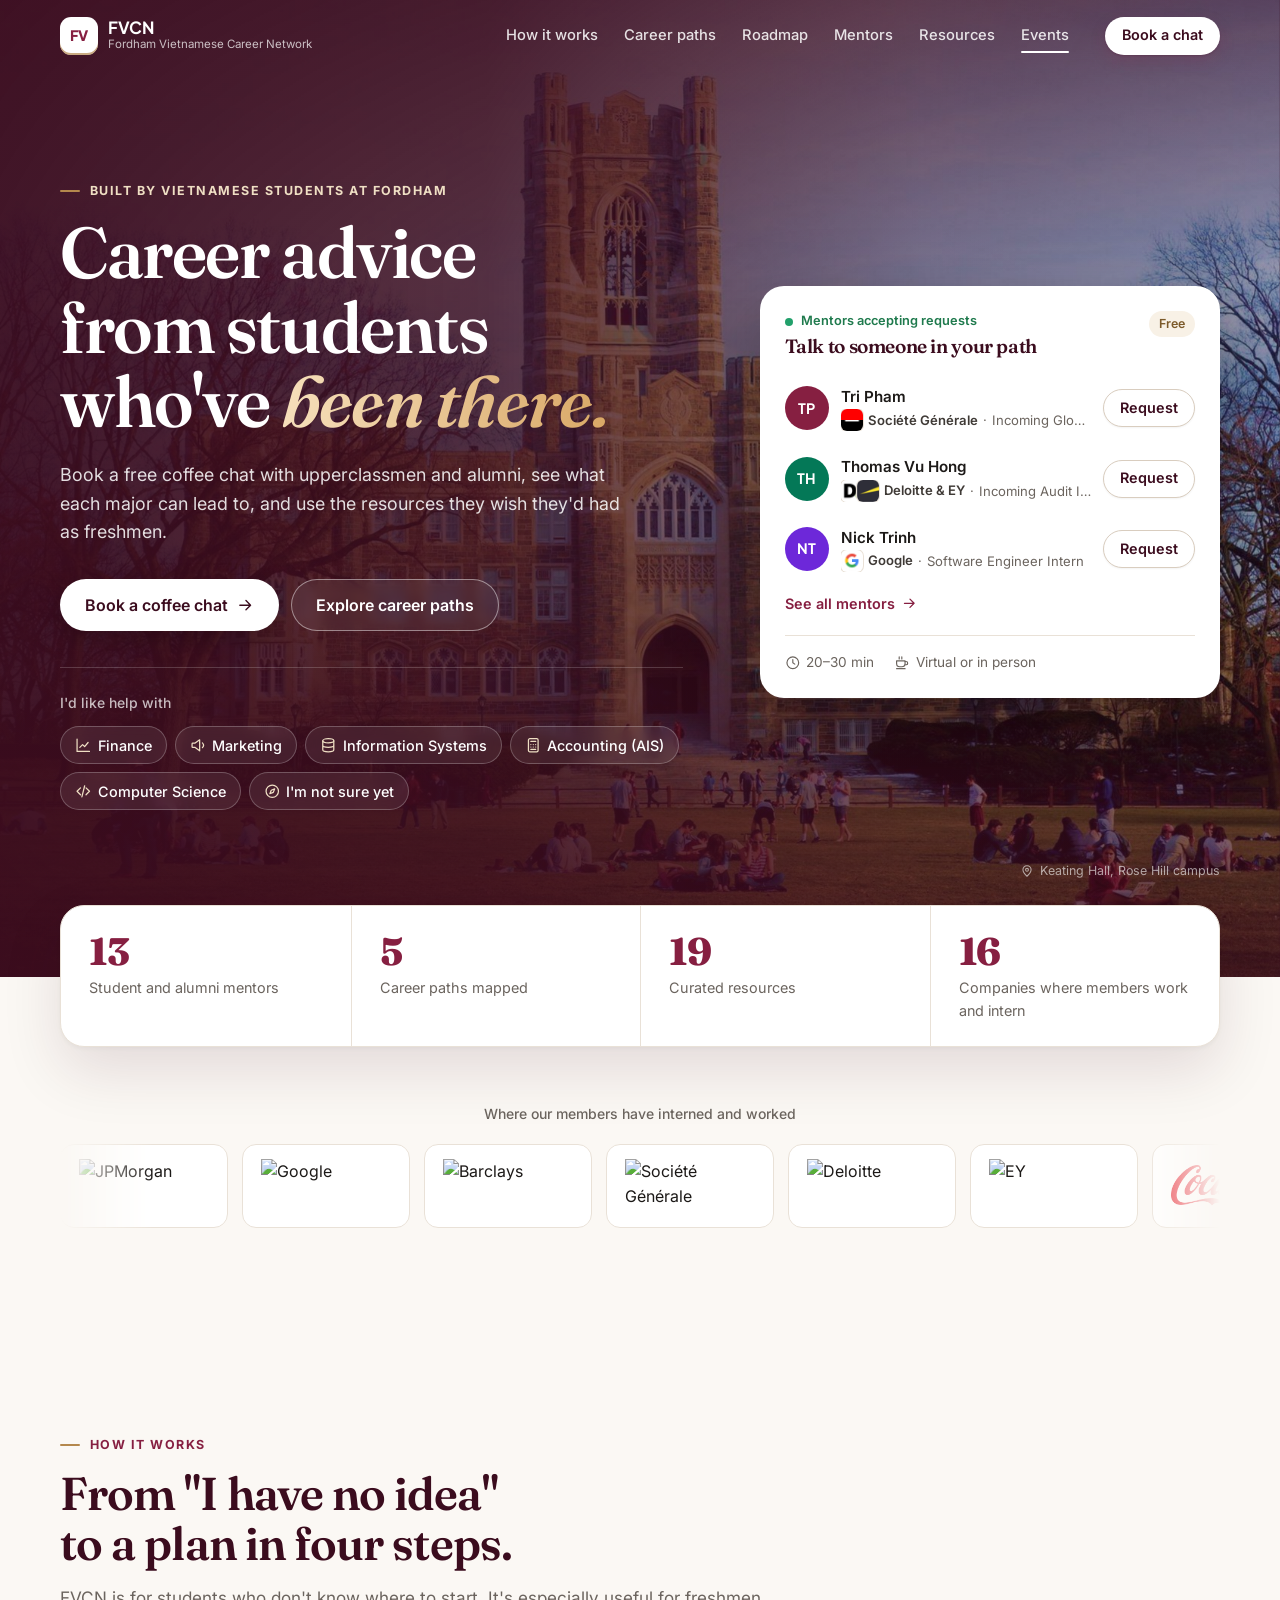
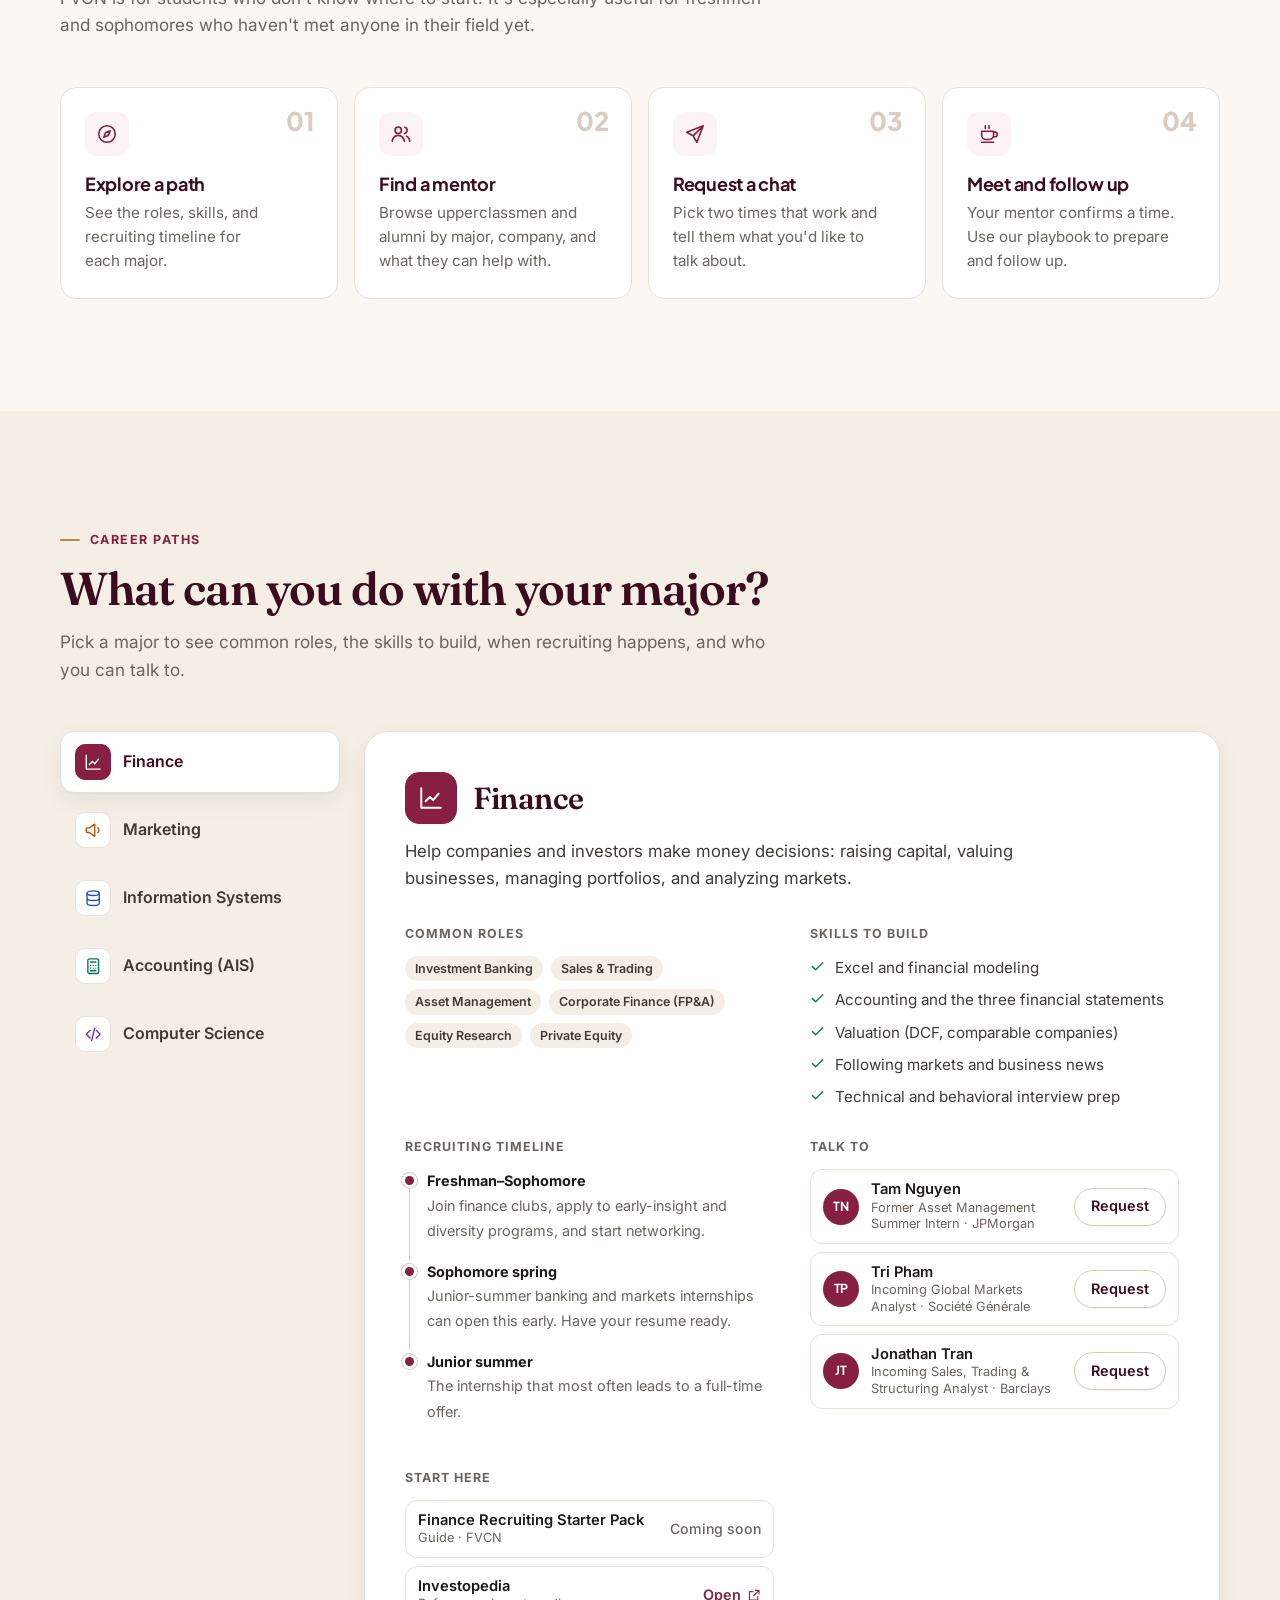
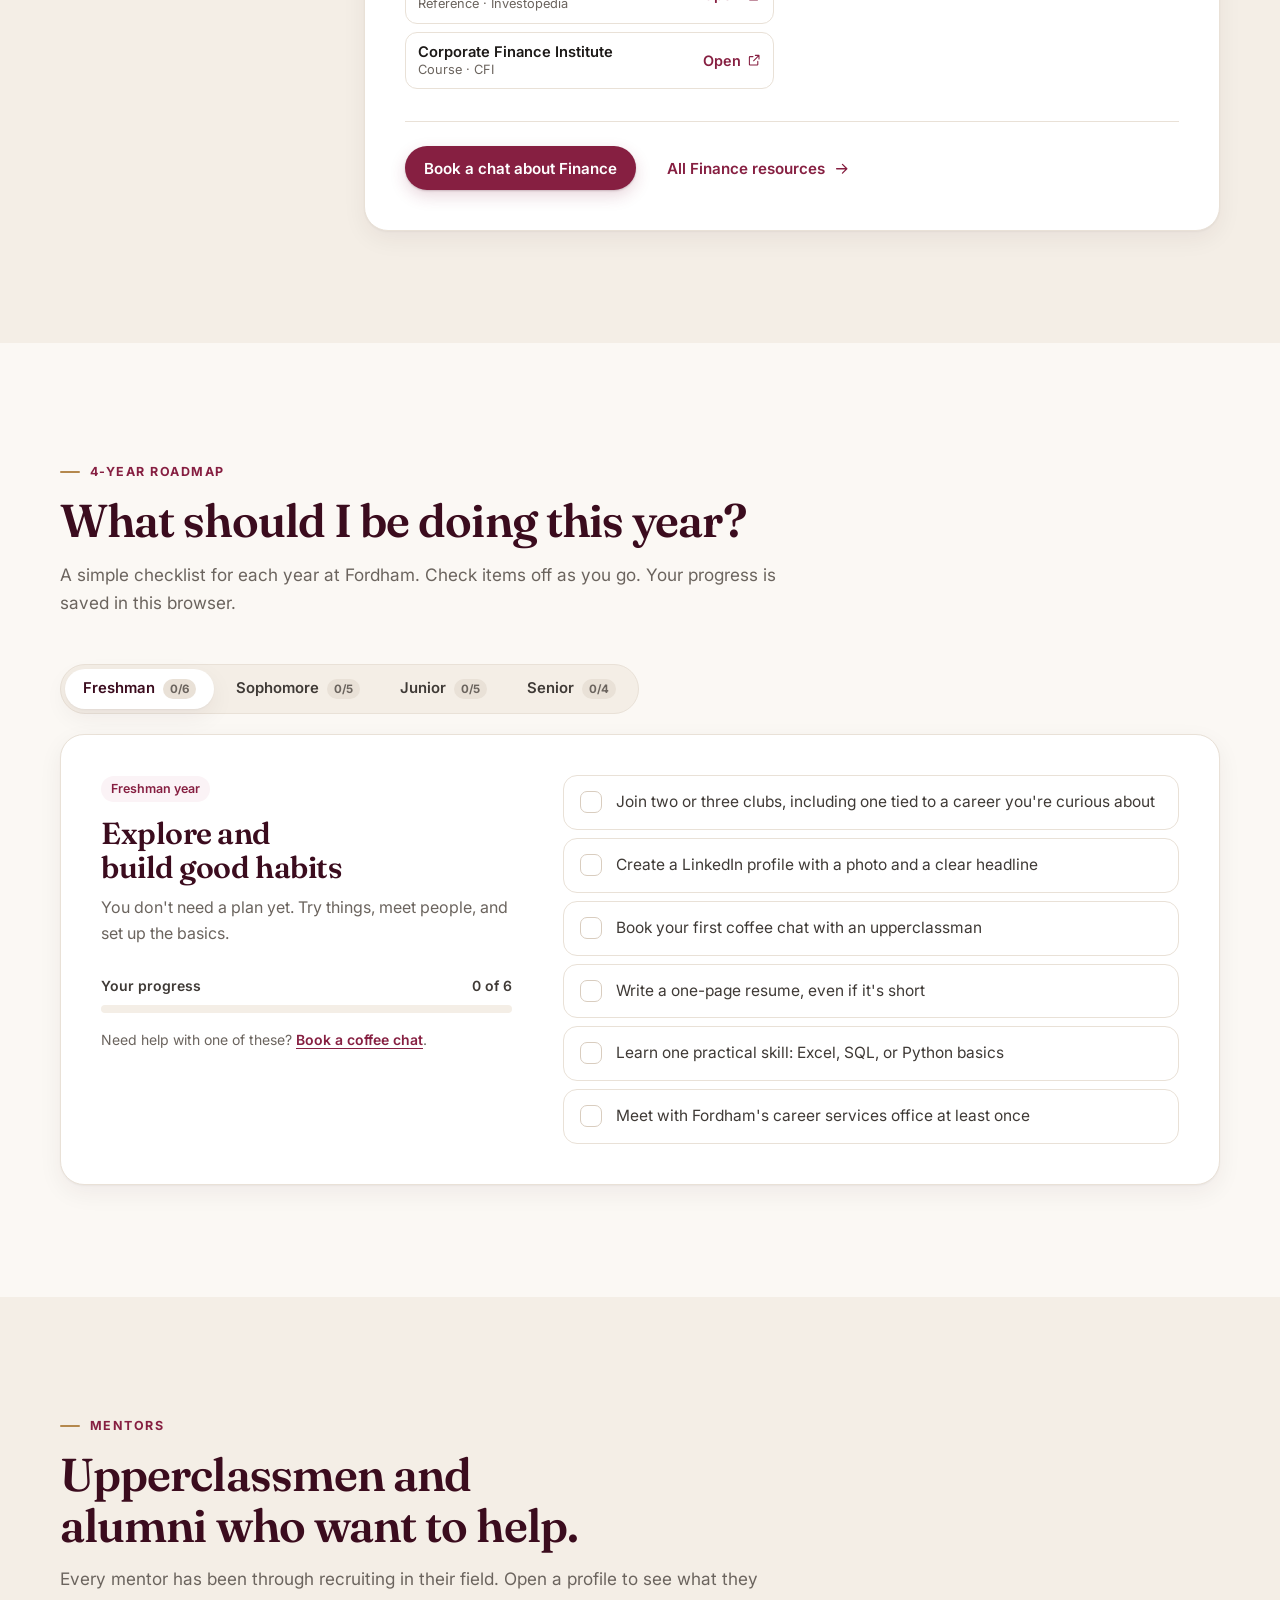
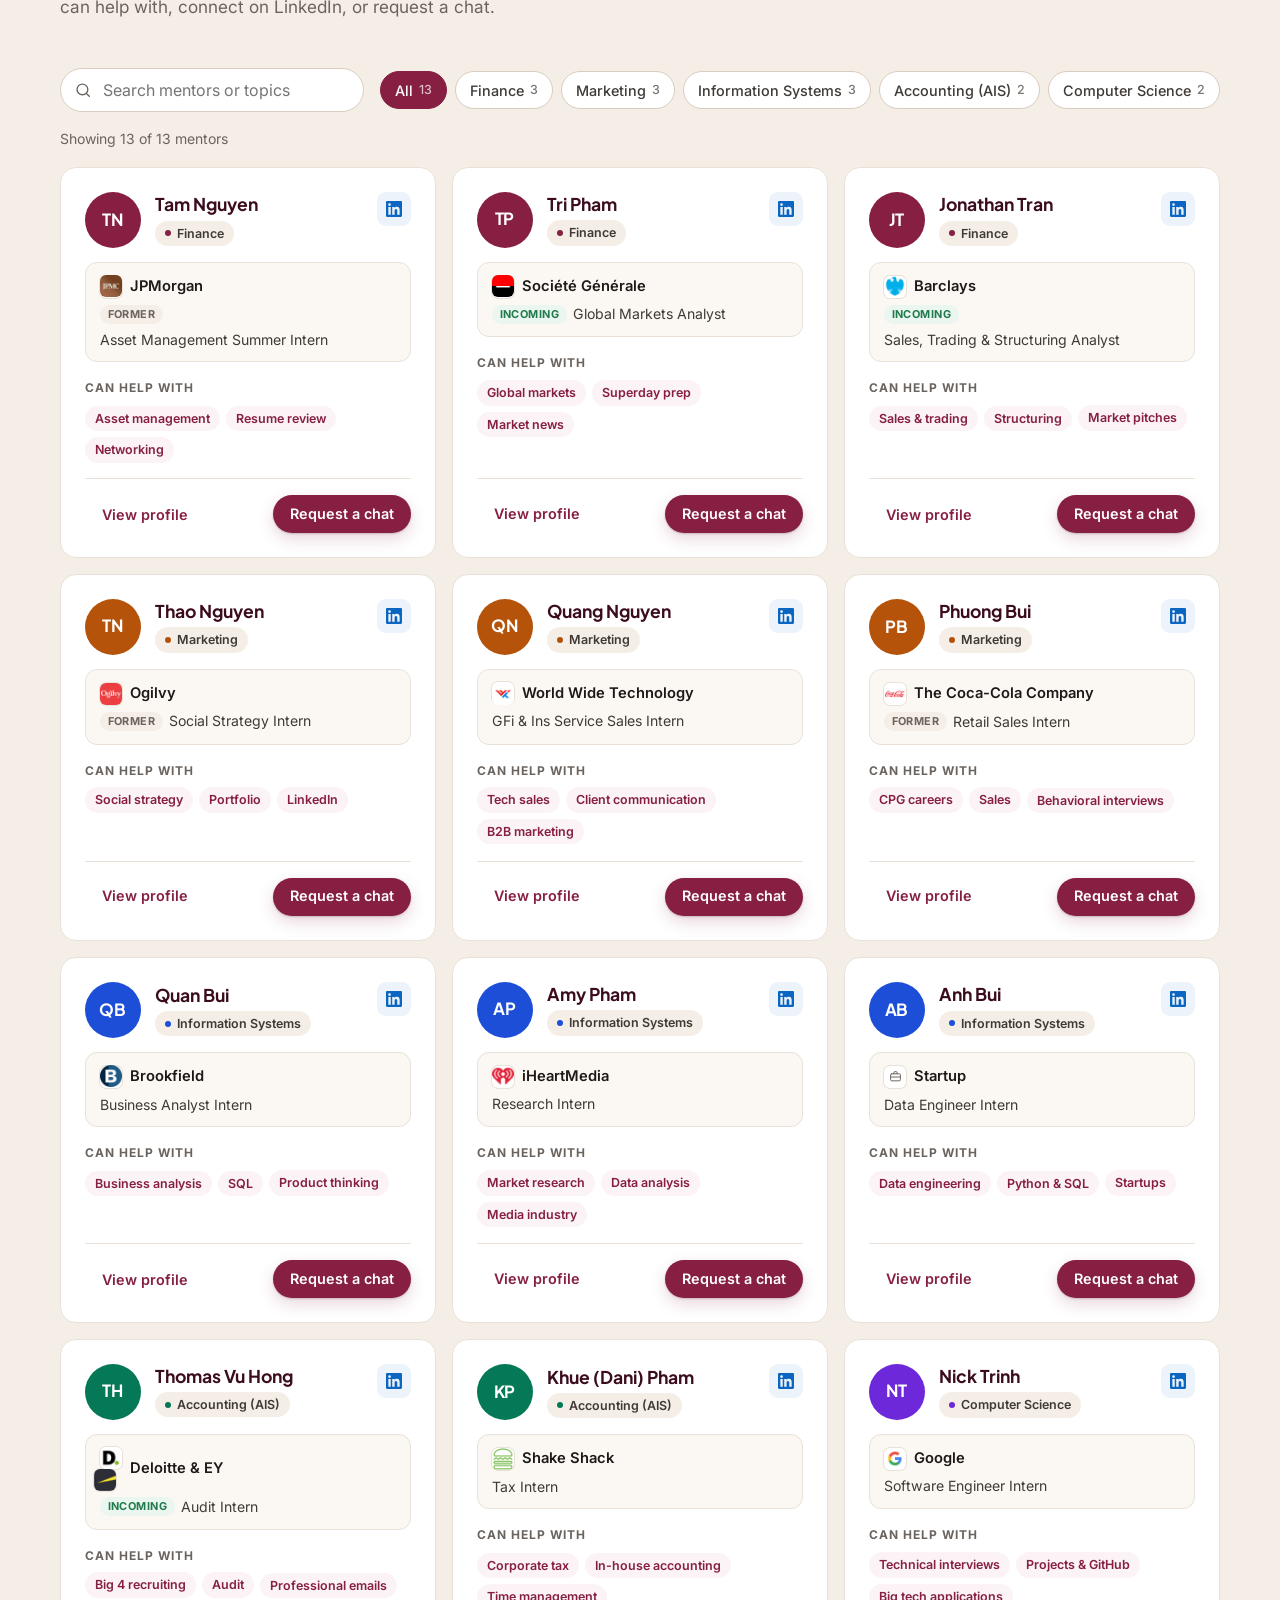
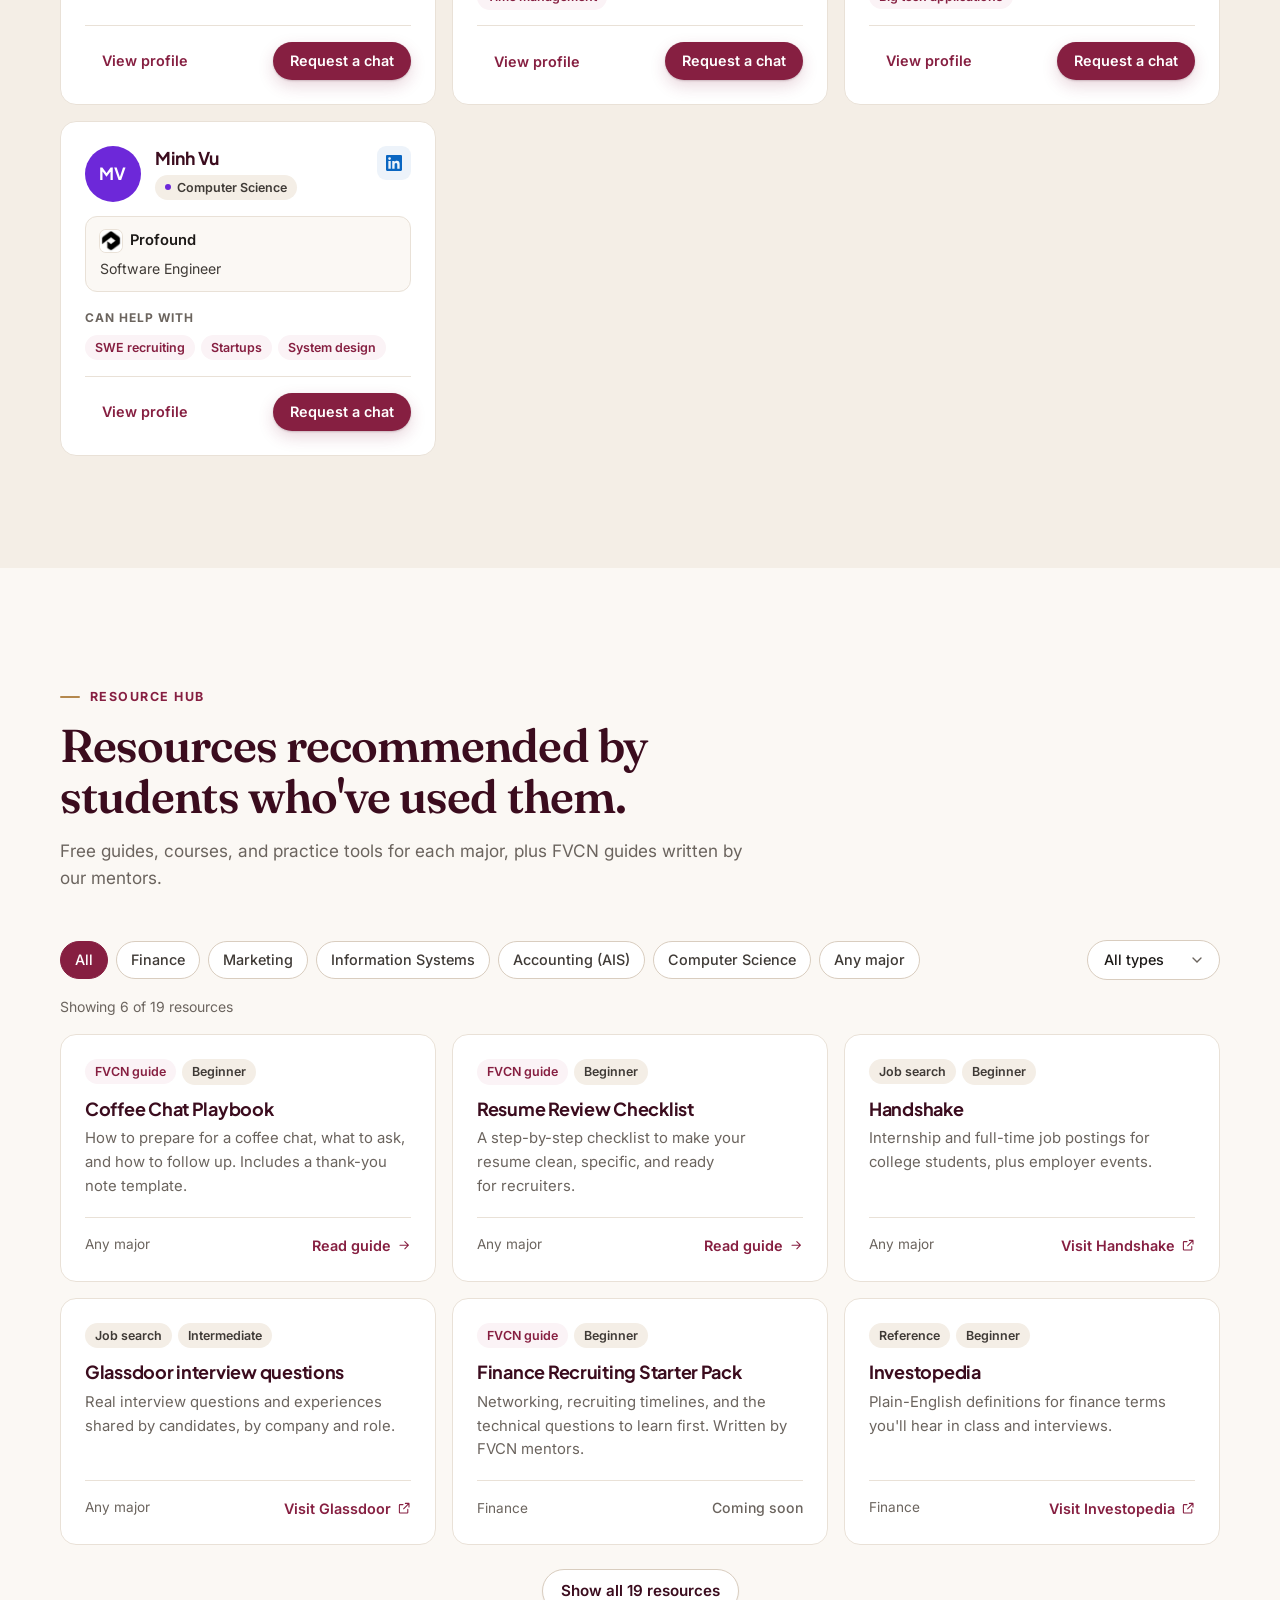
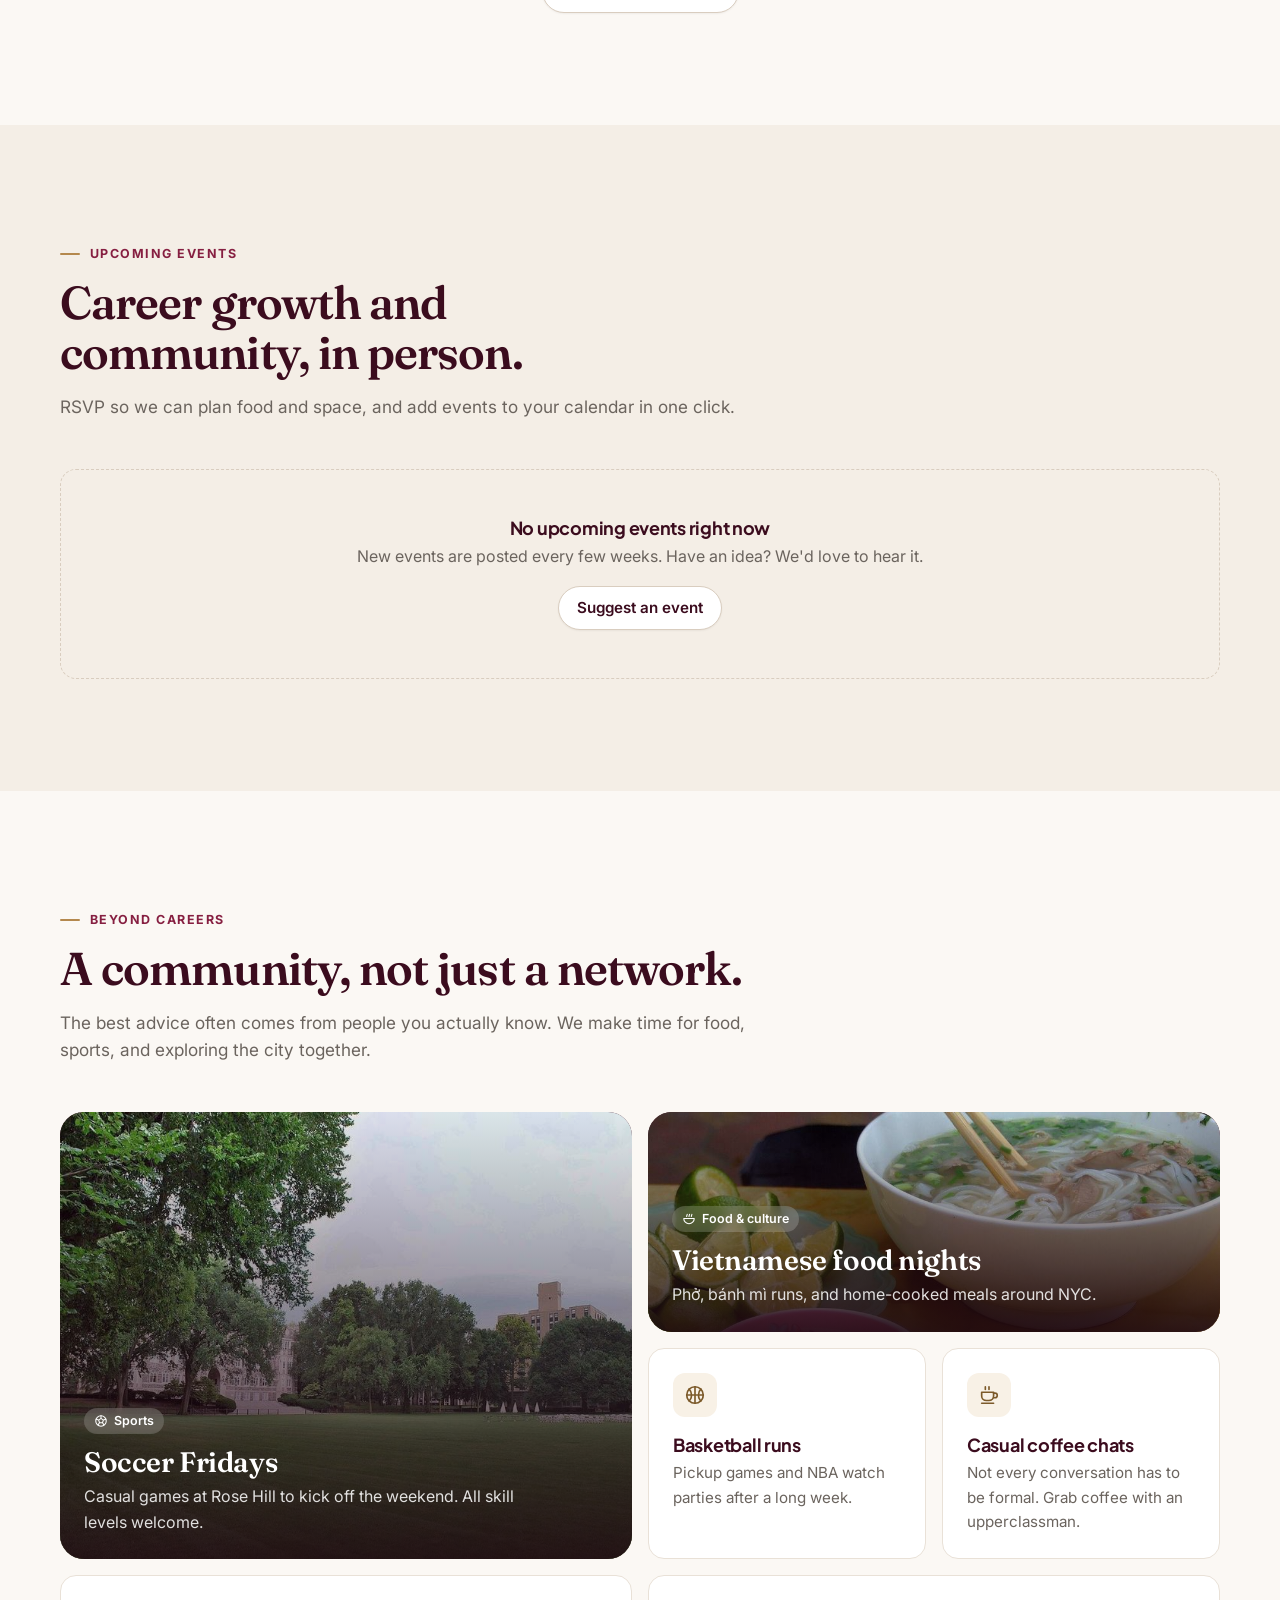
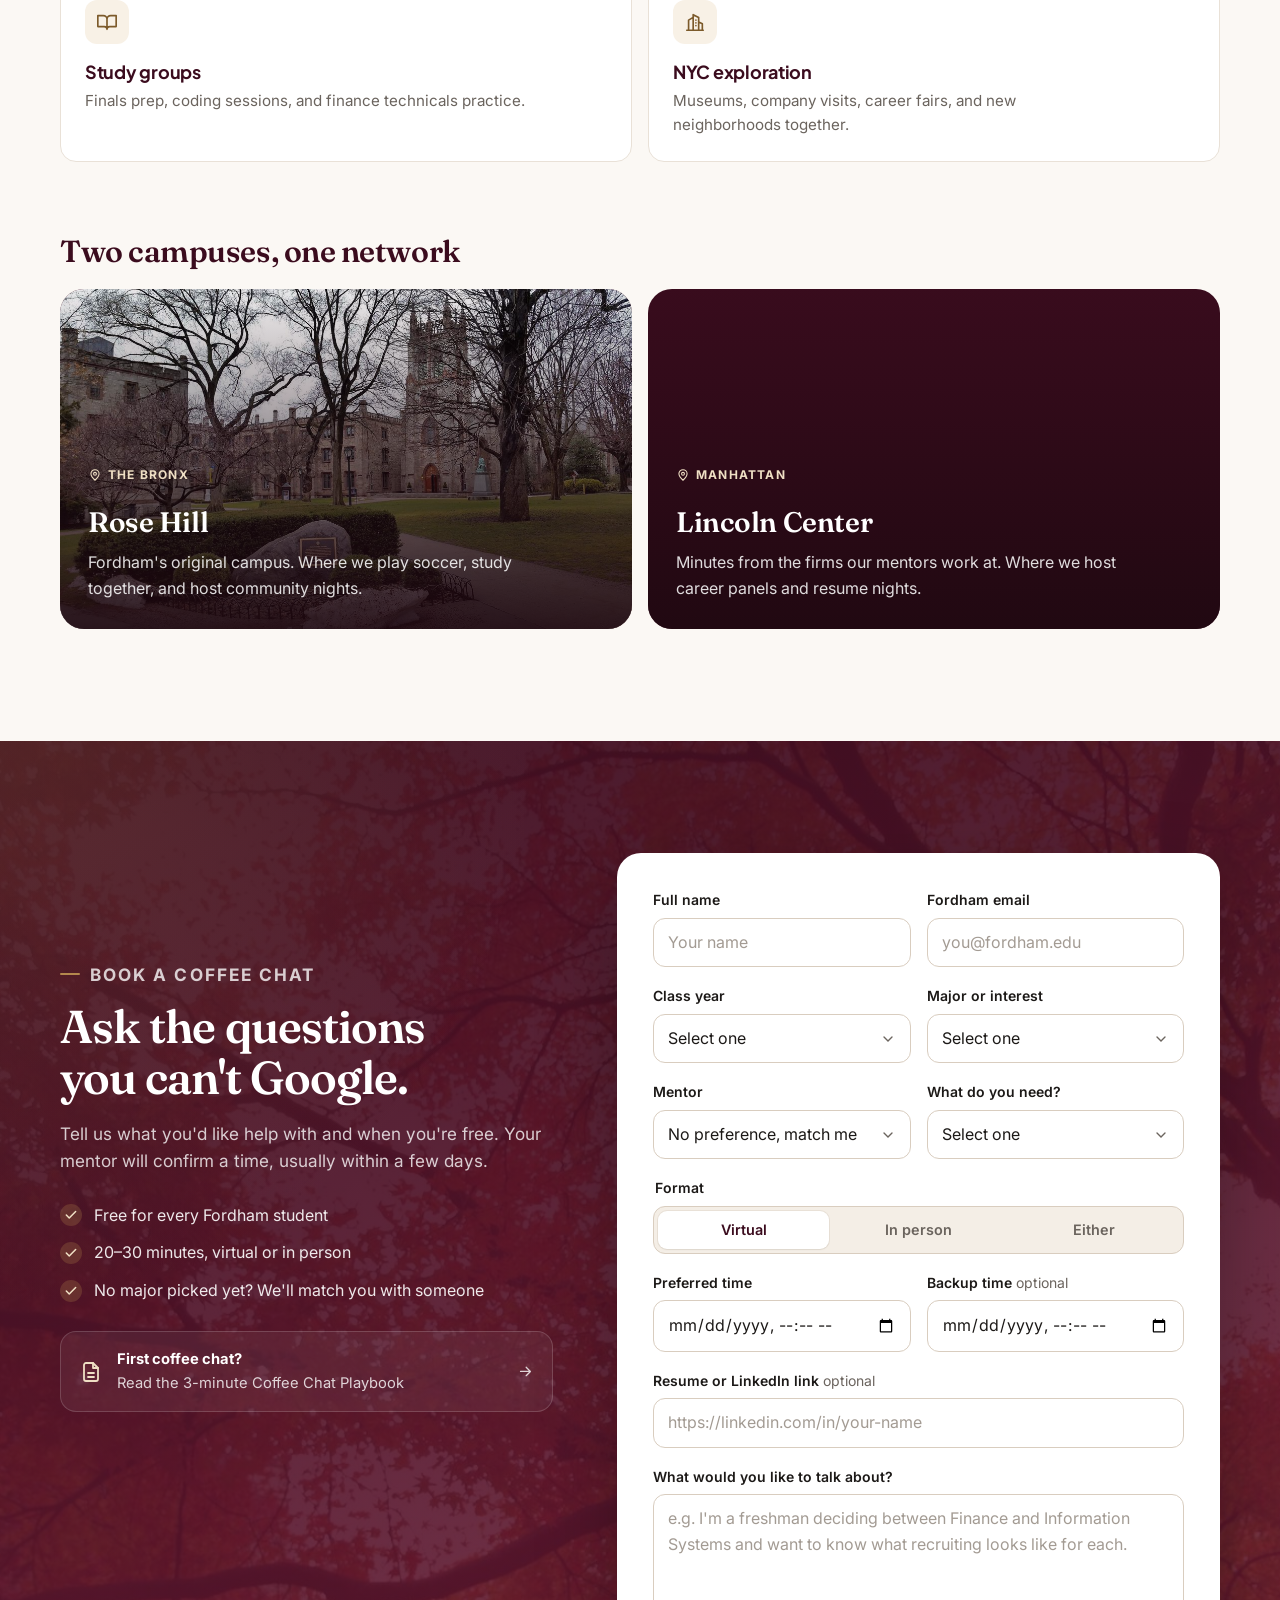
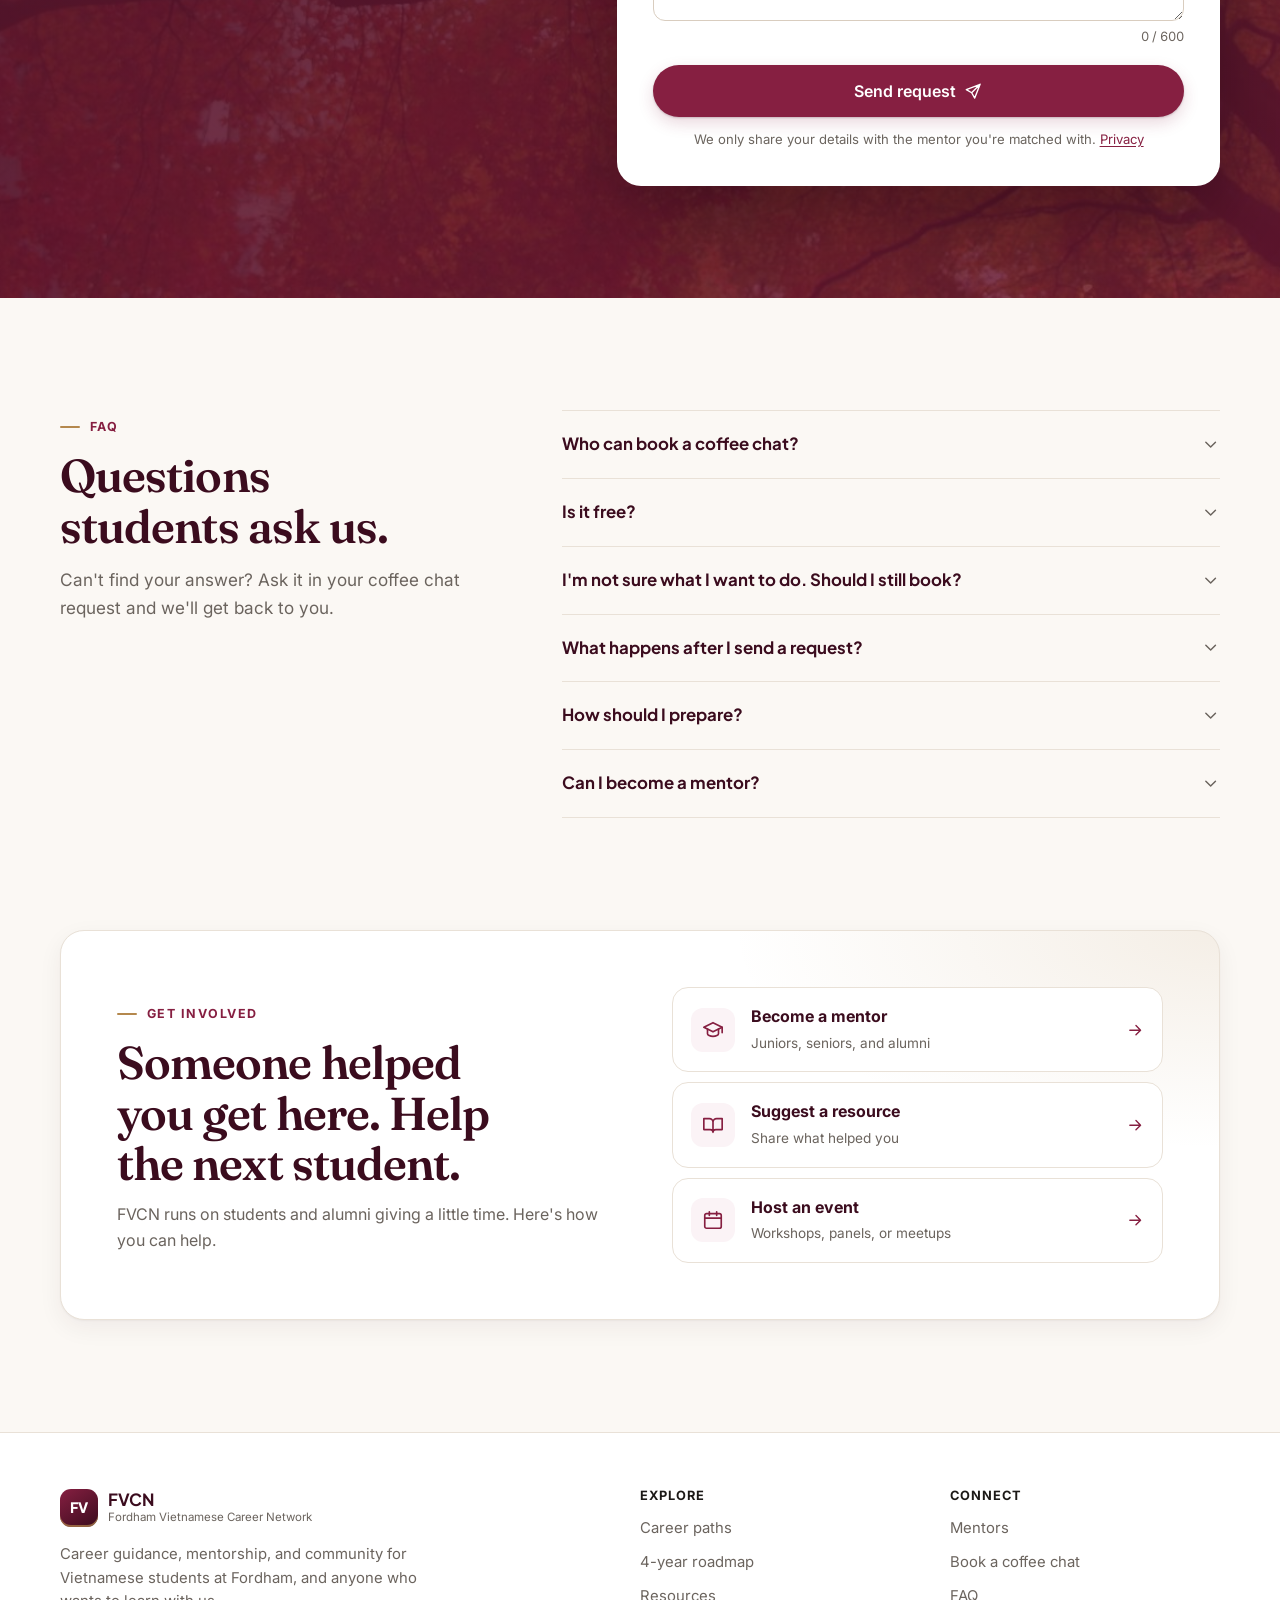
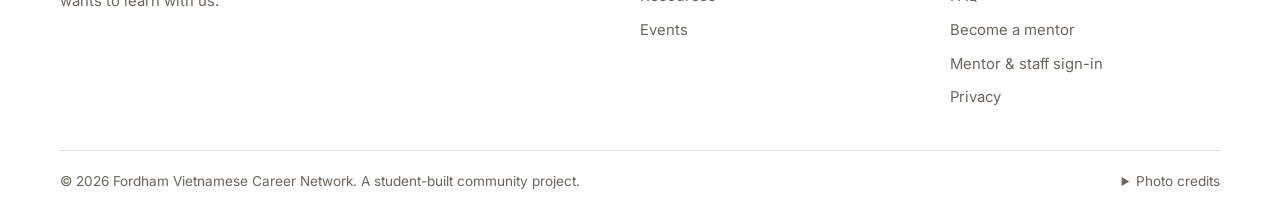
==== index.html @ cbe0aea6 "Add private request status page, social preview, privacy and 404 pages - request.html: private per-r" ====
<!DOCTYPE html>
<html lang="en">
<head>
  <meta charset="UTF-8" />
  <meta name="viewport" content="width=device-width, initial-scale=1.0" />
  <title>FVCN · Fordham Vietnamese Career Network</title>
  <meta
    name="description"
    content="Book free coffee chats with Vietnamese upperclassmen and alumni at Fordham, explore career paths by major, and find the resources that help students land internships."
  />
  <meta name="theme-color" content="#861f41" />
  <meta property="og:title" content="FVCN · Fordham Vietnamese Career Network" />
  <meta
    property="og:description"
    content="Career advice from students who've been there. Book a coffee chat, explore career paths, and find resources by major."
  />
  <meta property="og:type" content="website" />
  <meta property="og:url" content="https://dquanbui.github.io/Fordham_Vietnamese_Career_Network/" />
  <meta property="og:site_name" content="FVCN" />
  <meta property="og:image" content="https://dquanbui.github.io/Fordham_Vietnamese_Career_Network/assets/og-image.jpg" />
  <meta property="og:image:width" content="1200" />
  <meta property="og:image:height" content="630" />
  <meta property="og:image:alt" content="FVCN: career advice from students who've been there" />
  <meta name="twitter:card" content="summary_large_image" />
  <meta name="twitter:image" content="https://dquanbui.github.io/Fordham_Vietnamese_Career_Network/assets/og-image.jpg" />
  <link rel="canonical" href="https://dquanbui.github.io/Fordham_Vietnamese_Career_Network/" />
  <link rel="icon" href="assets/icons/favicon.svg" type="image/svg+xml" />
  <link rel="icon" href="assets/icons/favicon-48.png" sizes="48x48" type="image/png" />
  <link rel="apple-touch-icon" href="assets/icons/apple-touch-icon.png" />
  <link rel="manifest" href="site.webmanifest" />

  <link rel="preconnect" href="https://fonts.googleapis.com" />
  <link rel="preconnect" href="https://fonts.gstatic.com" crossorigin />
  <link
    href="https://fonts.googleapis.com/css2?family=Fraunces:opsz,wght@9..144,500;9..144,600;9..144,700&family=Inter:wght@400;500;600;700&family=Plus+Jakarta+Sans:wght@600;700;800&display=swap"
    rel="stylesheet"
  />
  <link rel="stylesheet" href="css/style.css" />
  <script>document.documentElement.classList.add("js");</script>
</head>
<body>
  <a class="skip-link" href="#main">Skip to content</a>

  <!-- Icon sprite: reference with <svg class="icon"><use href="#i-name"></use></svg> -->
  <svg class="sprite" aria-hidden="true" focusable="false">
    <symbol id="i-arrow-right" viewBox="0 0 24 24"><path d="M5 12h14M13 6l6 6-6 6" /></symbol>
    <symbol id="i-check" viewBox="0 0 24 24"><path d="M20 6 9 17l-5-5" /></symbol>
    <symbol id="i-search" viewBox="0 0 24 24"><circle cx="11" cy="11" r="7" /><path d="m20 20-3.5-3.5" /></symbol>
    <symbol id="i-calendar" viewBox="0 0 24 24"><rect x="3" y="5" width="18" height="16" rx="2" /><path d="M16 3v4M8 3v4M3 10h18" /></symbol>
    <symbol id="i-calendar-plus" viewBox="0 0 24 24"><rect x="3" y="5" width="18" height="16" rx="2" /><path d="M16 3v4M8 3v4M3 10h18M12 13v5M9.5 15.5h5" /></symbol>
    <symbol id="i-clock" viewBox="0 0 24 24"><circle cx="12" cy="12" r="9" /><path d="M12 7v5l3 2" /></symbol>
    <symbol id="i-pin" viewBox="0 0 24 24"><path d="M12 21s-7-6.2-7-11a7 7 0 0 1 14 0c0 4.8-7 11-7 11z" /><circle cx="12" cy="10" r="2.5" /></symbol>
    <symbol id="i-coffee" viewBox="0 0 24 24"><path d="M4 9h13v4a5 5 0 0 1-5 5H9a5 5 0 0 1-5-5z" /><path d="M17 10h1.5a2.5 2.5 0 0 1 0 5H17M8 3v3M12 3v3M4 21h13" /></symbol>
    <symbol id="i-users" viewBox="0 0 24 24"><circle cx="9" cy="8" r="3.5" /><path d="M2.5 20a6.5 6.5 0 0 1 13 0M16 4.6a3.5 3.5 0 0 1 0 6.8M18 14.3a6.5 6.5 0 0 1 3.5 5.7" /></symbol>
    <symbol id="i-compass" viewBox="0 0 24 24"><circle cx="12" cy="12" r="9" /><path d="m15.5 8.5-2 5-5 2 2-5z" /></symbol>
    <symbol id="i-send" viewBox="0 0 24 24"><path d="M21 3 10 14M21 3l-7 18-4-7-7-4z" /></symbol>
    <symbol id="i-message" viewBox="0 0 24 24"><path d="M21 12a8 8 0 0 1-11.6 7.1L4 20l1-4.6A8 8 0 1 1 21 12z" /></symbol>
    <symbol id="i-chart" viewBox="0 0 24 24"><path d="M3 3v18h18" /><path d="m7 15 4-4 3 3 5-6" /></symbol>
    <symbol id="i-megaphone" viewBox="0 0 24 24"><path d="M3 10v4a1 1 0 0 0 1 1h3l7 5V4L7 9H4a1 1 0 0 0-1 1z" /><path d="M18 8.5a5 5 0 0 1 0 7" /></symbol>
    <symbol id="i-database" viewBox="0 0 24 24"><ellipse cx="12" cy="5.5" rx="8" ry="3" /><path d="M4 5.5v13c0 1.7 3.6 3 8 3s8-1.3 8-3v-13M4 12c0 1.7 3.6 3 8 3s8-1.3 8-3" /></symbol>
    <symbol id="i-calculator" viewBox="0 0 24 24"><rect x="5" y="2.5" width="14" height="19" rx="2" /><path d="M8.5 6.5h7M8.5 11h.01M12 11h.01M15.5 11h.01M8.5 14.5h.01M12 14.5h.01M15.5 14.5h.01M8.5 18h7" /></symbol>
    <symbol id="i-code" viewBox="0 0 24 24"><path d="m8 7-5 5 5 5M16 7l5 5-5 5M14 4l-4 16" /></symbol>
    <symbol id="i-book" viewBox="0 0 24 24"><path d="M2 5h6a4 4 0 0 1 4 4v11a3 3 0 0 0-3-3H2zM22 5h-6a4 4 0 0 0-4 4v11a3 3 0 0 1 3-3h7z" /></symbol>
    <symbol id="i-file" viewBox="0 0 24 24"><path d="M14 3H7a2 2 0 0 0-2 2v14a2 2 0 0 0 2 2h10a2 2 0 0 0 2-2V8z" /><path d="M14 3v5h5M9 13h6M9 17h6" /></symbol>
    <symbol id="i-external" viewBox="0 0 24 24"><path d="M14 4h6v6M20 4l-9 9M18 14v5a1 1 0 0 1-1 1H5a1 1 0 0 1-1-1V7a1 1 0 0 1 1-1h5" /></symbol>
    <symbol id="i-ball" viewBox="0 0 24 24"><circle cx="12" cy="12" r="9" /><path d="m12 7.5 4 2.9-1.5 4.6h-5L8 10.4zM12 3v4.5M16 10.4l4.3-1.3M14.5 15l2.6 3.6M9.5 15l-2.6 3.6M8 10.4 3.7 9.1" /></symbol>
    <symbol id="i-hoop" viewBox="0 0 24 24"><circle cx="12" cy="12" r="9" /><path d="M3 12h18M12 3v18M5.6 5.6a9 9 0 0 1 0 12.8M18.4 5.6a9 9 0 0 0 0 12.8" /></symbol>
    <symbol id="i-bowl" viewBox="0 0 24 24"><path d="M3 11h18a9 9 0 0 1-18 0z" /><path d="M8 7.5c0-1.5 1-2 1-3.5M12 7.5c0-1.5 1-2 1-3.5M16 7.5c0-1.5 1-2 1-3.5" /></symbol>
    <symbol id="i-city" viewBox="0 0 24 24"><path d="M3 21h18M5 21V10l5-3v14M10 21V4l6 3v14M16 21v-9l4 2v7M13 10h.01M13 13h.01M13 16h.01" /></symbol>
    <symbol id="i-heart" viewBox="0 0 24 24"><path d="M12 20s-7.5-4.5-9.2-9.3A4.8 4.8 0 0 1 12 7.2a4.8 4.8 0 0 1 9.2 3.5C19.5 15.5 12 20 12 20z" /></symbol>
    <symbol id="i-cap" viewBox="0 0 24 24"><path d="m2 9 10-5 10 5-10 5z" /><path d="M6 11v5c0 1.5 2.7 3 6 3s6-1.5 6-3v-5M22 9v6" /></symbol>
    <symbol id="i-plus" viewBox="0 0 24 24"><path d="M12 5v14M5 12h14" /></symbol>
    <symbol id="i-chevron" viewBox="0 0 24 24"><path d="m6 9 6 6 6-6" /></symbol>
    <symbol id="i-menu" viewBox="0 0 24 24"><path d="M4 7h16M4 12h16M4 17h16" /></symbol>
    <symbol id="i-x" viewBox="0 0 24 24"><path d="M6 6l12 12M18 6 6 18" /></symbol>
    <symbol id="i-copy" viewBox="0 0 24 24"><rect x="8" y="8" width="13" height="13" rx="2" /><path d="M16 8V5a2 2 0 0 0-2-2H5a2 2 0 0 0-2 2v9a2 2 0 0 0 2 2h3" /></symbol>
    <symbol id="i-arrow-up" viewBox="0 0 24 24"><path d="M12 19V5M6 11l6-6 6 6" /></symbol>
    <symbol id="i-briefcase" viewBox="0 0 24 24"><rect x="3" y="7" width="18" height="13" rx="2" /><path d="M9 7V5a2 2 0 0 1 2-2h2a2 2 0 0 1 2 2v2M3 13h18" /></symbol>
    <!-- Filled brand mark: use with class="icon icon-fill" -->
    <symbol id="i-linkedin" viewBox="0 0 24 24"><path d="M20.45 20.45h-3.56v-5.57c0-1.33-.02-3.04-1.85-3.04-1.85 0-2.14 1.45-2.14 2.94v5.67H9.35V9h3.41v1.56h.05c.48-.9 1.64-1.85 3.37-1.85 3.6 0 4.27 2.37 4.27 5.46v6.28zM5.34 7.43a2.06 2.06 0 1 1 0-4.12 2.06 2.06 0 0 1 0 4.12zM7.12 20.45H3.56V9h3.56v11.45zM22.22 0H1.77C.79 0 0 .77 0 1.73v20.54C0 23.23.79 24 1.77 24h20.45c.98 0 1.78-.77 1.78-1.73V1.73C24 .77 23.2 0 22.22 0z" /></symbol>
  </svg>

  <header class="site-header" id="siteHeader">
    <nav class="navbar container" aria-label="Main">
      <a href="#top" class="brand" aria-label="FVCN home">
        <span class="brand-mark" aria-hidden="true">FV</span>
        <span class="brand-text">
          <strong>FVCN</strong>
          <small>Fordham Vietnamese Career Network</small>
        </span>
      </a>

      <div class="nav-links" id="navLinks">
        <a href="#how-it-works">How it works</a>
        <a href="#paths">Career paths</a>
        <a href="#roadmap">Roadmap</a>
        <a href="#mentors">Mentors</a>
        <a href="#resources">Resources</a>
        <a href="#events">Events</a>
        <a href="#booking" class="btn btn-primary nav-mobile-cta">Book a coffee chat</a>
      </div>

      <div class="nav-actions">
        <a href="#booking" class="btn btn-primary btn-sm nav-cta">Book a chat</a>
        <button class="nav-toggle" id="navToggle" type="button" aria-label="Open menu" aria-expanded="false" aria-controls="navLinks">
          <svg class="icon" aria-hidden="true"><use href="#i-menu"></use></svg>
        </button>
      </div>
    </nav>
  </header>

  <main id="main">
    <!-- HERO -->
    <section class="hero" id="top">
      <div class="hero-media" aria-hidden="true">
        <img src="assets/photos/keating-hall.jpg" alt="" fetchpriority="high" decoding="async" />
      </div>
      <div class="container hero-grid">
        <div class="hero-copy reveal">
          <p class="eyebrow eyebrow-light">Built by Vietnamese students at Fordham</p>
          <h1>Career advice from students who've <span class="accent">been there.</span></h1>
          <p class="lead">
            Book a free coffee chat with upperclassmen and alumni, see what each major can lead to,
            and use the resources they wish they'd had as freshmen.
          </p>

          <div class="hero-actions">
            <a href="#booking" class="btn btn-light btn-lg">
              Book a coffee chat
              <svg class="icon" aria-hidden="true"><use href="#i-arrow-right"></use></svg>
            </a>
            <a href="#paths" class="btn btn-outline-light btn-lg">Explore career paths</a>
          </div>

          <div class="hero-quick">
            <span class="hero-quick-label">I'd like help with</span>
            <div class="hero-chips" id="heroChips"></div>
          </div>
        </div>

        <aside class="hero-card reveal" aria-labelledby="heroCardTitle">
          <div class="hero-card-head">
            <div>
              <p class="hero-card-kicker">
                <span class="live-dot" aria-hidden="true"></span>
                Mentors accepting requests
              </p>
              <h2 class="hero-card-title" id="heroCardTitle">Talk to someone in your path</h2>
            </div>
            <span class="tag tag-gold">Free</span>
          </div>
          <ul class="hero-mentors" id="heroMentors"></ul>
          <a href="#mentors" class="hero-card-link">
            See all mentors
            <svg class="icon" aria-hidden="true"><use href="#i-arrow-right"></use></svg>
          </a>
          <div class="hero-card-foot">
            <span><svg class="icon" aria-hidden="true"><use href="#i-clock"></use></svg>20–30 min</span>
            <span><svg class="icon" aria-hidden="true"><use href="#i-coffee"></use></svg>Virtual or in person</span>
          </div>
        </aside>
      </div>
      <p class="hero-credit container">
        <svg class="icon" aria-hidden="true"><use href="#i-pin"></use></svg>
        Keating Hall, Rose Hill campus
      </p>
    </section>

    <!-- STATS + LOGOS -->
    <section class="proof" aria-label="Network at a glance">
      <div class="container">
        <dl class="stats reveal" id="stats"></dl>

        <div class="logos reveal">
          <p class="logos-label">Where our members have interned and worked</p>
          <div class="logo-marquee">
            <div class="logo-track" id="logoTrack"></div>
          </div>
        </div>
      </div>
    </section>

    <!-- HOW IT WORKS -->
    <section class="section" id="how-it-works">
      <div class="container">
        <div class="section-head reveal">
          <p class="eyebrow">How it works</p>
          <h2>From "I have no idea" to a plan in four steps.</h2>
          <p>
            FVCN is for students who don't know where to start. It's especially useful
            for freshmen and sophomores who haven't met anyone in their field yet.
          </p>
        </div>

        <ol class="steps">
          <li class="step reveal">
            <span class="step-num">01</span>
            <span class="step-icon"><svg class="icon" aria-hidden="true"><use href="#i-compass"></use></svg></span>
            <h3>Explore a path</h3>
            <p>See the roles, skills, and recruiting timeline for each major.</p>
          </li>
          <li class="step reveal">
            <span class="step-num">02</span>
            <span class="step-icon"><svg class="icon" aria-hidden="true"><use href="#i-users"></use></svg></span>
            <h3>Find a mentor</h3>
            <p>Browse upperclassmen and alumni by major, company, and what they can help with.</p>
          </li>
          <li class="step reveal">
            <span class="step-num">03</span>
            <span class="step-icon"><svg class="icon" aria-hidden="true"><use href="#i-send"></use></svg></span>
            <h3>Request a chat</h3>
            <p>Pick two times that work and tell them what you'd like to talk about.</p>
          </li>
          <li class="step reveal">
            <span class="step-num">04</span>
            <span class="step-icon"><svg class="icon" aria-hidden="true"><use href="#i-coffee"></use></svg></span>
            <h3>Meet and follow up</h3>
            <p>Your mentor confirms a time. Use our playbook to prepare and follow up.</p>
          </li>
        </ol>
      </div>
    </section>

    <!-- CAREER PATHS -->
    <section class="section section-tinted" id="paths">
      <div class="container">
        <div class="section-head reveal">
          <p class="eyebrow">Career paths</p>
          <h2>What can you do with your major?</h2>
          <p>
            Pick a major to see common roles, the skills to build, when recruiting happens,
            and who you can talk to.
          </p>
        </div>

        <div class="paths reveal">
          <div class="paths-tabs" id="pathTabs" role="tablist" aria-label="Majors" aria-orientation="vertical"></div>
          <div class="path-panel" id="pathPanel" role="tabpanel" tabindex="0"></div>
        </div>
      </div>
    </section>

    <!-- ROADMAP -->
    <section class="section" id="roadmap">
      <div class="container">
        <div class="section-head reveal">
          <p class="eyebrow">4-year roadmap</p>
          <h2>What should I be doing this year?</h2>
          <p>
            A simple checklist for each year at Fordham. Check items off as you go.
            Your progress is saved in this browser.
          </p>
        </div>

        <div class="roadmap reveal">
          <div class="year-tabs" id="yearTabs" role="tablist" aria-label="Class year"></div>
          <div class="roadmap-panel" id="roadmapPanel" role="tabpanel" tabindex="0"></div>
        </div>
      </div>
    </section>

    <!-- MENTORS -->
    <section class="section section-tinted" id="mentors">
      <div class="container">
        <div class="section-head reveal">
          <p class="eyebrow">Mentors</p>
          <h2>Upperclassmen and alumni who want to help.</h2>
          <p>
            Every mentor has been through recruiting in their field. Open a profile to see what they
            can help with, connect on LinkedIn, or request a chat.
          </p>
        </div>

        <div class="toolbar reveal">
          <label class="search">
            <svg class="icon" aria-hidden="true"><use href="#i-search"></use></svg>
            <span class="sr-only">Search mentors</span>
            <input type="search" id="mentorSearch" placeholder="Search mentors or topics" autocomplete="off" />
          </label>
          <div class="chips" id="mentorFilters" role="group" aria-label="Filter mentors by major"></div>
        </div>

        <p class="result-count" id="mentorCount" aria-live="polite"></p>
        <div class="mentor-grid" id="mentorGrid"></div>
      </div>
    </section>

    <!-- RESOURCES -->
    <section class="section" id="resources">
      <div class="container">
        <div class="section-head reveal">
          <p class="eyebrow">Resource hub</p>
          <h2>Resources recommended by students who've used them.</h2>
          <p>
            Free guides, courses, and practice tools for each major, plus FVCN guides
            written by our mentors.
          </p>
        </div>

        <div class="toolbar reveal">
          <div class="chips" id="resourceFilters" role="group" aria-label="Filter resources by major"></div>
          <label class="select-inline">
            <span class="sr-only">Resource type</span>
            <select id="resourceType">
              <option value="all">All types</option>
            </select>
          </label>
        </div>

        <p class="result-count" id="resourceCount" aria-live="polite"></p>
        <div class="resource-grid" id="resourceGrid"></div>
        <div class="show-more" id="resourceMore" hidden>
          <button type="button" class="btn btn-secondary" id="resourceMoreBtn"></button>
        </div>
      </div>
    </section>

    <!-- EVENTS -->
    <section class="section section-tinted" id="events">
      <div class="container">
        <div class="section-head reveal">
          <p class="eyebrow">Upcoming events</p>
          <h2>Career growth and community, in person.</h2>
          <p>RSVP so we can plan food and space, and add events to your calendar in one click.</p>
        </div>

        <div class="event-list" id="eventList"></div>
      </div>
    </section>

    <!-- COMMUNITY -->
    <section class="section" id="community">
      <div class="container">
        <div class="section-head reveal">
          <p class="eyebrow">Beyond careers</p>
          <h2>A community, not just a network.</h2>
          <p>
            The best advice often comes from people you actually know. We make time for
            food, sports, and exploring the city together.
          </p>
        </div>

        <div class="bento">
          <article class="bento-card bento-photo bento-soccer reveal">
            <img src="assets/photos/edwards-parade.jpg" alt="The Edwards Parade lawn at Fordham's Rose Hill campus" loading="lazy" decoding="async" />
            <div class="bento-overlay">
              <span class="tag tag-glass"><svg class="icon" aria-hidden="true"><use href="#i-ball"></use></svg>Sports</span>
              <h3>Soccer Fridays</h3>
              <p>Casual games at Rose Hill to kick off the weekend. All skill levels welcome.</p>
            </div>
          </article>
          <article class="bento-card bento-photo bento-food reveal">
            <img src="assets/photos/pho.jpg" alt="A bowl of phở bò with lime and chili on the side" loading="lazy" decoding="async" />
            <div class="bento-overlay">
              <span class="tag tag-glass"><svg class="icon" aria-hidden="true"><use href="#i-bowl"></use></svg>Food &amp; culture</span>
              <h3>Vietnamese food nights</h3>
              <p>Phở, bánh mì runs, and home-cooked meals around NYC.</p>
            </div>
          </article>
          <article class="bento-card community-card reveal">
            <span class="community-icon"><svg class="icon" aria-hidden="true"><use href="#i-hoop"></use></svg></span>
            <h3>Basketball runs</h3>
            <p>Pickup games and NBA watch parties after a long week.</p>
          </article>
          <article class="bento-card community-card reveal">
            <span class="community-icon"><svg class="icon" aria-hidden="true"><use href="#i-coffee"></use></svg></span>
            <h3>Casual coffee chats</h3>
            <p>Not every conversation has to be formal. Grab coffee with an upperclassman.</p>
          </article>
          <article class="bento-card community-card reveal">
            <span class="community-icon"><svg class="icon" aria-hidden="true"><use href="#i-book"></use></svg></span>
            <h3>Study groups</h3>
            <p>Finals prep, coding sessions, and finance technicals practice.</p>
          </article>
          <article class="bento-card community-card reveal">
            <span class="community-icon"><svg class="icon" aria-hidden="true"><use href="#i-city"></use></svg></span>
            <h3>NYC exploration</h3>
            <p>Museums, company visits, career fairs, and new neighborhoods together.</p>
          </article>
        </div>

        <div class="campuses">
          <h3 class="campuses-title reveal">Two campuses, one network</h3>
          <div class="campus-grid">
            <article class="campus-card reveal">
              <img src="assets/photos/queens-court.jpg" alt="Queen's Court and the University Church at Rose Hill" loading="lazy" decoding="async" />
              <div class="campus-body">
                <span class="campus-kicker"><svg class="icon" aria-hidden="true"><use href="#i-pin"></use></svg>The Bronx</span>
                <h4>Rose Hill</h4>
                <p>Fordham's original campus. Where we play soccer, study together, and host community nights.</p>
              </div>
            </article>
            <article class="campus-card reveal">
              <img src="assets/photos/lincoln-center.jpg" alt="Fordham's Lincoln Center campus on a Manhattan street" loading="lazy" decoding="async" />
              <div class="campus-body">
                <span class="campus-kicker"><svg class="icon" aria-hidden="true"><use href="#i-pin"></use></svg>Manhattan</span>
                <h4>Lincoln Center</h4>
                <p>Minutes from the firms our mentors work at. Where we host career panels and resume nights.</p>
              </div>
            </article>
          </div>
        </div>
      </div>
    </section>

    <!-- BOOKING -->
    <section class="section booking-section" id="booking">
      <div class="section-bg" aria-hidden="true">
        <img src="assets/photos/rose-hill-autumn.jpg" alt="" loading="lazy" decoding="async" />
      </div>
      <div class="container booking-layout">
        <div class="booking-copy reveal">
          <p class="eyebrow eyebrow-light">Book a coffee chat</p>
          <h2>Ask the questions you can't Google.</h2>
          <p>
            Tell us what you'd like help with and when you're free. Your mentor will confirm a time,
            usually within a few days.
          </p>

          <ul class="booking-points">
            <li><svg class="icon" aria-hidden="true"><use href="#i-check"></use></svg>Free for every Fordham student</li>
            <li><svg class="icon" aria-hidden="true"><use href="#i-check"></use></svg>20–30 minutes, virtual or in person</li>
            <li><svg class="icon" aria-hidden="true"><use href="#i-check"></use></svg>No major picked yet? We'll match you with someone</li>
          </ul>

          <button type="button" class="playbook-link" data-open-guide="coffee-chat">
            <svg class="icon" aria-hidden="true"><use href="#i-file"></use></svg>
            <span>
              <strong>First coffee chat?</strong>
              Read the 3-minute Coffee Chat Playbook
            </span>
            <svg class="icon" aria-hidden="true"><use href="#i-arrow-right"></use></svg>
          </button>

          <div class="my-requests" id="myRequests" hidden>
            <h3>Your requests</h3>
            <ul id="myRequestsList"></ul>
          </div>
        </div>

        <div class="booking-card reveal">
          <form class="booking-form" id="bookingForm" novalidate>
            <div class="form-row">
              <div class="field">
                <label for="f-name">Full name</label>
                <input id="f-name" type="text" name="name" placeholder="Your name" autocomplete="name" required />
                <p class="field-error" data-error-for="name"></p>
              </div>
              <div class="field">
                <label for="f-email">Fordham email</label>
                <input id="f-email" type="email" name="email" placeholder="you@fordham.edu" autocomplete="email" required />
                <p class="field-error" data-error-for="email"></p>
              </div>
            </div>

            <div class="form-row">
              <div class="field">
                <label for="f-year">Class year</label>
                <select id="f-year" name="year" required>
                  <option value="">Select one</option>
                  <option>Freshman</option>
                  <option>Sophomore</option>
                  <option>Junior</option>
                  <option>Senior</option>
                  <option>Graduate student</option>
                </select>
                <p class="field-error" data-error-for="year"></p>
              </div>
              <div class="field">
                <label for="f-major">Major or interest</label>
                <select id="f-major" name="majorId" required>
                  <option value="">Select one</option>
                </select>
                <p class="field-error" data-error-for="majorId"></p>
              </div>
            </div>

            <div class="form-row">
              <div class="field">
                <label for="f-mentor">Mentor</label>
                <select id="f-mentor" name="mentorId" required>
                  <option value="any">No preference, match me</option>
                </select>
                <p class="field-error" data-error-for="mentorId"></p>
              </div>
              <div class="field">
                <label for="f-type">What do you need?</label>
                <select id="f-type" name="meetingType" required>
                  <option value="">Select one</option>
                  <option>Coffee chat</option>
                  <option>Major or career advice</option>
                  <option>Resume review</option>
                  <option>Interview prep</option>
                  <option>Internship search</option>
                </select>
                <p class="field-error" data-error-for="meetingType"></p>
              </div>
            </div>

            <fieldset class="field">
              <legend>Format</legend>
              <div class="segmented">
                <label><input type="radio" name="format" value="Virtual" checked /><span>Virtual</span></label>
                <label><input type="radio" name="format" value="In person" /><span>In person</span></label>
                <label><input type="radio" name="format" value="Either" /><span>Either</span></label>
              </div>
            </fieldset>

            <div class="form-row">
              <div class="field">
                <label for="f-time1">Preferred time</label>
                <input id="f-time1" type="datetime-local" name="time1" required />
                <p class="field-error" data-error-for="time1"></p>
              </div>
              <div class="field">
                <label for="f-time2">Backup time <span class="optional">optional</span></label>
                <input id="f-time2" type="datetime-local" name="time2" />
                <p class="field-error" data-error-for="time2"></p>
              </div>
            </div>

            <div class="field">
              <label for="f-link">Resume or LinkedIn link <span class="optional">optional</span></label>
              <input id="f-link" type="url" name="link" placeholder="https://linkedin.com/in/your-name" />
              <p class="field-error" data-error-for="link"></p>
            </div>

            <div class="field">
              <label for="f-message">What would you like to talk about?</label>
              <textarea
                id="f-message"
                name="message"
                rows="4"
                maxlength="600"
                placeholder="e.g. I'm a freshman deciding between Finance and Information Systems and want to know what recruiting looks like for each."
                required
              ></textarea>
              <div class="field-meta">
                <p class="field-error" data-error-for="message"></p>
                <span class="char-count" id="charCount">0 / 600</span>
              </div>
            </div>

            <button type="submit" class="btn btn-primary btn-lg btn-block" id="bookingSubmit">
              <span class="btn-label">Send request</span>
              <svg class="icon" aria-hidden="true"><use href="#i-send"></use></svg>
            </button>
            <p class="form-footnote">We only share your details with the mentor you're matched with. <a href="privacy.html">Privacy</a></p>
          </form>

          <div class="booking-success" id="bookingSuccess" hidden tabindex="-1">
            <span class="success-icon"><svg class="icon" aria-hidden="true"><use href="#i-check"></use></svg></span>
            <h3>Request sent!</h3>
            <p id="bookingSuccessText"></p>
            <dl class="success-summary" id="bookingSummary"></dl>
            <div class="status-link-box">
              <p><strong>Your private status link</strong>
                Bookmark it to check, add to your calendar, or cancel this request from any device.</p>
              <div class="status-link-row">
                <input type="text" id="statusLink" readonly aria-label="Your private status link" />
                <button type="button" class="btn btn-secondary btn-sm" id="copyStatusLink">Copy</button>
                <a class="btn btn-primary btn-sm" id="openStatusLink" href="#">Open</a>
              </div>
            </div>
            <p class="demo-note" id="bookingDemoNote" hidden>
              Preview version: your request is saved in this browser. Mentor email notifications are coming soon.
            </p>
            <div class="success-actions">
              <button type="button" class="btn btn-secondary" data-open-guide="coffee-chat">Prepare with the playbook</button>
              <button type="button" class="btn btn-ghost" id="bookAnother">Book another chat</button>
            </div>
          </div>
        </div>
      </div>
    </section>

    <!-- FAQ -->
    <section class="section" id="faq">
      <div class="container faq-layout">
        <div class="section-head reveal">
          <p class="eyebrow">FAQ</p>
          <h2>Questions students ask us.</h2>
          <p>Can't find your answer? Ask it in your coffee chat request and we'll get back to you.</p>
        </div>
        <div class="faq-list reveal" id="faqList"></div>
      </div>
    </section>

    <!-- GET INVOLVED -->
    <section class="section involve-section" id="get-involved">
      <div class="container">
        <div class="involve-card reveal">
          <div class="involve-copy">
            <p class="eyebrow">Get involved</p>
            <h2>Someone helped you get here. Help the next student.</h2>
            <p>FVCN runs on students and alumni giving a little time. Here's how you can help.</p>
          </div>
          <div class="involve-options">
            <button type="button" class="involve-option" data-open-involve="Become a mentor">
              <span class="involve-icon"><svg class="icon" aria-hidden="true"><use href="#i-cap"></use></svg></span>
              <span><strong>Become a mentor</strong><small>Juniors, seniors, and alumni</small></span>
              <svg class="icon" aria-hidden="true"><use href="#i-arrow-right"></use></svg>
            </button>
            <button type="button" class="involve-option" data-open-involve="Suggest a resource">
              <span class="involve-icon"><svg class="icon" aria-hidden="true"><use href="#i-book"></use></svg></span>
              <span><strong>Suggest a resource</strong><small>Share what helped you</small></span>
              <svg class="icon" aria-hidden="true"><use href="#i-arrow-right"></use></svg>
            </button>
            <button type="button" class="involve-option" data-open-involve="Host an event">
              <span class="involve-icon"><svg class="icon" aria-hidden="true"><use href="#i-calendar"></use></svg></span>
              <span><strong>Host an event</strong><small>Workshops, panels, or meetups</small></span>
              <svg class="icon" aria-hidden="true"><use href="#i-arrow-right"></use></svg>
            </button>
          </div>
        </div>
      </div>
    </section>
  </main>

  <footer class="footer">
    <div class="container footer-grid">
      <div class="footer-brand">
        <a href="#top" class="brand">
          <span class="brand-mark" aria-hidden="true">FV</span>
          <span class="brand-text">
            <strong>FVCN</strong>
            <small>Fordham Vietnamese Career Network</small>
          </span>
        </a>
        <p>Career guidance, mentorship, and community for Vietnamese students at Fordham, and anyone who wants to learn with us.</p>
      </div>

      <nav class="footer-col" aria-label="Explore">
        <h3>Explore</h3>
        <a href="#paths">Career paths</a>
        <a href="#roadmap">4-year roadmap</a>
        <a href="#resources">Resources</a>
        <a href="#events">Events</a>
      </nav>

      <nav class="footer-col" aria-label="Connect">
        <h3>Connect</h3>
        <a href="#mentors">Mentors</a>
        <a href="#booking">Book a coffee chat</a>
        <a href="#faq">FAQ</a>
        <button type="button" data-open-involve="Become a mentor">Become a mentor</button>
        <a href="dashboard.html">Mentor &amp; staff sign-in</a>
        <a href="privacy.html">Privacy</a>
      </nav>
    </div>
    <div class="container footer-bottom">
      <p>© <span id="year">2026</span> Fordham Vietnamese Career Network. A student-built community project.</p>
      <details class="credits">
        <summary>Photo credits</summary>
        <ul id="photoCredits"></ul>
        <p>Company names and logos belong to their owners and show where our members have worked.</p>
      </details>
    </div>
  </footer>

  <button class="back-to-top" id="backToTop" type="button" aria-label="Back to top">
    <svg class="icon" aria-hidden="true"><use href="#i-arrow-up"></use></svg>
  </button>

  <!-- Mentor profile dialog -->
  <dialog class="dialog dialog-sm mentor-dialog" id="mentorDialog" aria-labelledby="mentorDialogName">
    <button type="button" class="icon-btn dialog-close-float" data-close-dialog aria-label="Close">
      <svg class="icon" aria-hidden="true"><use href="#i-x"></use></svg>
    </button>
    <div id="mentorDialogBody"></div>
  </dialog>

  <!-- RSVP dialog (asked once; details are remembered in this browser) -->
  <dialog class="dialog dialog-sm" id="rsvpDialog" aria-labelledby="rsvpTitle">
    <div class="dialog-head">
      <div>
        <p class="eyebrow">RSVP</p>
        <h2 id="rsvpTitle">Event</h2>
      </div>
      <button type="button" class="icon-btn" data-close-dialog aria-label="Close">
        <svg class="icon" aria-hidden="true"><use href="#i-x"></use></svg>
      </button>
    </div>
    <form class="dialog-body involve-form" id="rsvpForm">
      <div class="field">
        <label for="r-name">Full name</label>
        <input id="r-name" name="name" type="text" autocomplete="name" minlength="2" required />
      </div>
      <div class="field">
        <label for="r-email">Email</label>
        <input id="r-email" name="email" type="email" autocomplete="email" placeholder="you@fordham.edu" required />
      </div>
      <p class="form-footnote">We only use this to send event details. Friends outside Fordham are welcome.</p>
      <button type="submit" class="btn btn-primary btn-block">Confirm RSVP</button>
    </form>
  </dialog>

  <!-- Guide dialog -->
  <dialog class="dialog" id="guideDialog" aria-labelledby="guideTitle">
    <div class="dialog-head">
      <div>
        <p class="eyebrow">FVCN guide</p>
        <h2 id="guideTitle"></h2>
      </div>
      <button type="button" class="icon-btn" data-close-dialog aria-label="Close">
        <svg class="icon" aria-hidden="true"><use href="#i-x"></use></svg>
      </button>
    </div>
    <div class="dialog-body" id="guideBody"></div>
  </dialog>

  <!-- Get involved dialog -->
  <dialog class="dialog dialog-sm" id="involveDialog" aria-labelledby="involveTitle">
    <div class="dialog-head">
      <div>
        <p class="eyebrow">Get involved</p>
        <h2 id="involveTitle">Tell us how you'd like to help</h2>
      </div>
      <button type="button" class="icon-btn" data-close-dialog aria-label="Close">
        <svg class="icon" aria-hidden="true"><use href="#i-x"></use></svg>
      </button>
    </div>
    <form class="dialog-body involve-form" id="involveForm">
      <div class="field">
        <label for="i-type">I'd like to</label>
        <select id="i-type" name="type" required>
          <option>Become a mentor</option>
          <option>Suggest a resource</option>
          <option>Host an event</option>
        </select>
      </div>
      <div class="form-row">
        <div class="field">
          <label for="i-name">Full name</label>
          <input id="i-name" name="name" type="text" autocomplete="name" required />
        </div>
        <div class="field">
          <label for="i-email">Email</label>
          <input id="i-email" name="email" type="email" autocomplete="email" required />
        </div>
      </div>
      <div class="field">
        <label for="i-details" id="i-details-label">Tell us a bit about yourself</label>
        <textarea id="i-details" name="details" rows="4" required></textarea>
      </div>
      <button type="submit" class="btn btn-primary btn-block">
        <span class="btn-label">Submit</span>
      </button>
    </form>
  </dialog>

  <div class="toast-region" id="toastRegion" aria-live="polite" aria-atomic="true"></div>

  <noscript>
    <p class="noscript">Please enable JavaScript to browse mentors, resources, and events.</p>
  </noscript>

  <script src="https://cdn.jsdelivr.net/npm/@supabase/supabase-js@2.117.2/dist/umd/supabase.js"></script>
  <script src="js/config.js"></script>
  <script src="js/utils.js"></script>
  <script src="js/data.js"></script>
  <script src="js/api.js"></script>
  <script src="js/main.js"></script>
</body>
</html>
---- css/style.css ----
/* ==========================================================================
   Design tokens
   ========================================================================== */
:root {
  /* Fordham Maroon is PMS 208 C. Neutrals borrow from Rose Hill's limestone; bronze is the accent. */
  --maroon: #861f41;
  --maroon-700: #6b1733;
  --maroon-900: #3b0c1e;
  --maroon-50: #fbf3f6;
  --maroon-100: #f3dde5;
  --gold: #b4884d;
  --gold-50: #f8f1e6;
  --gold-100: #efdfc4;

  --bg: #fbf8f4;
  --surface: #ffffff;
  --surface-2: #f4eee6;
  --ink: #1c1917;
  --ink-2: #3f3a36;
  --muted: #6b645e;
  --line: #e9e1d7;
  --line-strong: #d9cdbf;
  --success: #1f7a4d;
  --success-50: #eaf6ef;
  --danger: #b42318;

  --font-body: "Inter", ui-sans-serif, system-ui, -apple-system, "Segoe UI", sans-serif;
  --font-display: "Plus Jakarta Sans", var(--font-body);
  --font-serif: "Fraunces", Georgia, "Times New Roman", serif;

  --radius-sm: 10px;
  --radius: 16px;
  --radius-lg: 24px;
  --shadow-sm: 0 1px 2px rgba(28, 25, 23, 0.05);
  --shadow: 0 1px 2px rgba(28, 25, 23, 0.04), 0 8px 24px rgba(59, 12, 30, 0.06);
  --shadow-lg: 0 2px 4px rgba(28, 25, 23, 0.04), 0 24px 60px rgba(59, 12, 30, 0.12);

  --accent: var(--maroon);
  --container: 1160px;
  --header-h: 72px;
  --ease: cubic-bezier(0.2, 0.7, 0.2, 1);
}

/* ==========================================================================
   Base
   ========================================================================== */
*,
*::before,
*::after {
  box-sizing: border-box;
}

* {
  margin: 0;
}

html {
  scroll-behavior: smooth;
  scroll-padding-top: calc(var(--header-h) + 16px);
  -webkit-text-size-adjust: 100%;
}

body {
  font-family: var(--font-body);
  font-size: 1rem;
  line-height: 1.6;
  color: var(--ink);
  background: var(--bg);
  -webkit-font-smoothing: antialiased;
  overflow-x: hidden;
}

img,
svg {
  display: block;
  max-width: 100%;
}

a {
  color: inherit;
  text-decoration: none;
}

button,
input,
select,
textarea {
  font: inherit;
  color: inherit;
}

button {
  cursor: pointer;
  background: none;
  border: 0;
  padding: 0;
}

ul,
ol {
  padding: 0;
  list-style: none;
}

h1,
h2,
h3 {
  font-family: var(--font-display);
  color: var(--maroon-900);
  line-height: 1.15;
  letter-spacing: -0.025em;
  text-wrap: balance;
}

h1,
h2 {
  font-family: var(--font-serif);
  font-optical-sizing: auto;
  font-weight: 600;
  letter-spacing: -0.02em;
}

h1 {
  font-size: clamp(2.6rem, 5.6vw, 4.5rem);
  line-height: 1.04;
}

h2 {
  font-size: clamp(2rem, 3.6vw, 2.9rem);
  line-height: 1.1;
}

h3 {
  font-size: 1.125rem;
  font-weight: 700;
  letter-spacing: -0.015em;
}

p {
  color: var(--muted);
  text-wrap: pretty;
}

:focus-visible {
  outline: 3px solid rgba(180, 136, 77, 0.7);
  outline-offset: 2px;
  border-radius: 6px;
}

::selection {
  background: var(--maroon-100);
  color: var(--maroon-900);
}

.icon {
  width: 1.15em;
  height: 1.15em;
  flex: none;
  fill: none;
  stroke: currentColor;
  stroke-width: 1.8;
  stroke-linecap: round;
  stroke-linejoin: round;
}

.sprite {
  position: absolute;
  width: 0;
  height: 0;
  overflow: hidden;
}

.sr-only {
  position: absolute;
  width: 1px;
  height: 1px;
  padding: 0;
  margin: -1px;
  overflow: hidden;
  clip: rect(0, 0, 0, 0);
  white-space: nowrap;
  border: 0;
}

.skip-link {
  position: absolute;
  left: 16px;
  top: -60px;
  z-index: 200;
  padding: 10px 16px;
  border-radius: var(--radius-sm);
  background: var(--maroon);
  color: white;
  font-weight: 600;
  transition: top 0.2s;
}

.skip-link:focus {
  top: 12px;
}

.container {
  width: min(var(--container), 100% - 40px);
  margin-inline: auto;
}

.section {
  padding-block: clamp(72px, 9vw, 112px);
}

.section-tinted {
  background: var(--surface-2);
}

.section-head {
  max-width: 720px;
  margin-bottom: clamp(32px, 4vw, 48px);
}

.section-head h2 {
  margin-bottom: 14px;
}

.section-head p:not(.eyebrow) {
  font-size: 1.075rem;
}

.eyebrow {
  display: inline-flex;
  align-items: center;
  gap: 10px;
  margin-bottom: 14px;
  color: var(--maroon);
  font-size: 0.78rem;
  font-weight: 700;
  letter-spacing: 0.12em;
  text-transform: uppercase;
}

.eyebrow::before {
  content: "";
  width: 20px;
  height: 2px;
  border-radius: 2px;
  background: var(--gold);
}

.eyebrow-light {
  color: var(--gold-100);
}

.lead {
  font-size: clamp(1.075rem, 1.4vw, 1.2rem);
  color: var(--ink-2);
}

/* ==========================================================================
   Buttons, chips, tags
   ========================================================================== */
.btn {
  display: inline-flex;
  align-items: center;
  justify-content: center;
  gap: 8px;
  min-height: 44px;
  padding: 0 18px;
  border: 1px solid transparent;
  border-radius: 999px;
  font-weight: 600;
  font-size: 0.95rem;
  line-height: 1;
  white-space: nowrap;
  transition: background 0.2s, border-color 0.2s, color 0.2s, box-shadow 0.2s, transform 0.2s var(--ease);
}

.btn:active {
  transform: translateY(1px);
}

.btn-sm {
  min-height: 38px;
  padding: 0 16px;
  font-size: 0.9rem;
}

.btn-lg {
  min-height: 52px;
  padding: 0 24px;
  font-size: 1rem;
}

.btn-block {
  width: 100%;
}

.btn-primary {
  background: var(--maroon);
  color: white;
  box-shadow: 0 1px 2px rgba(59, 12, 30, 0.2), 0 6px 16px rgba(134, 31, 65, 0.18);
}

.btn-primary:hover {
  background: var(--maroon-700);
  box-shadow: 0 1px 2px rgba(59, 12, 30, 0.2), 0 10px 24px rgba(134, 31, 65, 0.26);
}

.btn-secondary {
  background: var(--surface);
  color: var(--maroon-900);
  border-color: var(--line-strong);
  box-shadow: var(--shadow-sm);
}

.btn-secondary:hover {
  border-color: var(--maroon);
  color: var(--maroon);
}

.btn-ghost {
  color: var(--maroon);
}

.btn-light {
  background: white;
  color: var(--maroon-900);
  box-shadow: 0 8px 24px rgba(0, 0, 0, 0.18);
}

.btn-light:hover {
  background: var(--gold-50);
  box-shadow: 0 12px 30px rgba(0, 0, 0, 0.24);
}

.btn-outline-light {
  border-color: rgba(255, 255, 255, 0.45);
  background: rgba(255, 255, 255, 0.06);
  color: white;
  backdrop-filter: blur(6px);
}

.btn-outline-light:hover {
  border-color: white;
  background: rgba(255, 255, 255, 0.14);
}

.btn-ghost:hover {
  background: var(--maroon-50);
}

.btn[disabled],
.btn.is-loading {
  opacity: 0.7;
  pointer-events: none;
}

.btn.is-loading .icon {
  display: none;
}

.btn.is-loading::after {
  content: "";
  width: 16px;
  height: 16px;
  border: 2px solid currentColor;
  border-right-color: transparent;
  border-radius: 50%;
  animation: spin 0.7s linear infinite;
}

.icon-btn {
  display: grid;
  place-items: center;
  width: 40px;
  height: 40px;
  border-radius: 50%;
  color: var(--ink-2);
  transition: background 0.2s;
}

.icon-btn:hover {
  background: var(--surface-2);
}

.chips {
  display: flex;
  flex-wrap: wrap;
  gap: 8px;
}

.chip {
  display: inline-flex;
  align-items: center;
  gap: 6px;
  min-height: 38px;
  padding: 0 14px;
  border: 1px solid var(--line-strong);
  border-radius: 999px;
  background: var(--surface);
  color: var(--ink-2);
  font-size: 0.9rem;
  font-weight: 500;
  transition: background 0.2s, border-color 0.2s, color 0.2s;
}

.chip:hover {
  border-color: var(--maroon);
  color: var(--maroon);
}

.chip[aria-pressed="true"] {
  background: var(--maroon);
  border-color: var(--maroon);
  color: white;
}

.chip .count {
  font-size: 0.78rem;
  opacity: 0.7;
}

.tag {
  display: inline-flex;
  align-items: center;
  gap: 6px;
  padding: 4px 10px;
  border-radius: 999px;
  background: var(--surface-2);
  color: var(--ink-2);
  font-size: 0.78rem;
  font-weight: 600;
  line-height: 1.4;
  white-space: nowrap;
}

.tag-maroon {
  background: var(--maroon-50);
  color: var(--maroon);
}

.tag-gold {
  background: var(--gold-50);
  color: #7c5a2a;
}

.tag-success {
  background: var(--success-50);
  color: var(--success);
}

/* ==========================================================================
   Header
   ========================================================================== */
.site-header {
  position: fixed;
  inset: 0 0 auto;
  z-index: 100;
  height: var(--header-h);
  background: rgba(252, 250, 247, 0.8);
  backdrop-filter: saturate(180%) blur(14px);
  -webkit-backdrop-filter: saturate(180%) blur(14px);
  border-bottom: 1px solid transparent;
  transition: border-color 0.25s, box-shadow 0.25s;
}

.site-header.is-scrolled {
  border-bottom-color: var(--line);
  box-shadow: 0 4px 20px rgba(59, 12, 30, 0.04);
}

.navbar {
  height: 100%;
  display: flex;
  align-items: center;
  gap: 24px;
}

.brand {
  display: flex;
  align-items: center;
  gap: 10px;
  flex: none;
}

.brand-mark {
  display: grid;
  place-items: center;
  width: 38px;
  height: 38px;
  border-radius: 11px;
  background: linear-gradient(145deg, var(--maroon), var(--maroon-900));
  color: white;
  font-family: var(--font-display);
  font-size: 0.9rem;
  font-weight: 800;
  letter-spacing: -0.02em;
  box-shadow: inset 0 -2px 0 rgba(180, 136, 77, 0.7);
}

.brand-text strong {
  display: block;
  font-family: var(--font-display);
  font-size: 1.05rem;
  line-height: 1.1;
  color: var(--maroon-900);
  letter-spacing: -0.02em;
}

.brand-text small {
  display: block;
  color: var(--muted);
  font-size: 0.72rem;
  line-height: 1.3;
}

.nav-links {
  display: flex;
  align-items: center;
  gap: 2px;
  margin-left: auto;
}

.nav-links a:not(.btn) {
  position: relative;
  padding: 8px 12px;
  border-radius: 8px;
  color: var(--ink-2);
  font-size: 0.92rem;
  font-weight: 500;
  transition: color 0.2s, background 0.2s;
}

.nav-links a:not(.btn):hover {
  color: var(--maroon);
  background: var(--maroon-50);
}

.nav-links a.is-active {
  color: var(--maroon);
}

.nav-links a.is-active::after {
  content: "";
  position: absolute;
  left: 12px;
  right: 12px;
  bottom: 2px;
  height: 2px;
  border-radius: 2px;
  background: var(--maroon);
}

.nav-mobile-cta {
  display: none;
}

.site-header:not(.is-scrolled) {
  background: transparent;
  backdrop-filter: none;
  -webkit-backdrop-filter: none;
}

.site-header:not(.is-scrolled) .brand-text strong,
.site-header:not(.is-scrolled) .nav-toggle {
  color: white;
}

.site-header:not(.is-scrolled) .brand-text small {
  color: rgba(255, 255, 255, 0.72);
}

.site-header:not(.is-scrolled) .brand-mark {
  background: white;
  color: var(--maroon);
}

.site-header:not(.is-scrolled) .nav-toggle:hover {
  background: rgba(255, 255, 255, 0.14);
}

.site-header:not(.is-scrolled) .nav-cta {
  background: white;
  color: var(--maroon-900);
}

@media (min-width: 901px) {
  .site-header:not(.is-scrolled) .nav-links a:not(.btn) {
    color: rgba(255, 255, 255, 0.86);
  }

  .site-header:not(.is-scrolled) .nav-links a:not(.btn):hover {
    background: rgba(255, 255, 255, 0.12);
    color: white;
  }

  .site-header:not(.is-scrolled) .nav-links a.is-active::after {
    background: white;
  }
}

.nav-actions {
  display: flex;
  align-items: center;
  gap: 8px;
}

.nav-toggle {
  display: none;
  place-items: center;
  width: 42px;
  height: 42px;
  border-radius: 10px;
  color: var(--maroon-900);
}

.nav-toggle .icon {
  width: 22px;
  height: 22px;
}

.nav-toggle:hover {
  background: var(--maroon-50);
}

/* ==========================================================================
   Hero
   ========================================================================== */
.hero {
  position: relative;
  padding: calc(var(--header-h) + clamp(56px, 8vw, 112px)) 0 clamp(128px, 13vw, 168px);
  overflow: hidden;
  isolation: isolate;
  background: var(--maroon-900);
  color: white;
}

.hero-media {
  position: absolute;
  inset: 0;
  z-index: -2;
}

.hero-media img {
  width: 100%;
  height: 100%;
  object-fit: cover;
  object-position: center 40%;
  animation: heroZoom 16s ease-out both;
}

.hero::before {
  content: "";
  position: absolute;
  inset: 0;
  z-index: -1;
  background:
    linear-gradient(90deg, rgba(59, 12, 30, 0.95) 0%, rgba(59, 12, 30, 0.84) 38%, rgba(59, 12, 30, 0.5) 72%, rgba(59, 12, 30, 0.35) 100%),
    linear-gradient(180deg, rgba(59, 12, 30, 0.55) 0%, transparent 28%, transparent 62%, rgba(59, 12, 30, 0.75) 100%);
}

.hero-grid {
  display: grid;
  grid-template-columns: minmax(0, 1.15fr) minmax(0, 0.85fr);
  gap: clamp(40px, 6vw, 80px);
  align-items: center;
}

.hero h1 {
  margin-bottom: 22px;
  color: white;
}

.hero h1 .accent {
  font-style: italic;
  background: linear-gradient(90deg, #f6dfbb, #d9a866);
  -webkit-background-clip: text;
  background-clip: text;
  -webkit-text-fill-color: transparent;
}

.hero .lead {
  max-width: 580px;
  color: rgba(255, 255, 255, 0.86);
}

.hero-actions {
  display: flex;
  flex-wrap: wrap;
  gap: 12px;
  margin-top: 32px;
}

.hero-quick {
  margin-top: 36px;
  padding-top: 24px;
  border-top: 1px solid rgba(255, 255, 255, 0.18);
}

.hero-quick-label {
  display: block;
  margin-bottom: 12px;
  color: rgba(255, 255, 255, 0.72);
  font-size: 0.875rem;
  font-weight: 500;
}

.hero-chips {
  display: flex;
  flex-wrap: wrap;
  gap: 8px;
}

.hero-chips .chip {
  border-color: rgba(255, 255, 255, 0.24);
  background: rgba(255, 255, 255, 0.08);
  color: white;
  backdrop-filter: blur(6px);
}

.hero-chips .chip .icon {
  color: var(--gold-100);
}

.hero-chips .chip:hover {
  border-color: white;
  background: white;
  color: var(--maroon);
}

.hero-chips .chip:hover .icon {
  color: inherit;
}

.hero-credit {
  position: absolute;
  left: 0;
  right: 0;
  bottom: 96px;
  display: flex;
  justify-content: flex-end;
  align-items: center;
  gap: 6px;
  color: rgba(255, 255, 255, 0.6);
  font-size: 0.78rem;
}

.hero-credit .icon {
  width: 14px;
  height: 14px;
}

.hero-card {
  padding: 24px;
  border: 1px solid rgba(255, 255, 255, 0.4);
  border-radius: var(--radius-lg);
  background: var(--surface);
  color: var(--ink);
  box-shadow: 0 30px 80px rgba(0, 0, 0, 0.35);
}

.hero-card-head {
  display: flex;
  align-items: flex-start;
  justify-content: space-between;
  gap: 12px;
  margin-bottom: 18px;
}

.hero-card-kicker {
  display: flex;
  align-items: center;
  gap: 8px;
  margin-bottom: 4px;
  color: var(--success);
  font-size: 0.8rem;
  font-weight: 600;
}

.live-dot {
  width: 8px;
  height: 8px;
  border-radius: 50%;
  background: #22a06b;
  box-shadow: 0 0 0 0 rgba(34, 160, 107, 0.5);
  animation: pulse 2s infinite;
}

.hero-card-title {
  font-size: 1.2rem;
}

.hero-mentors {
  display: grid;
  grid-template-columns: minmax(0, 1fr);
  gap: 4px;
}

.hero-mentor {
  display: flex;
  align-items: center;
  gap: 12px;
  padding: 10px;
  margin-inline: -10px;
  border-radius: 12px;
  transition: background 0.2s;
}

.hero-mentor:hover {
  background: var(--surface-2);
}

.hero-mentor-info,
.mini-item-info {
  flex: 1;
  min-width: 0;
  text-align: left;
}

.hero-mentor-info:hover strong,
.mini-item-info:hover strong {
  color: var(--maroon);
}

.hero-mentor-info strong {
  display: block;
  color: var(--ink);
  font-size: 0.95rem;
  font-weight: 600;
}

.hero-mentor-info > span {
  display: block;
  overflow: hidden;
  color: var(--muted);
  font-size: 0.82rem;
  white-space: nowrap;
  text-overflow: ellipsis;
}

.hero-mentor-info .company {
  display: inline-flex;
  vertical-align: bottom;
  gap: 5px;
  font-size: inherit;
  font-weight: 600;
  color: var(--ink-2);
}

.hero-mentor-info .company-marks {
  display: inline-flex;
  flex: none;
}

.company-marks .company-icon + .company-icon {
  margin-left: -6px;
}

.company-icon {
  width: 16px;
  height: 16px;
  border-radius: 4px;
}

.hero-mentor-info .dot {
  margin: 0 5px;
}

.hero-card-link {
  display: inline-flex;
  align-items: center;
  gap: 6px;
  margin-top: 10px;
  color: var(--maroon);
  font-size: 0.9rem;
  font-weight: 600;
}

.hero-card-link:hover .icon {
  transform: translateX(3px);
}

.hero-card-link .icon {
  transition: transform 0.2s var(--ease);
}

.hero-card-foot {
  display: flex;
  flex-wrap: wrap;
  gap: 8px 20px;
  margin-top: 18px;
  padding-top: 16px;
  border-top: 1px solid var(--line);
  color: var(--muted);
  font-size: 0.85rem;
}

.hero-card-foot span {
  display: inline-flex;
  align-items: center;
  gap: 6px;
}

/* ==========================================================================
   Avatars (shared)
   ========================================================================== */
.avatar {
  display: grid;
  place-items: center;
  flex: none;
  width: 44px;
  height: 44px;
  border-radius: 50%;
  background: var(--accent);
  color: white;
  font-family: var(--font-display);
  font-size: 0.9rem;
  font-weight: 700;
  letter-spacing: -0.01em;
}

.avatar-lg {
  width: 56px;
  height: 56px;
  font-size: 1.05rem;
}

[data-major="finance"] { --accent: #861f41; }
[data-major="marketing"] { --accent: #b45309; }
[data-major="info-systems"] { --accent: #1d4ed8; }
[data-major="ais"] { --accent: #047857; }
[data-major="cs"] { --accent: #6d28d9; }

/* ==========================================================================
   Proof: stats + logo marquee
   ========================================================================== */
.proof {
  position: relative;
  z-index: 2;
  margin-top: -72px;
  padding-bottom: clamp(56px, 7vw, 88px);
}

.stats {
  display: grid;
  grid-template-columns: repeat(4, 1fr);
  border: 1px solid var(--line);
  border-radius: var(--radius-lg);
  background: var(--surface);
  box-shadow: var(--shadow-lg);
}

.stat {
  display: flex;
  flex-direction: column-reverse;
  justify-content: flex-end;
  padding: 24px 28px;
}

.stat + .stat {
  border-left: 1px solid var(--line);
}

.stat dd {
  margin: 0;
  color: var(--maroon);
  font-family: var(--font-serif);
  font-size: clamp(1.9rem, 3vw, 2.4rem);
  font-weight: 800;
  line-height: 1.1;
  letter-spacing: -0.03em;
  font-variant-numeric: tabular-nums;
}

.stat dt {
  margin-top: 4px;
  color: var(--muted);
  font-size: 0.9rem;
}

.logos {
  margin-top: clamp(40px, 5vw, 56px);
}

.logos-label {
  margin-bottom: 18px;
  text-align: center;
  color: var(--muted);
  font-size: 0.875rem;
  font-weight: 500;
}

.logo-marquee {
  overflow: hidden;
  mask-image: linear-gradient(90deg, transparent, black 8%, black 92%, transparent);
  -webkit-mask-image: linear-gradient(90deg, transparent, black 8%, black 92%, transparent);
}

.logo-track {
  display: flex;
  width: max-content;
  animation: marquee 45s linear infinite;
}

.logo-marquee:hover .logo-track,
.logo-marquee:focus-within .logo-track {
  animation-play-state: paused;
}

.logo-set {
  display: flex;
  gap: 14px;
  padding-right: 14px;
}

.logo-card {
  width: 168px;
  height: 84px;
  flex: none;
  overflow: hidden;
  border: 1px solid var(--line);
  border-radius: 14px;
  background: white;
  transition: border-color 0.25s, box-shadow 0.25s, transform 0.25s var(--ease);
}

.logo-card img {
  width: 100%;
  height: 100%;
  padding: 14px 18px;
  object-fit: contain;
}

.logo-card-cover img {
  padding: 0;
  object-fit: cover;
}

.logo-card:hover {
  border-color: var(--line-strong);
  box-shadow: var(--shadow);
  transform: translateY(-2px);
}

/* ==========================================================================
   How it works
   ========================================================================== */
.steps {
  display: grid;
  grid-template-columns: repeat(4, 1fr);
  gap: 16px;
  counter-reset: step;
}

.step {
  position: relative;
  padding: 24px;
  border: 1px solid var(--line);
  border-radius: var(--radius);
  background: var(--surface);
}

.step-num {
  position: absolute;
  top: 20px;
  right: 22px;
  color: var(--line-strong);
  font-family: var(--font-display);
  font-size: 1.6rem;
  font-weight: 800;
  line-height: 1;
}

.step-icon,
.community-icon,
.involve-icon {
  display: grid;
  place-items: center;
  width: 44px;
  height: 44px;
  margin-bottom: 18px;
  border-radius: 12px;
  background: var(--maroon-50);
  color: var(--maroon);
}

.step-icon .icon,
.community-icon .icon,
.involve-icon .icon {
  width: 22px;
  height: 22px;
}

.step h3 {
  margin-bottom: 6px;
}

.step p {
  font-size: 0.95rem;
}

/* ==========================================================================
   Career paths explorer
   ========================================================================== */
.paths {
  display: grid;
  grid-template-columns: 280px minmax(0, 1fr);
  gap: 24px;
  align-items: start;
}

.paths-tabs {
  display: grid;
  gap: 6px;
  position: sticky;
  top: calc(var(--header-h) + 24px);
}

.path-tab {
  display: flex;
  align-items: center;
  gap: 12px;
  width: 100%;
  padding: 12px 14px;
  border: 1px solid transparent;
  border-radius: 14px;
  color: var(--ink-2);
  font-weight: 600;
  text-align: left;
  transition: background 0.2s, border-color 0.2s, color 0.2s;
}

.path-tab-icon {
  display: grid;
  place-items: center;
  flex: none;
  width: 36px;
  height: 36px;
  border-radius: 10px;
  background: var(--surface);
  color: var(--accent);
  border: 1px solid var(--line);
  transition: background 0.2s, color 0.2s;
}

.path-tab:hover {
  background: rgba(255, 255, 255, 0.6);
}

.path-tab[aria-selected="true"] {
  background: var(--surface);
  border-color: var(--line);
  color: var(--maroon-900);
  box-shadow: var(--shadow);
}

.path-tab[aria-selected="true"] .path-tab-icon {
  background: var(--accent);
  border-color: var(--accent);
  color: white;
}

.path-panel {
  padding: clamp(24px, 3.5vw, 40px);
  border: 1px solid var(--line);
  border-radius: var(--radius-lg);
  background: var(--surface);
  box-shadow: var(--shadow);
}

.path-panel.is-entering {
  animation: fadeUp 0.35s var(--ease);
}

.path-header {
  display: flex;
  align-items: center;
  gap: 16px;
  margin-bottom: 14px;
}

.path-header .path-tab-icon {
  width: 52px;
  height: 52px;
  border-radius: 14px;
  background: var(--accent);
  border-color: var(--accent);
  color: white;
}

.path-header .path-tab-icon .icon {
  width: 26px;
  height: 26px;
}

.path-header h3 {
  font-family: var(--font-serif);
  font-size: clamp(1.5rem, 2.6vw, 1.9rem);
  font-weight: 600;
}

.path-summary {
  max-width: 640px;
  font-size: 1.05rem;
  color: var(--ink-2);
}

.path-grid {
  display: grid;
  grid-template-columns: repeat(2, minmax(0, 1fr));
  gap: 28px 36px;
  margin-top: 32px;
}

.path-block h4 {
  margin-bottom: 12px;
  color: var(--muted);
  font-size: 0.78rem;
  font-weight: 700;
  letter-spacing: 0.08em;
  text-transform: uppercase;
}

.role-list {
  display: flex;
  flex-wrap: wrap;
  gap: 8px;
}

.check-list {
  display: grid;
  gap: 8px;
}

.check-list li {
  display: flex;
  gap: 10px;
  color: var(--ink-2);
  font-size: 0.95rem;
}

.check-list .icon {
  margin-top: 3px;
  color: var(--success);
  width: 1em;
  height: 1em;
  stroke-width: 2.4;
}

.timeline {
  display: grid;
  gap: 0;
}

.timeline li {
  position: relative;
  padding: 0 0 16px 22px;
}

.timeline li::before {
  content: "";
  position: absolute;
  left: 0;
  top: 7px;
  width: 9px;
  height: 9px;
  border-radius: 50%;
  background: var(--accent);
  box-shadow: 0 0 0 3px var(--surface), 0 0 0 4px var(--line-strong);
}

.timeline li:not(:last-child)::after {
  content: "";
  position: absolute;
  left: 4px;
  top: 20px;
  bottom: 0;
  width: 1px;
  background: var(--line-strong);
}

.timeline strong {
  display: block;
  color: var(--ink);
  font-size: 0.9rem;
}

.timeline span {
  color: var(--muted);
  font-size: 0.9rem;
}

.mini-list {
  display: grid;
  gap: 8px;
}

.mini-item {
  display: flex;
  align-items: center;
  gap: 12px;
  padding: 10px 12px;
  border: 1px solid var(--line);
  border-radius: 12px;
  transition: border-color 0.2s, background 0.2s;
}

.mini-item:hover {
  border-color: var(--line-strong);
  background: var(--bg);
}

.mini-item .avatar {
  width: 36px;
  height: 36px;
  font-size: 0.78rem;
}

.mini-item-info {
  flex: 1;
  min-width: 0;
}

.mini-item-info strong {
  display: block;
  font-size: 0.92rem;
  font-weight: 600;
  line-height: 1.3;
}

.mini-item-info span {
  display: block;
  color: var(--muted);
  font-size: 0.8rem;
  line-height: 1.3;
}

.mini-item > .icon {
  color: var(--muted);
}

.path-footer {
  display: flex;
  flex-wrap: wrap;
  gap: 12px;
  margin-top: 32px;
  padding-top: 24px;
  border-top: 1px solid var(--line);
}

.empty-inline {
  color: var(--muted);
  font-size: 0.92rem;
}

.text-link {
  color: var(--maroon);
  font-weight: 600;
  text-decoration: underline;
  text-underline-offset: 3px;
  text-decoration-thickness: 1px;
}

/* ==========================================================================
   Roadmap
   ========================================================================== */
.year-tabs {
  display: inline-flex;
  flex-wrap: wrap;
  gap: 4px;
  padding: 4px;
  margin-bottom: 20px;
  border: 1px solid var(--line);
  border-radius: 999px;
  background: var(--surface-2);
}

.year-tab {
  display: inline-flex;
  align-items: center;
  gap: 8px;
  min-height: 40px;
  padding: 0 18px;
  border-radius: 999px;
  color: var(--ink-2);
  font-weight: 600;
  font-size: 0.93rem;
  transition: background 0.2s, color 0.2s, box-shadow 0.2s;
}

.year-tab:hover {
  color: var(--maroon);
}

.year-tab[aria-selected="true"] {
  background: var(--surface);
  color: var(--maroon-900);
  box-shadow: var(--shadow);
}

.year-tab .badge {
  padding: 1px 7px;
  border-radius: 999px;
  background: var(--line);
  color: var(--muted);
  font-size: 0.72rem;
  font-weight: 700;
}

.year-tab .badge.is-done {
  background: var(--success-50);
  color: var(--success);
}

.roadmap-panel {
  display: grid;
  grid-template-columns: minmax(0, 0.8fr) minmax(0, 1.2fr);
  gap: clamp(24px, 4vw, 56px);
  padding: clamp(24px, 3.5vw, 40px);
  border: 1px solid var(--line);
  border-radius: var(--radius-lg);
  background: var(--surface);
  box-shadow: var(--shadow);
}

.roadmap-panel.is-entering {
  animation: fadeUp 0.35s var(--ease);
}

.roadmap-focus .tag {
  margin-bottom: 14px;
}

.roadmap-focus h3 {
  margin-bottom: 10px;
  font-family: var(--font-serif);
  font-size: clamp(1.5rem, 2.6vw, 1.9rem);
  font-weight: 600;
}

.progress {
  margin-top: 28px;
}

.progress-label {
  display: flex;
  justify-content: space-between;
  margin-bottom: 8px;
  font-size: 0.875rem;
  font-weight: 600;
  color: var(--ink-2);
}

.progress-bar {
  height: 8px;
  overflow: hidden;
  border-radius: 999px;
  background: var(--surface-2);
}

.progress-bar span {
  display: block;
  height: 100%;
  border-radius: inherit;
  background: linear-gradient(90deg, var(--maroon), var(--gold));
  transition: width 0.5s var(--ease);
}

.roadmap-note {
  margin-top: 16px;
  font-size: 0.875rem;
}

.task-list {
  display: grid;
  gap: 8px;
}

.task {
  display: flex;
  align-items: flex-start;
  gap: 14px;
  padding: 14px 16px;
  border: 1px solid var(--line);
  border-radius: 14px;
  cursor: pointer;
  transition: border-color 0.2s, background 0.2s;
}

.task:hover {
  border-color: var(--line-strong);
  background: var(--bg);
}

.task input {
  position: absolute;
  opacity: 0;
  pointer-events: none;
}

.task-box {
  display: grid;
  place-items: center;
  flex: none;
  width: 22px;
  height: 22px;
  margin-top: 1px;
  border: 1.5px solid var(--line-strong);
  border-radius: 7px;
  background: var(--surface);
  color: white;
  transition: background 0.2s, border-color 0.2s;
}

.task-box .icon {
  width: 14px;
  height: 14px;
  stroke-width: 3;
  opacity: 0;
  transform: scale(0.5);
  transition: opacity 0.2s, transform 0.2s var(--ease);
}

.task input:checked + .task-box {
  background: var(--success);
  border-color: var(--success);
}

.task input:checked + .task-box .icon {
  opacity: 1;
  transform: scale(1);
}

.task input:focus-visible + .task-box {
  outline: 3px solid rgba(180, 136, 77, 0.7);
  outline-offset: 2px;
}

.task-text {
  color: var(--ink-2);
  font-size: 0.97rem;
  transition: color 0.2s;
}

.task input:checked ~ .task-text {
  color: var(--muted);
  text-decoration: line-through;
  text-decoration-color: var(--line-strong);
}

/* ==========================================================================
   Toolbar (search + filters)
   ========================================================================== */
.toolbar {
  display: flex;
  flex-wrap: wrap;
  align-items: center;
  justify-content: space-between;
  gap: 16px;
  margin-bottom: 16px;
}

.search {
  position: relative;
  display: flex;
  align-items: center;
  flex: 1 1 300px;
  max-width: 380px;
}

.search .icon {
  position: absolute;
  left: 14px;
  color: var(--muted);
  pointer-events: none;
}

.search input {
  width: 100%;
  height: 44px;
  padding: 0 14px 0 42px;
  border: 1px solid var(--line-strong);
  border-radius: 999px;
  background: var(--surface);
  transition: border-color 0.2s, box-shadow 0.2s;
}

.search input:focus,
.select-inline select:focus {
  outline: none;
  border-color: var(--maroon);
  box-shadow: 0 0 0 4px rgba(134, 31, 65, 0.1);
}

.select-inline select {
  height: 40px;
  padding: 0 38px 0 16px;
  border: 1px solid var(--line-strong);
  border-radius: 999px;
  background: var(--surface) url("data:image/svg+xml,%3Csvg xmlns='http://www.w3.org/2000/svg' viewBox='0 0 24 24' fill='none' stroke='%236b645e' stroke-width='2' stroke-linecap='round'%3E%3Cpath d='m6 9 6 6 6-6'/%3E%3C/svg%3E") no-repeat right 14px center / 16px;
  appearance: none;
  font-size: 0.9rem;
  font-weight: 500;
  cursor: pointer;
}

.result-count {
  margin-bottom: 16px;
  font-size: 0.875rem;
}

.empty-state {
  grid-column: 1 / -1;
  padding: 48px 24px;
  border: 1px dashed var(--line-strong);
  border-radius: var(--radius);
  text-align: center;
}

.empty-state h3 {
  margin-bottom: 6px;
}

.empty-state .btn {
  margin-top: 16px;
}

/* ==========================================================================
   Cards (mentor, resource, community)
   ========================================================================== */
.mentor-grid,
.resource-grid,
.community-grid {
  display: grid;
  grid-template-columns: repeat(3, minmax(0, 1fr));
  gap: 16px;
}

.card {
  display: flex;
  flex-direction: column;
  padding: 24px;
  border: 1px solid var(--line);
  border-radius: var(--radius);
  background: var(--surface);
  transition: border-color 0.25s, box-shadow 0.25s, transform 0.25s var(--ease);
  animation: fadeUp 0.4s var(--ease) both;
}

.card:hover {
  border-color: var(--line-strong);
  box-shadow: var(--shadow);
  transform: translateY(-3px);
}

.mentor-head {
  display: flex;
  align-items: center;
  gap: 14px;
  margin-bottom: 14px;
}

.mentor-head h3 {
  font-size: 1.1rem;
}

.mentor-role {
  color: var(--ink-2);
  font-size: 0.88rem;
  line-height: 1.4;
}

.mentor-role strong {
  color: var(--accent);
  font-weight: 600;
}

.mentor-major {
  align-self: flex-start;
}

.mentor-id {
  display: grid;
  justify-items: start;
  gap: 6px;
  flex: 1;
  min-width: 0;
}

.mentor-name {
  color: inherit;
  font: inherit;
  text-align: left;
  transition: color 0.2s;
}

.mentor-name:hover {
  color: var(--maroon);
}

.linkedin-link {
  display: grid;
  place-items: center;
  flex: none;
  align-self: flex-start;
  width: 34px;
  height: 34px;
  border-radius: 9px;
  background: #edf3fa;
  color: #0a66c2;
  transition: background 0.2s, color 0.2s;
}

.linkedin-link:hover {
  background: #0a66c2;
  color: white;
}

.linkedin-link .icon {
  width: 16px;
  height: 16px;
}

.icon-fill {
  fill: currentColor;
  stroke: none;
}

.linkedin-btn .icon {
  color: #0a66c2;
}

.mentor-job {
  display: grid;
  gap: 6px;
  margin-bottom: 16px;
  padding: 12px 14px;
  border: 1px solid var(--line);
  border-radius: 12px;
  background: var(--bg);
}

.company {
  display: inline-flex;
  align-items: center;
  gap: 8px;
  color: var(--ink);
  font-size: 0.92rem;
  font-weight: 600;
}

.company-icon {
  flex: none;
  width: 22px;
  height: 22px;
  border-radius: 6px;
  background: white;
  object-fit: contain;
  box-shadow: 0 0 0 1px var(--line);
}

.company-icon-fallback {
  display: grid;
  place-items: center;
  color: var(--muted);
}

.company-icon-fallback .icon {
  width: 13px;
  height: 13px;
}

.mentor-job .mentor-role {
  display: flex;
  flex-wrap: wrap;
  align-items: center;
  gap: 6px;
}

.status-badge {
  padding: 2px 8px;
  border-radius: 999px;
  font-size: 0.68rem;
  font-weight: 700;
  letter-spacing: 0.04em;
  text-transform: uppercase;
}

.status-incoming {
  background: var(--success-50);
  color: var(--success);
}

.status-former {
  background: var(--surface-2);
  color: var(--muted);
}

.mentor-major::before {
  content: "";
  width: 6px;
  height: 6px;
  border-radius: 50%;
  background: var(--accent);
}

.mentor-bio {
  font-size: 0.93rem;
  margin-bottom: 16px;
}

.mentor-helps {
  margin-bottom: 16px;
}

.mentor-helps h4,
.resource-meta {
  margin-bottom: 8px;
  color: var(--muted);
  font-size: 0.75rem;
  font-weight: 700;
  letter-spacing: 0.08em;
  text-transform: uppercase;
}

.mentor-helps ul {
  display: flex;
  flex-wrap: wrap;
  gap: 6px;
}

.mentor-foot {
  display: flex;
  align-items: center;
  justify-content: space-between;
  gap: 12px;
  margin-top: auto;
  padding-top: 16px;
  border-top: 1px solid var(--line);
}

.mentor-interests {
  color: var(--muted);
  font-size: 0.82rem;
}

.resource-card .resource-top {
  display: flex;
  flex-wrap: wrap;
  gap: 6px;
  margin-bottom: 14px;
}

.resource-card h3 {
  margin-bottom: 8px;
}

.resource-card p {
  font-size: 0.93rem;
  margin-bottom: 18px;
}

.resource-foot {
  display: flex;
  align-items: center;
  justify-content: space-between;
  gap: 12px;
  margin-top: auto;
  padding-top: 16px;
  border-top: 1px solid var(--line);
  font-size: 0.85rem;
  color: var(--muted);
}

.resource-link {
  display: inline-flex;
  align-items: center;
  gap: 6px;
  color: var(--maroon);
  font-size: 0.9rem;
  font-weight: 600;
}

.resource-link .icon {
  width: 1em;
  height: 1em;
  transition: transform 0.2s var(--ease);
}

.resource-link:hover .icon {
  transform: translate(2px, -2px);
}

.show-more {
  display: flex;
  justify-content: center;
  margin-top: 24px;
}

.coming-soon {
  color: var(--muted);
  font-size: 0.88rem;
  font-weight: 500;
}

.community-card {
  padding: 24px;
  border: 1px solid var(--line);
  border-radius: var(--radius);
  background: var(--surface);
  transition: border-color 0.25s, box-shadow 0.25s;
}

.community-card:hover {
  border-color: var(--line-strong);
  box-shadow: var(--shadow);
}

.community-icon {
  background: var(--gold-50);
  color: #7c5a2a;
}

.community-card h3 {
  margin-bottom: 6px;
}

.community-card p {
  font-size: 0.95rem;
}

/* ==========================================================================
   Events
   ========================================================================== */
.event-list {
  display: grid;
  gap: 12px;
}

.event-card {
  display: grid;
  grid-template-columns: 76px minmax(0, 1fr) auto;
  align-items: center;
  gap: 24px;
  padding: 20px 24px 20px 20px;
  border: 1px solid var(--line);
  border-radius: var(--radius);
  background: var(--surface);
  transition: border-color 0.25s, box-shadow 0.25s;
  animation: fadeUp 0.4s var(--ease) both;
}

.event-card:hover {
  border-color: var(--line-strong);
  box-shadow: var(--shadow);
}

.event-date {
  display: grid;
  place-items: center;
  align-content: center;
  width: 76px;
  height: 80px;
  border-radius: 14px;
  background: var(--maroon-50);
  color: var(--maroon);
  text-align: center;
}

.event-date .month {
  font-size: 0.72rem;
  font-weight: 700;
  letter-spacing: 0.1em;
  text-transform: uppercase;
}

.event-date .day {
  font-family: var(--font-display);
  font-size: 1.85rem;
  font-weight: 800;
  line-height: 1.05;
}

.event-date .weekday {
  color: var(--muted);
  font-size: 0.72rem;
  font-weight: 600;
}

.event-body h3 {
  margin: 8px 0 4px;
}

.event-body p {
  font-size: 0.93rem;
}

.event-meta {
  display: flex;
  flex-wrap: wrap;
  gap: 4px 18px;
  margin-top: 10px;
  color: var(--muted);
  font-size: 0.85rem;
}

.event-meta span {
  display: inline-flex;
  align-items: center;
  gap: 6px;
}

.event-meta .event-going {
  color: var(--success);
  font-weight: 600;
}

.event-actions {
  display: flex;
  flex-direction: column;
  gap: 8px;
}

.btn.is-going {
  background: var(--success-50);
  border-color: #b7e0c8;
  color: var(--success);
  box-shadow: none;
}

.btn.is-going:hover {
  background: #dcefe4;
}

/* ==========================================================================
   Booking
   ========================================================================== */
.booking-section {
  position: relative;
  isolation: isolate;
  overflow: hidden;
  background: var(--maroon-900);
  color: white;
}

.section-bg {
  position: absolute;
  inset: 0;
  z-index: -2;
}

.section-bg img {
  width: 100%;
  height: 100%;
  object-fit: cover;
}

.booking-section::before {
  content: "";
  position: absolute;
  inset: 0;
  z-index: -1;
  background:
    radial-gradient(ellipse 60% 70% at 0% 0%, rgba(180, 136, 77, 0.18), transparent 70%),
    linear-gradient(160deg, rgba(59, 12, 30, 0.96), rgba(87, 20, 44, 0.9) 55%, rgba(107, 23, 51, 0.84));
}

.booking-layout {
  display: grid;
  grid-template-columns: minmax(0, 0.9fr) minmax(0, 1.1fr);
  gap: clamp(32px, 5vw, 72px);
  align-items: start;
}

.booking-copy {
  position: sticky;
  top: calc(var(--header-h) + 32px);
}

.booking-copy h2 {
  color: white;
  margin-bottom: 16px;
}

.booking-copy > p {
  color: rgba(255, 255, 255, 0.78);
  font-size: 1.075rem;
}

.booking-points {
  display: grid;
  gap: 12px;
  margin: 28px 0;
}

.booking-points li {
  display: flex;
  align-items: center;
  gap: 12px;
  color: rgba(255, 255, 255, 0.9);
}

.booking-points .icon {
  display: grid;
  width: 22px;
  height: 22px;
  padding: 4px;
  border-radius: 50%;
  background: rgba(180, 136, 77, 0.25);
  color: var(--gold-100);
  stroke-width: 2.6;
}

.playbook-link {
  display: flex;
  align-items: center;
  gap: 14px;
  width: 100%;
  padding: 16px 18px;
  border: 1px solid rgba(255, 255, 255, 0.16);
  border-radius: var(--radius);
  background: rgba(255, 255, 255, 0.06);
  color: rgba(255, 255, 255, 0.8);
  font-size: 0.92rem;
  text-align: left;
  transition: background 0.2s, border-color 0.2s;
}

.playbook-link:hover {
  background: rgba(255, 255, 255, 0.1);
  border-color: rgba(255, 255, 255, 0.28);
}

.playbook-link > span {
  flex: 1;
}

.playbook-link strong {
  display: block;
  color: white;
}

.playbook-link > .icon:first-child {
  width: 24px;
  height: 24px;
  color: var(--gold-100);
}

.my-requests {
  margin-top: 28px;
}

.my-requests h3 {
  margin-bottom: 12px;
  color: white;
  font-size: 1rem;
}

.my-requests ul {
  display: grid;
  gap: 8px;
}

.request-item {
  display: flex;
  align-items: center;
  gap: 12px;
  padding: 12px 14px;
  border: 1px solid rgba(255, 255, 255, 0.12);
  border-radius: 12px;
  background: rgba(255, 255, 255, 0.05);
}

.request-info {
  flex: 1;
  min-width: 0;
}

.request-info strong {
  display: block;
  color: white;
  font-size: 0.92rem;
  font-weight: 600;
}

.request-info span {
  color: rgba(255, 255, 255, 0.65);
  font-size: 0.8rem;
}

.status {
  padding: 3px 9px;
  border-radius: 999px;
  font-size: 0.72rem;
  font-weight: 700;
  letter-spacing: 0.02em;
  text-transform: capitalize;
}

.status-pending {
  background: rgba(180, 136, 77, 0.22);
  color: var(--gold-100);
}

.status-cancelled,
.status-declined {
  background: rgba(255, 255, 255, 0.1);
  color: rgba(255, 255, 255, 0.6);
}

.status-confirmed,
.status-completed {
  background: rgba(110, 231, 168, 0.18);
  color: #a7f3cb;
}

.request-cancel {
  color: rgba(255, 255, 255, 0.6);
  font-size: 0.8rem;
  font-weight: 600;
  text-decoration: underline;
  text-underline-offset: 3px;
}

.request-cancel:hover {
  color: white;
}

.booking-card {
  padding: clamp(24px, 3.5vw, 36px);
  border-radius: var(--radius-lg);
  background: var(--surface);
  color: var(--ink);
  box-shadow: 0 30px 80px rgba(0, 0, 0, 0.3);
}

.booking-form,
.involve-form {
  display: grid;
  gap: 18px;
}

.form-row {
  display: grid;
  grid-template-columns: repeat(2, minmax(0, 1fr));
  gap: 16px;
}

.field {
  display: grid;
  gap: 6px;
  min-width: 0;
  border: 0;
  padding: 0;
}

.field label,
.field legend {
  color: var(--ink);
  font-size: 0.875rem;
  font-weight: 600;
}

.field legend {
  margin-bottom: 6px;
}

.optional {
  color: var(--muted);
  font-weight: 400;
}

.field input,
.field select,
.field textarea {
  width: 100%;
  min-height: 46px;
  padding: 11px 14px;
  border: 1px solid var(--line-strong);
  border-radius: 12px;
  background: var(--surface);
  color: var(--ink);
  transition: border-color 0.2s, box-shadow 0.2s;
}

.field select {
  appearance: none;
  padding-right: 40px;
  background: var(--surface) url("data:image/svg+xml,%3Csvg xmlns='http://www.w3.org/2000/svg' viewBox='0 0 24 24' fill='none' stroke='%236b645e' stroke-width='2' stroke-linecap='round'%3E%3Cpath d='m6 9 6 6 6-6'/%3E%3C/svg%3E") no-repeat right 14px center / 16px;
  cursor: pointer;
}

.field textarea {
  resize: vertical;
  min-height: 110px;
}

.field input::placeholder,
.field textarea::placeholder {
  color: #a39b93;
}

.field input:hover,
.field select:hover,
.field textarea:hover {
  border-color: #c9bdb0;
}

.field input:focus,
.field select:focus,
.field textarea:focus {
  outline: none;
  border-color: var(--maroon);
  box-shadow: 0 0 0 4px rgba(134, 31, 65, 0.1);
}

.field.has-error input,
.field.has-error select,
.field.has-error textarea {
  border-color: var(--danger);
}

.field.has-error input:focus,
.field.has-error select:focus,
.field.has-error textarea:focus {
  box-shadow: 0 0 0 4px rgba(180, 35, 24, 0.12);
}

.field-error {
  display: none;
  color: var(--danger);
  font-size: 0.82rem;
  font-weight: 500;
}

.field.has-error .field-error {
  display: block;
}

.field-meta {
  display: flex;
  justify-content: space-between;
  gap: 12px;
}

.char-count {
  margin-left: auto;
  color: var(--muted);
  font-size: 0.8rem;
  font-variant-numeric: tabular-nums;
}

.segmented {
  display: grid;
  grid-template-columns: repeat(3, 1fr);
  gap: 4px;
  padding: 4px;
  border: 1px solid var(--line-strong);
  border-radius: 12px;
  background: var(--surface-2);
}

.segmented label {
  position: relative;
  cursor: pointer;
}

.segmented input {
  position: absolute;
  opacity: 0;
  pointer-events: none;
}

.segmented span {
  display: grid;
  place-items: center;
  min-height: 38px;
  border-radius: 9px;
  color: var(--muted);
  font-size: 0.9rem;
  font-weight: 600;
  transition: background 0.2s, color 0.2s, box-shadow 0.2s;
}

.segmented input:checked + span {
  background: var(--surface);
  color: var(--maroon-900);
  box-shadow: var(--shadow-sm), 0 0 0 1px var(--line);
}

.segmented input:focus-visible + span {
  outline: 3px solid rgba(180, 136, 77, 0.7);
  outline-offset: 1px;
}

.form-footnote {
  margin-top: -6px;
  text-align: center;
  font-size: 0.82rem;
}

.booking-success {
  text-align: center;
  padding: 16px 0 4px;
  animation: fadeUp 0.4s var(--ease);
}

.booking-success:focus {
  outline: none;
}

.success-icon {
  display: grid;
  place-items: center;
  width: 60px;
  height: 60px;
  margin: 0 auto 18px;
  border-radius: 50%;
  background: var(--success-50);
  color: var(--success);
}

.success-icon .icon {
  width: 28px;
  height: 28px;
  stroke-width: 2.6;
}

.booking-success h3 {
  margin-bottom: 8px;
  font-size: 1.5rem;
}

.success-summary {
  display: grid;
  gap: 10px;
  margin: 24px 0;
  padding: 18px 20px;
  border-radius: var(--radius);
  background: var(--surface-2);
  text-align: left;
}

.success-summary div {
  display: flex;
  justify-content: space-between;
  gap: 16px;
  font-size: 0.9rem;
}

.success-summary dt {
  color: var(--muted);
}

.success-summary dd {
  margin: 0;
  color: var(--ink);
  font-weight: 600;
  text-align: right;
}

.demo-note {
  margin-bottom: 20px;
  padding: 10px 14px;
  border-radius: 10px;
  background: var(--gold-50);
  color: #7c5a2a;
  font-size: 0.85rem;
}

.success-actions {
  display: flex;
  flex-wrap: wrap;
  justify-content: center;
  gap: 10px;
}

/* ==========================================================================
   FAQ
   ========================================================================== */
.faq-layout {
  display: grid;
  grid-template-columns: minmax(0, 0.8fr) minmax(0, 1.2fr);
  gap: clamp(32px, 5vw, 72px);
  align-items: start;
}

.faq-list {
  border-top: 1px solid var(--line);
}

.faq-item {
  border-bottom: 1px solid var(--line);
}

.faq-item summary {
  display: flex;
  align-items: center;
  justify-content: space-between;
  gap: 16px;
  padding: 20px 0;
  color: var(--maroon-900);
  font-family: var(--font-display);
  font-size: 1.05rem;
  font-weight: 700;
  cursor: pointer;
  list-style: none;
}

.faq-item summary::-webkit-details-marker {
  display: none;
}

.faq-item summary .icon {
  color: var(--muted);
  transition: transform 0.25s var(--ease);
}

.faq-item[open] summary .icon {
  transform: rotate(180deg);
}

.faq-item summary:hover {
  color: var(--maroon);
}

.faq-item p {
  padding: 0 40px 22px 0;
}

/* ==========================================================================
   Get involved
   ========================================================================== */
.involve-section {
  padding-top: 0;
}

.involve-card {
  display: grid;
  grid-template-columns: minmax(0, 1fr) minmax(0, 1fr);
  gap: clamp(28px, 5vw, 64px);
  align-items: center;
  padding: clamp(28px, 5vw, 56px);
  border: 1px solid var(--line);
  border-radius: var(--radius-lg);
  background:
    radial-gradient(ellipse 60% 80% at 100% 0%, rgba(180, 136, 77, 0.14), transparent 70%),
    var(--surface);
  box-shadow: var(--shadow);
}

.involve-copy h2 {
  margin-bottom: 12px;
}

.involve-options {
  display: grid;
  gap: 10px;
}

.involve-option {
  display: flex;
  align-items: center;
  gap: 16px;
  padding: 16px 18px;
  border: 1px solid var(--line);
  border-radius: var(--radius);
  background: var(--surface);
  text-align: left;
  transition: border-color 0.2s, box-shadow 0.2s, transform 0.2s var(--ease);
}

.involve-option:hover {
  border-color: var(--maroon);
  box-shadow: var(--shadow);
  transform: translateX(4px);
}

.involve-option .involve-icon {
  margin: 0;
}

.involve-option > span:nth-child(2) {
  flex: 1;
}

.involve-option strong {
  display: block;
  color: var(--maroon-900);
}

.involve-option small {
  color: var(--muted);
  font-size: 0.85rem;
}

.involve-option > .icon {
  color: var(--maroon);
}

/* ==========================================================================
   Footer
   ========================================================================== */
.footer {
  padding-top: 56px;
  border-top: 1px solid var(--line);
  background: var(--surface);
}

.footer-grid {
  display: grid;
  grid-template-columns: 2fr 1fr 1fr;
  gap: 40px;
  padding-bottom: 40px;
}

.footer-brand p {
  max-width: 380px;
  margin-top: 16px;
  font-size: 0.93rem;
}

.footer-col {
  display: grid;
  align-content: start;
  gap: 10px;
}

.footer-col h3 {
  margin-bottom: 4px;
  font-family: var(--font-body);
  color: var(--ink);
  font-size: 0.8rem;
  font-weight: 700;
  letter-spacing: 0.08em;
  text-transform: uppercase;
}

.footer-col a,
.footer-col button {
  justify-self: start;
  color: var(--muted);
  font-size: 0.93rem;
  transition: color 0.2s;
}

.footer-col a:hover,
.footer-col button:hover {
  color: var(--maroon);
}

.footer-bottom {
  display: flex;
  flex-wrap: wrap;
  align-items: flex-start;
  justify-content: space-between;
  gap: 12px 32px;
  padding: 20px 0 28px;
  border-top: 1px solid var(--line);
}

.credits {
  max-width: 560px;
}

.credits summary {
  color: var(--muted);
  font-size: 0.85rem;
  cursor: pointer;
}

.credits ul {
  display: grid;
  gap: 4px;
  margin-top: 10px;
  color: var(--muted);
  font-size: 0.8rem;
}

.credits a {
  text-decoration: underline;
  text-underline-offset: 2px;
}

.credits p {
  margin-top: 8px;
  font-size: 0.8rem;
}

.footer-bottom p {
  font-size: 0.85rem;
}

.back-to-top {
  position: fixed;
  right: 20px;
  bottom: 20px;
  z-index: 80;
  display: grid;
  place-items: center;
  width: 46px;
  height: 46px;
  border-radius: 50%;
  background: var(--maroon);
  color: white;
  box-shadow: var(--shadow-lg);
  opacity: 0;
  pointer-events: none;
  transform: translateY(12px);
  transition: opacity 0.25s, transform 0.25s var(--ease), background 0.2s;
}

.back-to-top:hover {
  background: var(--maroon-700);
}

.back-to-top.show {
  opacity: 1;
  pointer-events: auto;
  transform: none;
}

/* ==========================================================================
   Dialog
   ========================================================================== */
.dialog {
  width: min(680px, calc(100% - 32px));
  max-height: min(86vh, 820px);
  padding: 0;
  margin: auto;
  border: 0;
  border-radius: var(--radius-lg);
  background: var(--surface);
  color: var(--ink);
  box-shadow: 0 40px 100px rgba(28, 25, 23, 0.35);
}

.dialog-sm {
  width: min(520px, calc(100% - 32px));
}

.dialog::backdrop {
  background: rgba(28, 25, 23, 0.5);
  backdrop-filter: blur(4px);
}

.dialog[open] {
  animation: dialogIn 0.3s var(--ease);
}

.dialog-head {
  position: sticky;
  top: 0;
  z-index: 1;
  display: flex;
  align-items: flex-start;
  justify-content: space-between;
  gap: 16px;
  padding: 24px 24px 16px 28px;
  background: var(--surface);
  border-bottom: 1px solid var(--line);
}

.dialog-head .eyebrow {
  margin-bottom: 6px;
}

.dialog-head h2 {
  font-size: 1.5rem;
}

.dialog-body {
  padding: 24px 28px 28px;
}

.guide-intro {
  margin-bottom: 24px;
  font-size: 1.02rem;
  color: var(--ink-2);
}

.guide-section + .guide-section {
  margin-top: 24px;
}

.guide-section h3 {
  margin-bottom: 12px;
}

.guide-template {
  margin-top: 28px;
  padding: 18px 20px;
  border: 1px solid var(--line);
  border-radius: var(--radius);
  background: var(--bg);
}

.guide-template-head {
  display: flex;
  align-items: center;
  justify-content: space-between;
  gap: 12px;
  margin-bottom: 10px;
}

.guide-template pre {
  margin: 0;
  font-family: var(--font-body);
  font-size: 0.92rem;
  color: var(--ink-2);
  white-space: pre-wrap;
}

.guide-cta {
  margin-top: 28px;
}

/* ==========================================================================
   Toast
   ========================================================================== */
.toast-region {
  position: fixed;
  left: 50%;
  bottom: 24px;
  z-index: 300;
  display: grid;
  gap: 8px;
  transform: translateX(-50%);
  pointer-events: none;
}

.toast {
  display: flex;
  align-items: center;
  gap: 10px;
  padding: 12px 18px;
  border-radius: 12px;
  background: var(--ink);
  color: white;
  font-size: 0.92rem;
  font-weight: 500;
  box-shadow: var(--shadow-lg);
  animation: toastIn 0.3s var(--ease);
}

.toast .icon {
  color: #6ee7a8;
  stroke-width: 2.4;
}

.toast-error .icon {
  color: #fca5a5;
}

.toast.is-leaving {
  opacity: 0;
  transform: translateY(8px);
  transition: opacity 0.25s, transform 0.25s;
}

.noscript {
  position: fixed;
  inset: auto 16px 16px;
  padding: 14px;
  border-radius: 12px;
  background: var(--ink);
  color: white;
  text-align: center;
}

/* ==========================================================================
   Mentor profile dialog
   ========================================================================== */
.mentor-dialog {
  position: relative;
}

.dialog-close-float {
  position: absolute;
  top: 12px;
  right: 12px;
  z-index: 2;
  background: rgba(255, 255, 255, 0.9);
}

.dialog-close-float:hover {
  background: white;
}

.profile-cover {
  height: 112px;
  background:
    linear-gradient(120deg, rgba(59, 12, 30, 0.55), rgba(59, 12, 30, 0.9)),
    linear-gradient(120deg, var(--accent), var(--maroon-900));
}

.profile {
  position: relative;
  margin-top: -46px;
  padding: 0 28px 28px;
}

.avatar-xl {
  width: 92px;
  height: 92px;
  border: 4px solid var(--surface);
  font-size: 1.6rem;
  box-shadow: var(--shadow);
}

.profile h2 {
  margin-top: 14px;
  font-size: 1.7rem;
}

.profile-role {
  display: flex;
  flex-wrap: wrap;
  align-items: center;
  gap: 8px;
  margin-top: 4px;
  color: var(--ink-2);
  font-weight: 500;
}

.profile-meta {
  display: flex;
  flex-wrap: wrap;
  align-items: center;
  gap: 8px 14px;
  margin: 14px 0 20px;
}

.profile-prev {
  color: var(--muted);
  font-size: 0.85rem;
}

.profile-bio {
  margin-bottom: 22px;
  color: var(--ink-2);
}

.profile h4 {
  margin-bottom: 8px;
  color: var(--muted);
  font-size: 0.75rem;
  font-weight: 700;
  letter-spacing: 0.08em;
  text-transform: uppercase;
}

.profile-tags {
  display: flex;
  flex-wrap: wrap;
  gap: 6px;
  margin-bottom: 20px;
}

.profile-interests {
  margin-bottom: 20px;
}

.profile-actions {
  display: flex;
  flex-wrap: wrap;
  gap: 10px;
  padding-top: 20px;
  border-top: 1px solid var(--line);
}

/* ==========================================================================
   Community bento + campuses
   ========================================================================== */
.bento {
  display: grid;
  grid-template-columns: repeat(4, minmax(0, 1fr));
  gap: 16px;
}

.bento-soccer {
  grid-column: span 2;
  grid-row: span 2;
  min-height: 440px;
}

.bento-food {
  grid-column: span 2;
  min-height: 220px;
}

.bento .community-card:nth-last-child(-n + 2) {
  grid-column: span 2;
}

.bento-photo,
.campus-card {
  position: relative;
  overflow: hidden;
  isolation: isolate;
  border-radius: var(--radius-lg);
  background: var(--maroon-900);
  color: white;
}

.bento-photo img,
.campus-card img {
  position: absolute;
  inset: 0;
  z-index: -2;
  width: 100%;
  height: 100%;
  object-fit: cover;
  transition: transform 0.7s var(--ease);
}

.bento-photo:hover img,
.campus-card:hover img {
  transform: scale(1.05);
}

.bento-photo::after,
.campus-card::after {
  content: "";
  position: absolute;
  inset: 0;
  z-index: -1;
  background: linear-gradient(180deg, rgba(30, 8, 16, 0.08) 0%, rgba(30, 8, 16, 0.4) 40%, rgba(30, 8, 16, 0.9) 100%);
}

.bento-overlay {
  position: absolute;
  inset: auto 0 0;
  padding: 24px;
}

.bento-overlay h3,
.campus-body h4 {
  margin: 10px 0 6px;
  color: white;
  font-family: var(--font-serif);
  font-size: clamp(1.35rem, 2.2vw, 1.8rem);
  font-weight: 600;
  letter-spacing: -0.015em;
}

.bento-overlay p,
.campus-body p {
  max-width: 440px;
  color: rgba(255, 255, 255, 0.86);
}

.tag-glass {
  background: rgba(255, 255, 255, 0.18);
  color: white;
  backdrop-filter: blur(6px);
}

.tag-glass .icon {
  width: 14px;
  height: 14px;
}

.campuses {
  margin-top: clamp(48px, 6vw, 72px);
}

.campuses-title {
  margin-bottom: 20px;
  font-family: var(--font-serif);
  font-size: clamp(1.4rem, 2.4vw, 1.9rem);
  font-weight: 600;
}

.campus-grid {
  display: grid;
  grid-template-columns: repeat(2, minmax(0, 1fr));
  gap: 16px;
}

.campus-card {
  display: flex;
  align-items: flex-end;
  min-height: 340px;
}

.campus-body {
  padding: 28px;
}

.campus-kicker {
  display: inline-flex;
  align-items: center;
  gap: 6px;
  color: var(--gold-100);
  font-size: 0.75rem;
  font-weight: 700;
  letter-spacing: 0.1em;
  text-transform: uppercase;
}

.campus-kicker .icon {
  width: 14px;
  height: 14px;
}

/* ==========================================================================
   Motion
   ========================================================================== */
.js .reveal {
  opacity: 0;
  transform: translateY(20px);
  transition: opacity 0.7s var(--ease), transform 0.7s var(--ease);
}

.js .reveal.visible {
  opacity: 1;
  transform: none;
}

@keyframes heroZoom {
  from { transform: scale(1.08); }
  to { transform: scale(1); }
}

@keyframes marquee {
  to { transform: translateX(-50%); }
}

@keyframes fadeUp {
  from { opacity: 0; transform: translateY(10px); }
  to { opacity: 1; transform: none; }
}

@keyframes dialogIn {
  from { opacity: 0; transform: translateY(16px) scale(0.98); }
  to { opacity: 1; transform: none; }
}

@keyframes toastIn {
  from { opacity: 0; transform: translateY(10px); }
  to { opacity: 1; transform: none; }
}

@keyframes spin {
  to { transform: rotate(360deg); }
}

@keyframes pulse {
  0% { box-shadow: 0 0 0 0 rgba(34, 160, 107, 0.5); }
  70% { box-shadow: 0 0 0 8px rgba(34, 160, 107, 0); }
  100% { box-shadow: 0 0 0 0 rgba(34, 160, 107, 0); }
}

@media (prefers-reduced-motion: reduce) {
  html {
    scroll-behavior: auto;
  }

  *,
  *::before,
  *::after {
    animation-duration: 0.01ms !important;
    animation-iteration-count: 1 !important;
    transition-duration: 0.01ms !important;
  }

  .js .reveal {
    opacity: 1;
    transform: none;
  }

  .logo-marquee {
    overflow-x: auto;
  }
}

/* ==========================================================================
   Responsive
   ========================================================================== */
@media (max-width: 1080px) {
  .nav-links a:not(.btn) {
    padding: 8px 9px;
    font-size: 0.88rem;
  }

  .brand-text small {
    display: none;
  }

  .steps {
    grid-template-columns: repeat(2, 1fr);
  }

  .mentor-grid,
  .resource-grid,
  .community-grid {
    grid-template-columns: repeat(2, minmax(0, 1fr));
  }

  .bento {
    grid-template-columns: repeat(2, minmax(0, 1fr));
  }

  .bento-soccer {
    grid-row: auto;
    min-height: 340px;
  }

  .bento .community-card:nth-last-child(-n + 2) {
    grid-column: auto;
  }
}

@media (max-width: 900px) {
  .nav-toggle {
    display: grid;
  }

  .nav-links {
    position: absolute;
    top: calc(var(--header-h) - 4px);
    left: 12px;
    right: 12px;
    flex-direction: column;
    align-items: stretch;
    gap: 2px;
    padding: 10px;
    border: 1px solid var(--line);
    border-radius: var(--radius);
    background: var(--surface);
    box-shadow: var(--shadow-lg);
    opacity: 0;
    visibility: hidden;
    transform: translateY(-8px);
    transition: opacity 0.2s, transform 0.2s var(--ease), visibility 0.2s;
  }

  .nav-links.open {
    opacity: 1;
    visibility: visible;
    transform: none;
  }

  .nav-links a:not(.btn) {
    padding: 12px 14px;
    font-size: 1rem;
  }

  .nav-links a.is-active::after {
    display: none;
  }

  .nav-links a.is-active {
    background: var(--maroon-50);
  }

  .nav-mobile-cta {
    display: inline-flex;
    margin-top: 8px;
    min-height: 48px;
  }

  .nav-actions {
    margin-left: auto;
  }

  .hero-grid,
  .booking-layout,
  .faq-layout,
  .involve-card {
    grid-template-columns: 1fr;
  }

  .hero-card {
    max-width: 520px;
  }

  .stats {
    grid-template-columns: repeat(2, 1fr);
  }

  .stat:nth-child(3) {
    border-left: 0;
  }

  .stat:nth-child(n + 3) {
    border-top: 1px solid var(--line);
  }

  .paths {
    grid-template-columns: 1fr;
  }

  .paths-tabs {
    position: static;
    display: flex;
    gap: 8px;
    overflow-x: auto;
    padding-bottom: 4px;
    margin-inline: -20px;
    padding-inline: 20px;
    scrollbar-width: none;
  }

  .paths-tabs::-webkit-scrollbar {
    display: none;
  }

  .path-tab {
    flex: none;
    width: auto;
    padding: 8px 14px 8px 8px;
    border-color: var(--line);
    background: var(--surface);
    white-space: nowrap;
  }

  .path-tab-icon {
    width: 30px;
    height: 30px;
  }

  .roadmap-panel {
    grid-template-columns: 1fr;
  }

  .booking-copy {
    position: static;
  }
}

@media (max-width: 680px) {
  :root {
    --header-h: 64px;
  }

  .container {
    width: min(var(--container), 100% - 32px);
  }

  .paths-tabs {
    margin-inline: -16px;
    padding-inline: 16px;
  }

  .nav-cta {
    display: none;
  }

  .steps,
  .mentor-grid,
  .resource-grid,
  .community-grid,
  .path-grid,
  .form-row,
  .bento,
  .campus-grid {
    grid-template-columns: 1fr;
  }

  .bento-soccer,
  .bento-food {
    grid-column: auto;
    min-height: 300px;
  }

  .campus-card {
    min-height: 280px;
  }

  .proof {
    margin-top: -56px;
  }

  .hero-credit {
    display: none;
  }

  .profile {
    padding: 0 20px 22px;
  }

  .stat {
    padding: 18px 20px;
  }

  .hero-actions .btn {
    flex: 1 1 100%;
  }

  .year-tabs {
    display: flex;
    overflow-x: auto;
    flex-wrap: nowrap;
    scrollbar-width: none;
  }

  .year-tab {
    flex: 1 0 auto;
    justify-content: center;
    padding: 0 12px;
  }

  .toolbar {
    align-items: stretch;
  }

  .search {
    max-width: none;
  }

  .toolbar .chips {
    flex-wrap: nowrap;
    overflow-x: auto;
    margin-inline: -16px;
    padding-inline: 16px;
    scrollbar-width: none;
  }

  .chip {
    flex: none;
  }

  .event-card {
    grid-template-columns: 64px minmax(0, 1fr);
    gap: 16px;
    padding: 16px;
  }

  .event-date {
    width: 64px;
    height: 72px;
  }

  .event-date .day {
    font-size: 1.5rem;
  }

  .event-actions {
    grid-column: 1 / -1;
    flex-direction: row;
  }

  .event-actions .btn {
    flex: 1;
  }

  .logo-card {
    width: 136px;
    height: 68px;
  }

  .footer-grid {
    grid-template-columns: 1fr 1fr;
  }

  .footer-brand {
    grid-column: 1 / -1;
  }

  .dialog-head {
    padding: 20px 16px 14px 20px;
  }

  .dialog-body {
    padding: 20px;
  }

  .faq-item p {
    padding-right: 0;
  }
}

/* ==========================================================================
   Booking success: private status link
   ========================================================================== */
.status-link-box {
  margin: 0 0 20px;
  padding: 16px 18px;
  border: 1px solid var(--line);
  border-radius: var(--radius);
  background: var(--surface);
  text-align: left;
}

.status-link-box p {
  margin-bottom: 10px;
  font-size: 0.88rem;
}

.status-link-box strong {
  display: block;
  color: var(--ink);
}

.status-link-row {
  display: flex;
  gap: 8px;
}

.status-link-row input {
  flex: 1;
  min-width: 0;
  height: 40px;
  padding: 0 12px;
  border: 1px solid var(--line-strong);
  border-radius: 10px;
  background: var(--bg);
  color: var(--ink-2);
  font-size: 0.85rem;
}

.request-info a {
  color: inherit;
  text-decoration: underline;
  text-decoration-color: rgba(255, 255, 255, 0.35);
  text-underline-offset: 3px;
}

.request-info a:hover {
  text-decoration-color: white;
}

.form-footnote a {
  color: var(--maroon);
  text-decoration: underline;
  text-underline-offset: 2px;
}
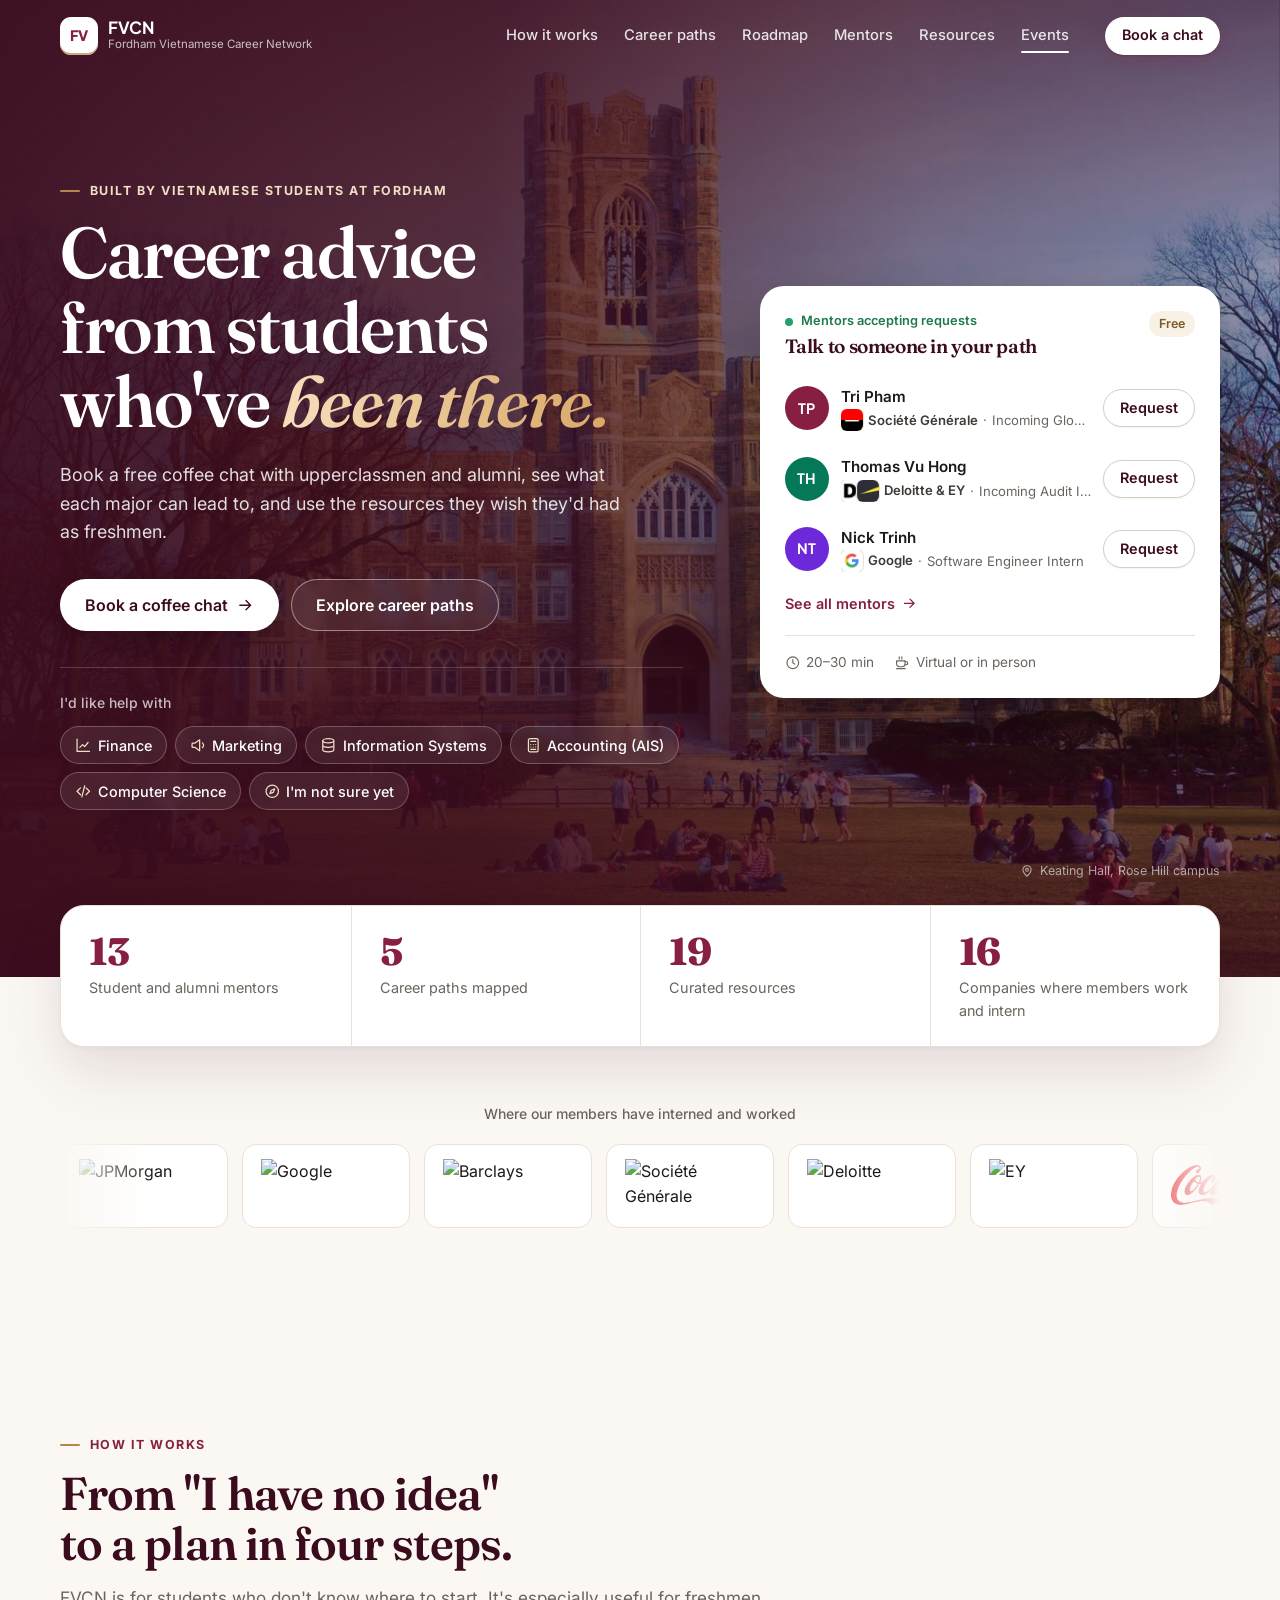
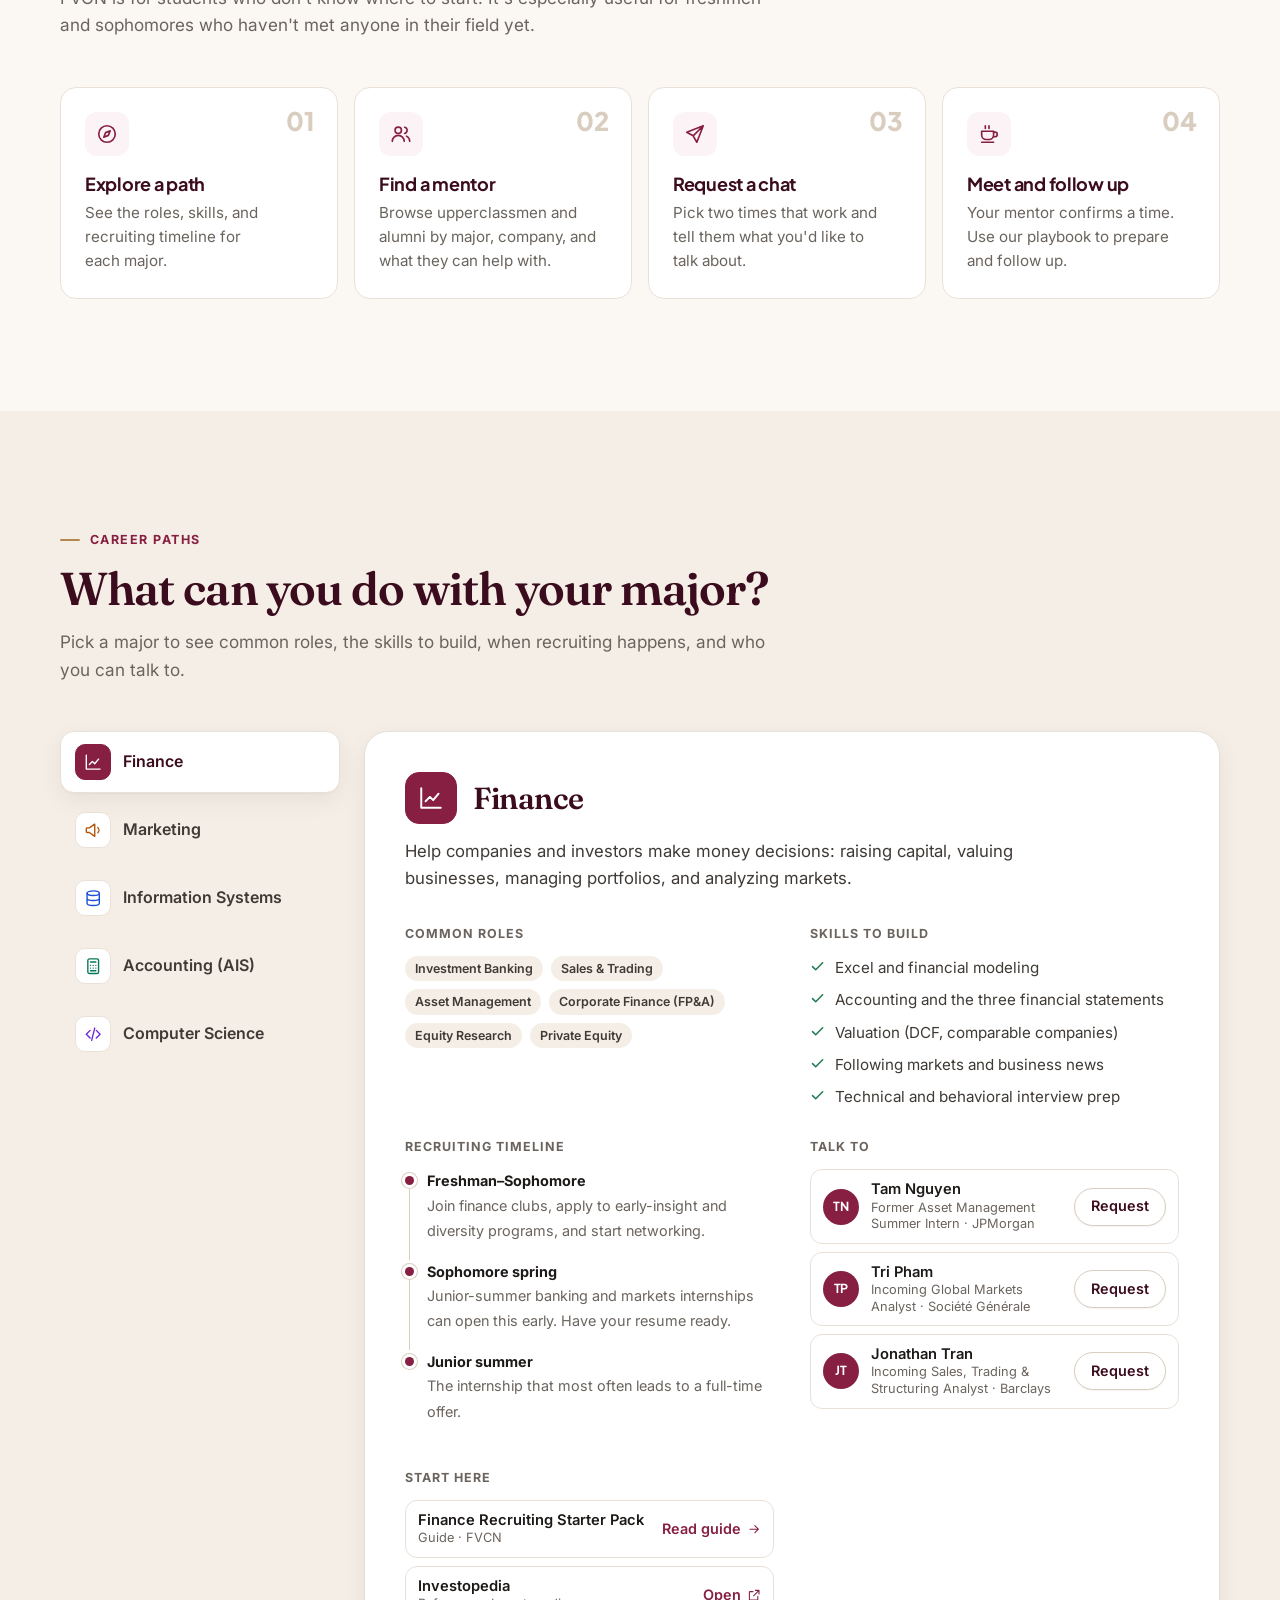
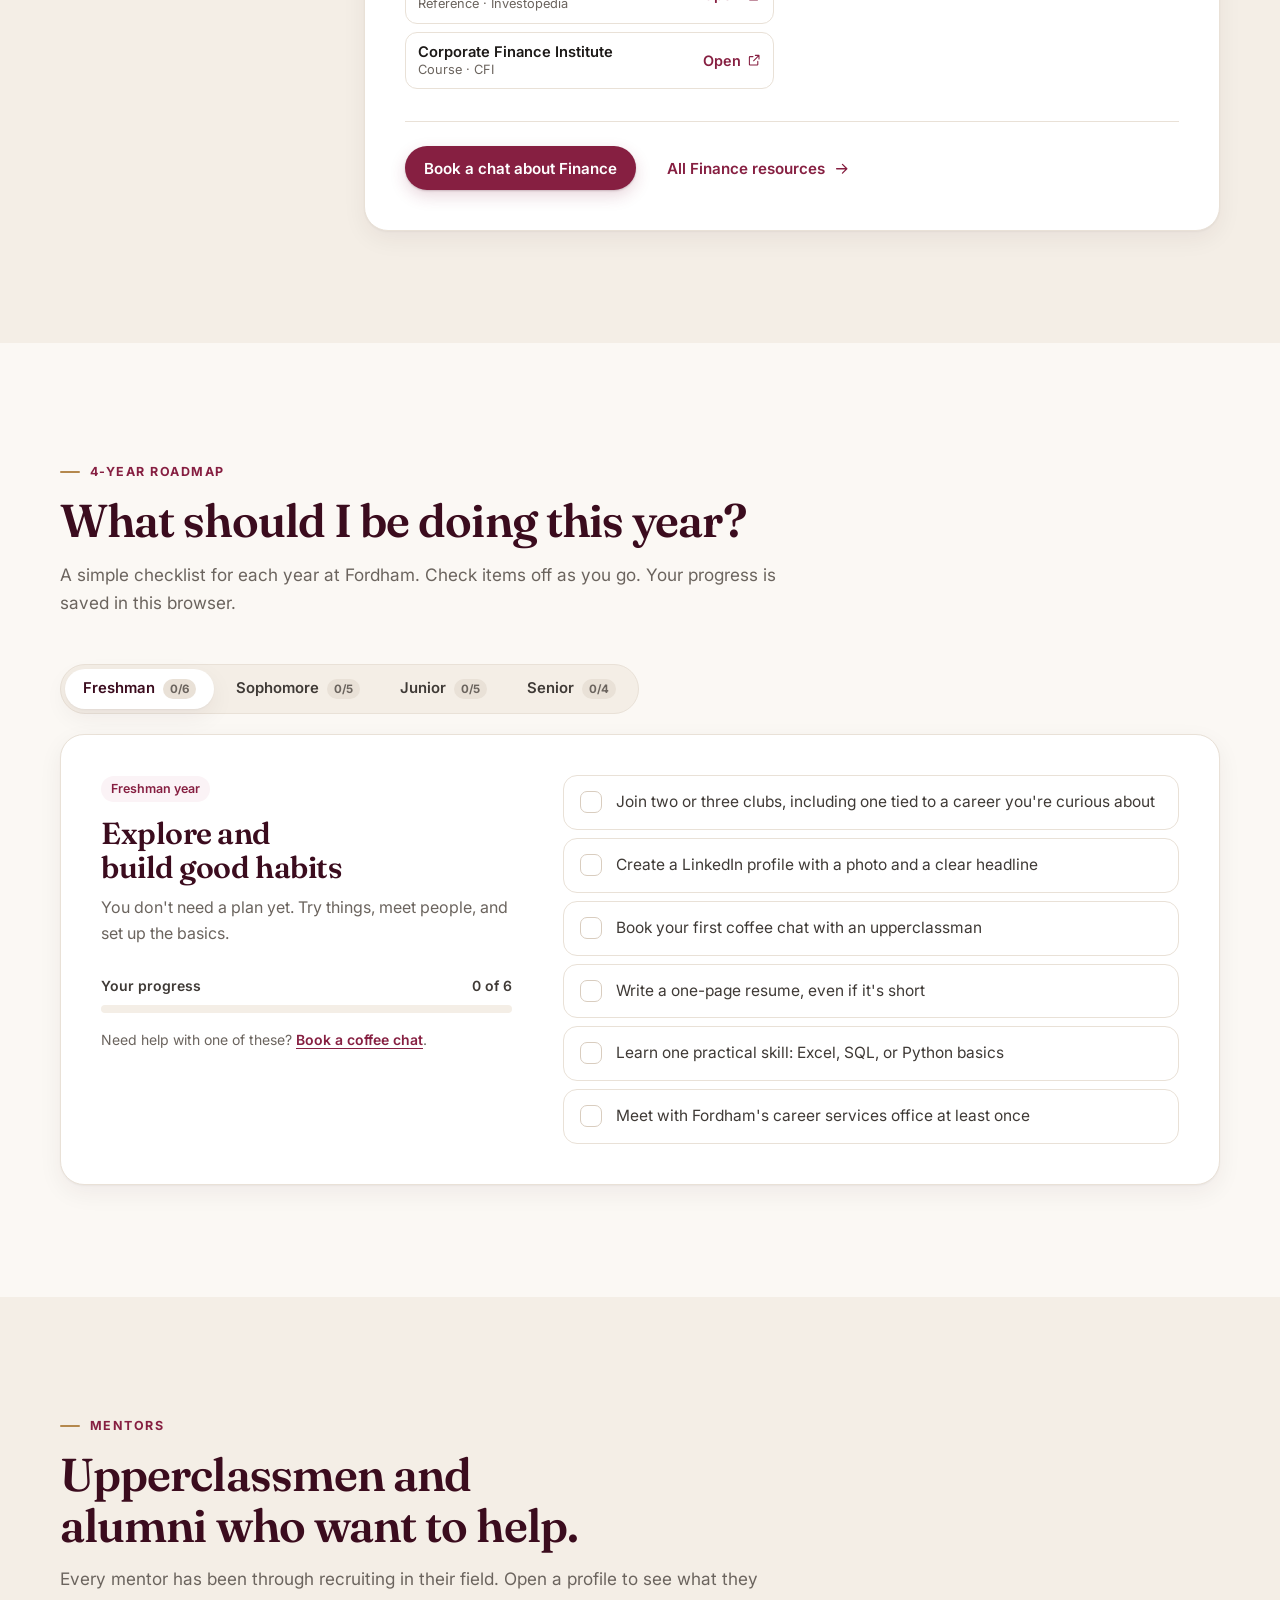
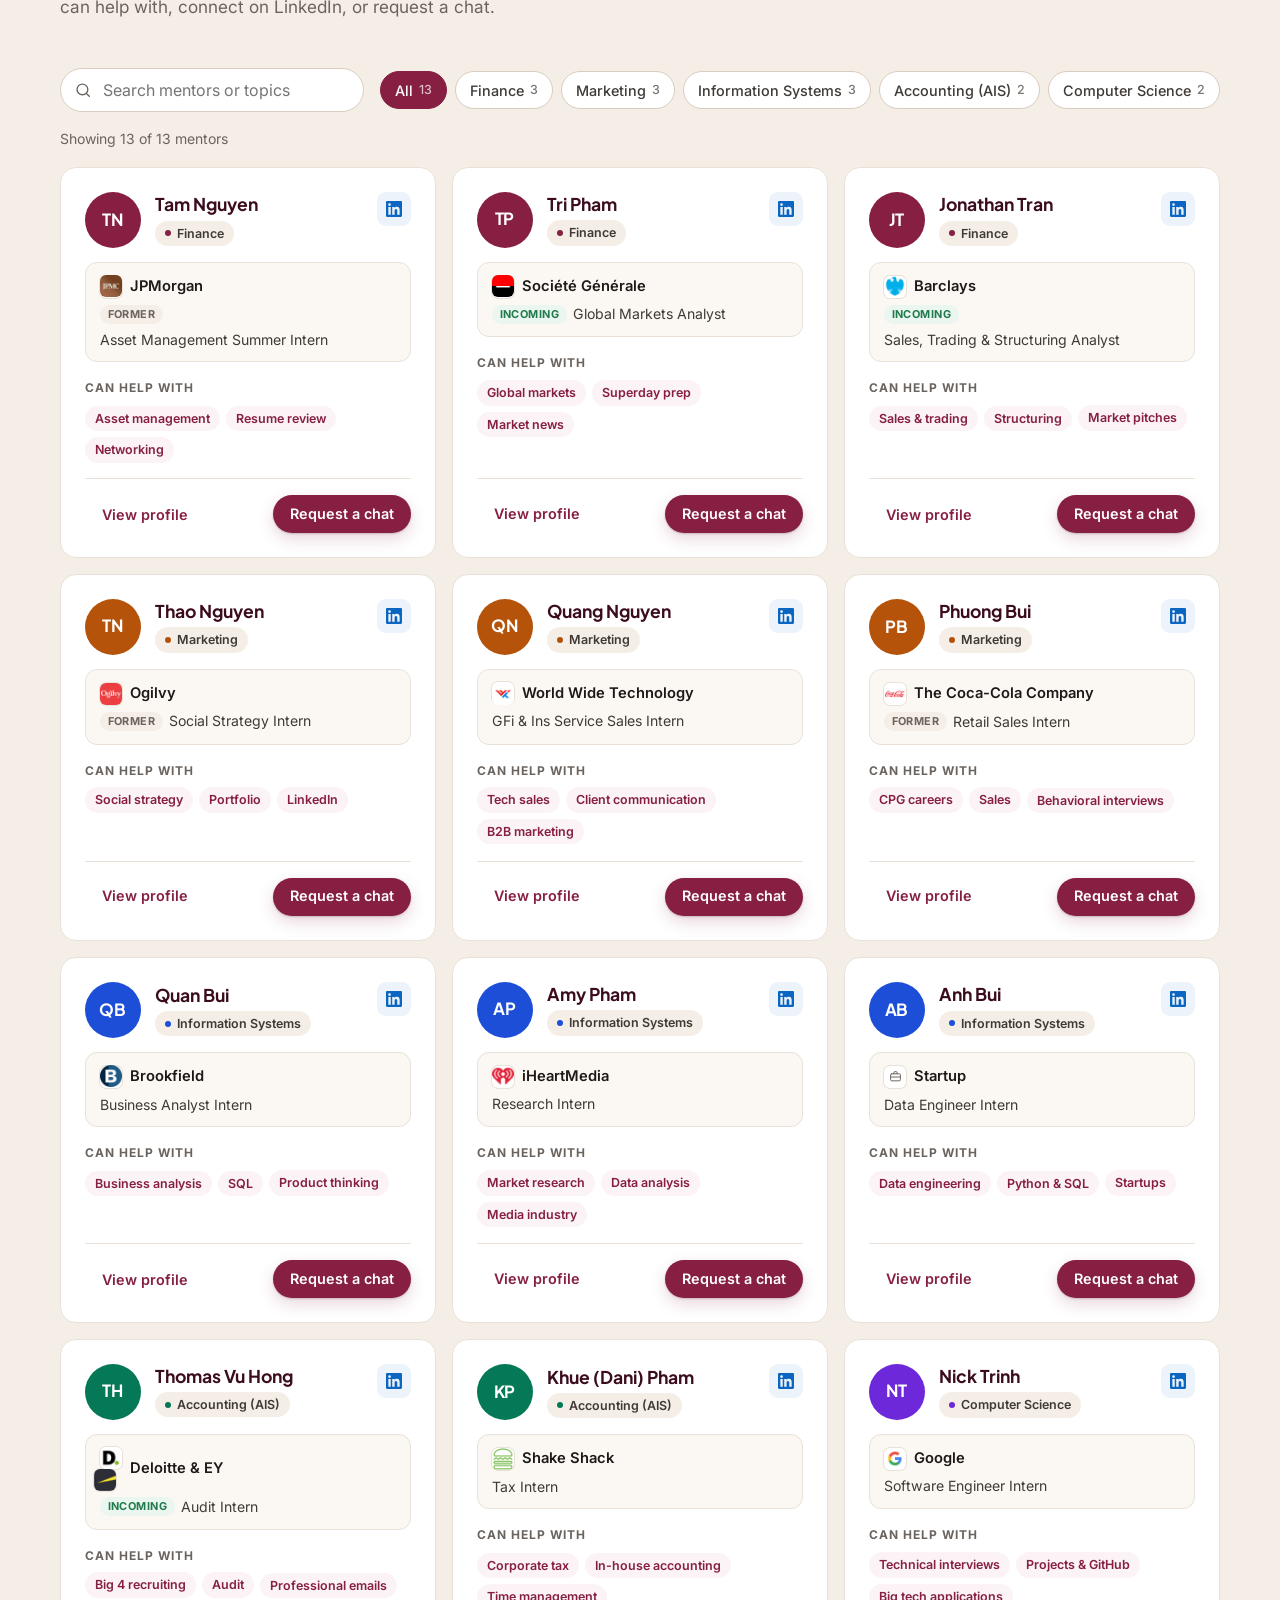
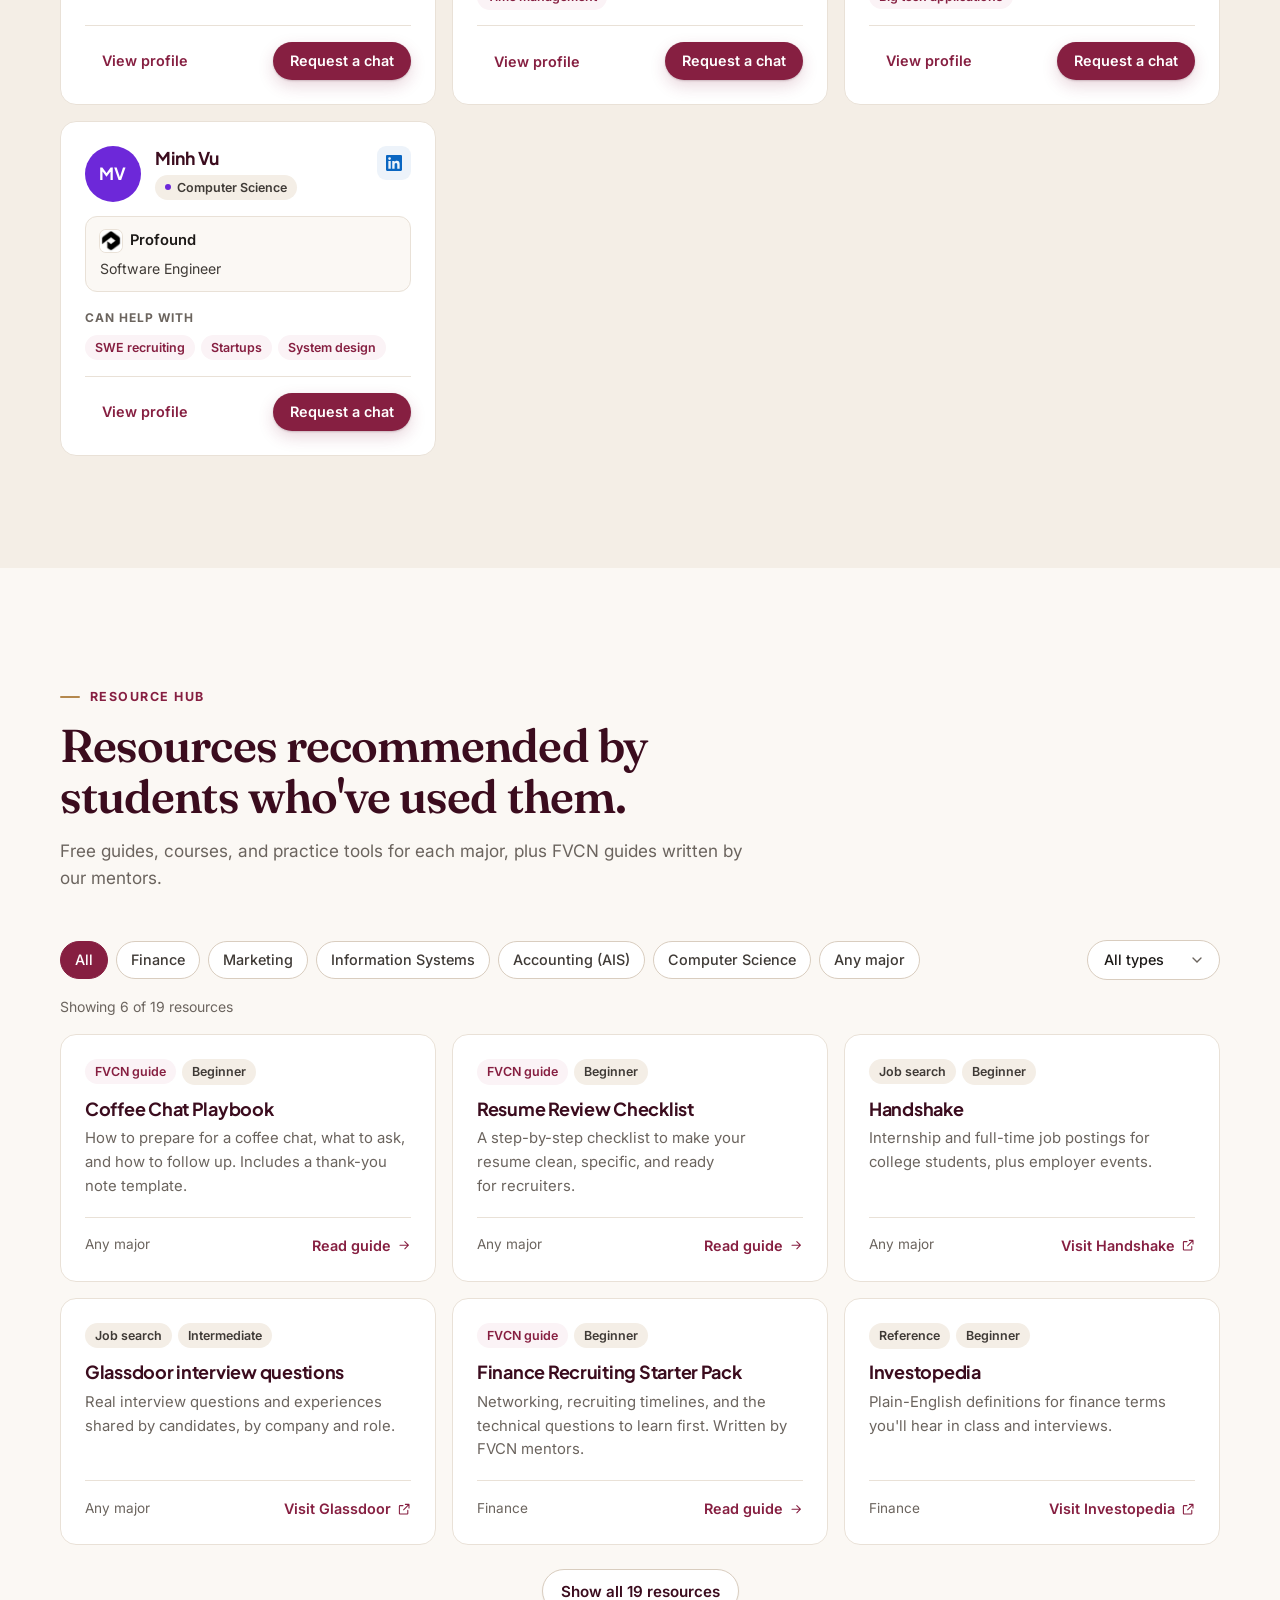
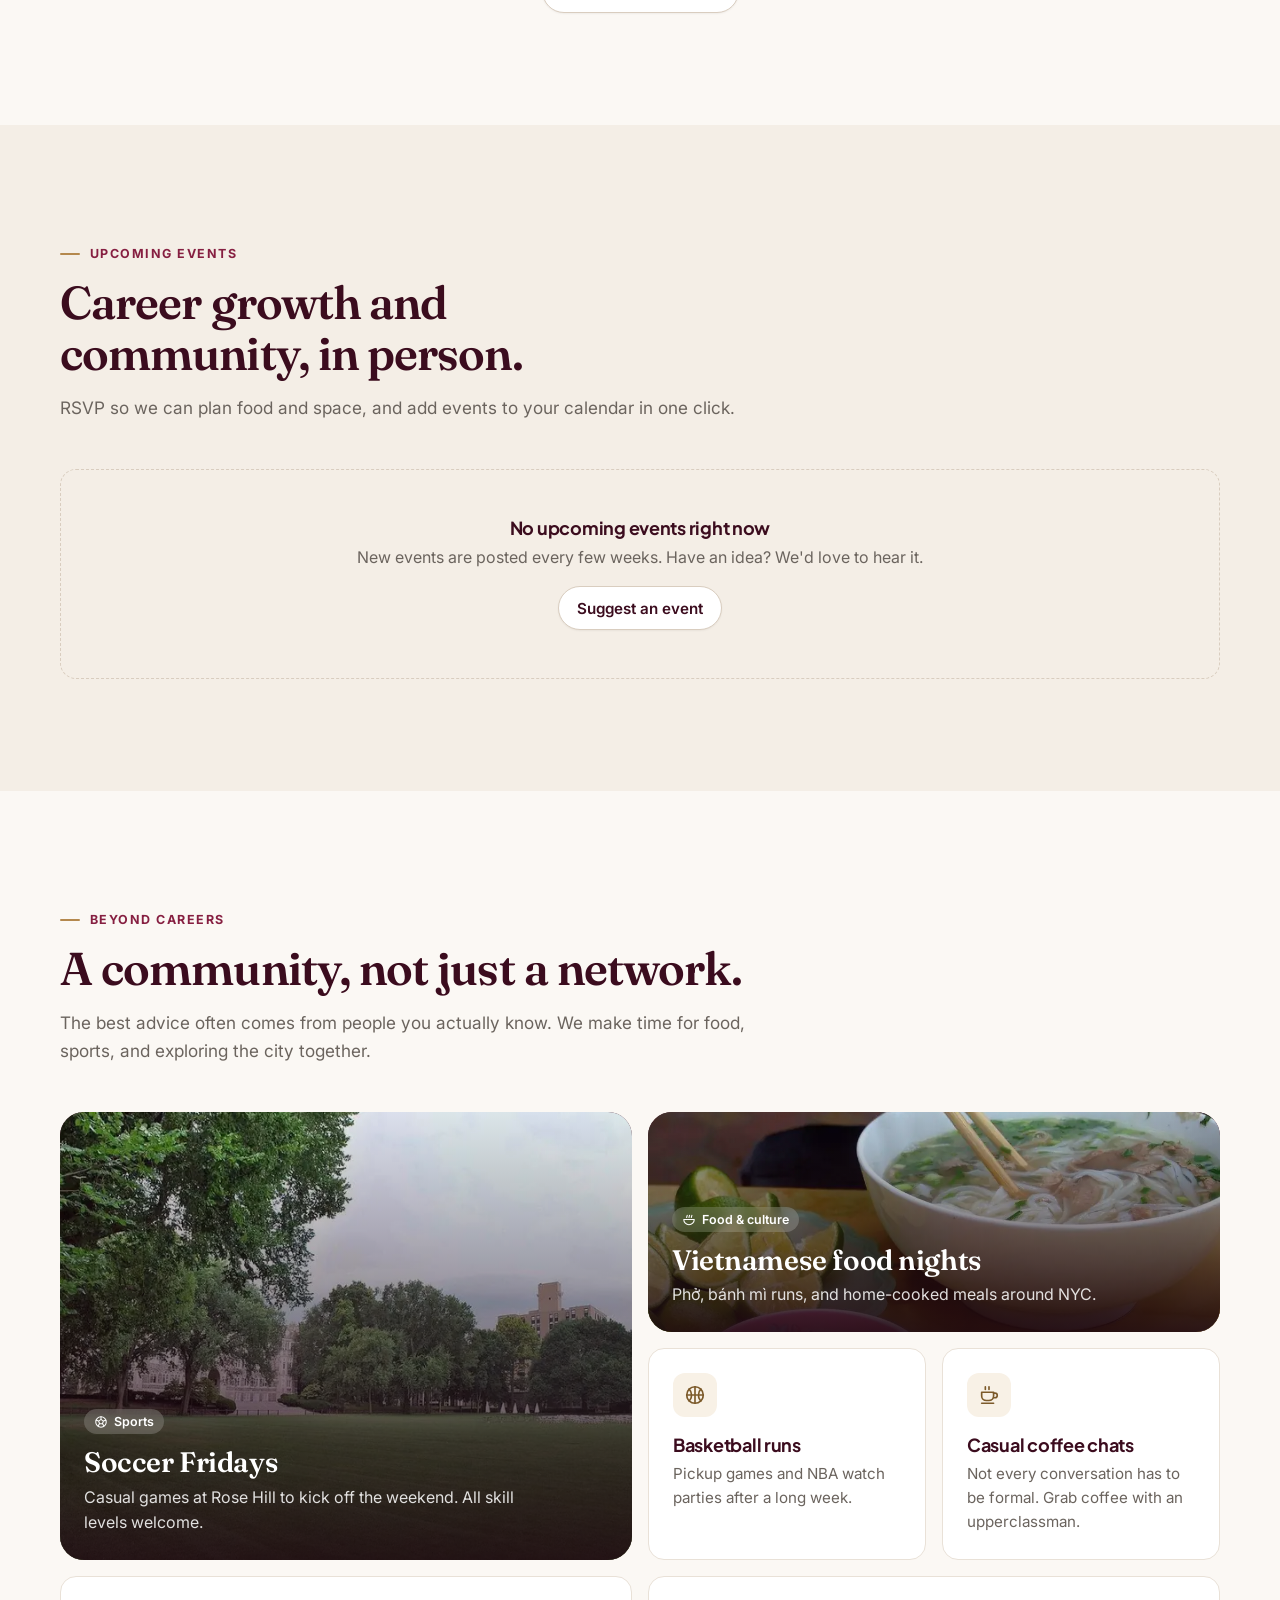
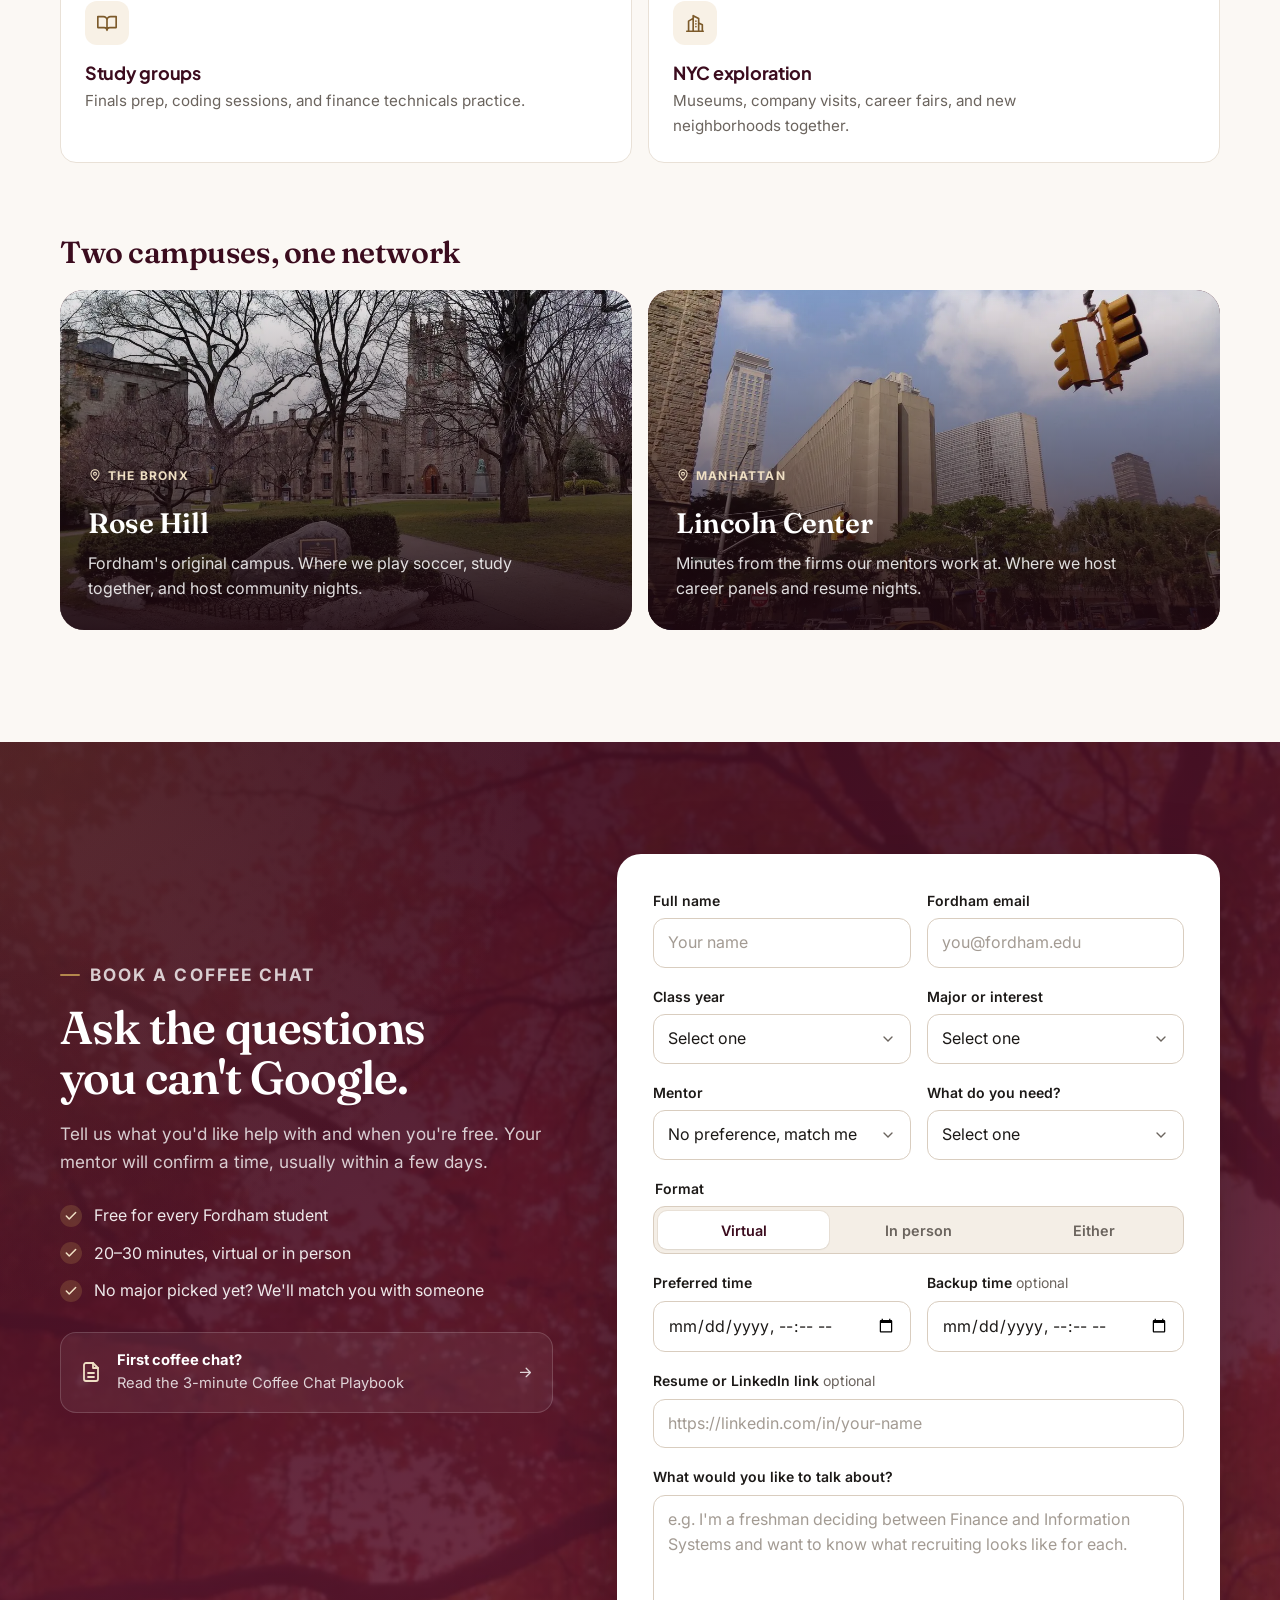
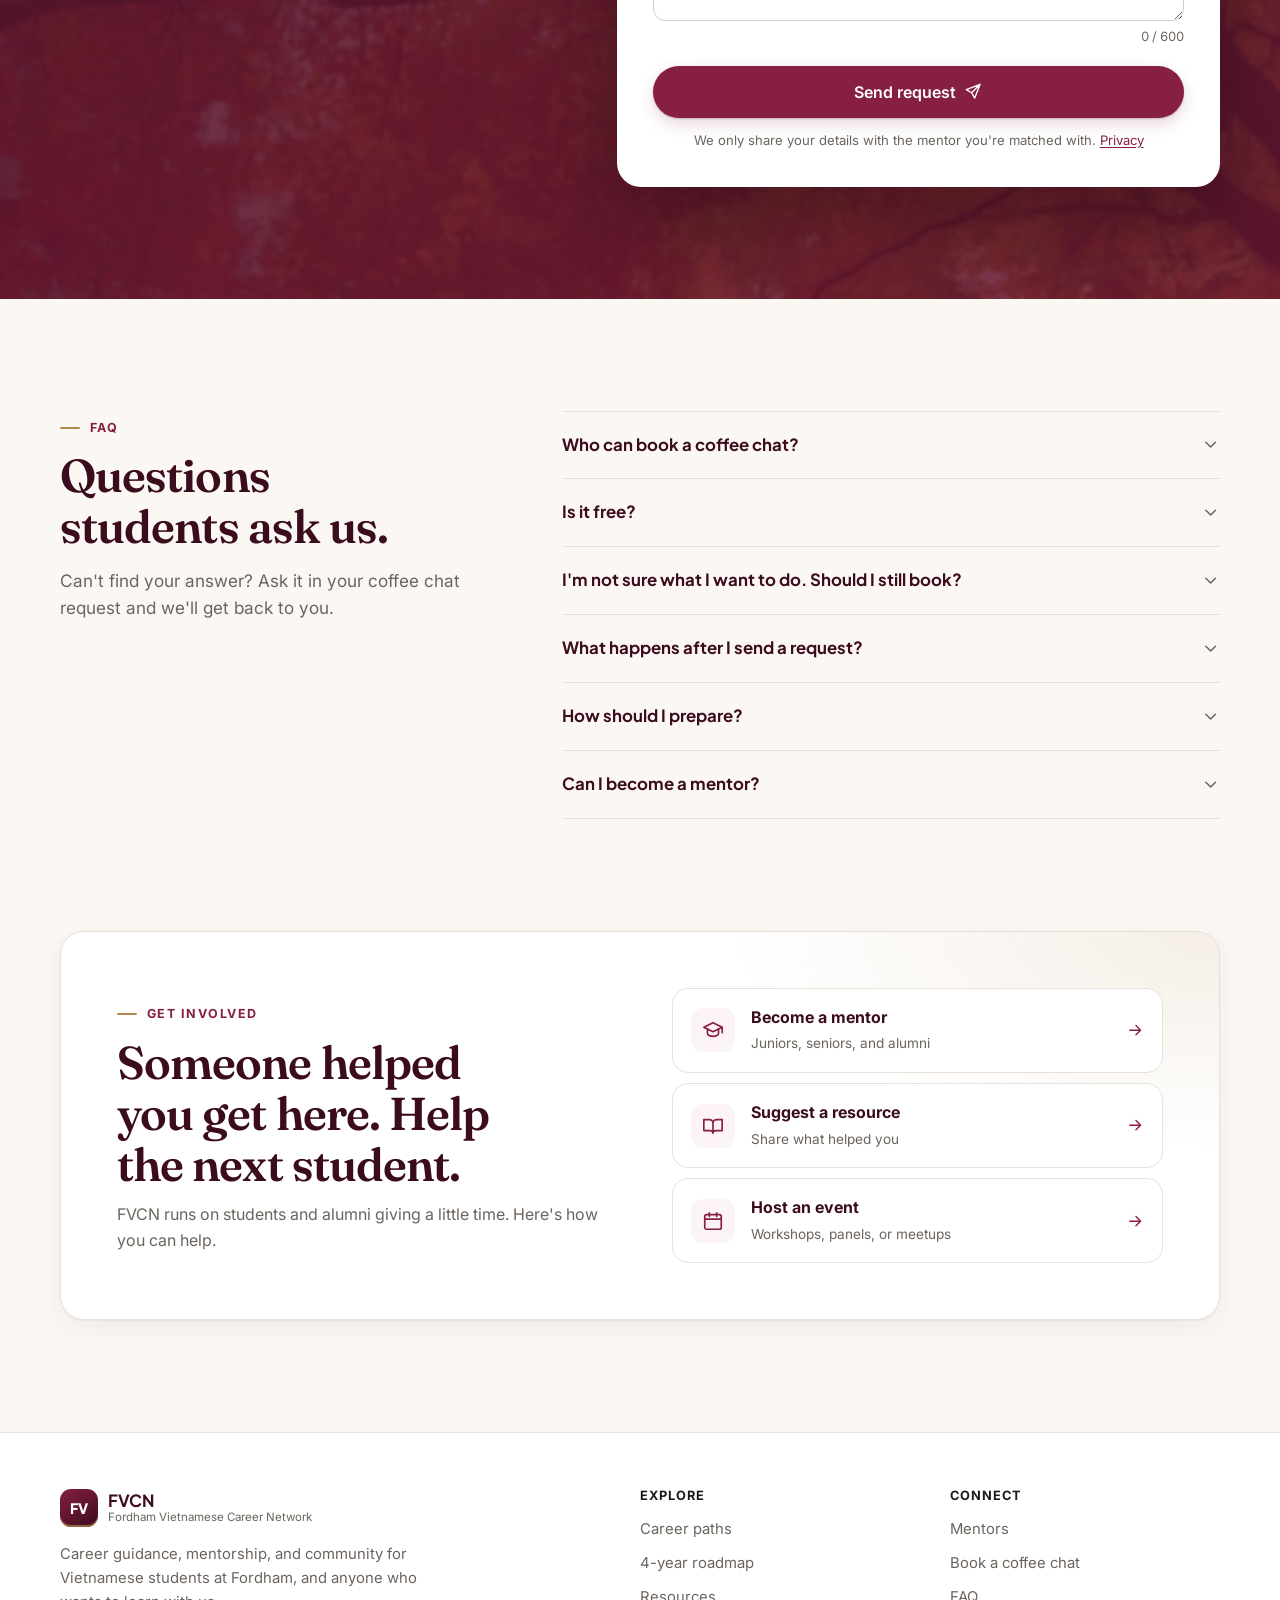
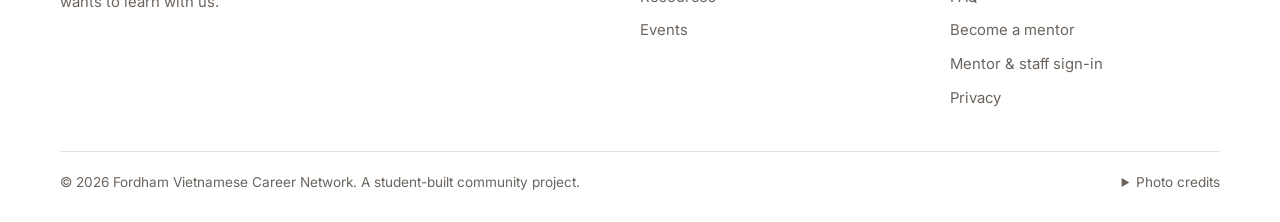
==== commit 801c7fc4: "Speed up page loads and improve search appearance - Campus photos converted to right-sized WebP (abo" ====
--- a/index.html
+++ b/index.html
@@ -24,6 +24,17 @@
   <meta name="twitter:card" content="summary_large_image" />
   <meta name="twitter:image" content="https://dquanbui.github.io/Fordham_Vietnamese_Career_Network/assets/og-image.jpg" />
   <link rel="canonical" href="https://dquanbui.github.io/Fordham_Vietnamese_Career_Network/" />
+  <script type="application/ld+json">
+    {
+      "@context": "https://schema.org",
+      "@type": "Organization",
+      "name": "Fordham Vietnamese Career Network",
+      "alternateName": "FVCN",
+      "url": "https://dquanbui.github.io/Fordham_Vietnamese_Career_Network/",
+      "logo": "https://dquanbui.github.io/Fordham_Vietnamese_Career_Network/assets/icons/icon-512.png",
+      "description": "Student-run mentorship network connecting Vietnamese students at Fordham University with upperclassmen and alumni for coffee chats, career-path guidance, and resources."
+    }
+  </script>
   <link rel="icon" href="assets/icons/favicon.svg" type="image/svg+xml" />
   <link rel="icon" href="assets/icons/favicon-48.png" sizes="48x48" type="image/png" />
   <link rel="apple-touch-icon" href="assets/icons/apple-touch-icon.png" />
@@ -35,6 +46,8 @@
     href="https://fonts.googleapis.com/css2?family=Fraunces:opsz,wght@9..144,500;9..144,600;9..144,700&family=Inter:wght@400;500;600;700&family=Plus+Jakarta+Sans:wght@600;700;800&display=swap"
     rel="stylesheet"
   />
+  <link rel="preload" as="image" href="assets/photos/keating-hall.webp" fetchpriority="high"
+    imagesrcset="assets/photos/keating-hall-960.webp 960w, assets/photos/keating-hall.webp 1920w" imagesizes="100vw" />
   <link rel="stylesheet" href="css/style.css" />
   <script>document.documentElement.classList.add("js");</script>
 </head>
@@ -113,7 +126,8 @@
     <!-- HERO -->
     <section class="hero" id="top">
       <div class="hero-media" aria-hidden="true">
-        <img src="assets/photos/keating-hall.jpg" alt="" fetchpriority="high" decoding="async" />
+        <img src="assets/photos/keating-hall.webp" srcset="assets/photos/keating-hall-960.webp 960w, assets/photos/keating-hall.webp 1920w"
+          sizes="100vw" alt="" fetchpriority="high" decoding="async" />
       </div>
       <div class="container hero-grid">
         <div class="hero-copy reveal">
@@ -342,7 +356,7 @@
 
         <div class="bento">
           <article class="bento-card bento-photo bento-soccer reveal">
-            <img src="assets/photos/edwards-parade.jpg" alt="The Edwards Parade lawn at Fordham's Rose Hill campus" loading="lazy" decoding="async" />
+            <img src="assets/photos/edwards-parade.webp" alt="The Edwards Parade lawn at Fordham's Rose Hill campus" loading="lazy" decoding="async" />
             <div class="bento-overlay">
               <span class="tag tag-glass"><svg class="icon" aria-hidden="true"><use href="#i-ball"></use></svg>Sports</span>
               <h3>Soccer Fridays</h3>
@@ -350,7 +364,7 @@
             </div>
           </article>
           <article class="bento-card bento-photo bento-food reveal">
-            <img src="assets/photos/pho.jpg" alt="A bowl of phở bò with lime and chili on the side" loading="lazy" decoding="async" />
+            <img src="assets/photos/pho.webp" alt="A bowl of phở bò with lime and chili on the side" loading="lazy" decoding="async" />
             <div class="bento-overlay">
               <span class="tag tag-glass"><svg class="icon" aria-hidden="true"><use href="#i-bowl"></use></svg>Food &amp; culture</span>
               <h3>Vietnamese food nights</h3>
@@ -383,7 +397,7 @@
           <h3 class="campuses-title reveal">Two campuses, one network</h3>
           <div class="campus-grid">
             <article class="campus-card reveal">
-              <img src="assets/photos/queens-court.jpg" alt="Queen's Court and the University Church at Rose Hill" loading="lazy" decoding="async" />
+              <img src="assets/photos/queens-court.webp" alt="Queen's Court and the University Church at Rose Hill" loading="lazy" decoding="async" />
               <div class="campus-body">
                 <span class="campus-kicker"><svg class="icon" aria-hidden="true"><use href="#i-pin"></use></svg>The Bronx</span>
                 <h4>Rose Hill</h4>
@@ -391,7 +405,7 @@
               </div>
             </article>
             <article class="campus-card reveal">
-              <img src="assets/photos/lincoln-center.jpg" alt="Fordham's Lincoln Center campus on a Manhattan street" loading="lazy" decoding="async" />
+              <img src="assets/photos/lincoln-center.webp" alt="Fordham's Lincoln Center campus on a Manhattan street" loading="lazy" decoding="async" />
               <div class="campus-body">
                 <span class="campus-kicker"><svg class="icon" aria-hidden="true"><use href="#i-pin"></use></svg>Manhattan</span>
                 <h4>Lincoln Center</h4>
@@ -406,7 +420,7 @@
     <!-- BOOKING -->
     <section class="section booking-section" id="booking">
       <div class="section-bg" aria-hidden="true">
-        <img src="assets/photos/rose-hill-autumn.jpg" alt="" loading="lazy" decoding="async" />
+        <img src="assets/photos/rose-hill-autumn.webp" alt="" loading="lazy" decoding="async" />
       </div>
       <div class="container booking-layout">
         <div class="booking-copy reveal">
@@ -571,6 +585,18 @@
             </div>
           </div>
         </div>
+      </div>
+    </section>
+
+    <!-- TESTIMONIALS (appears once organizers publish student feedback) -->
+    <section class="section section-tinted" id="testimonials" hidden>
+      <div class="container">
+        <div class="section-head reveal">
+          <p class="eyebrow">In their words</p>
+          <h2>What students say after a coffee chat.</h2>
+          <p id="impactLine"></p>
+        </div>
+        <div class="testimonial-grid" id="testimonialGrid"></div>
       </div>
     </section>
 
--- a/css/style.css
+++ b/css/style.css
@@ -74,6 +74,11 @@
 svg {
   display: block;
   max-width: 100%;
+}
+
+/* Components set their own display; make sure the hidden attribute always wins. */
+[hidden] {
+  display: none !important;
 }
 
 a {
@@ -3525,3 +3530,59 @@
   text-decoration: underline;
   text-underline-offset: 2px;
 }
+
+/* ==========================================================================
+   Testimonials
+   ========================================================================== */
+.testimonial-grid {
+  display: grid;
+  grid-template-columns: repeat(auto-fit, minmax(280px, 1fr));
+  gap: 16px;
+}
+
+.testimonial {
+  display: flex;
+  flex-direction: column;
+  gap: 14px;
+  margin: 0;
+  padding: 26px;
+  border: 1px solid var(--line);
+  border-radius: var(--radius);
+  background: var(--surface);
+}
+
+.testimonial-stars {
+  color: var(--gold);
+  font-size: 1.05rem;
+  letter-spacing: 2px;
+}
+
+.testimonial blockquote {
+  margin: 0;
+  color: var(--ink);
+  font-family: var(--font-serif);
+  font-size: 1.15rem;
+  line-height: 1.5;
+}
+
+.testimonial blockquote::before {
+  content: "\201C";
+}
+
+.testimonial blockquote::after {
+  content: "\201D";
+}
+
+.testimonial figcaption {
+  margin-top: auto;
+  font-size: 0.88rem;
+}
+
+.testimonial figcaption strong {
+  display: block;
+  color: var(--ink);
+}
+
+.testimonial figcaption span {
+  color: var(--muted);
+}
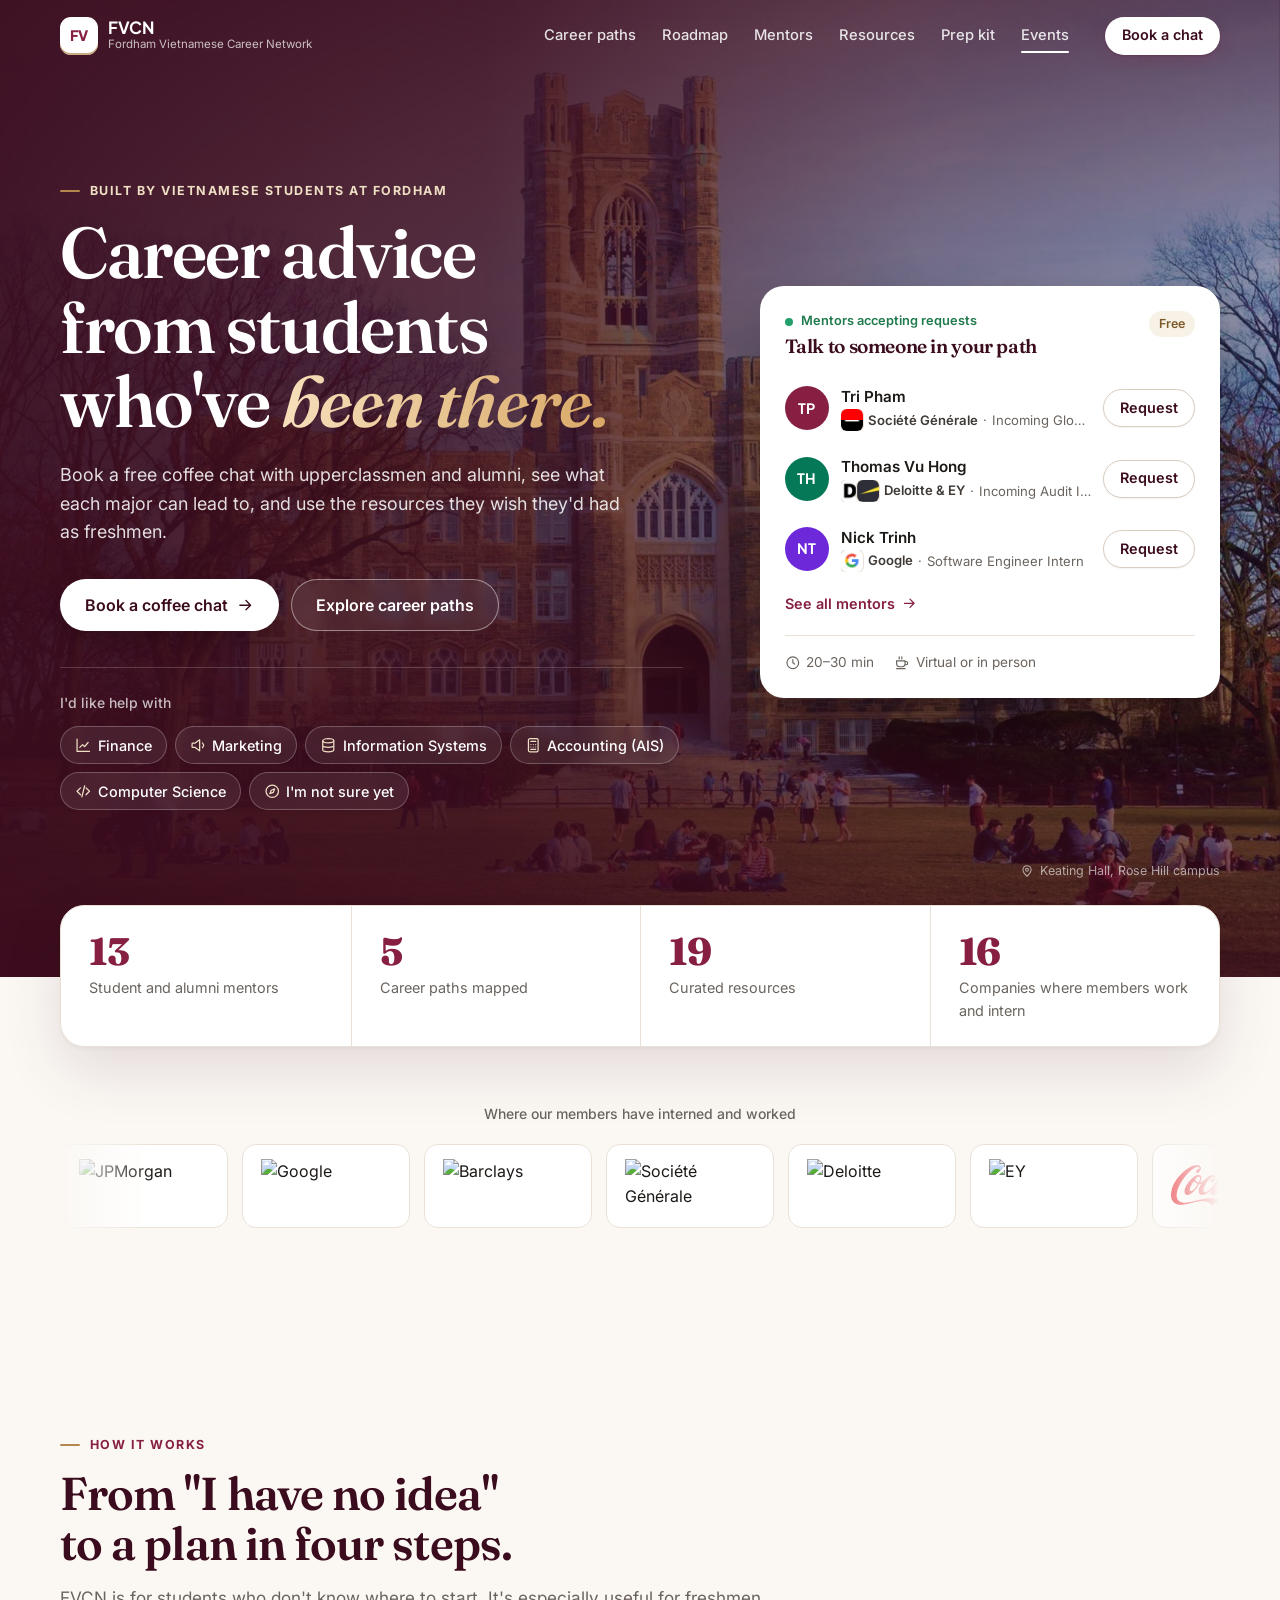
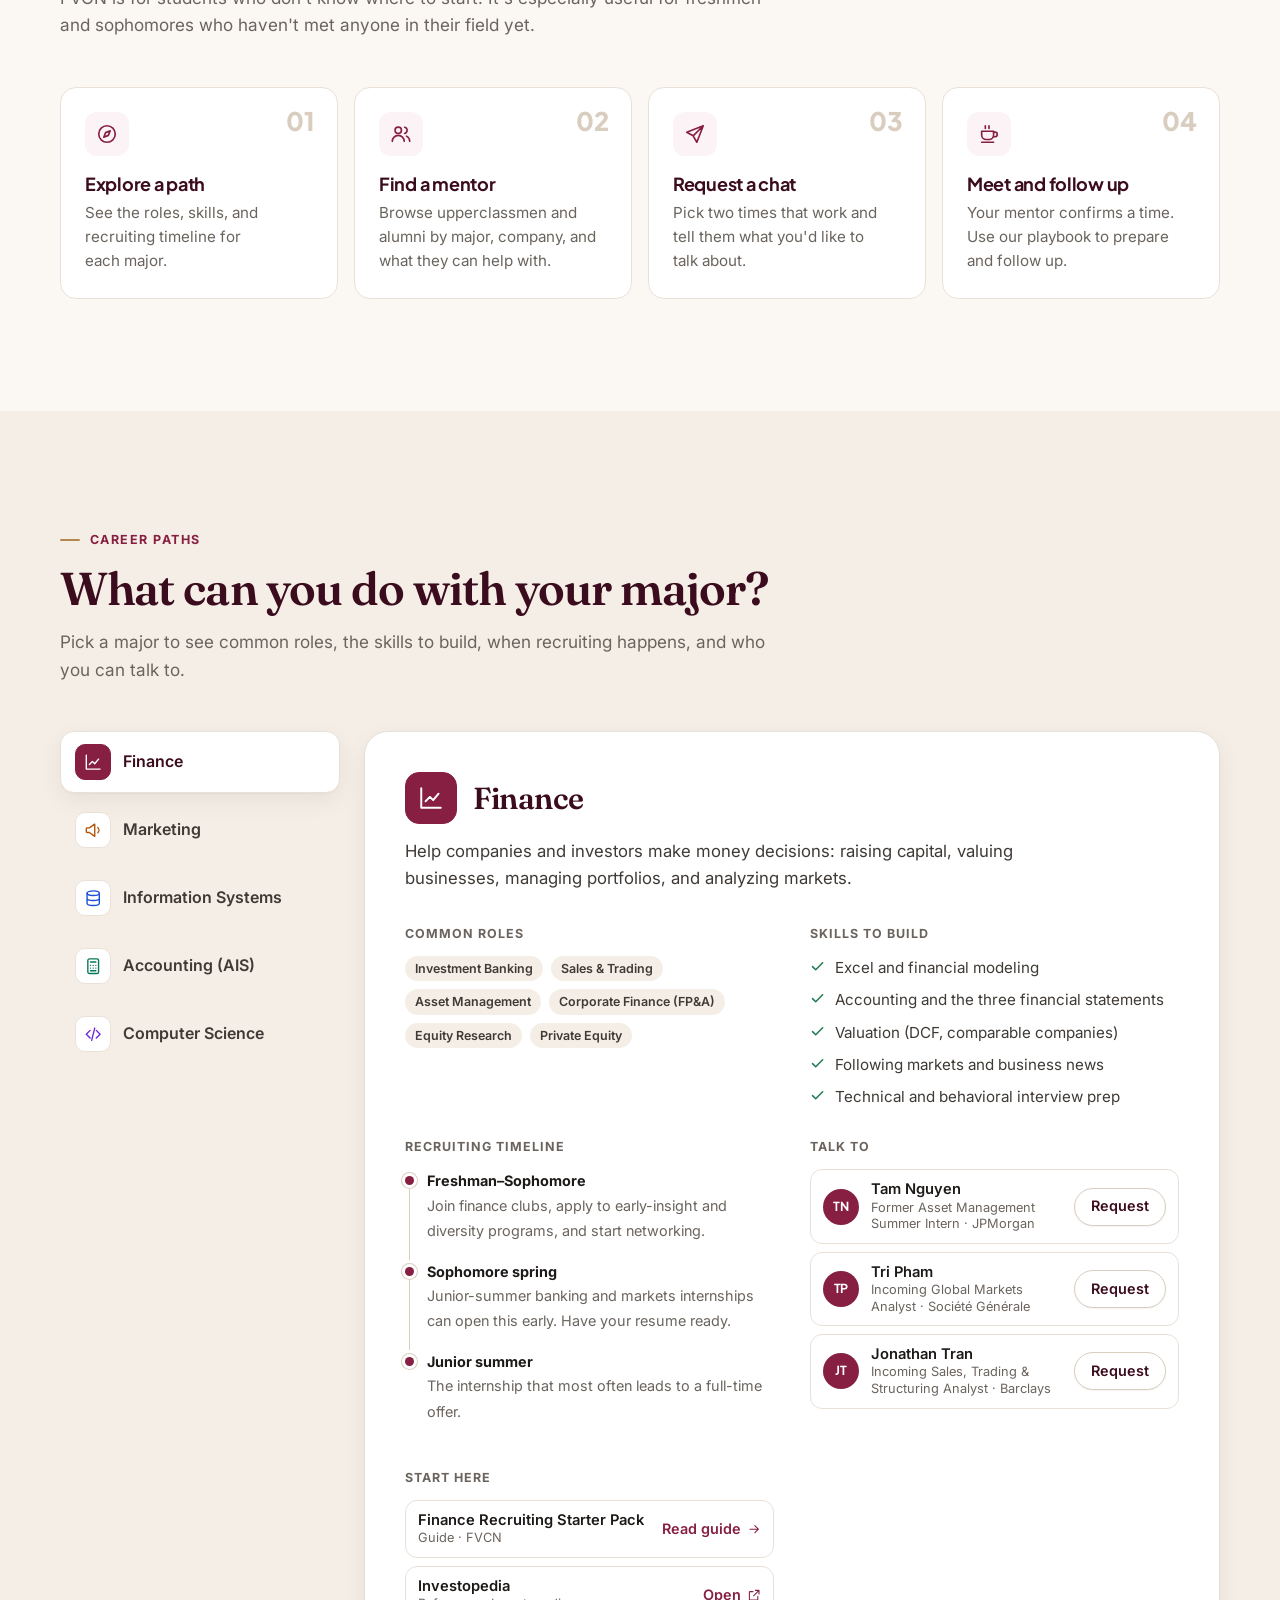
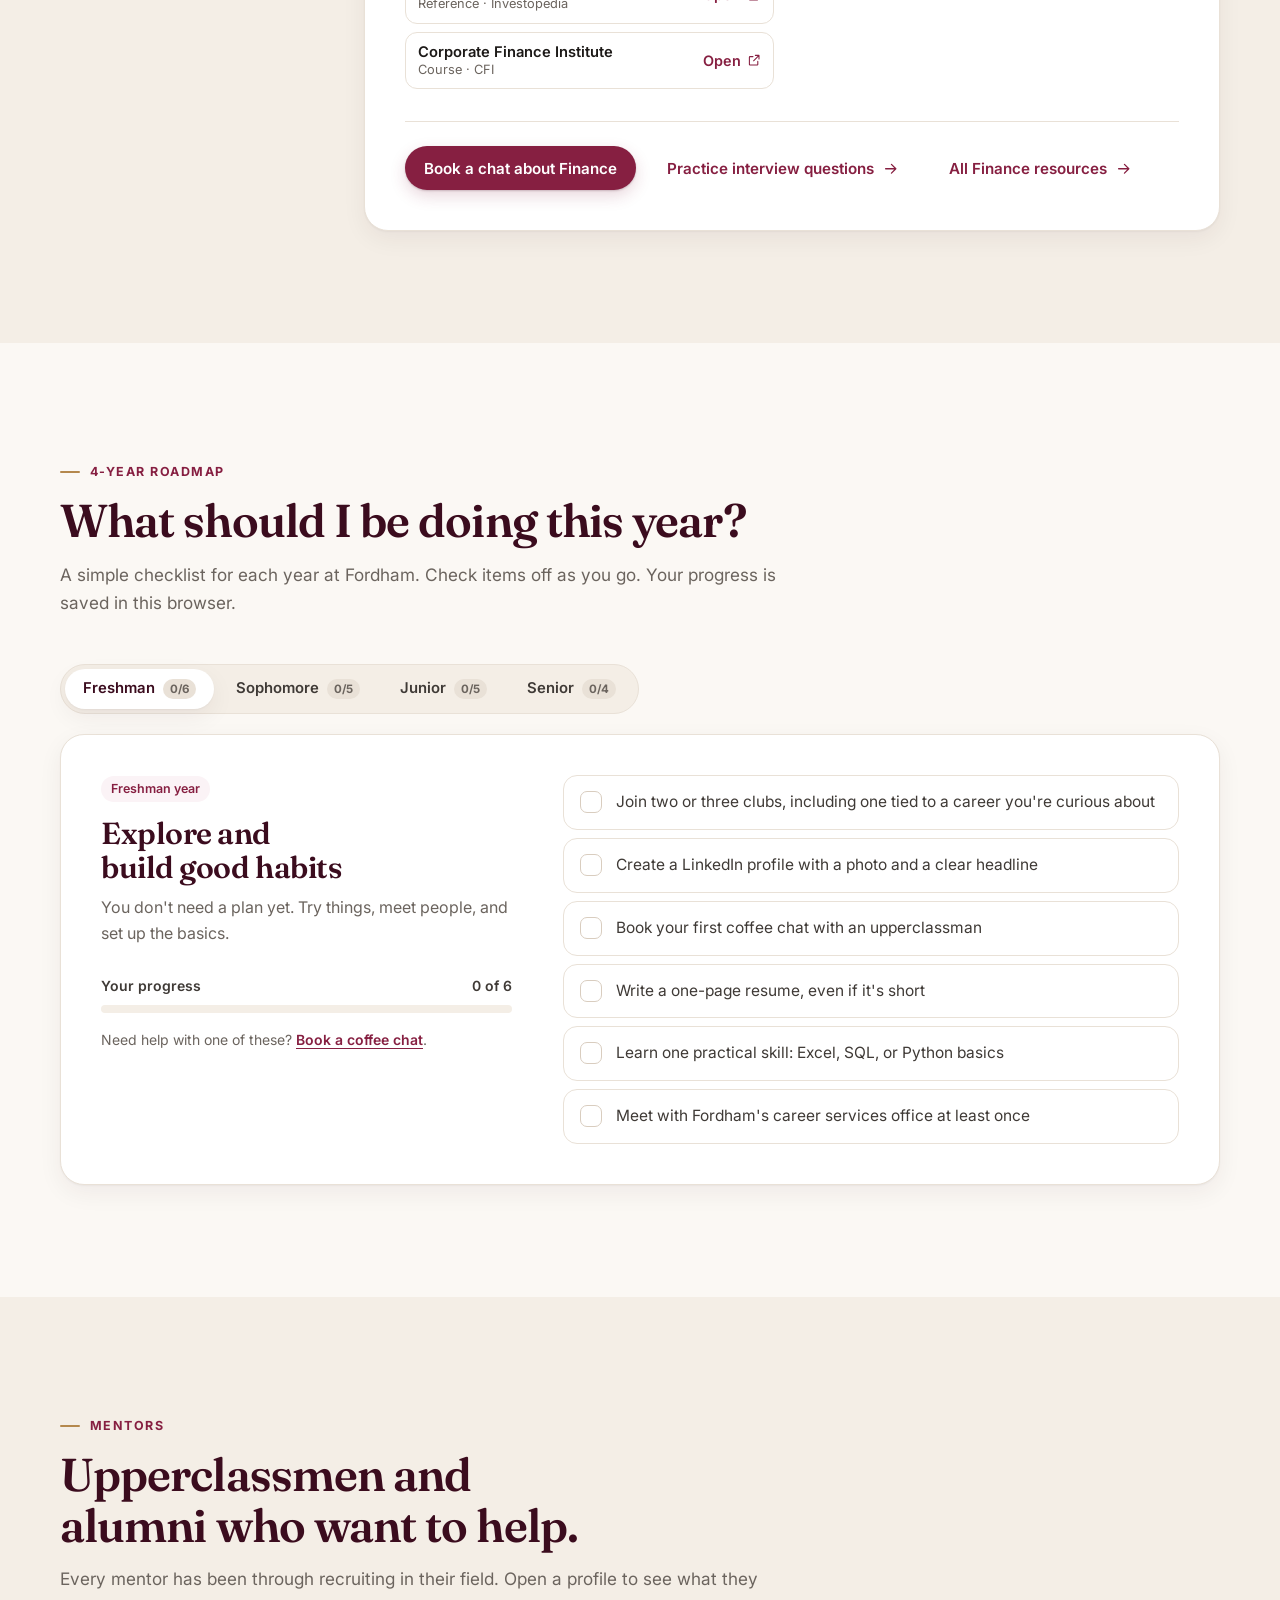
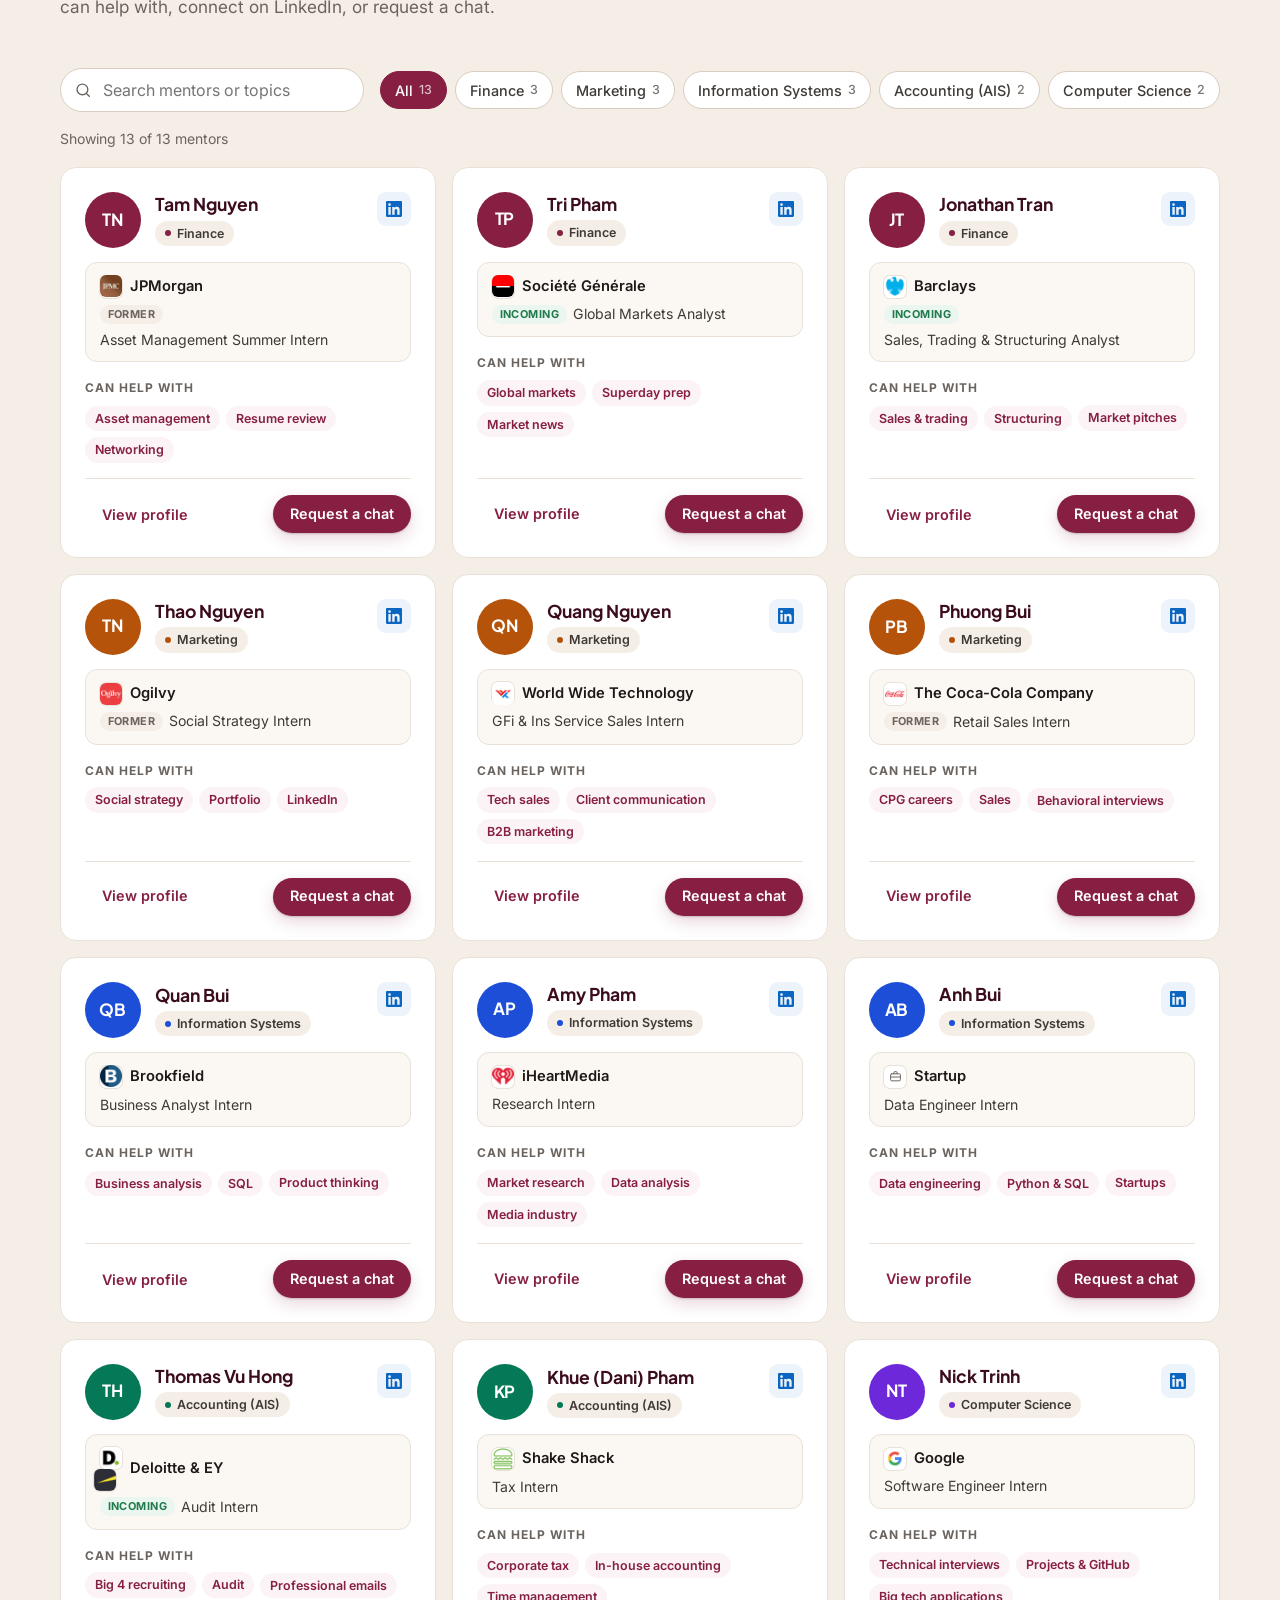
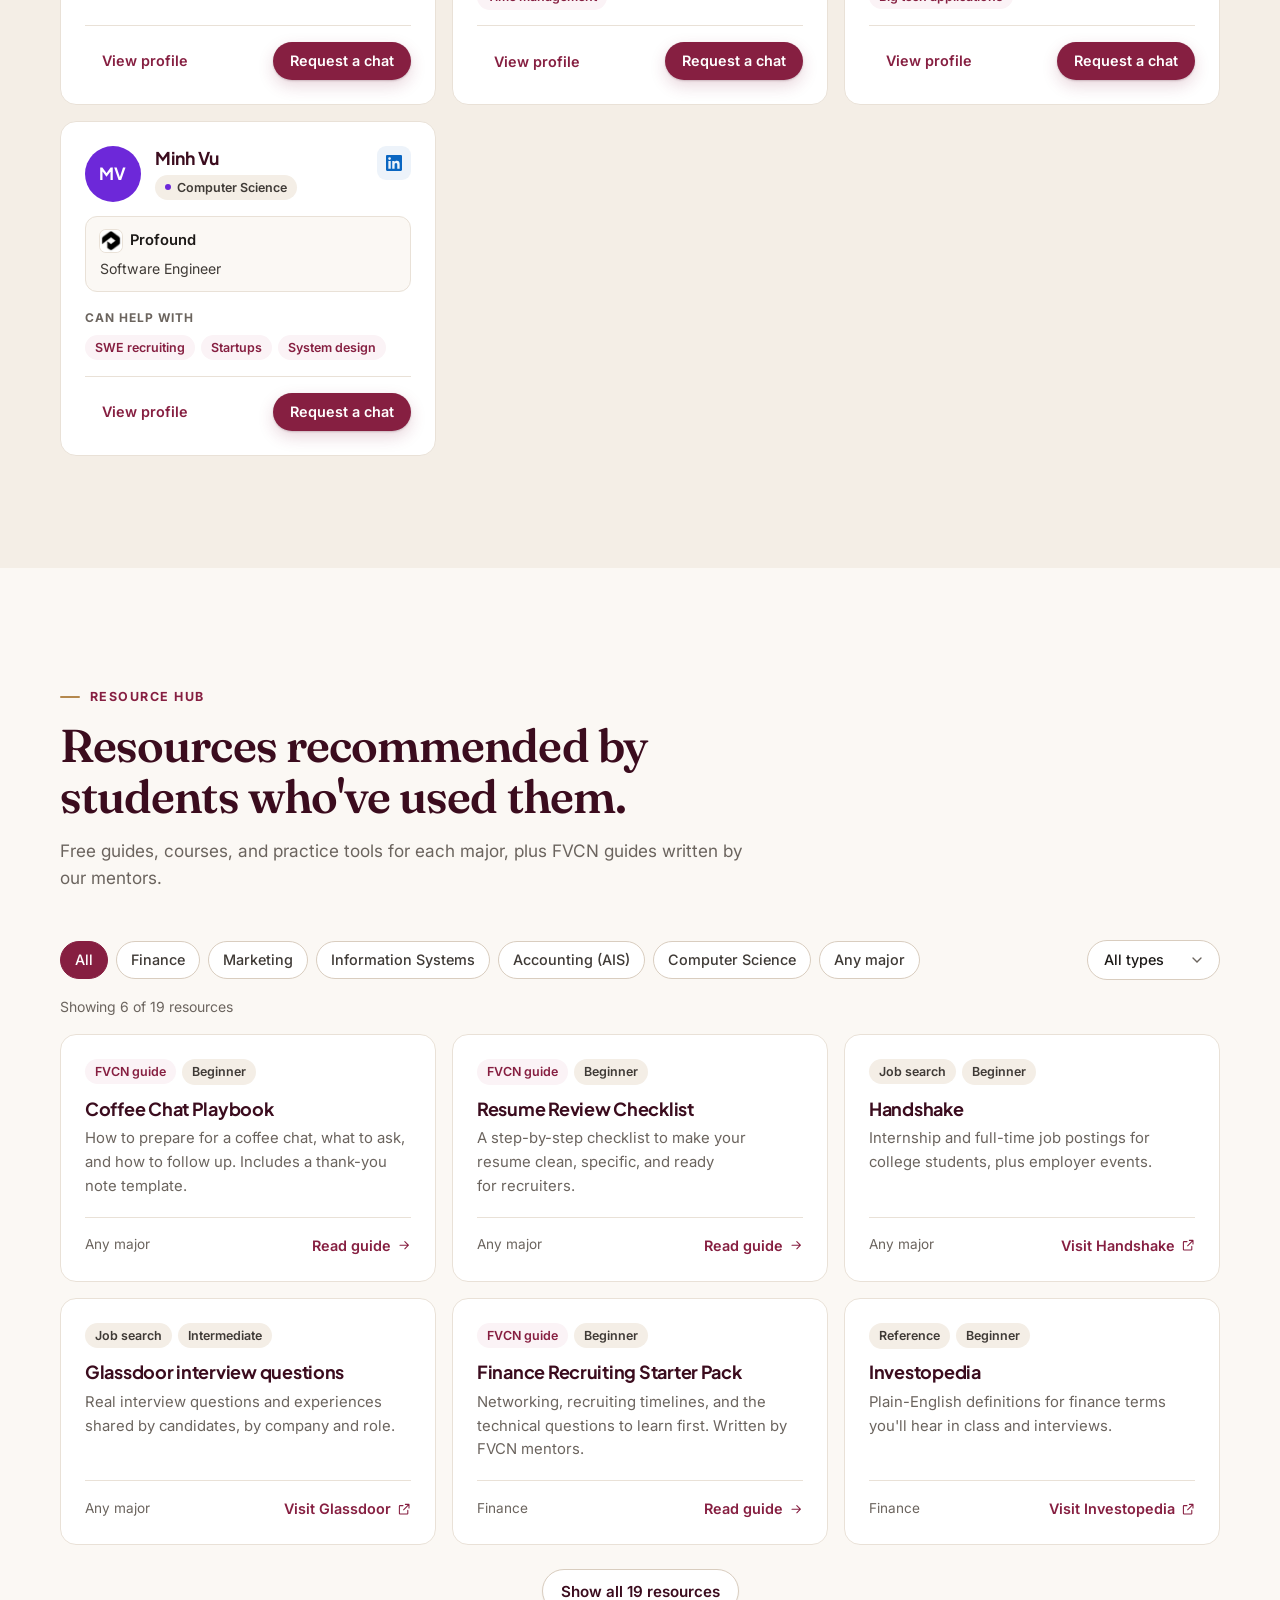
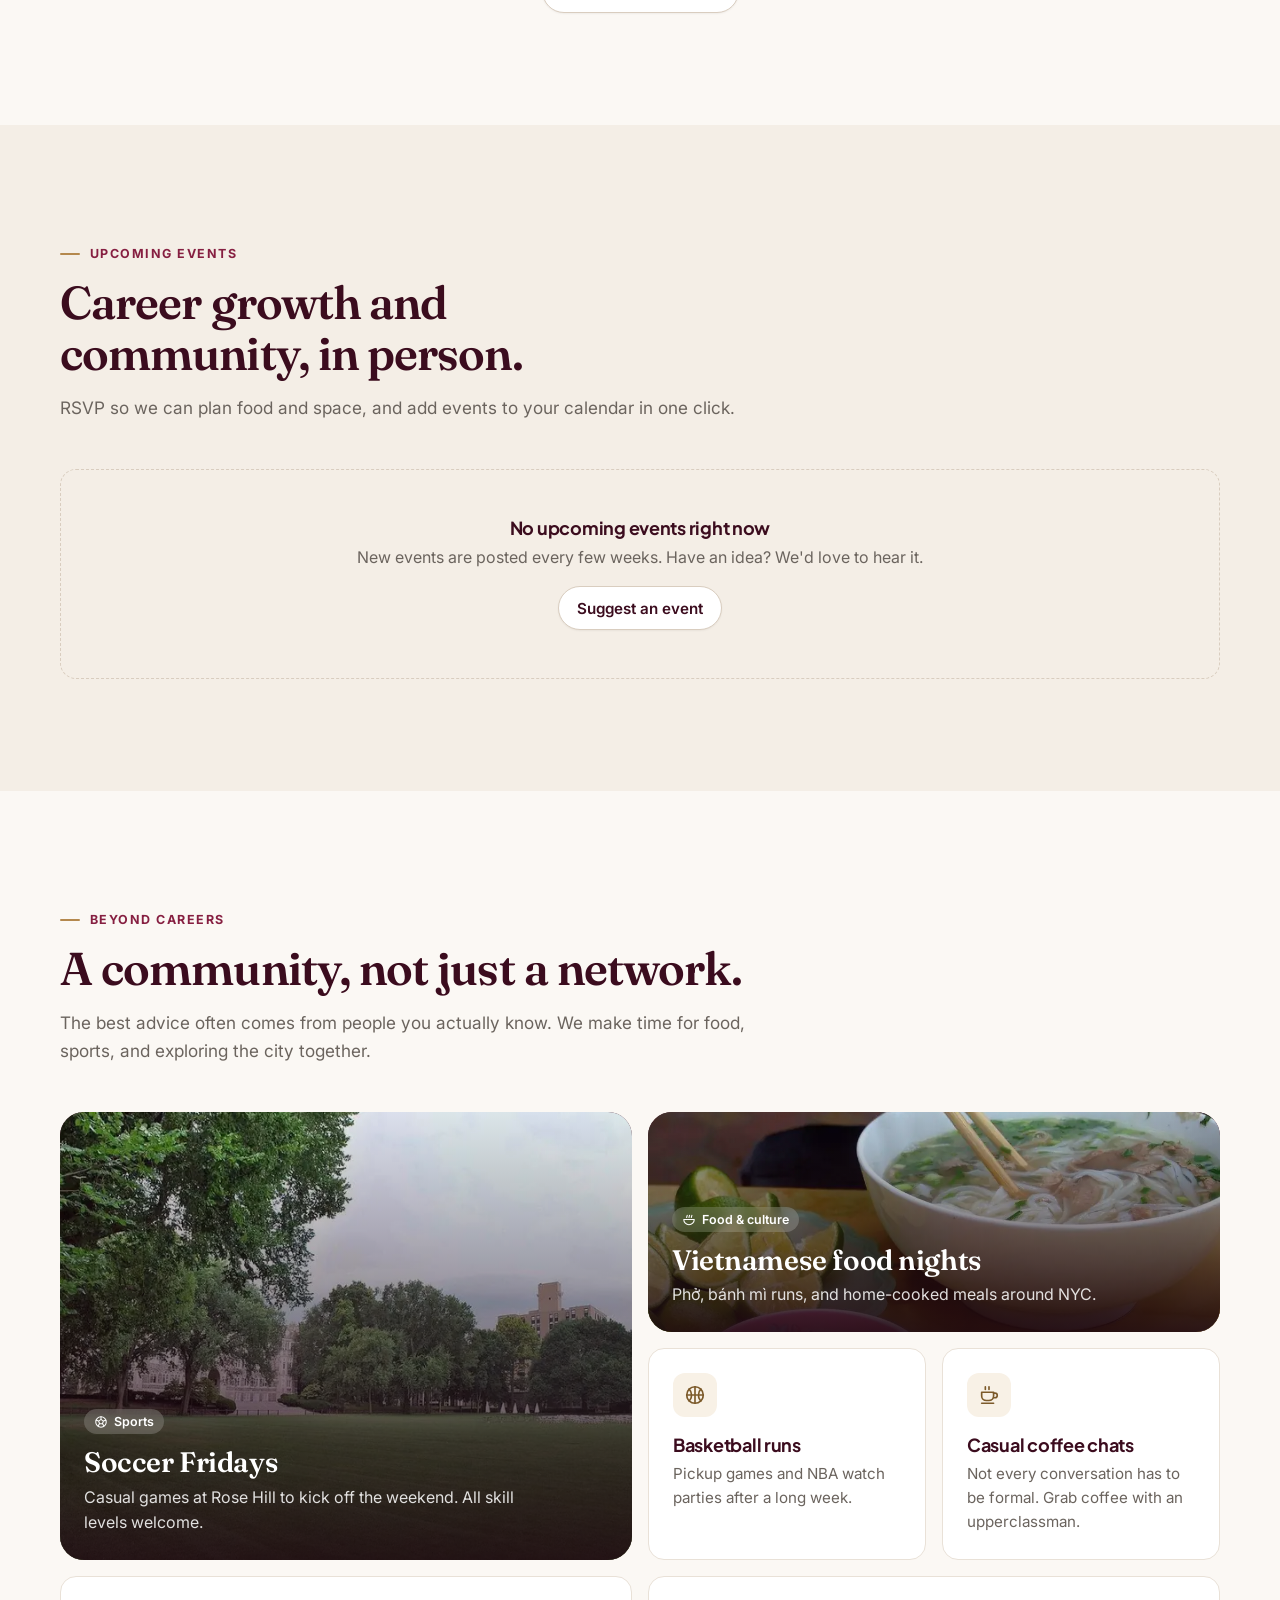
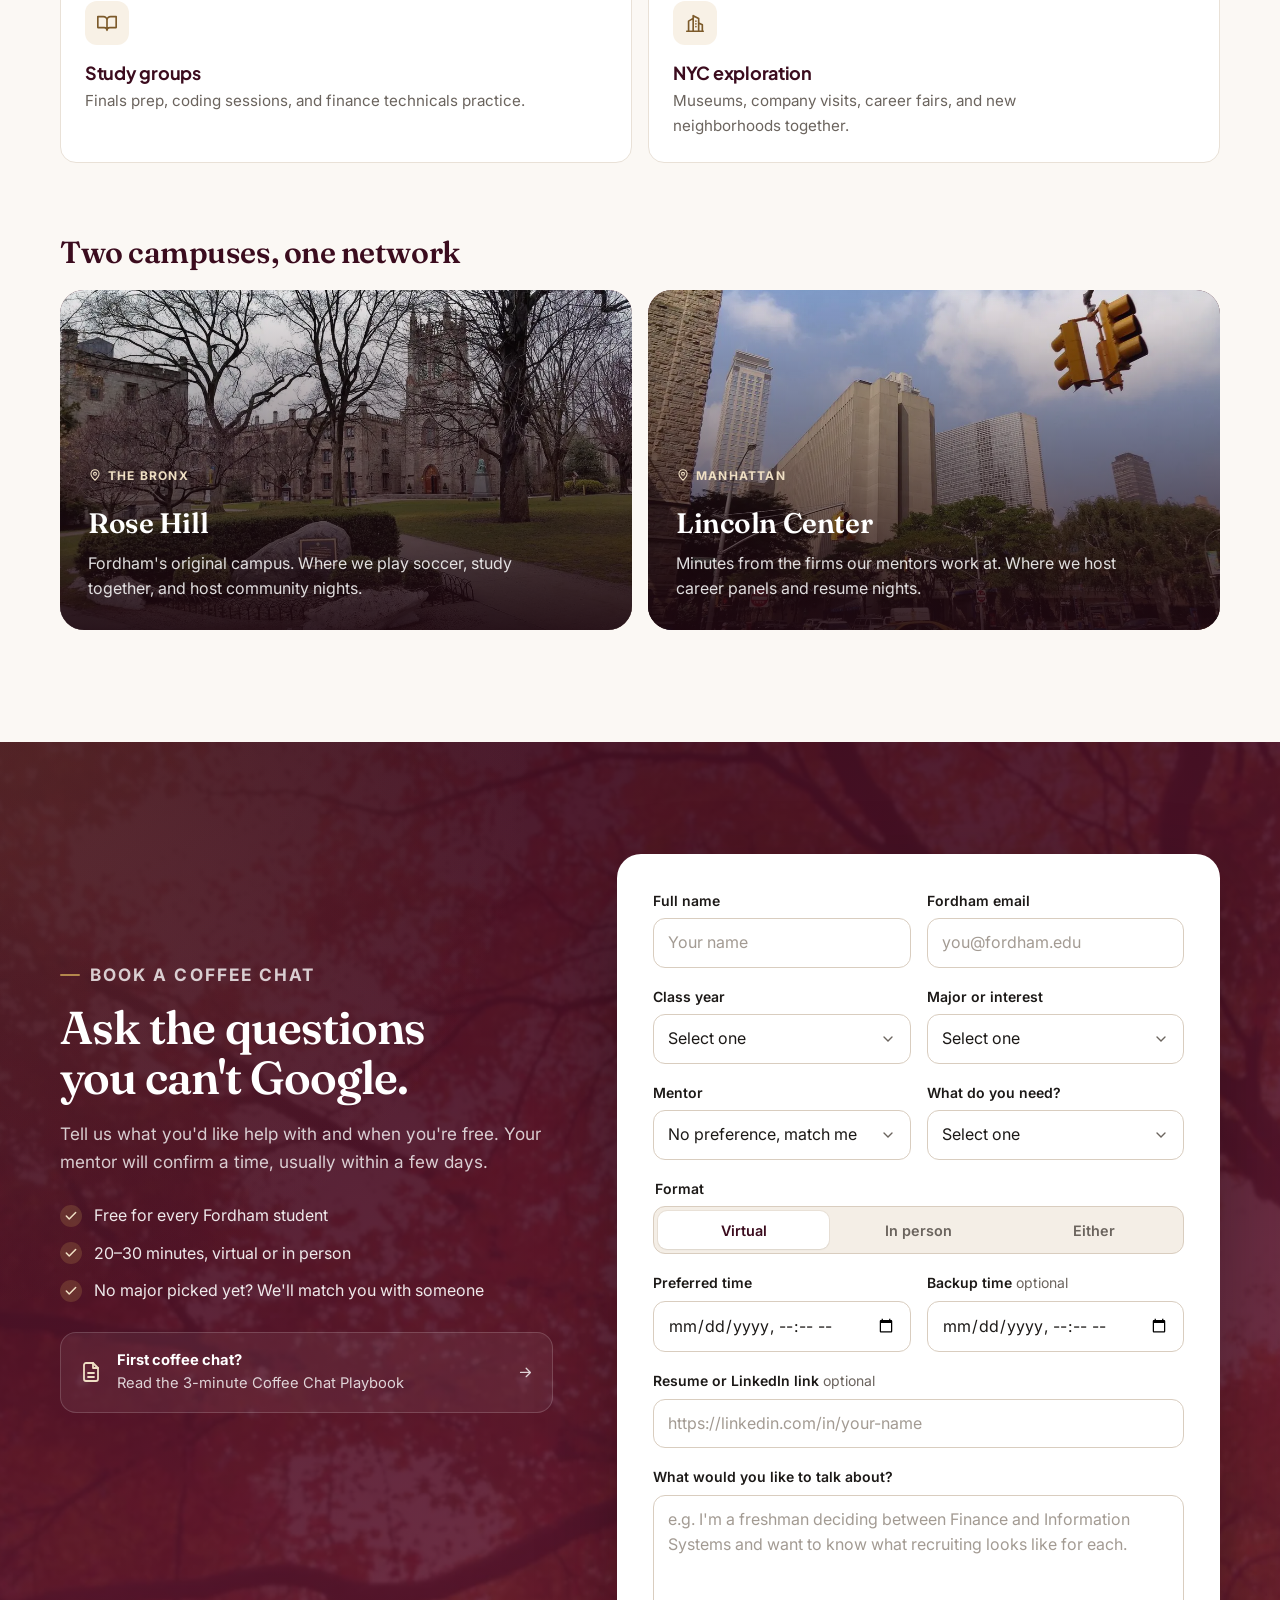
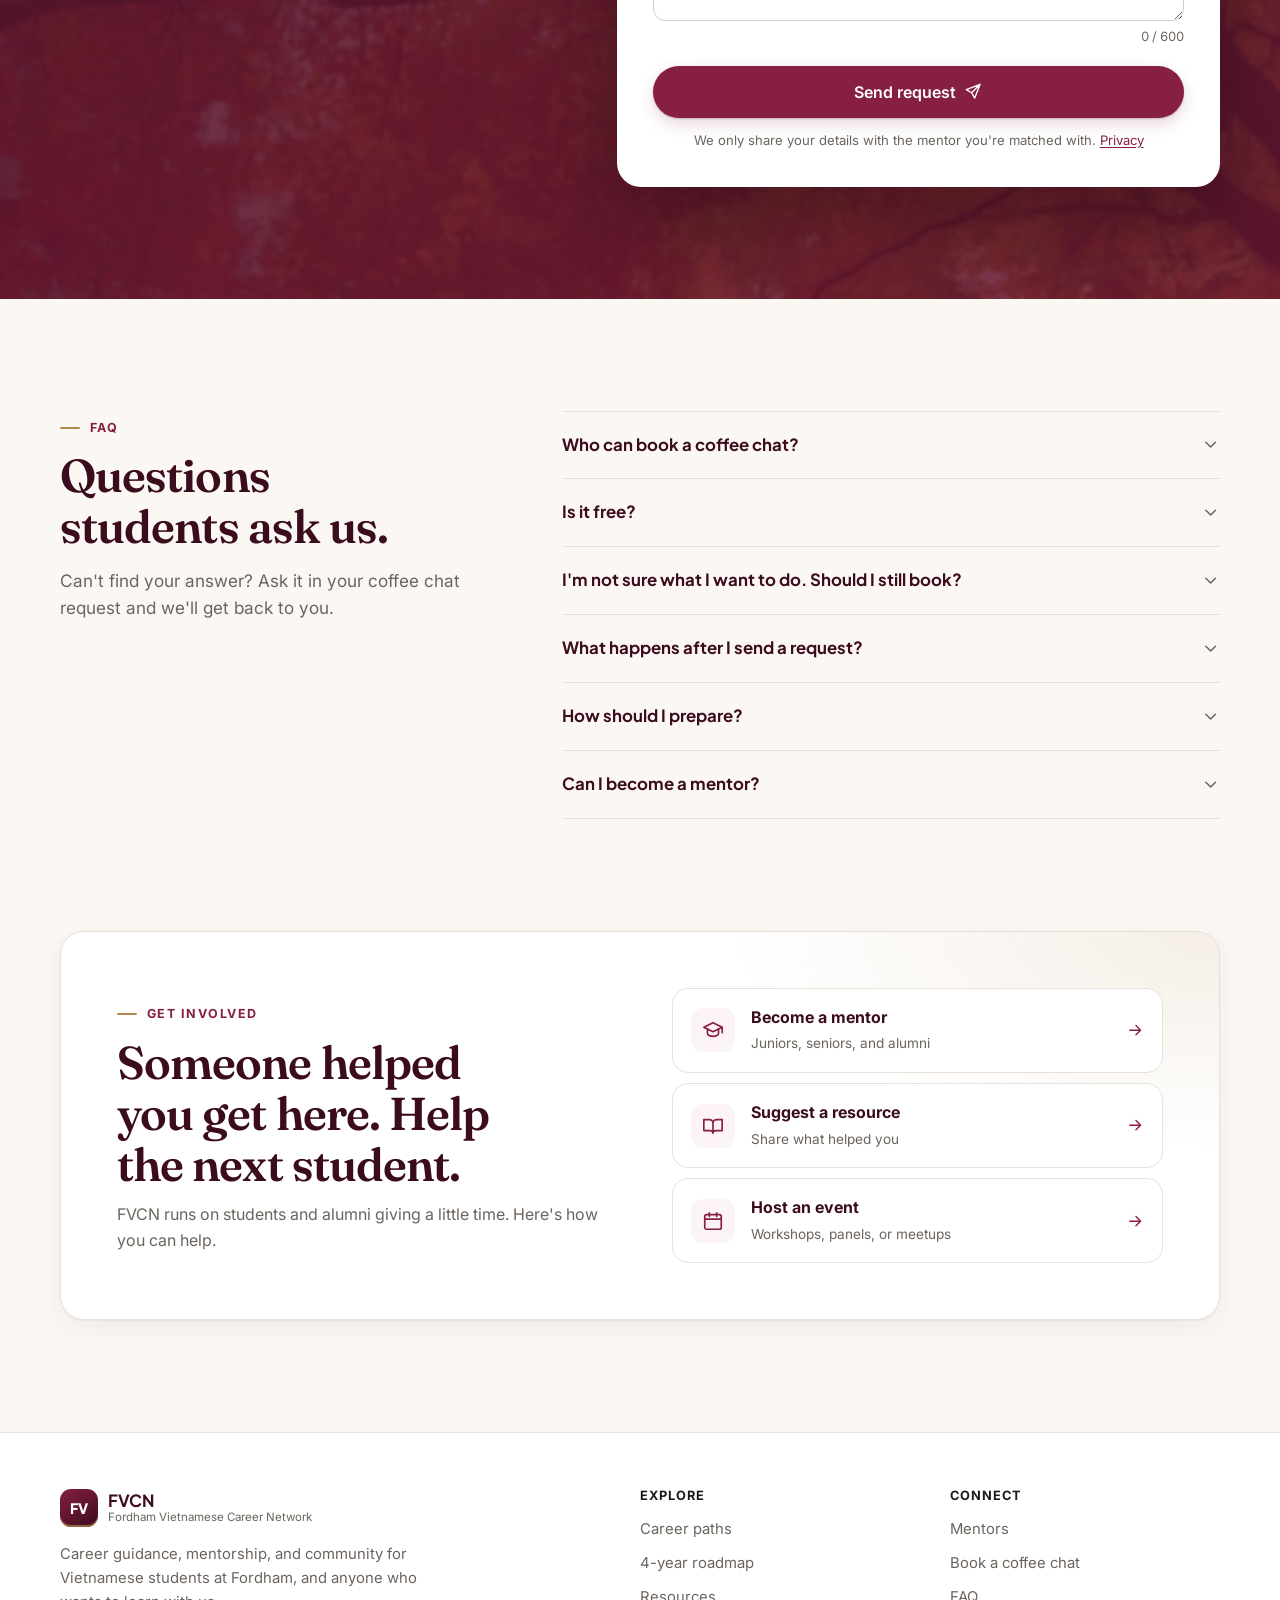
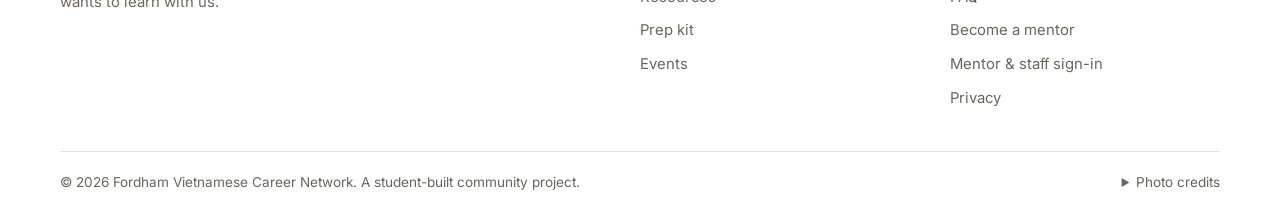
==== commit 3fbd3009: "Add the Prep kit page with an interview question bank - New prep.html with 46 interview questions ac" ====
--- a/index.html
+++ b/index.html
@@ -104,11 +104,11 @@
       </a>
 
       <div class="nav-links" id="navLinks">
-        <a href="#how-it-works">How it works</a>
         <a href="#paths">Career paths</a>
         <a href="#roadmap">Roadmap</a>
         <a href="#mentors">Mentors</a>
         <a href="#resources">Resources</a>
+        <a href="prep.html">Prep kit</a>
         <a href="#events">Events</a>
         <a href="#booking" class="btn btn-primary nav-mobile-cta">Book a coffee chat</a>
       </div>
@@ -453,6 +453,14 @@
         </div>
 
         <div class="booking-card reveal">
+          <div class="service-notice" id="serviceNotice" role="status" hidden>
+            <svg class="icon" aria-hidden="true"><use href="#i-clock"></use></svg>
+            <p>
+              <strong>Online requests are briefly unavailable.</strong>
+              You can still fill in the form: it's saved on this device, so you can send it as soon as we're back.
+              In a hurry? Every mentor's LinkedIn is on their <a href="#mentors">profile</a>.
+            </p>
+          </div>
           <form class="booking-form" id="bookingForm" novalidate>
             <div class="form-row">
               <div class="field">
@@ -661,6 +669,7 @@
         <a href="#paths">Career paths</a>
         <a href="#roadmap">4-year roadmap</a>
         <a href="#resources">Resources</a>
+        <a href="prep.html">Prep kit</a>
         <a href="#events">Events</a>
       </nav>
 
--- a/css/style.css
+++ b/css/style.css
@@ -2460,6 +2460,38 @@
   color: var(--ink);
   font-weight: 600;
   text-align: right;
+}
+
+.service-notice {
+  display: flex;
+  gap: 12px;
+  margin-bottom: 22px;
+  padding: 14px 16px;
+  border: 1px solid var(--gold-100);
+  border-radius: 12px;
+  background: var(--gold-50);
+  color: #6a4b20;
+  font-size: 0.875rem;
+  line-height: 1.5;
+}
+
+.service-notice .icon {
+  flex: none;
+  width: 20px;
+  height: 20px;
+  margin-top: 1px;
+  color: var(--gold);
+}
+
+.service-notice strong {
+  display: block;
+  color: #4f3714;
+}
+
+.service-notice a {
+  font-weight: 600;
+  text-decoration: underline;
+  text-underline-offset: 2px;
 }
 
 .demo-note {
@@ -3586,3 +3618,98 @@
 .testimonial figcaption span {
   color: var(--muted);
 }
+
+/* ==========================================================================
+   Content pages (Prep kit, Around campus)
+   ========================================================================== */
+.page-hero {
+  position: relative;
+  padding: calc(var(--header-h) + clamp(48px, 7vw, 88px)) 0 clamp(56px, 7vw, 88px);
+  overflow: hidden;
+  isolation: isolate;
+  background: var(--maroon-900);
+  color: white;
+}
+
+.page-hero-media {
+  position: absolute;
+  inset: 0;
+  z-index: -2;
+}
+
+.page-hero-media img {
+  width: 100%;
+  height: 100%;
+  object-fit: cover;
+}
+
+.page-hero::before {
+  content: "";
+  position: absolute;
+  inset: 0;
+  z-index: -1;
+  background:
+    radial-gradient(circle at 85% 20%, rgba(180, 136, 77, 0.22), transparent 45%),
+    linear-gradient(90deg, rgba(59, 12, 30, 0.96) 0%, rgba(59, 12, 30, 0.86) 50%, rgba(59, 12, 30, 0.62) 100%);
+}
+
+.page-hero-inner {
+  max-width: var(--container);
+}
+
+.page-hero h1 {
+  max-width: 820px;
+  margin-bottom: 18px;
+  color: white;
+  font-size: clamp(2.3rem, 4.6vw, 3.6rem);
+}
+
+.page-hero-lead {
+  max-width: 640px;
+  color: rgba(255, 255, 255, 0.84);
+  font-size: clamp(1.05rem, 1.4vw, 1.18rem);
+}
+
+.page-hero-links {
+  display: flex;
+  flex-wrap: wrap;
+  gap: 10px;
+  margin-top: 30px;
+}
+
+.page-hero-links a {
+  display: inline-flex;
+  align-items: center;
+  gap: 8px;
+  min-height: 40px;
+  padding: 0 16px;
+  border: 1px solid rgba(255, 255, 255, 0.22);
+  border-radius: 999px;
+  background: rgba(255, 255, 255, 0.08);
+  color: white;
+  font-size: 0.9rem;
+  font-weight: 600;
+  transition: background 0.2s, border-color 0.2s;
+}
+
+.page-hero-links a:hover {
+  background: rgba(255, 255, 255, 0.16);
+  border-color: rgba(255, 255, 255, 0.4);
+}
+
+.page-hero-links .icon {
+  color: var(--gold-100);
+}
+
+.section-head-row {
+  display: flex;
+  flex-wrap: wrap;
+  align-items: flex-end;
+  justify-content: space-between;
+  gap: 16px 32px;
+  margin-bottom: clamp(28px, 3.5vw, 40px);
+}
+
+.section-head-row .section-head {
+  margin-bottom: 0;
+}
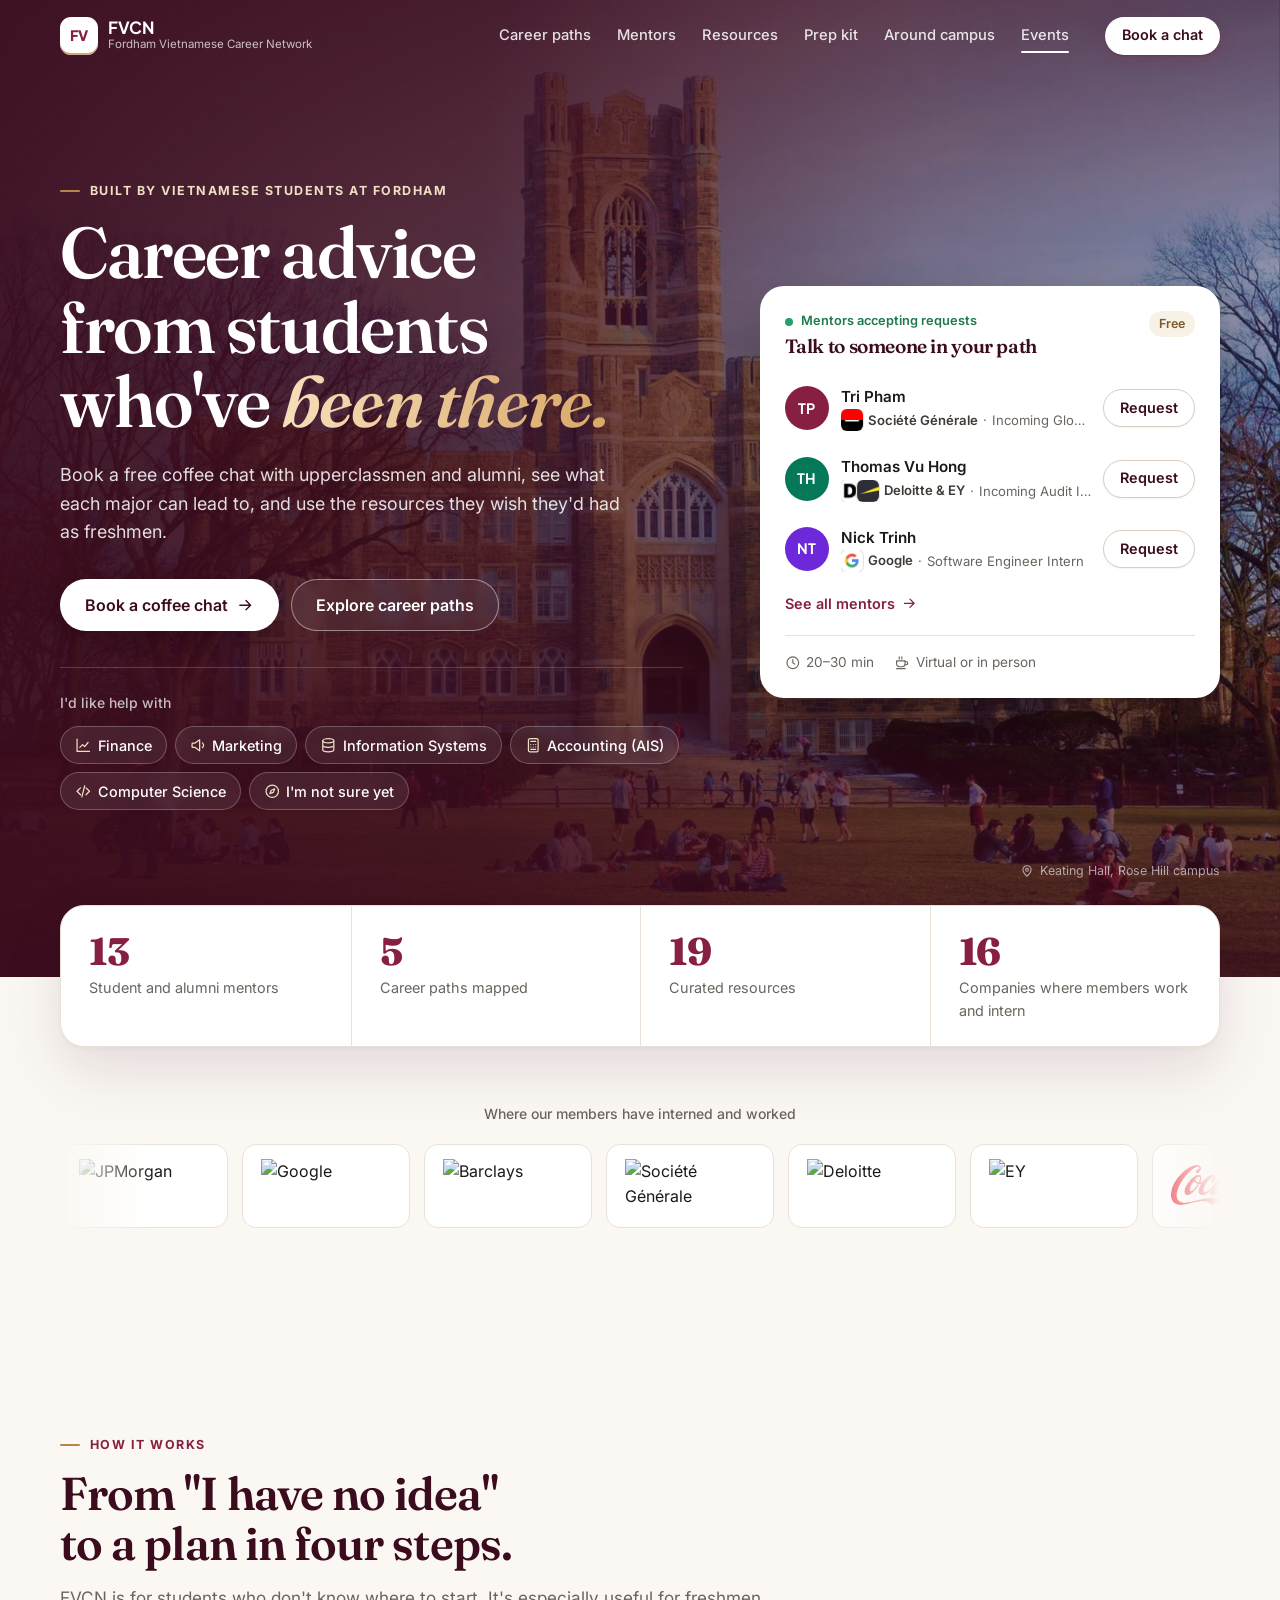
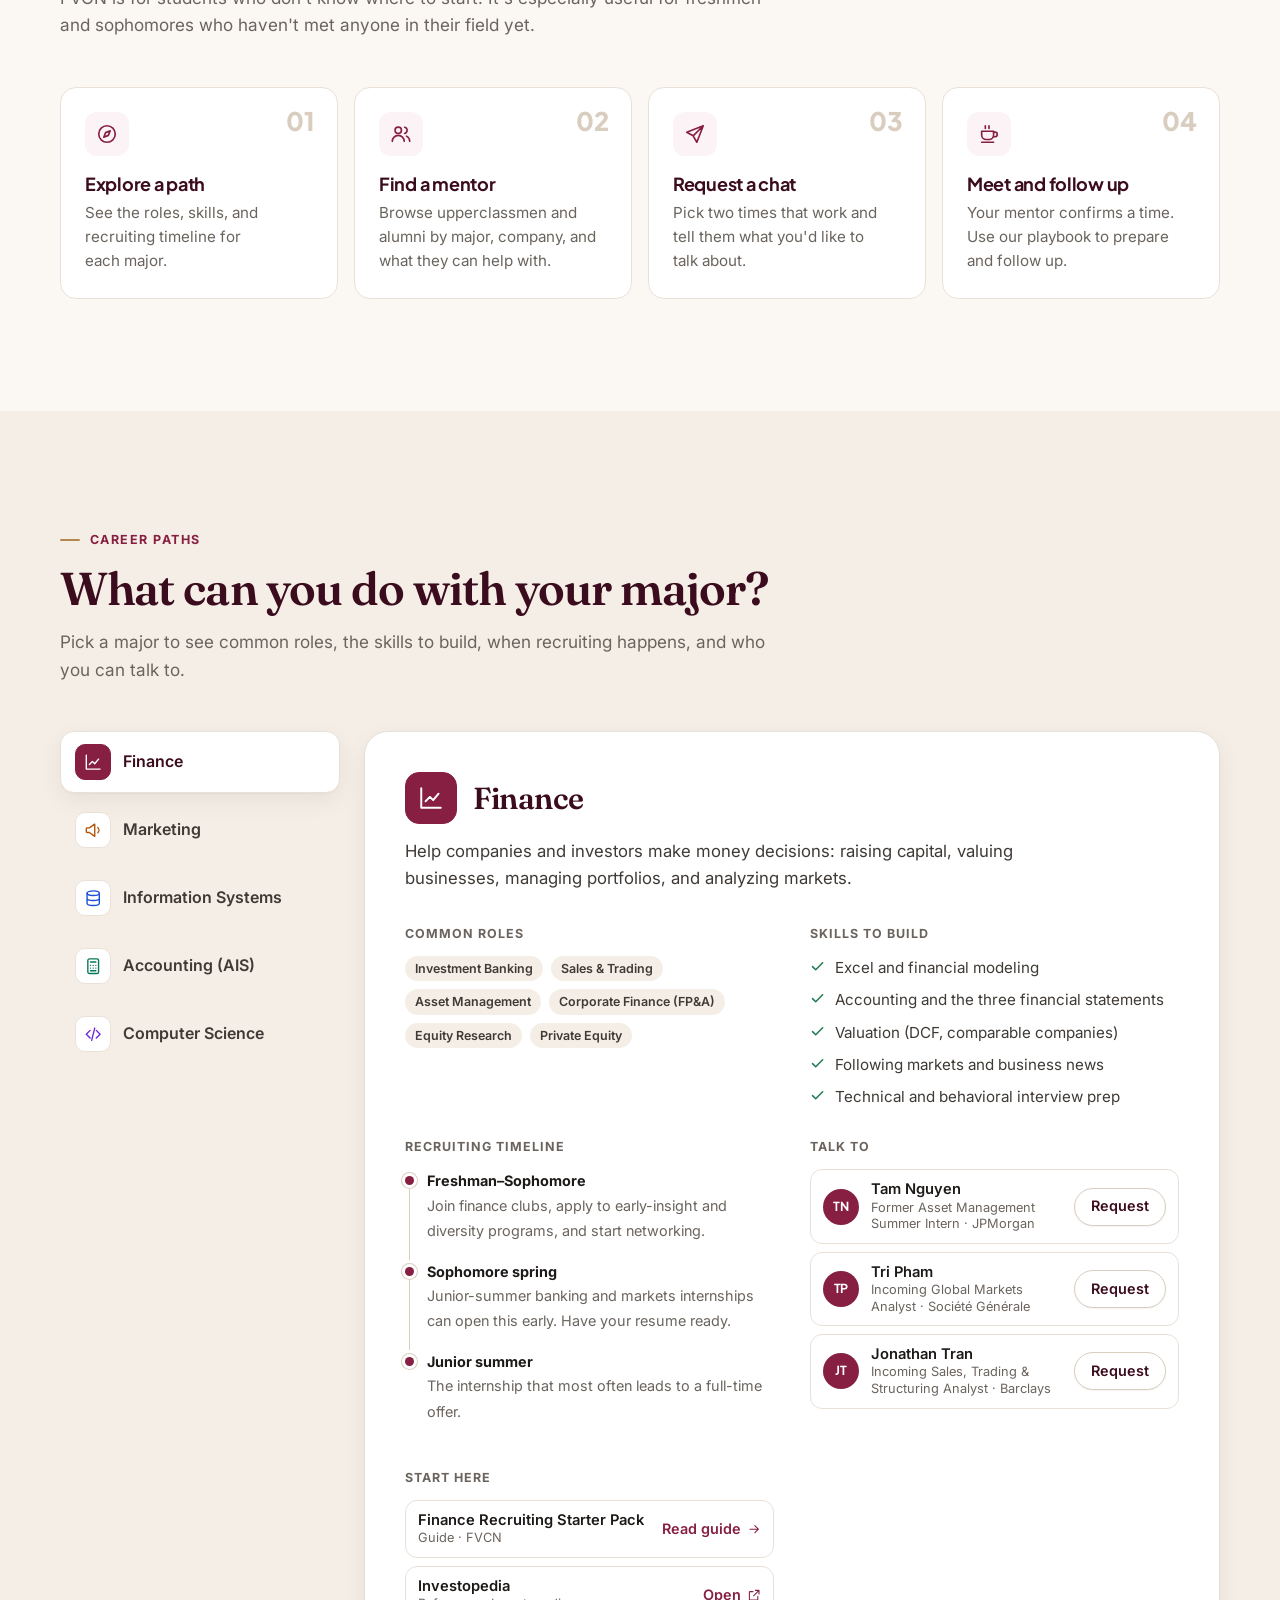
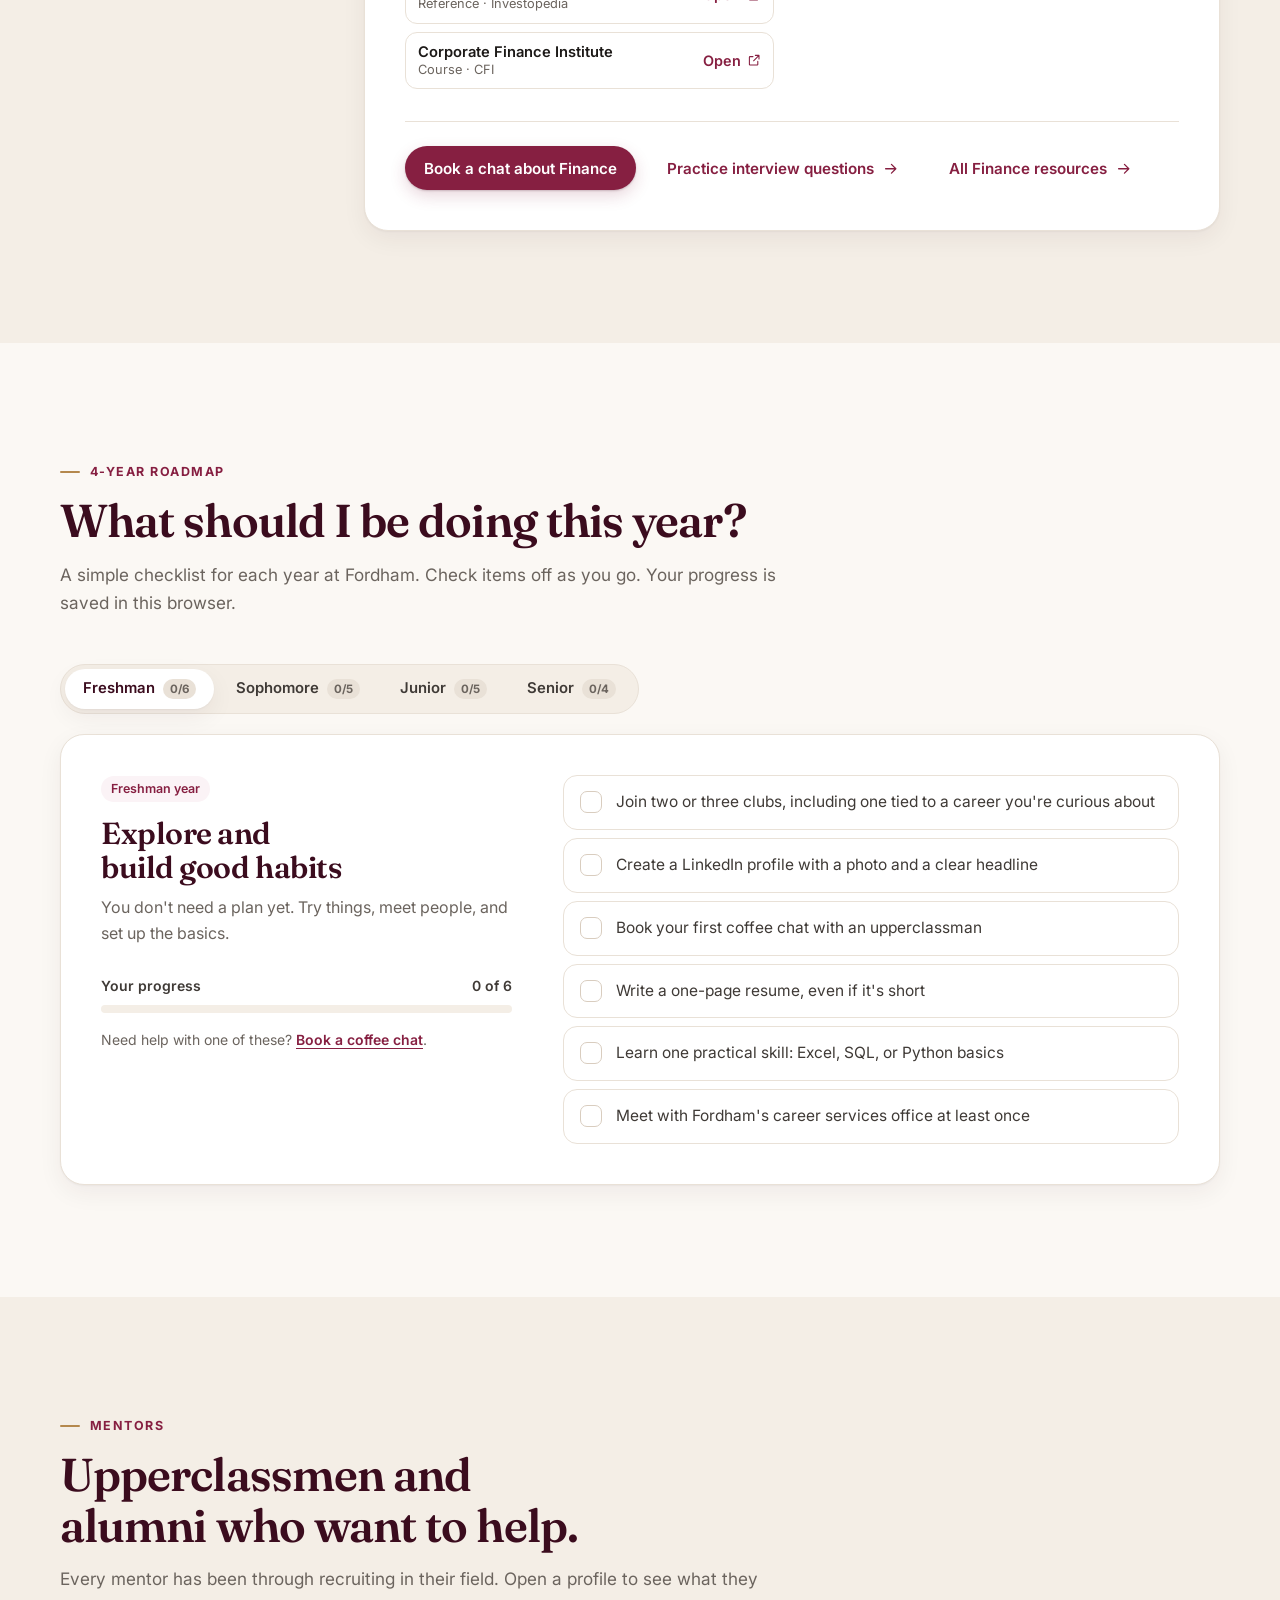
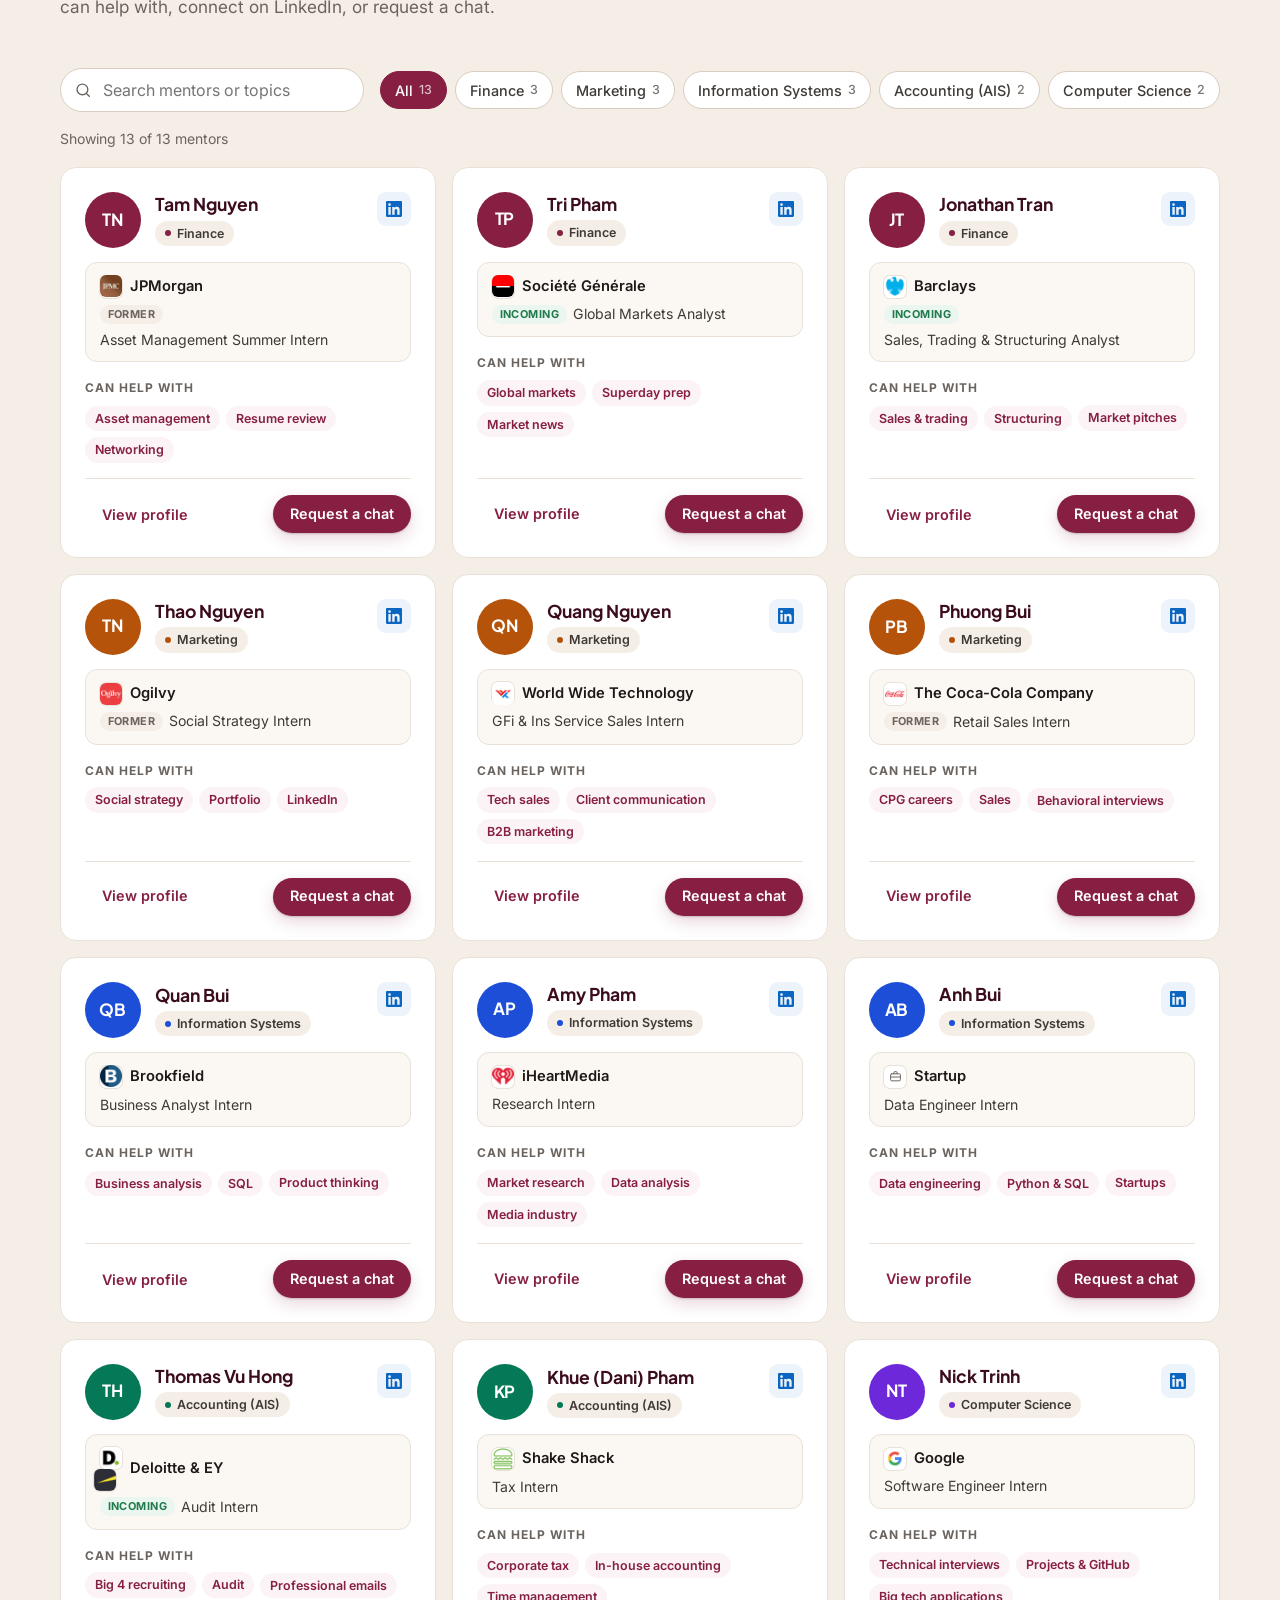
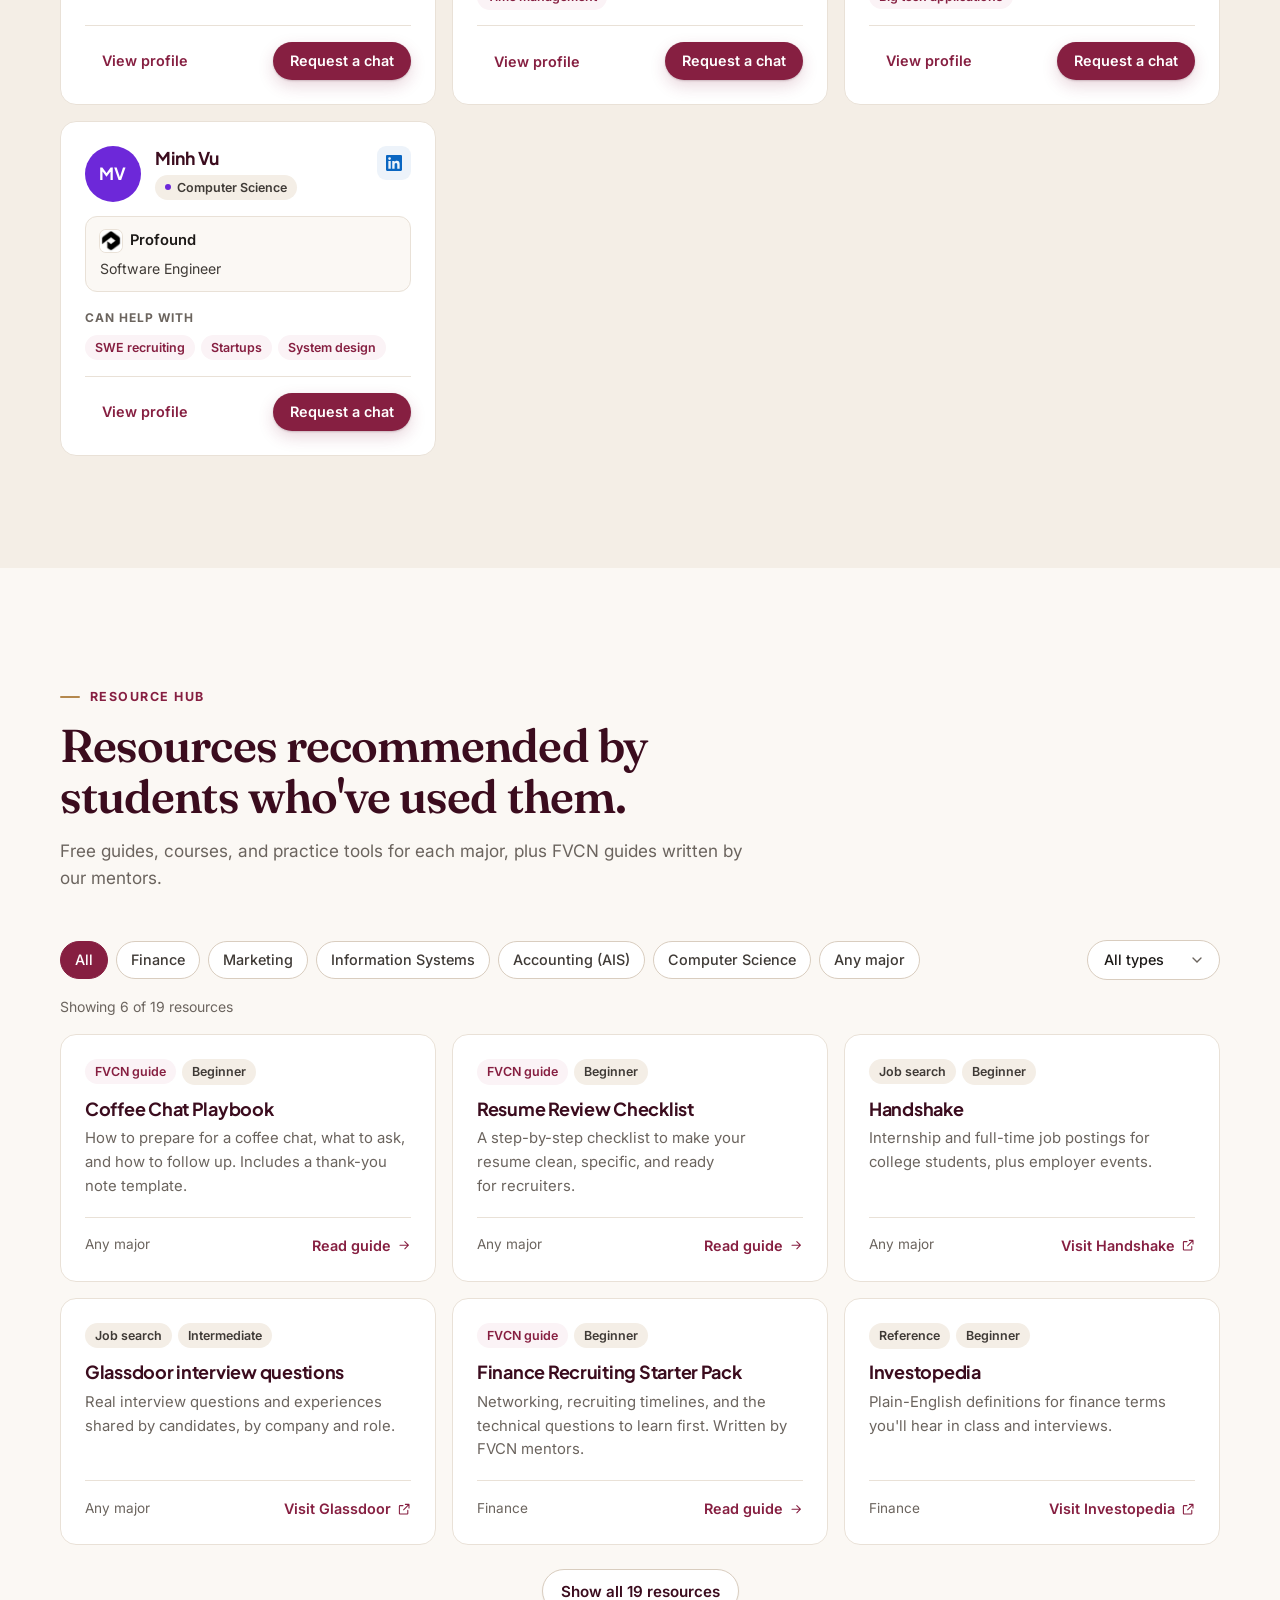
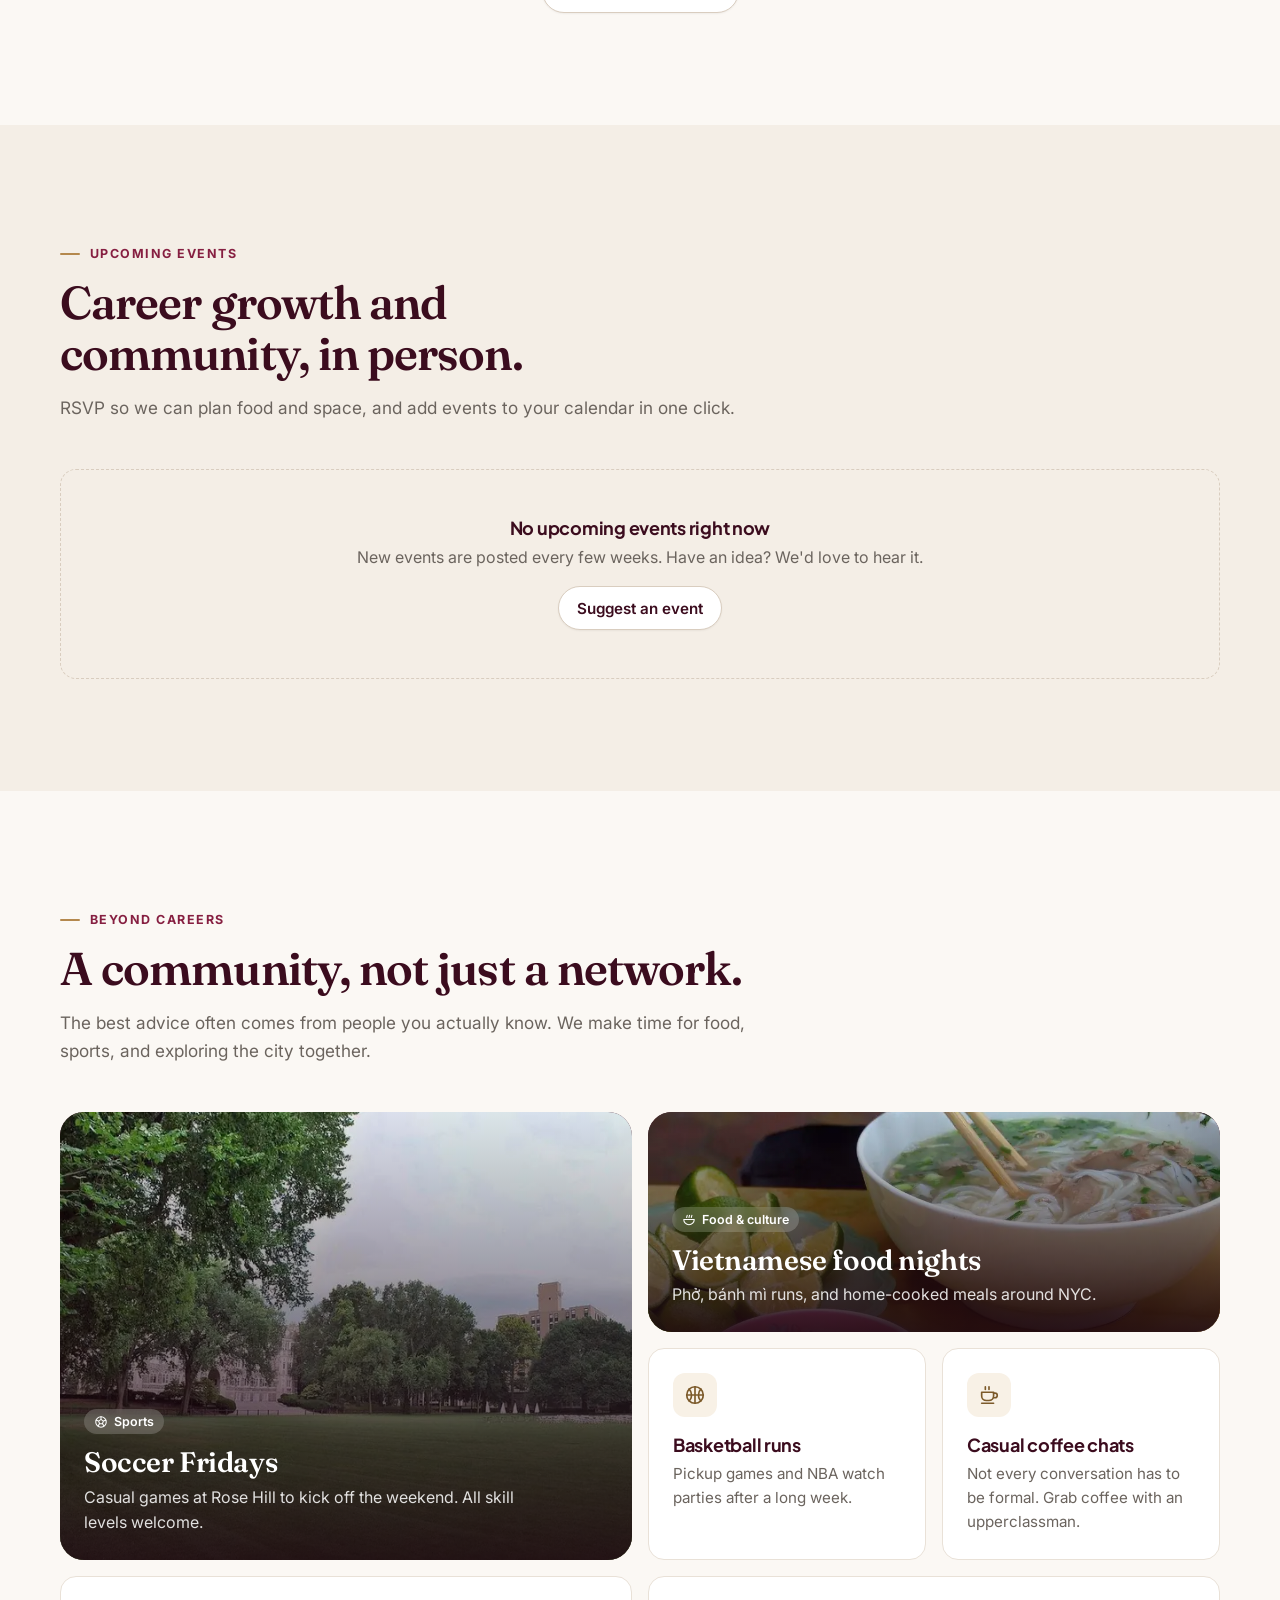
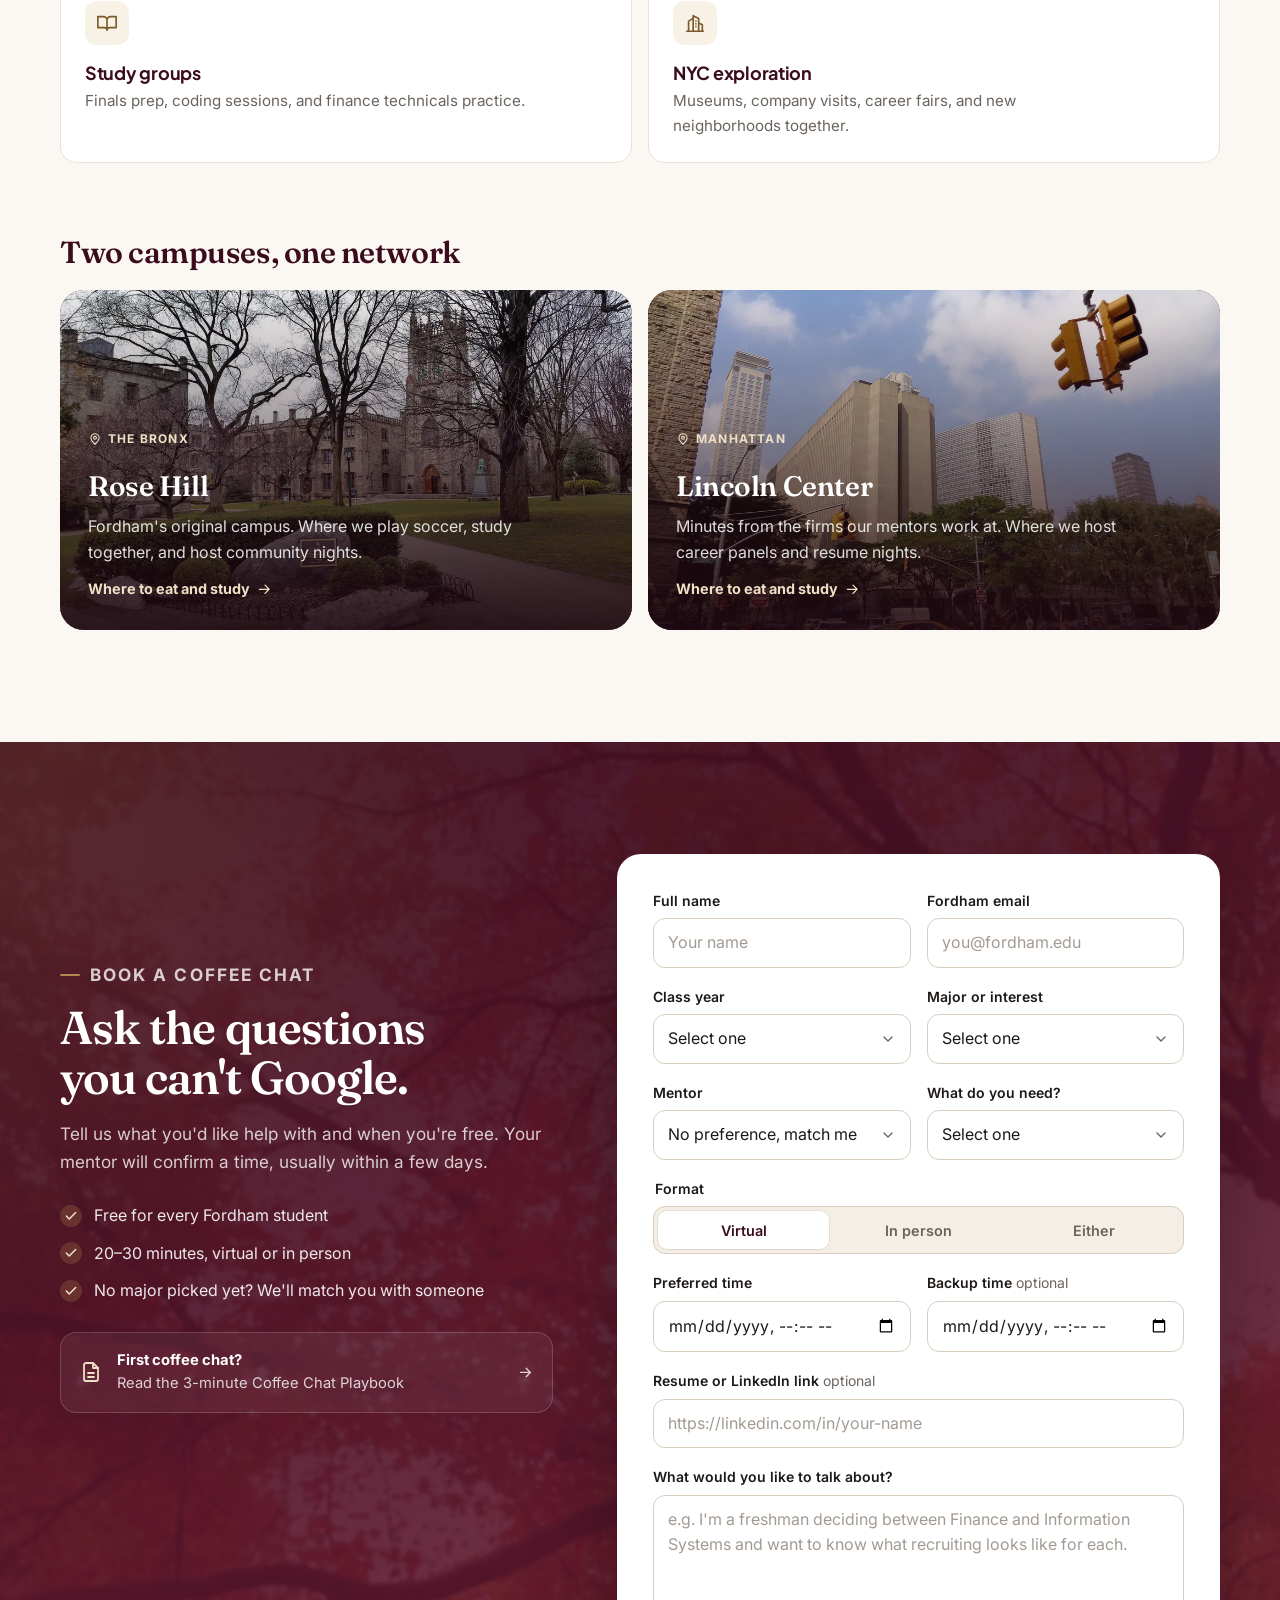
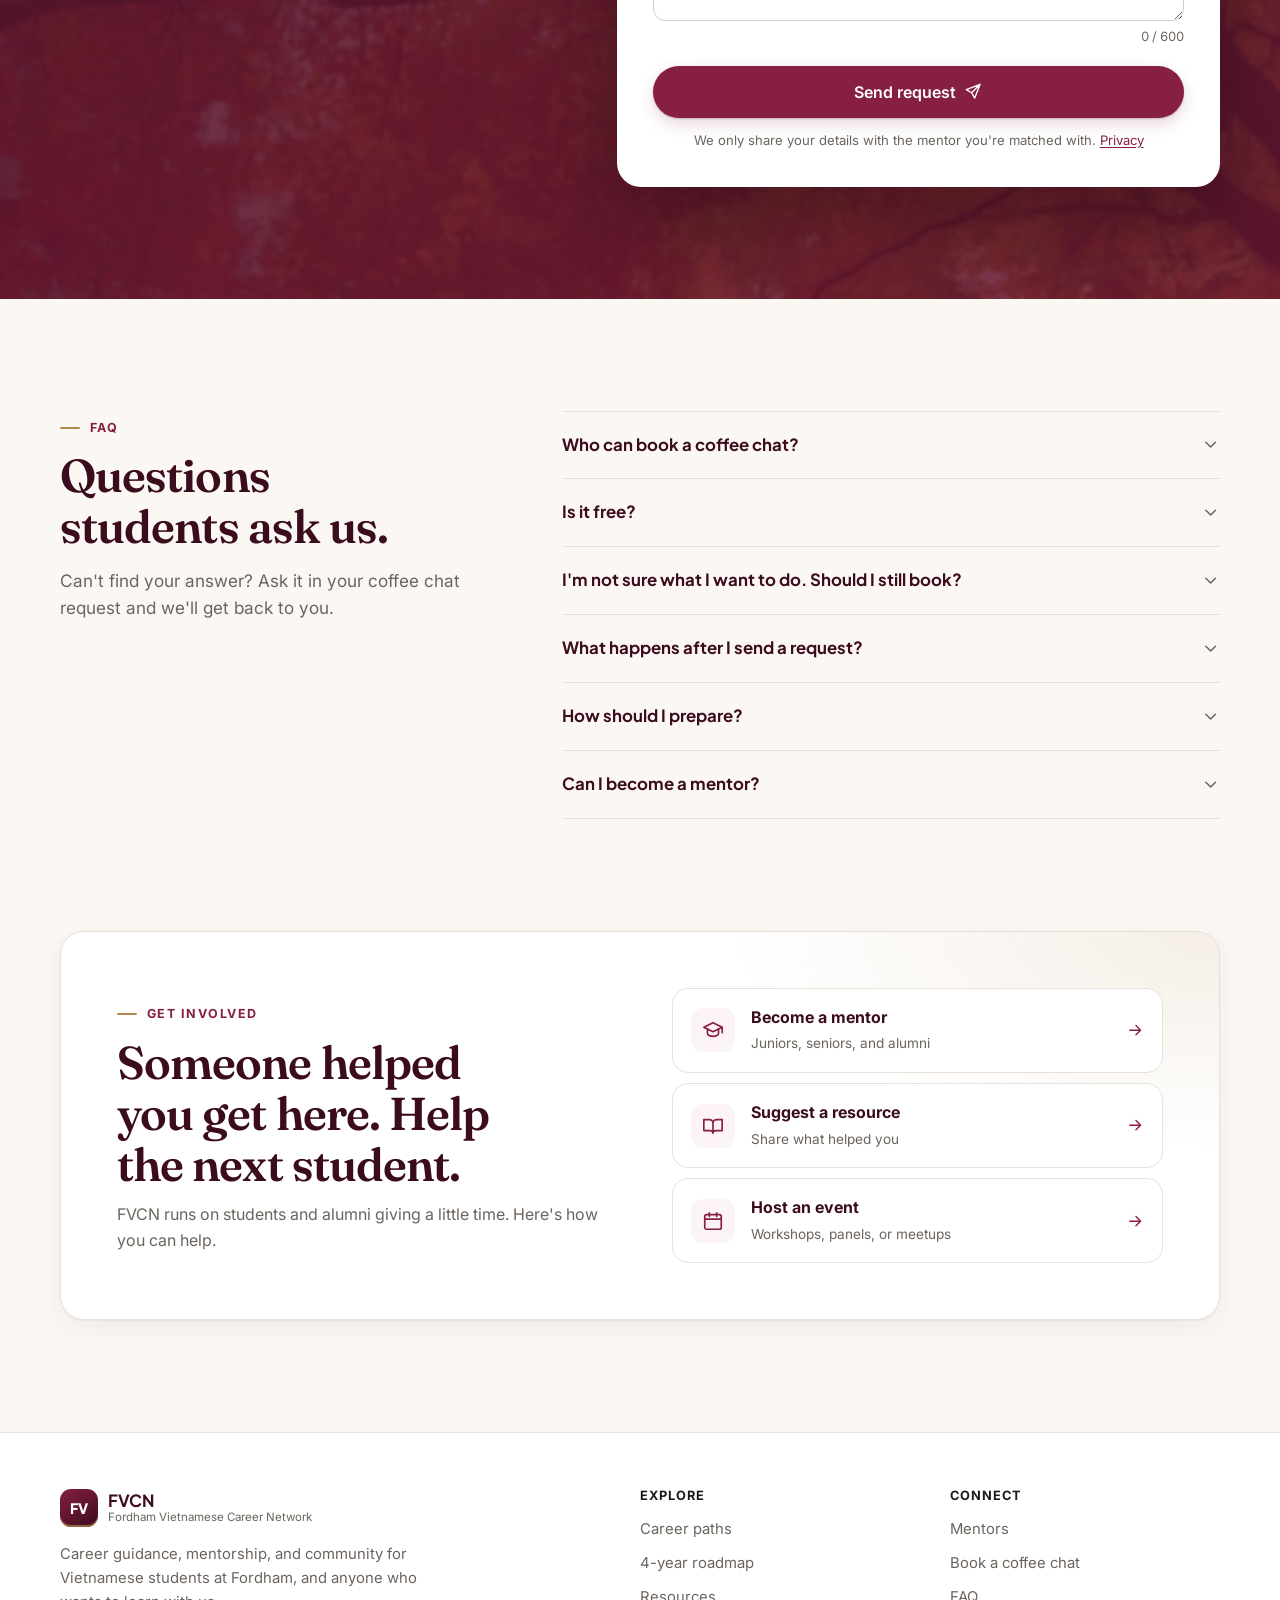
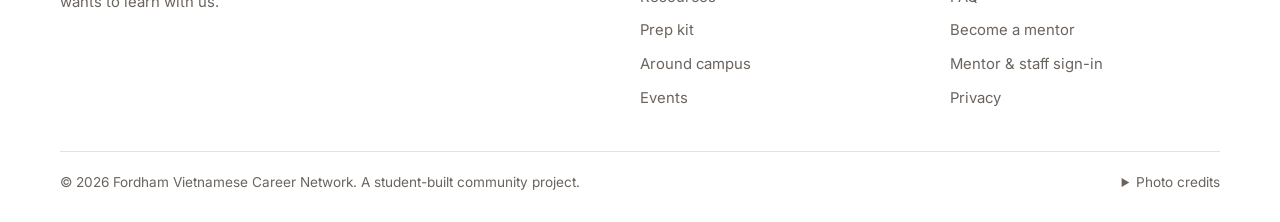
==== commit 56d2e9f6: "Add an Around campus guide for food, coffee, and study spots - New campus.html with 26 places in thr" ====
--- a/index.html
+++ b/index.html
@@ -105,10 +105,10 @@
 
       <div class="nav-links" id="navLinks">
         <a href="#paths">Career paths</a>
-        <a href="#roadmap">Roadmap</a>
         <a href="#mentors">Mentors</a>
         <a href="#resources">Resources</a>
         <a href="prep.html">Prep kit</a>
+        <a href="campus.html">Around campus</a>
         <a href="#events">Events</a>
         <a href="#booking" class="btn btn-primary nav-mobile-cta">Book a coffee chat</a>
       </div>
@@ -402,6 +402,7 @@
                 <span class="campus-kicker"><svg class="icon" aria-hidden="true"><use href="#i-pin"></use></svg>The Bronx</span>
                 <h4>Rose Hill</h4>
                 <p>Fordham's original campus. Where we play soccer, study together, and host community nights.</p>
+                <a class="campus-link" href="campus.html?area=rose-hill">Where to eat and study <svg class="icon" aria-hidden="true"><use href="#i-arrow-right"></use></svg></a>
               </div>
             </article>
             <article class="campus-card reveal">
@@ -410,6 +411,7 @@
                 <span class="campus-kicker"><svg class="icon" aria-hidden="true"><use href="#i-pin"></use></svg>Manhattan</span>
                 <h4>Lincoln Center</h4>
                 <p>Minutes from the firms our mentors work at. Where we host career panels and resume nights.</p>
+                <a class="campus-link" href="campus.html?area=lincoln-center">Where to eat and study <svg class="icon" aria-hidden="true"><use href="#i-arrow-right"></use></svg></a>
               </div>
             </article>
           </div>
@@ -670,6 +672,7 @@
         <a href="#roadmap">4-year roadmap</a>
         <a href="#resources">Resources</a>
         <a href="prep.html">Prep kit</a>
+        <a href="campus.html">Around campus</a>
         <a href="#events">Events</a>
       </nav>
 
--- a/css/style.css
+++ b/css/style.css
@@ -3713,3 +3713,48 @@
 .section-head-row .section-head {
   margin-bottom: 0;
 }
+
+/* Closing call to action on content pages ---------------------------------- */
+.prep-cta-section {
+  padding-top: 0;
+}
+
+.prep-cta {
+  display: flex;
+  flex-wrap: wrap;
+  align-items: center;
+  justify-content: space-between;
+  gap: 20px 32px;
+  padding: clamp(28px, 4vw, 44px);
+  border-radius: var(--radius-lg);
+  background: linear-gradient(120deg, var(--maroon-900), var(--maroon));
+  color: rgba(255, 255, 255, 0.86);
+}
+
+.prep-cta h2 {
+  margin-bottom: 6px;
+  color: white;
+  font-size: clamp(1.6rem, 2.8vw, 2.1rem);
+}
+
+.campus-link {
+  display: inline-flex;
+  align-items: center;
+  gap: 6px;
+  margin-top: 12px;
+  color: var(--gold-100);
+  font-size: 0.9rem;
+  font-weight: 700;
+}
+
+.campus-link:hover {
+  color: white;
+}
+
+.campus-link .icon {
+  transition: transform 0.2s var(--ease);
+}
+
+.campus-link:hover .icon {
+  transform: translateX(3px);
+}
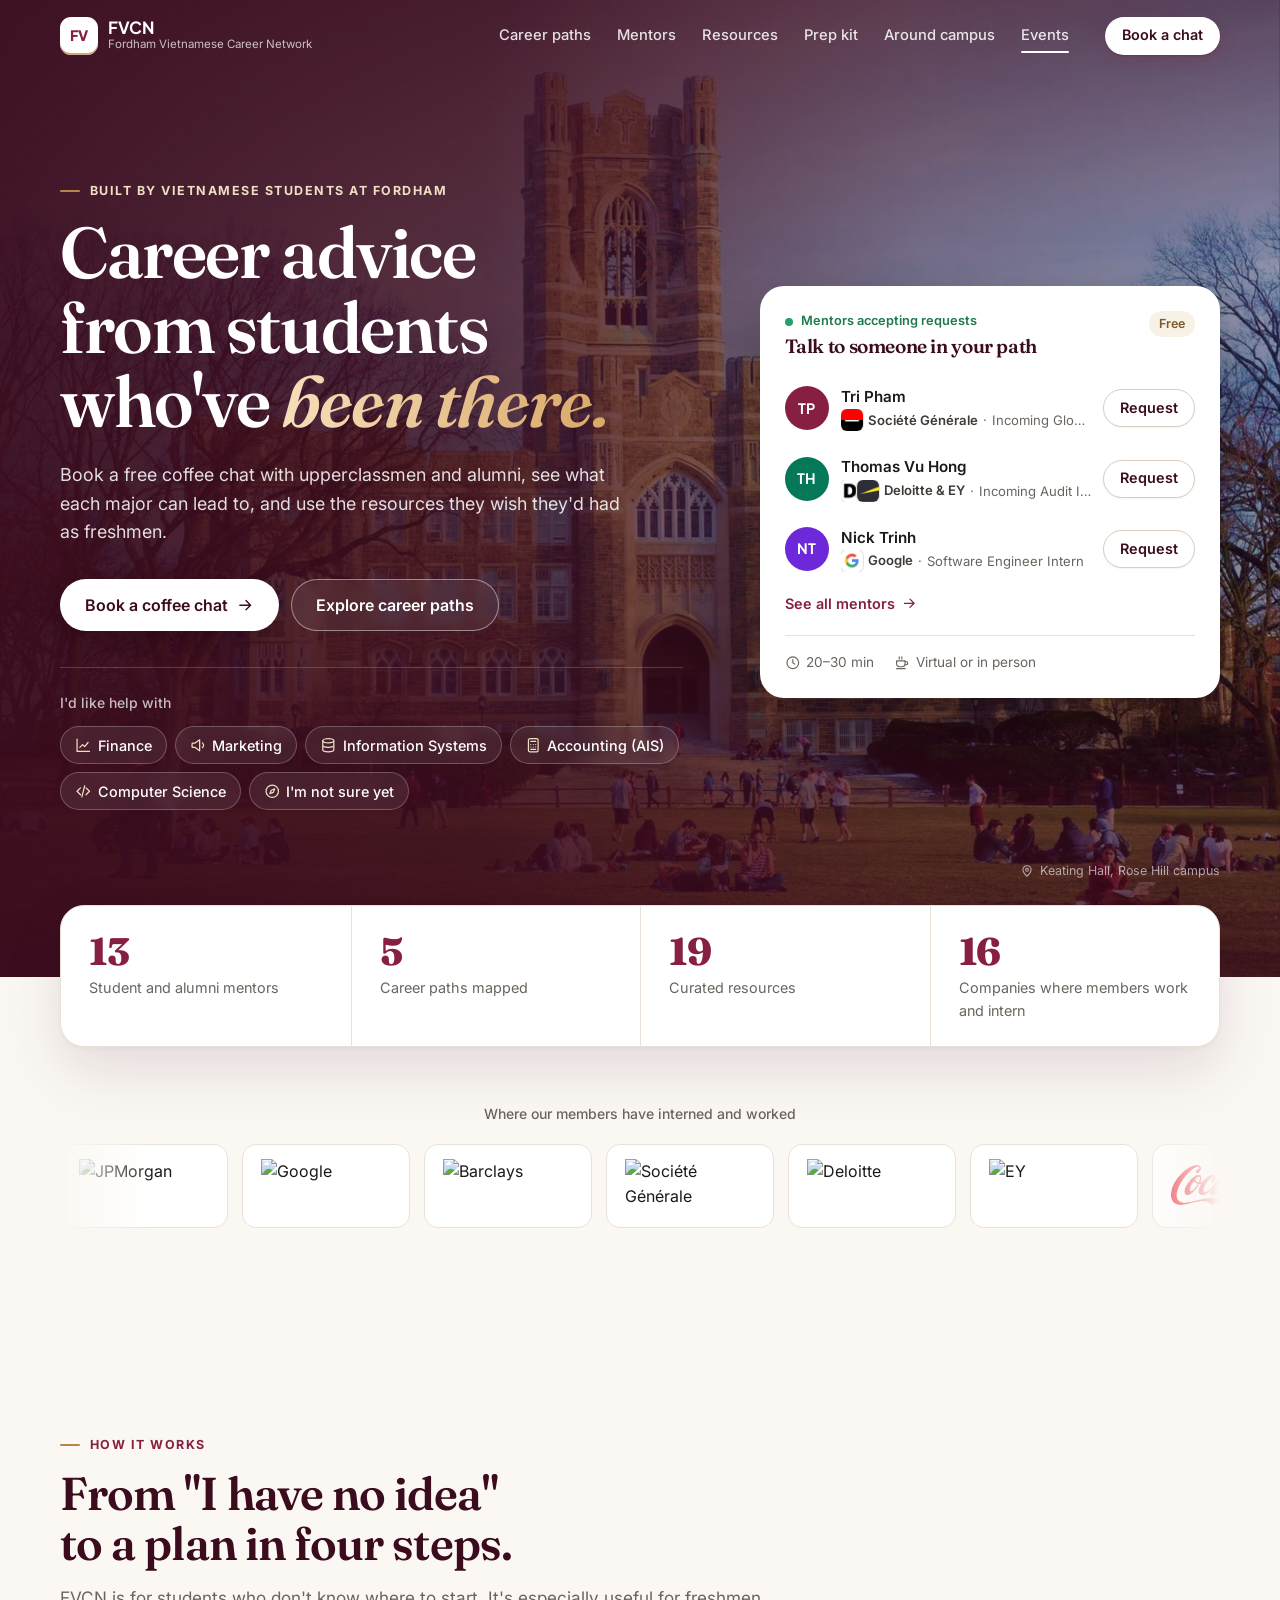
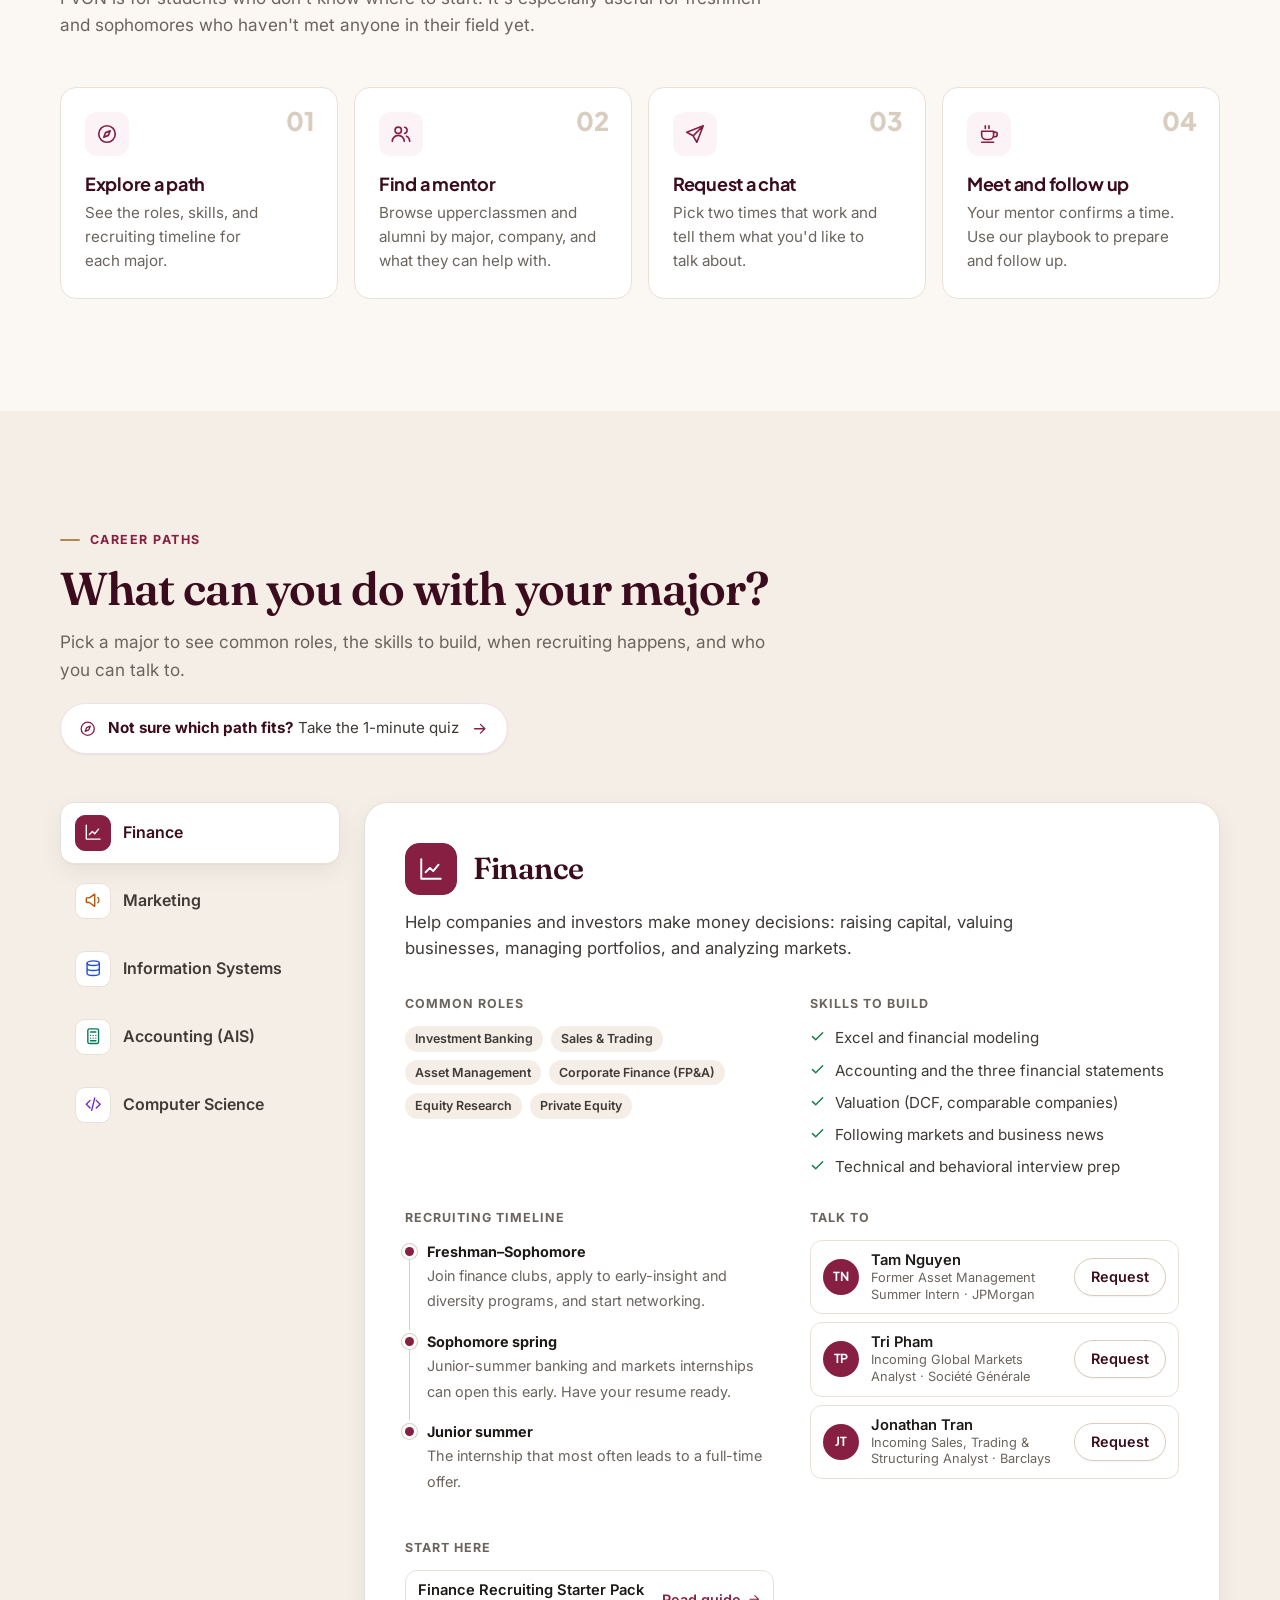
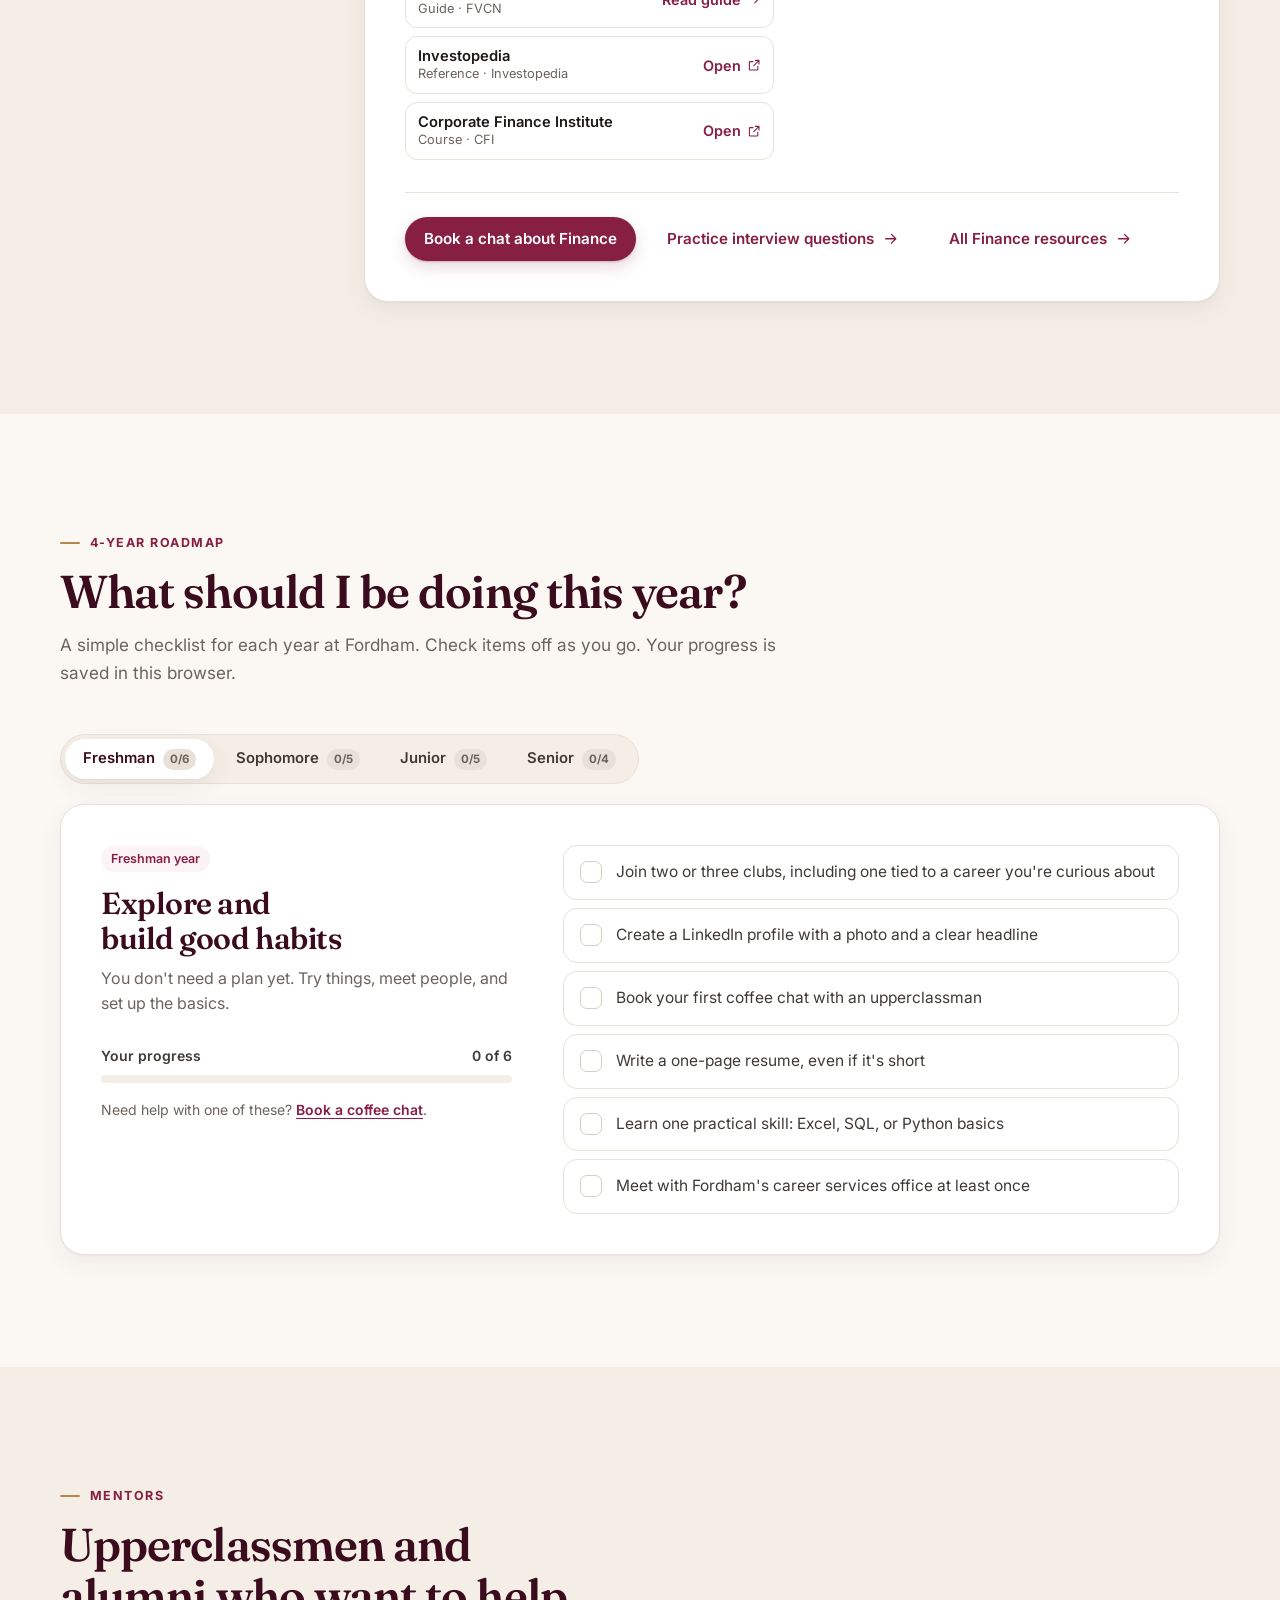
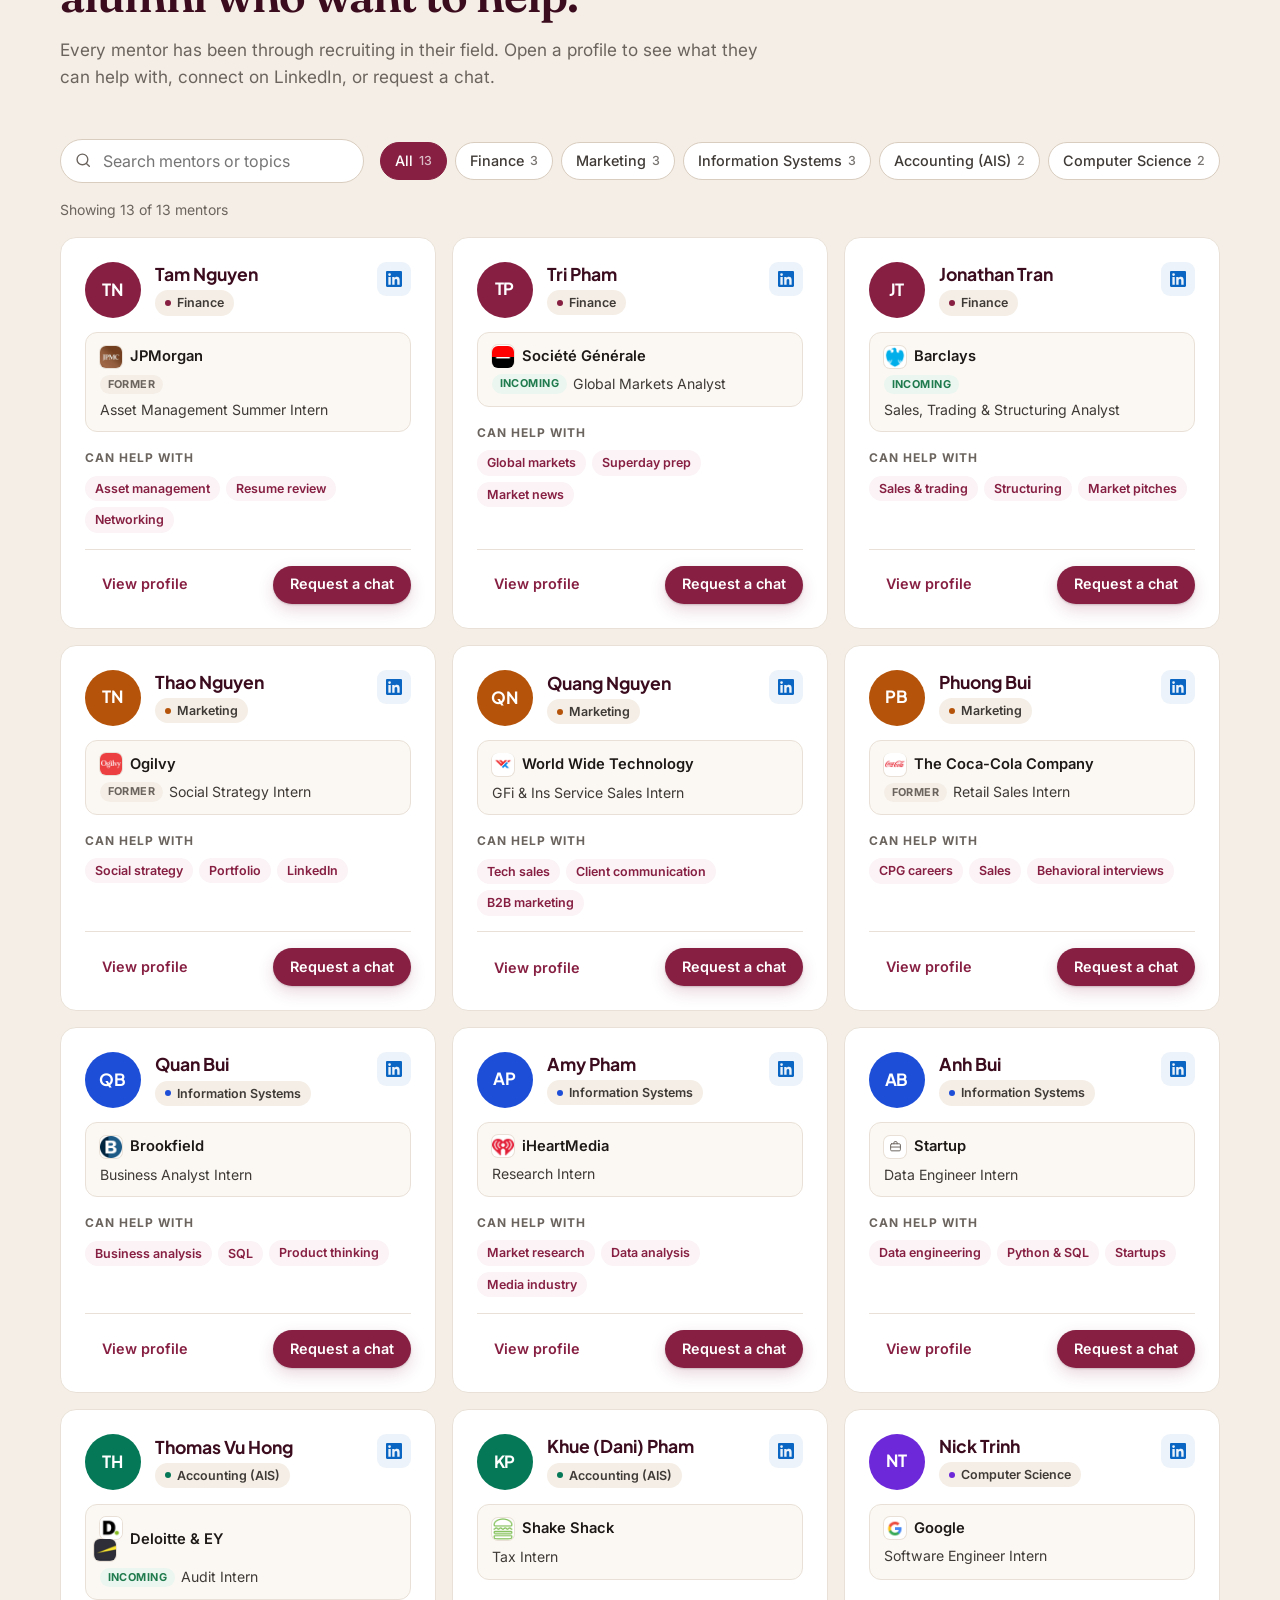
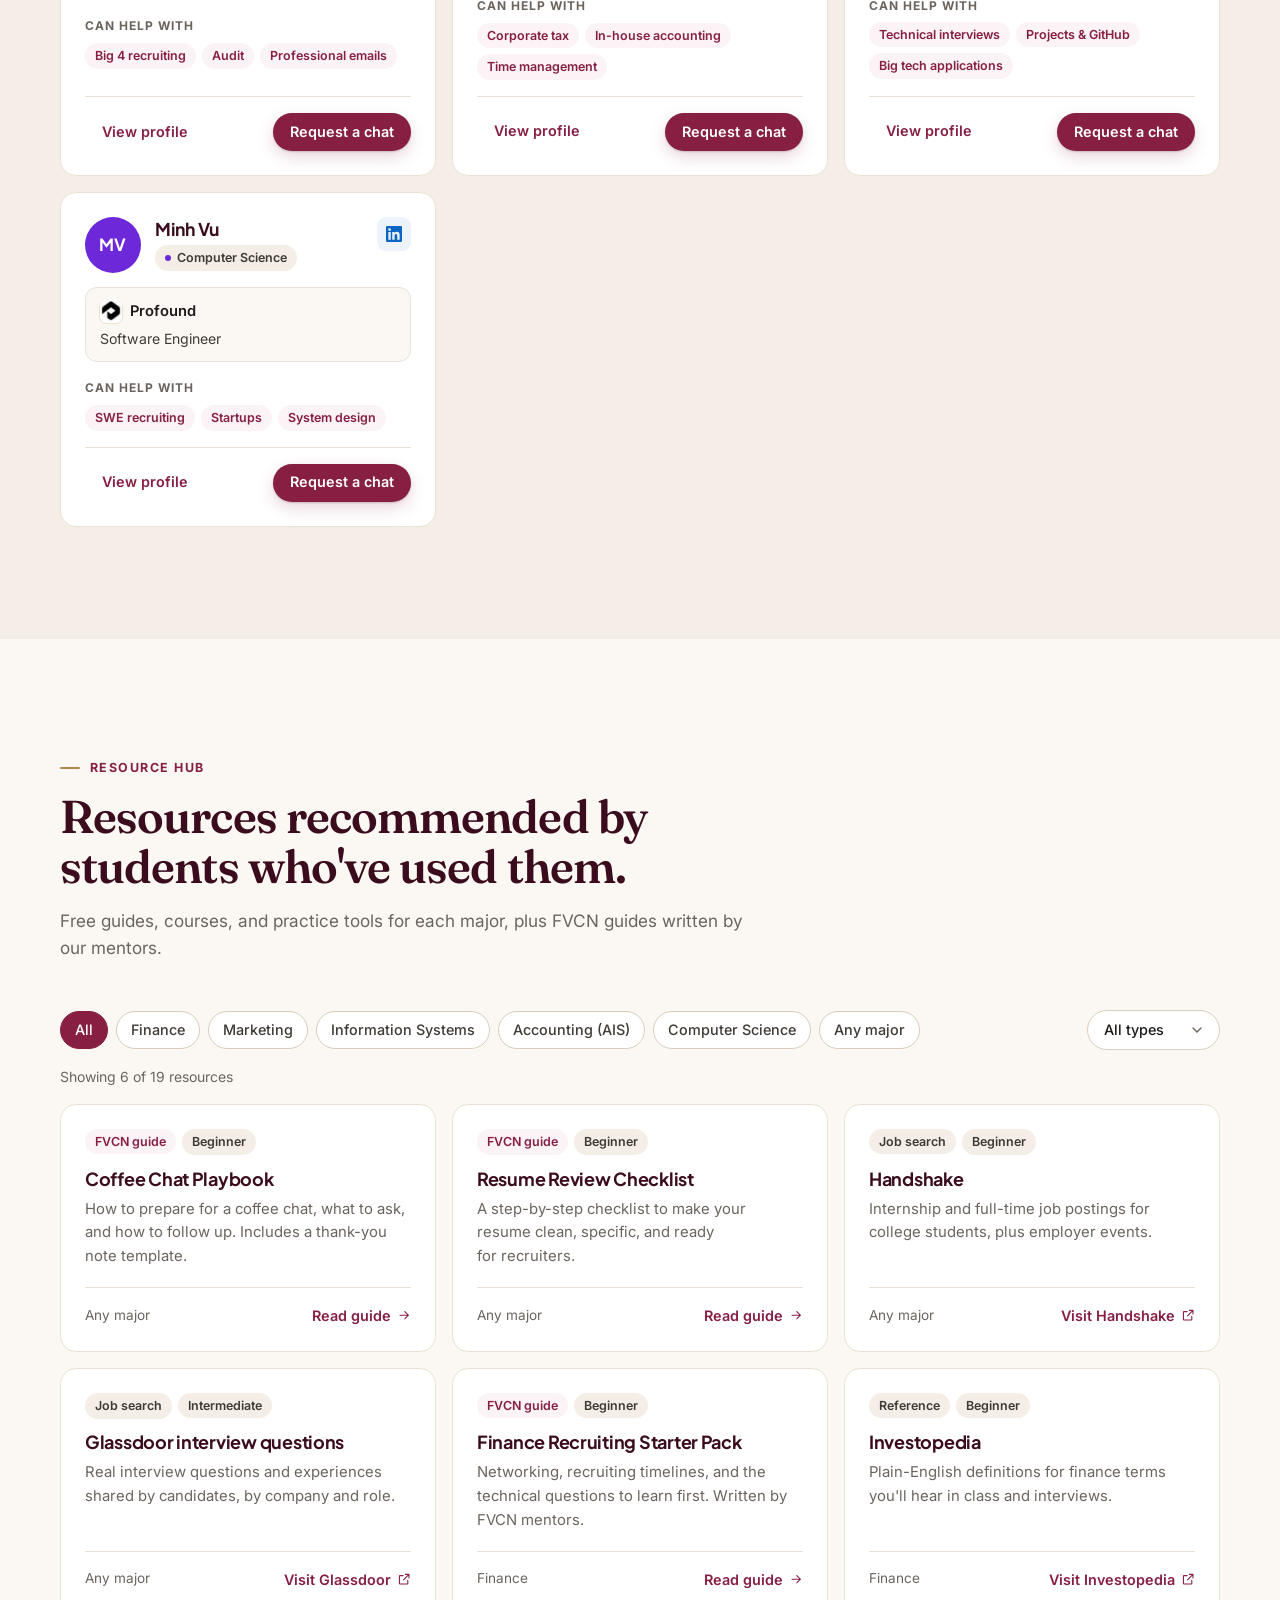
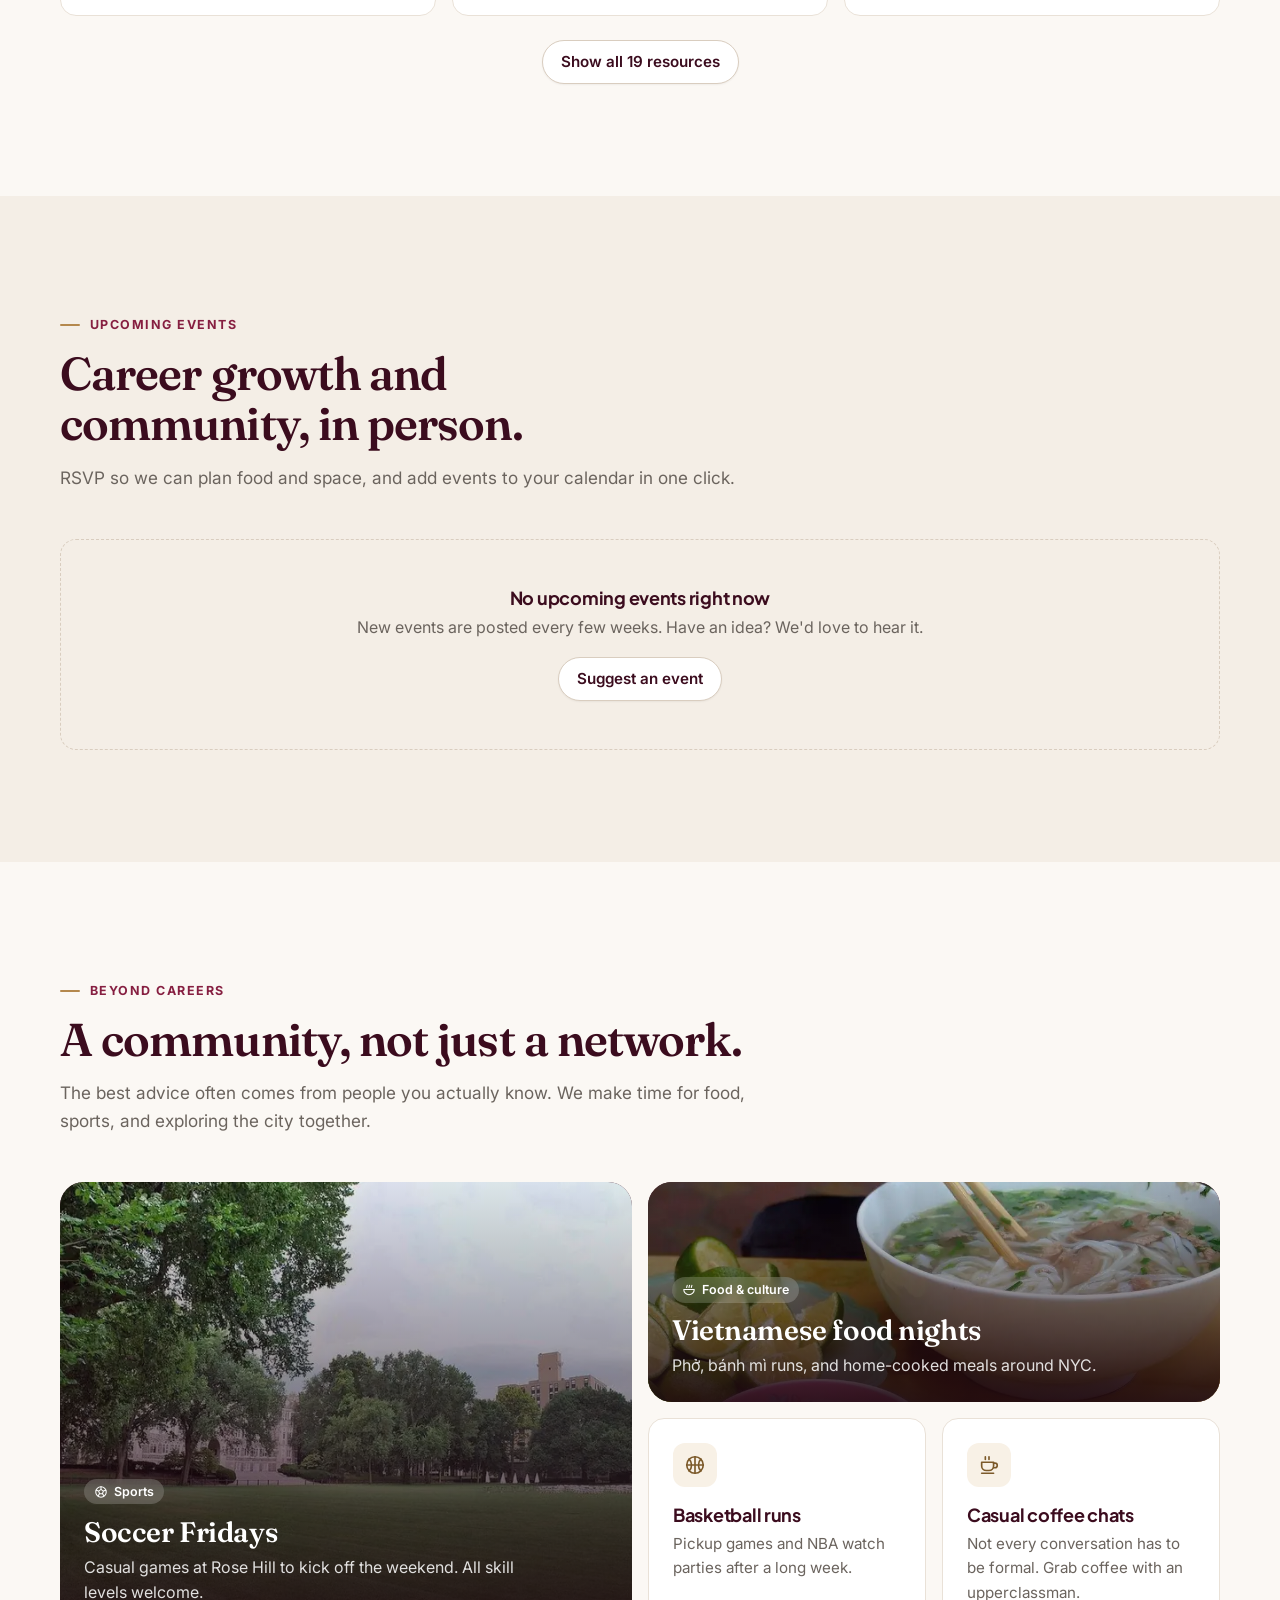
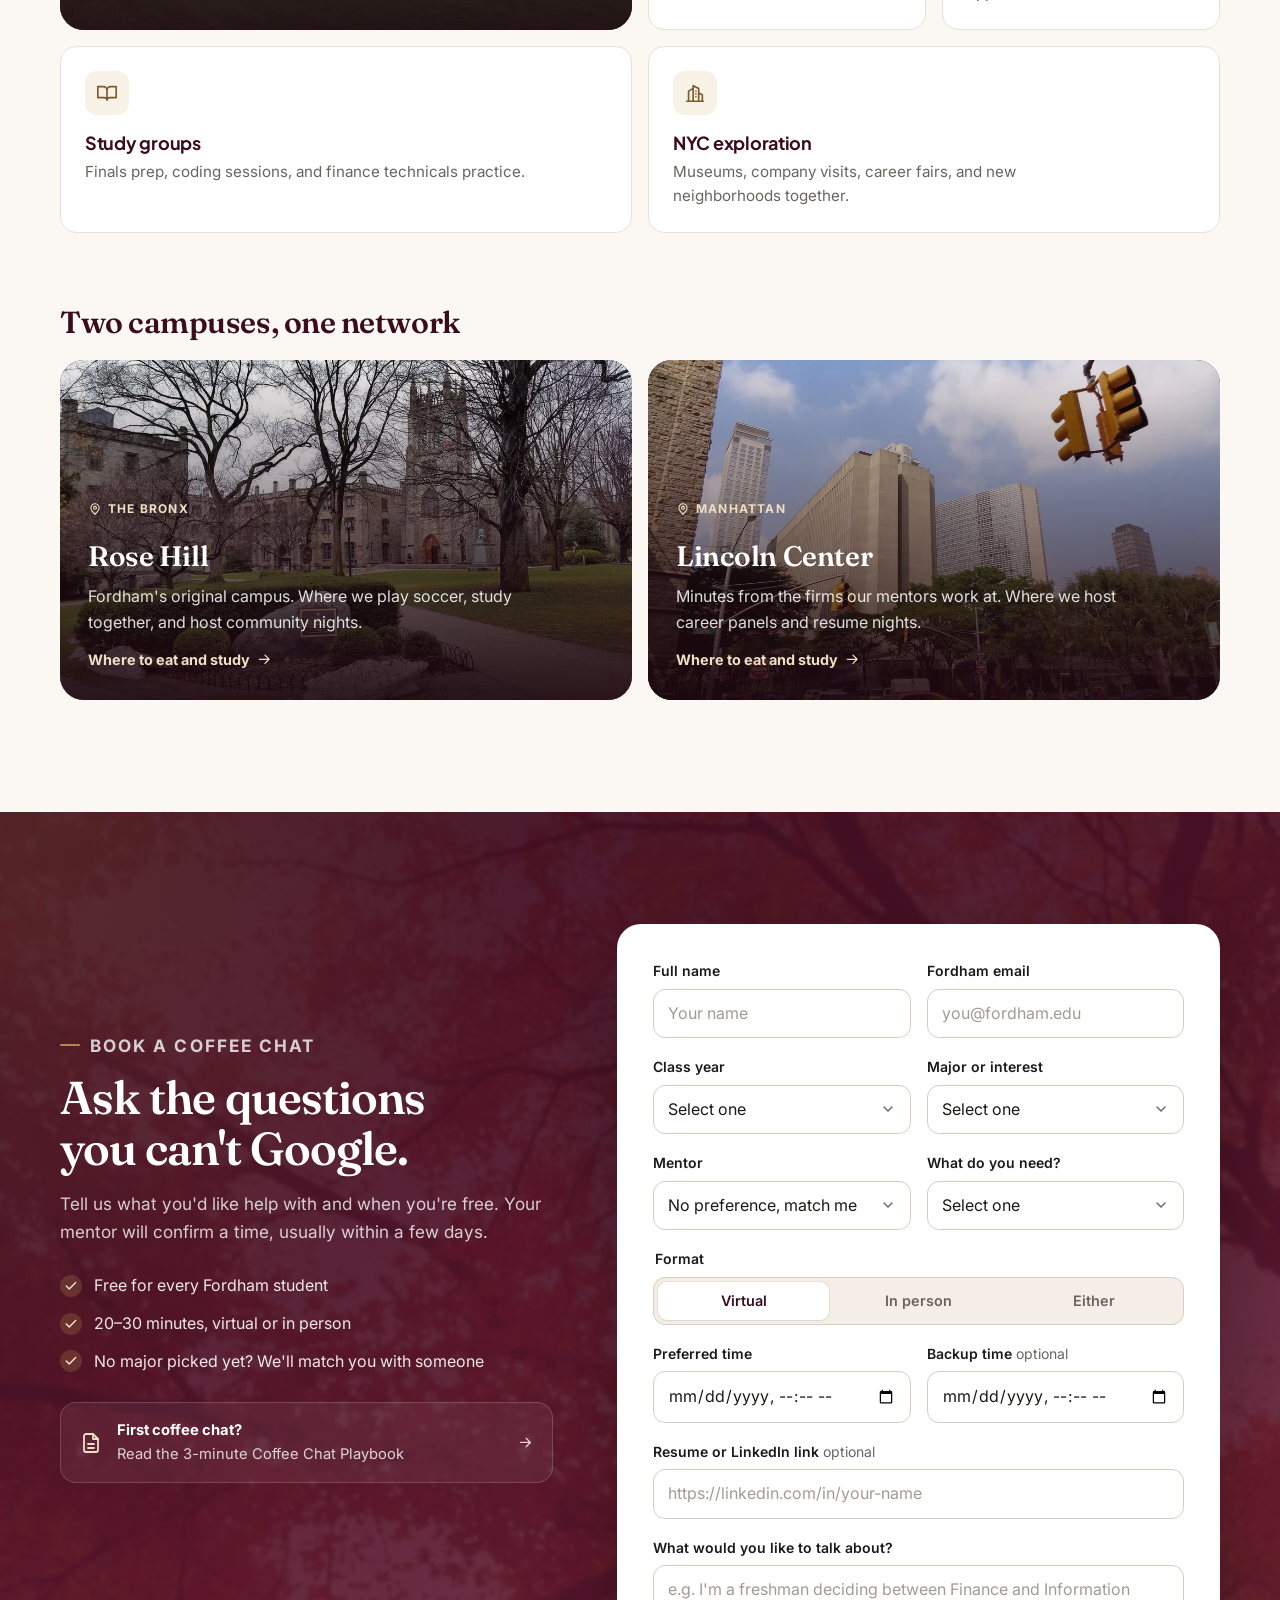
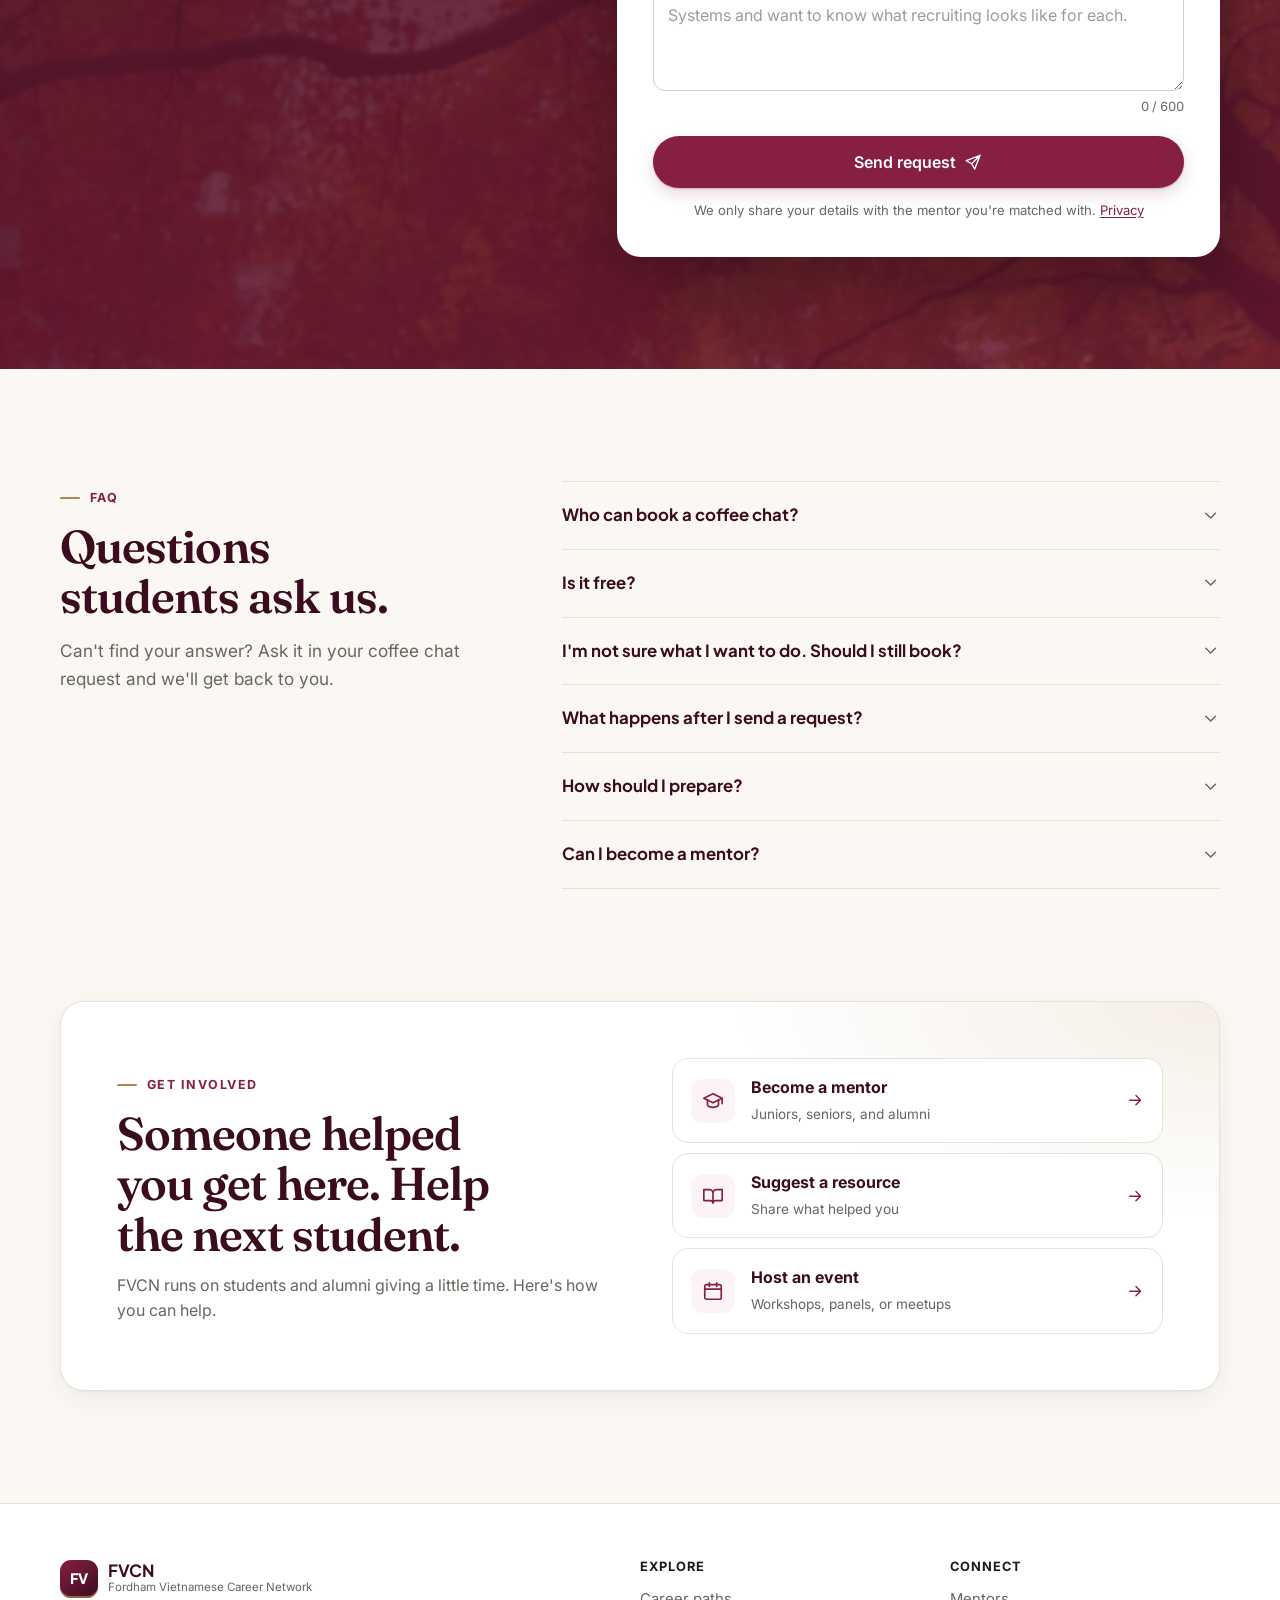
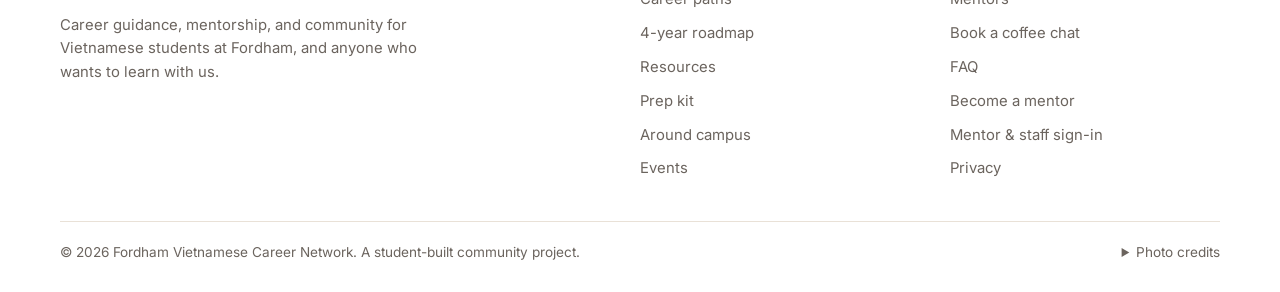
==== commit 56f1df03: "Add a "Find your path" quiz for undecided students - Five quick questions score each major; the resu" ====
--- a/index.html
+++ b/index.html
@@ -245,6 +245,11 @@
             Pick a major to see common roles, the skills to build, when recruiting happens,
             and who you can talk to.
           </p>
+          <button type="button" class="quiz-launch" data-open-quiz>
+            <svg class="icon" aria-hidden="true"><use href="#i-compass"></use></svg>
+            <span><strong>Not sure which path fits?</strong> Take the 1-minute quiz</span>
+            <svg class="icon" aria-hidden="true"><use href="#i-arrow-right"></use></svg>
+          </button>
         </div>
 
         <div class="paths reveal">
@@ -747,6 +752,20 @@
     <div class="dialog-body" id="guideBody"></div>
   </dialog>
 
+  <!-- Find your path quiz -->
+  <dialog class="dialog dialog-sm quiz-dialog" id="quizDialog" aria-labelledby="quizTitle">
+    <div class="dialog-head">
+      <div>
+        <p class="eyebrow" id="quizStep">Find your path</p>
+        <h2 id="quizTitle">Which path fits you?</h2>
+      </div>
+      <button type="button" class="icon-btn" data-close-dialog aria-label="Close">
+        <svg class="icon" aria-hidden="true"><use href="#i-x"></use></svg>
+      </button>
+    </div>
+    <div class="dialog-body" id="quizBody"></div>
+  </dialog>
+
   <!-- Get involved dialog -->
   <dialog class="dialog dialog-sm" id="involveDialog" aria-labelledby="involveTitle">
     <div class="dialog-head">
--- a/css/style.css
+++ b/css/style.css
@@ -3758,3 +3758,173 @@
 .campus-link:hover .icon {
   transform: translateX(3px);
 }
+
+/* ==========================================================================
+   Find your path quiz
+   ========================================================================== */
+.quiz-launch {
+  display: inline-flex;
+  align-items: center;
+  gap: 12px;
+  margin-top: 20px;
+  padding: 12px 18px;
+  border: 1px solid var(--maroon-100);
+  border-radius: 999px;
+  background: var(--surface);
+  color: var(--ink-2);
+  font-size: 0.95rem;
+  text-align: left;
+  box-shadow: var(--shadow-sm);
+  transition: border-color 0.2s, box-shadow 0.2s;
+}
+
+.quiz-launch:hover {
+  border-color: var(--maroon);
+  box-shadow: var(--shadow);
+}
+
+.quiz-launch strong {
+  color: var(--maroon-900);
+}
+
+.quiz-launch .icon {
+  color: var(--maroon);
+}
+
+.quiz-dialog .dialog-head h2 {
+  font-size: clamp(1.35rem, 2.6vw, 1.6rem);
+}
+
+.quiz-progress {
+  height: 6px;
+  margin-bottom: 20px;
+  overflow: hidden;
+  border-radius: 999px;
+  background: var(--surface-2);
+}
+
+.quiz-progress span {
+  display: block;
+  height: 100%;
+  border-radius: inherit;
+  background: linear-gradient(90deg, var(--maroon), var(--gold));
+  transition: width 0.35s var(--ease);
+}
+
+.quiz-options {
+  display: grid;
+  gap: 10px;
+}
+
+.quiz-option {
+  display: flex;
+  align-items: center;
+  gap: 14px;
+  padding: 14px 16px;
+  border: 1px solid var(--line-strong);
+  border-radius: 14px;
+  background: var(--surface);
+  color: var(--ink);
+  font-size: 0.97rem;
+  text-align: left;
+  transition: border-color 0.15s, background 0.15s, transform 0.15s;
+}
+
+.quiz-option:hover,
+.quiz-option:focus-visible {
+  border-color: var(--maroon);
+  background: var(--maroon-50);
+}
+
+.quiz-option:active {
+  transform: scale(0.99);
+}
+
+.quiz-option.is-picked {
+  border-color: var(--maroon);
+  background: var(--maroon-50);
+}
+
+.quiz-letter {
+  display: grid;
+  flex: none;
+  place-items: center;
+  width: 30px;
+  height: 30px;
+  border-radius: 9px;
+  background: var(--surface-2);
+  color: var(--maroon);
+  font-size: 0.85rem;
+  font-weight: 700;
+}
+
+.quiz-back {
+  margin-top: 14px;
+}
+
+.quiz-result {
+  display: grid;
+  gap: 14px;
+}
+
+.quiz-result-icon {
+  display: grid;
+  place-items: center;
+  width: 52px;
+  height: 52px;
+  border-radius: 16px;
+  background: var(--maroon);
+  color: white;
+}
+
+.quiz-result-icon .icon {
+  width: 26px;
+  height: 26px;
+}
+
+.quiz-second {
+  padding: 10px 14px;
+  border-radius: 12px;
+  background: var(--gold-50);
+  color: #5f4520;
+  font-size: 0.92rem;
+}
+
+.quiz-mentors h3 {
+  margin-bottom: 10px;
+  font-size: 0.95rem;
+}
+
+.quiz-mentors ul {
+  display: grid;
+  gap: 8px;
+}
+
+.quiz-mentors li {
+  display: flex;
+  align-items: center;
+  gap: 12px;
+  font-size: 0.88rem;
+}
+
+.quiz-mentors .avatar {
+  width: 38px;
+  height: 38px;
+  font-size: 0.8rem;
+}
+
+.quiz-mentors li strong {
+  display: block;
+  color: var(--ink);
+}
+
+.quiz-note {
+  color: var(--muted);
+  font-size: 0.85rem;
+}
+
+.quiz-actions {
+  display: flex;
+  flex-wrap: wrap;
+  gap: 10px;
+}
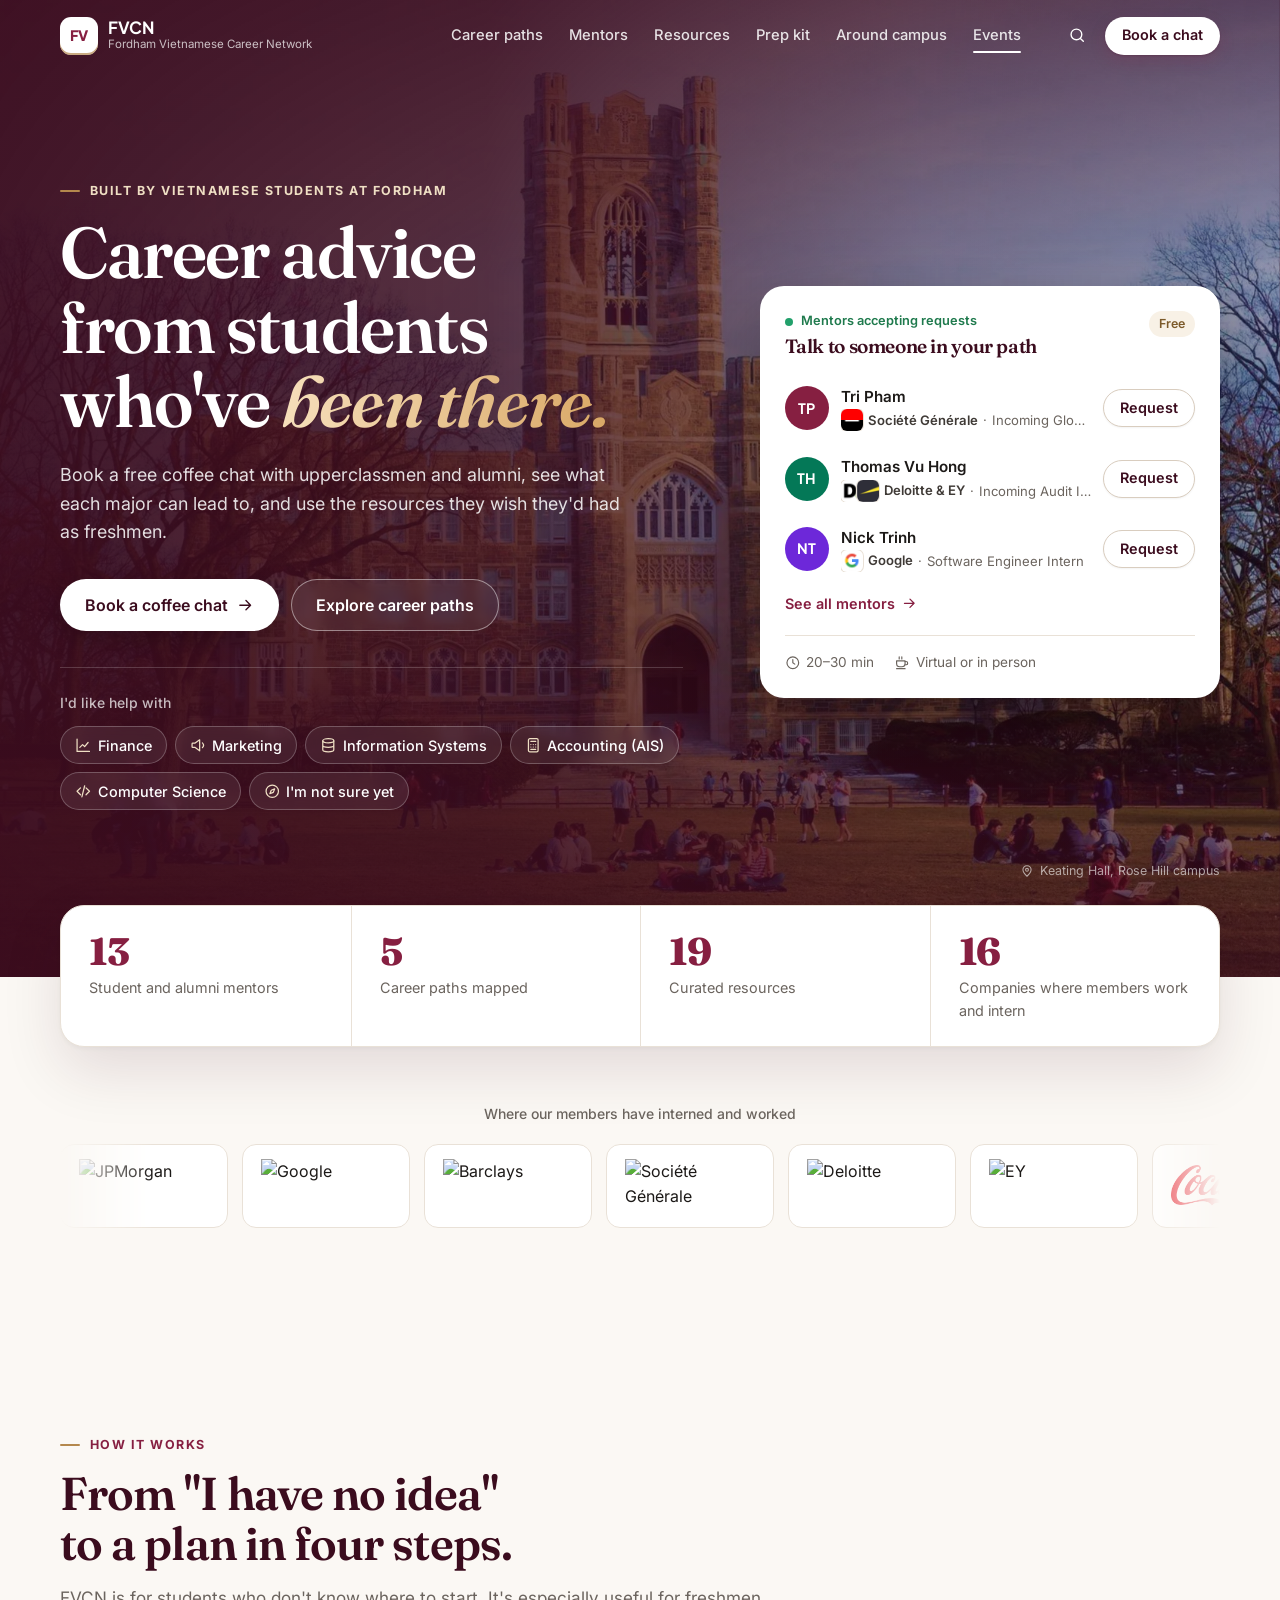
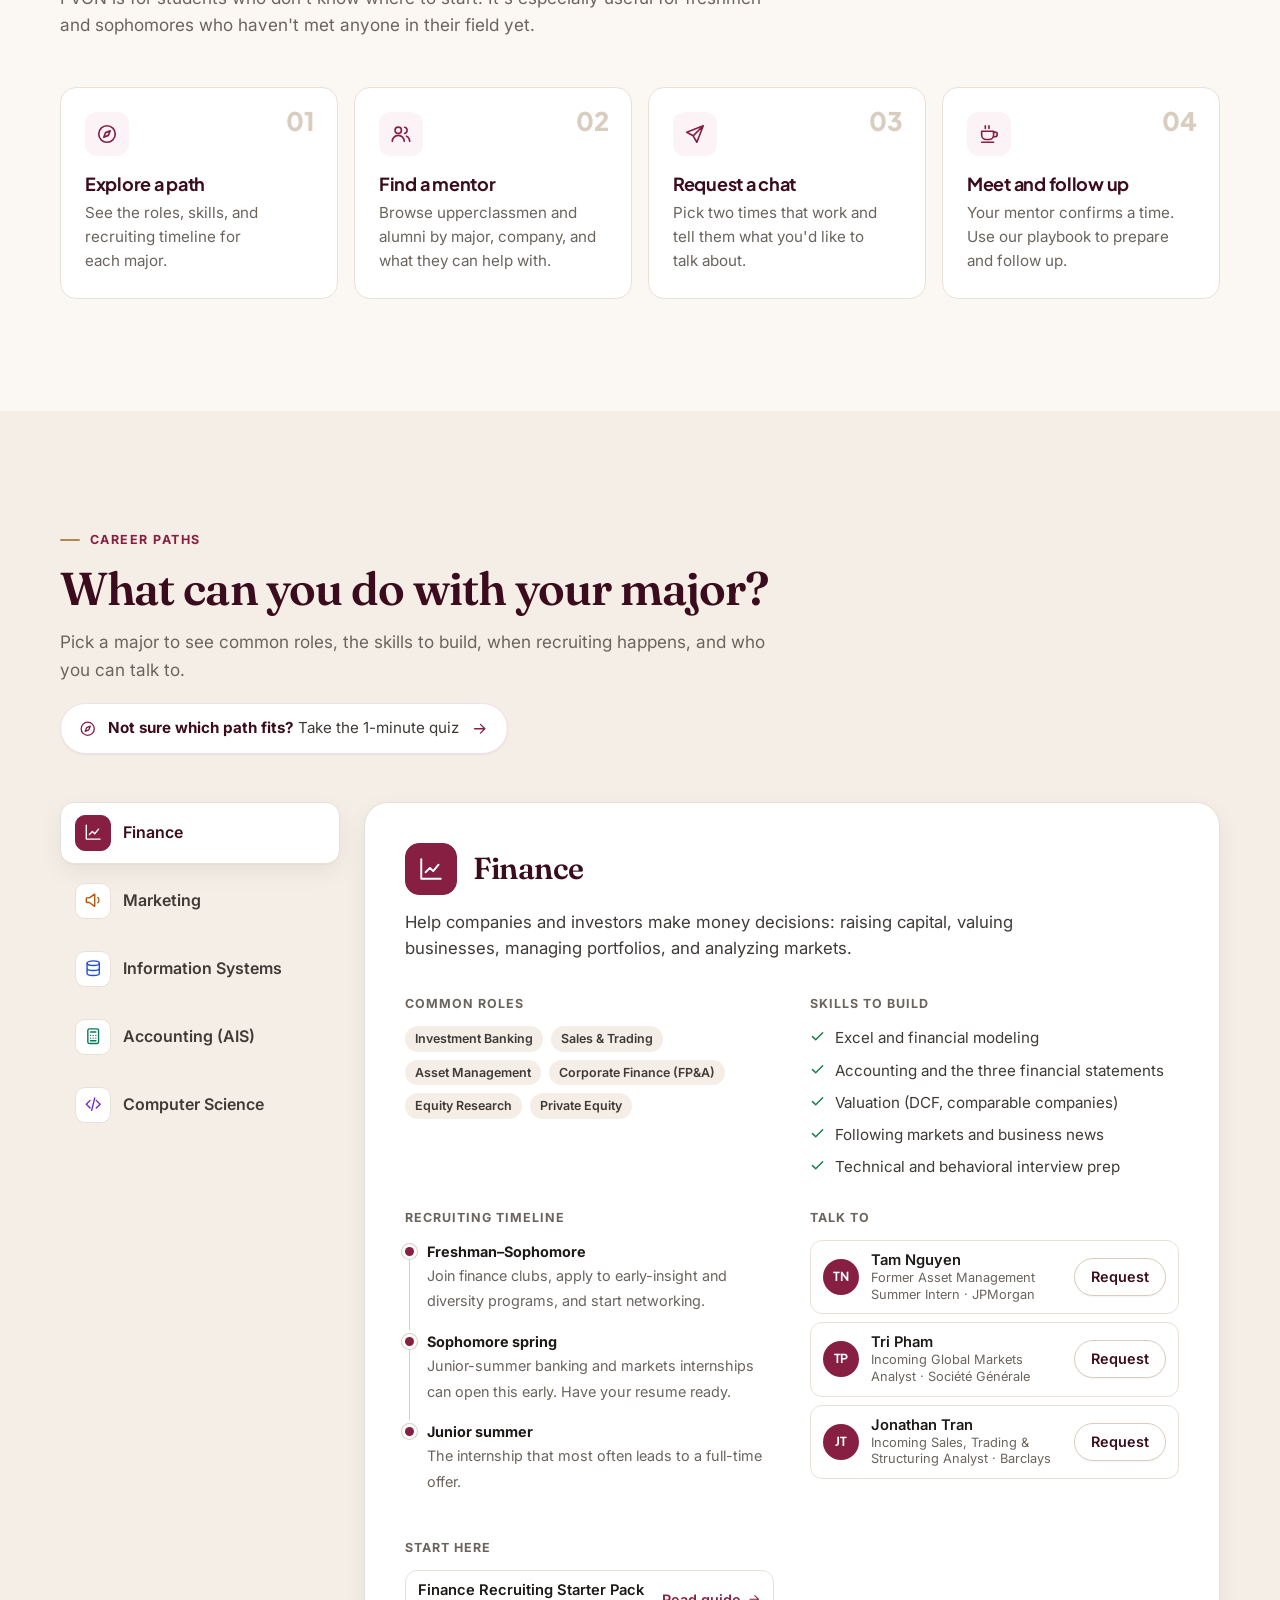
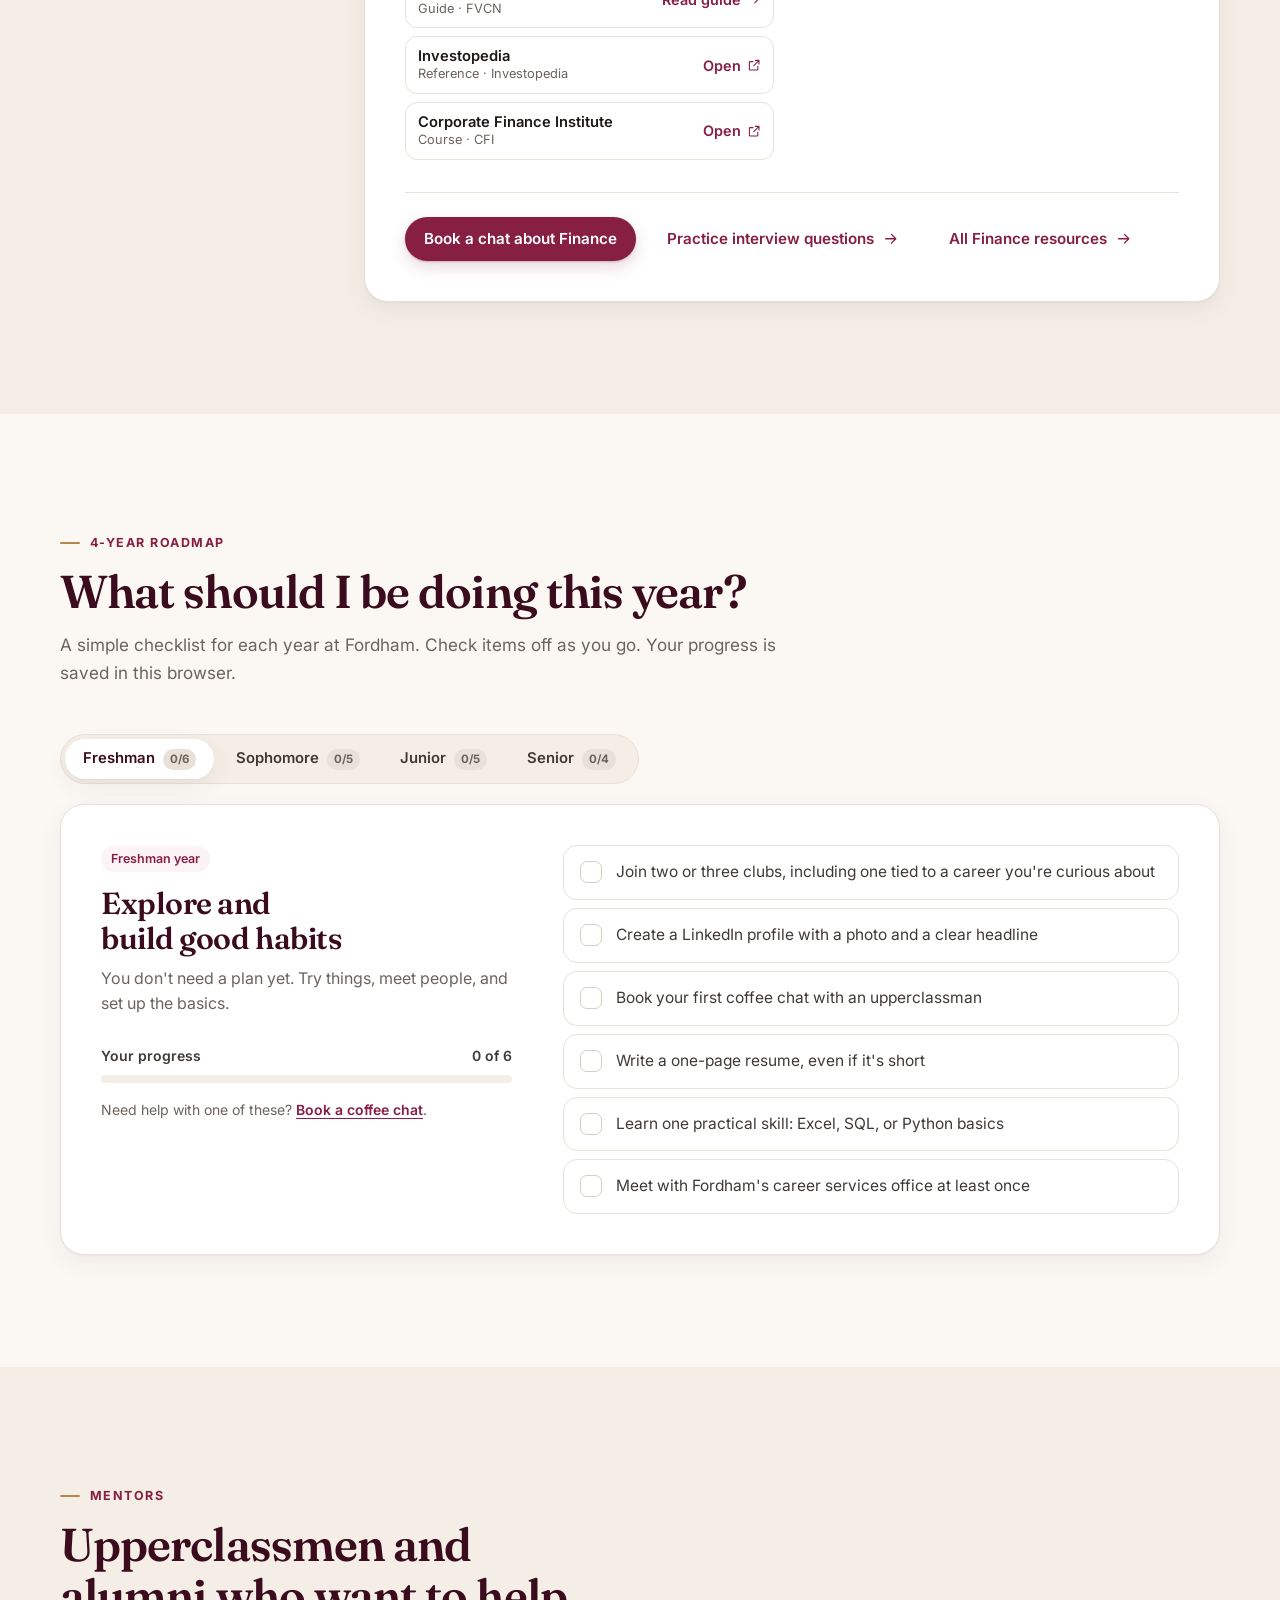
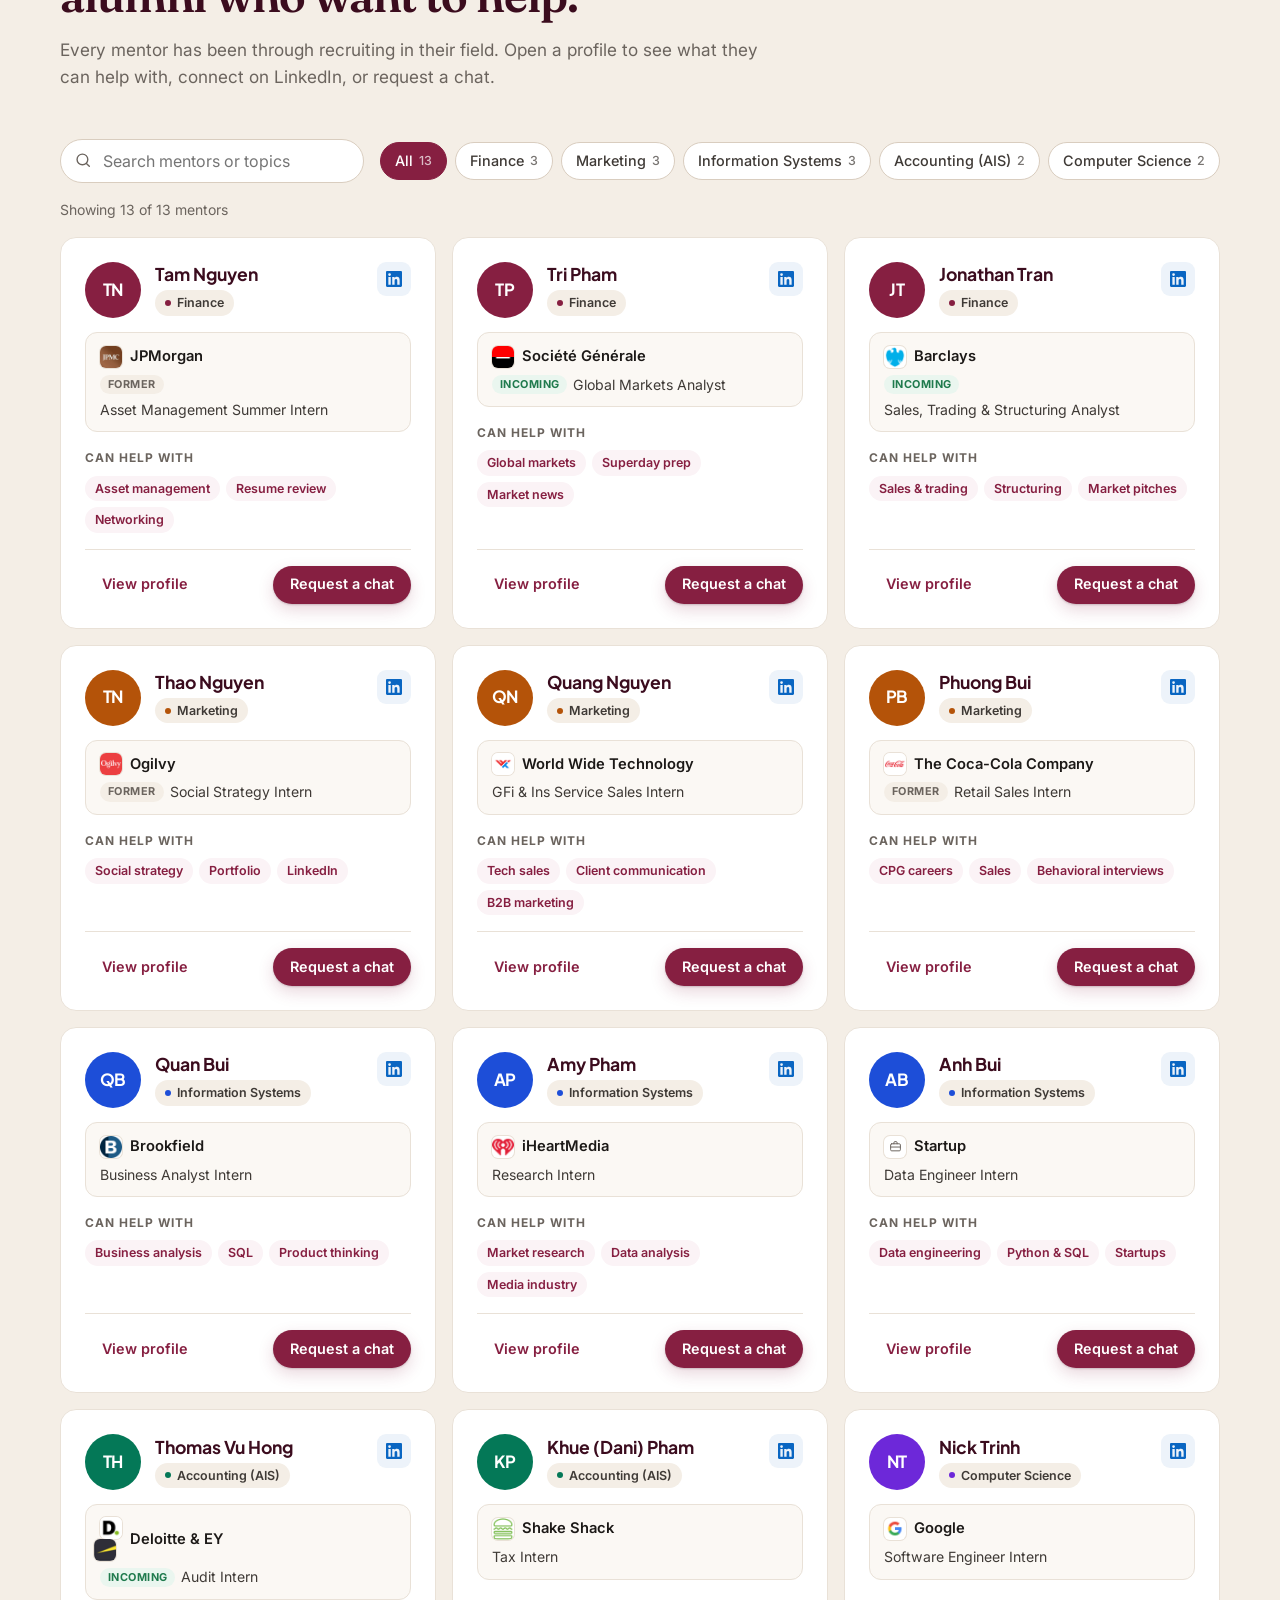
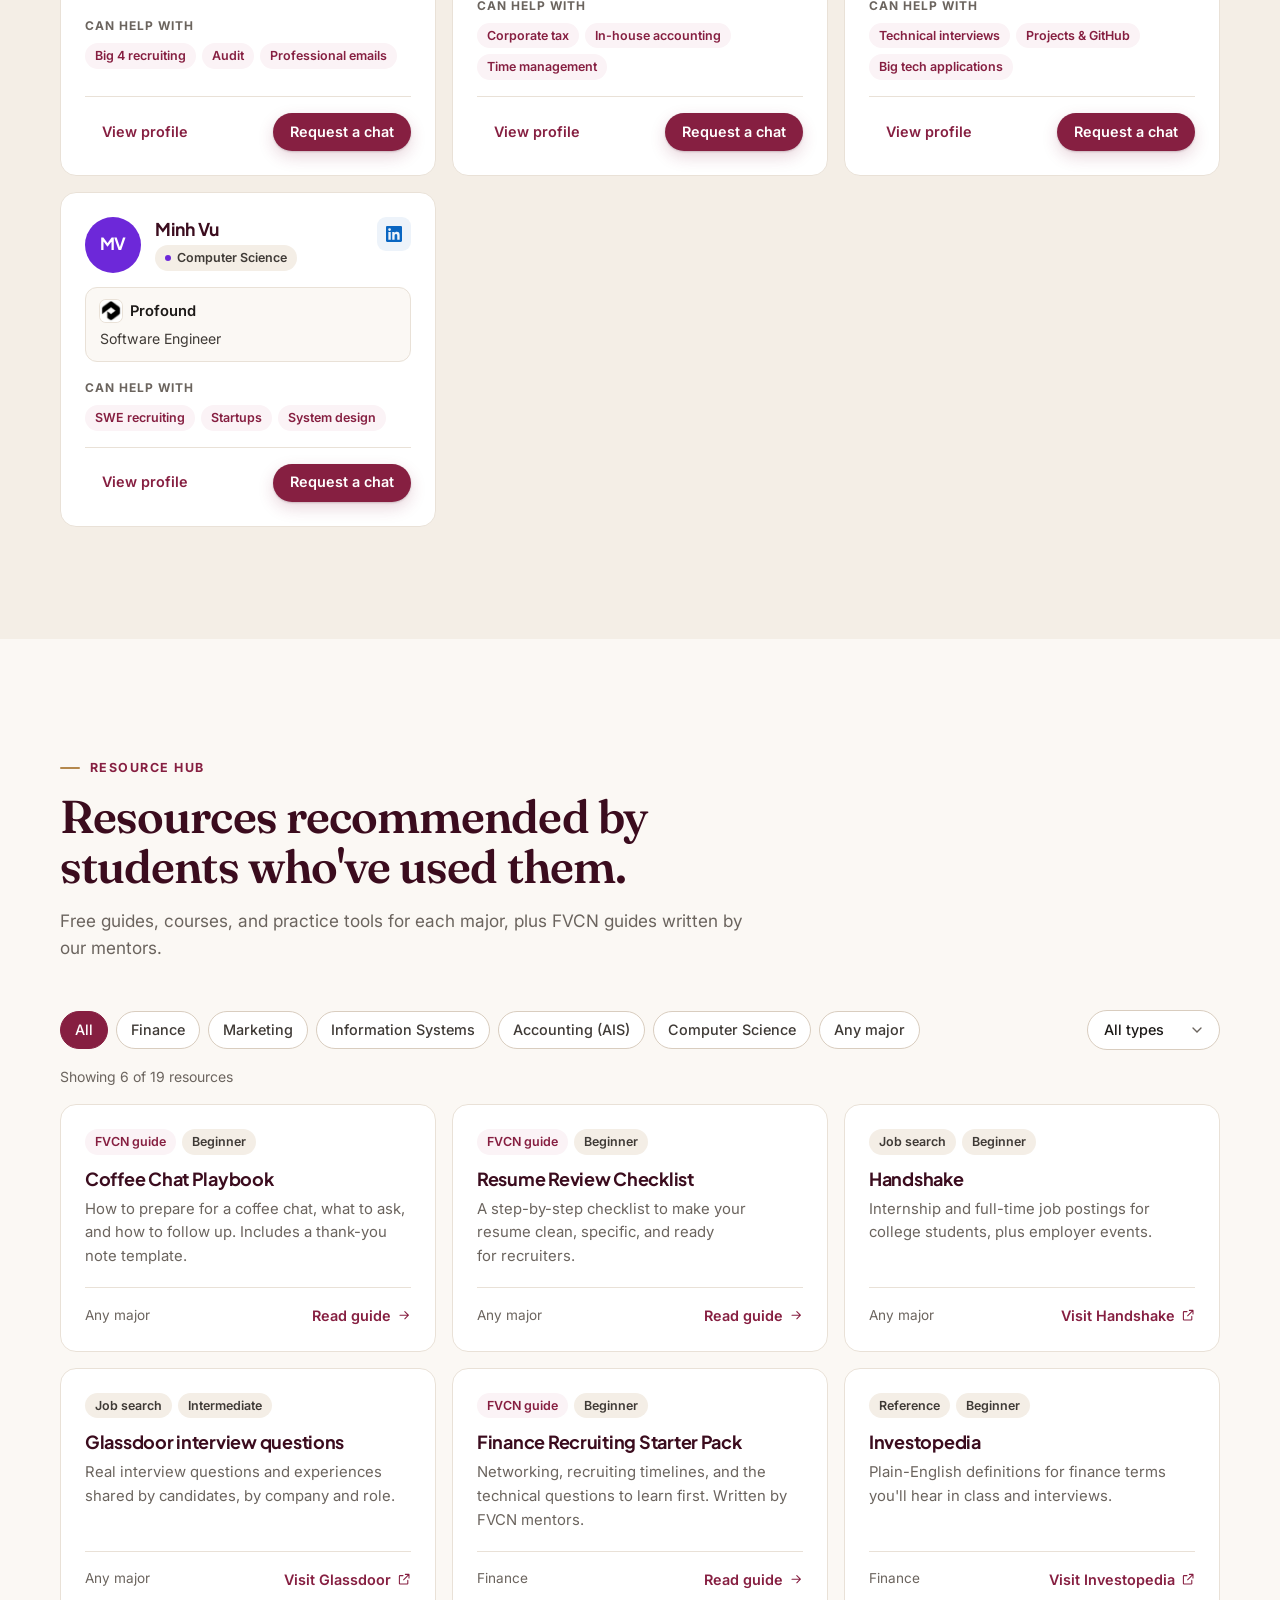
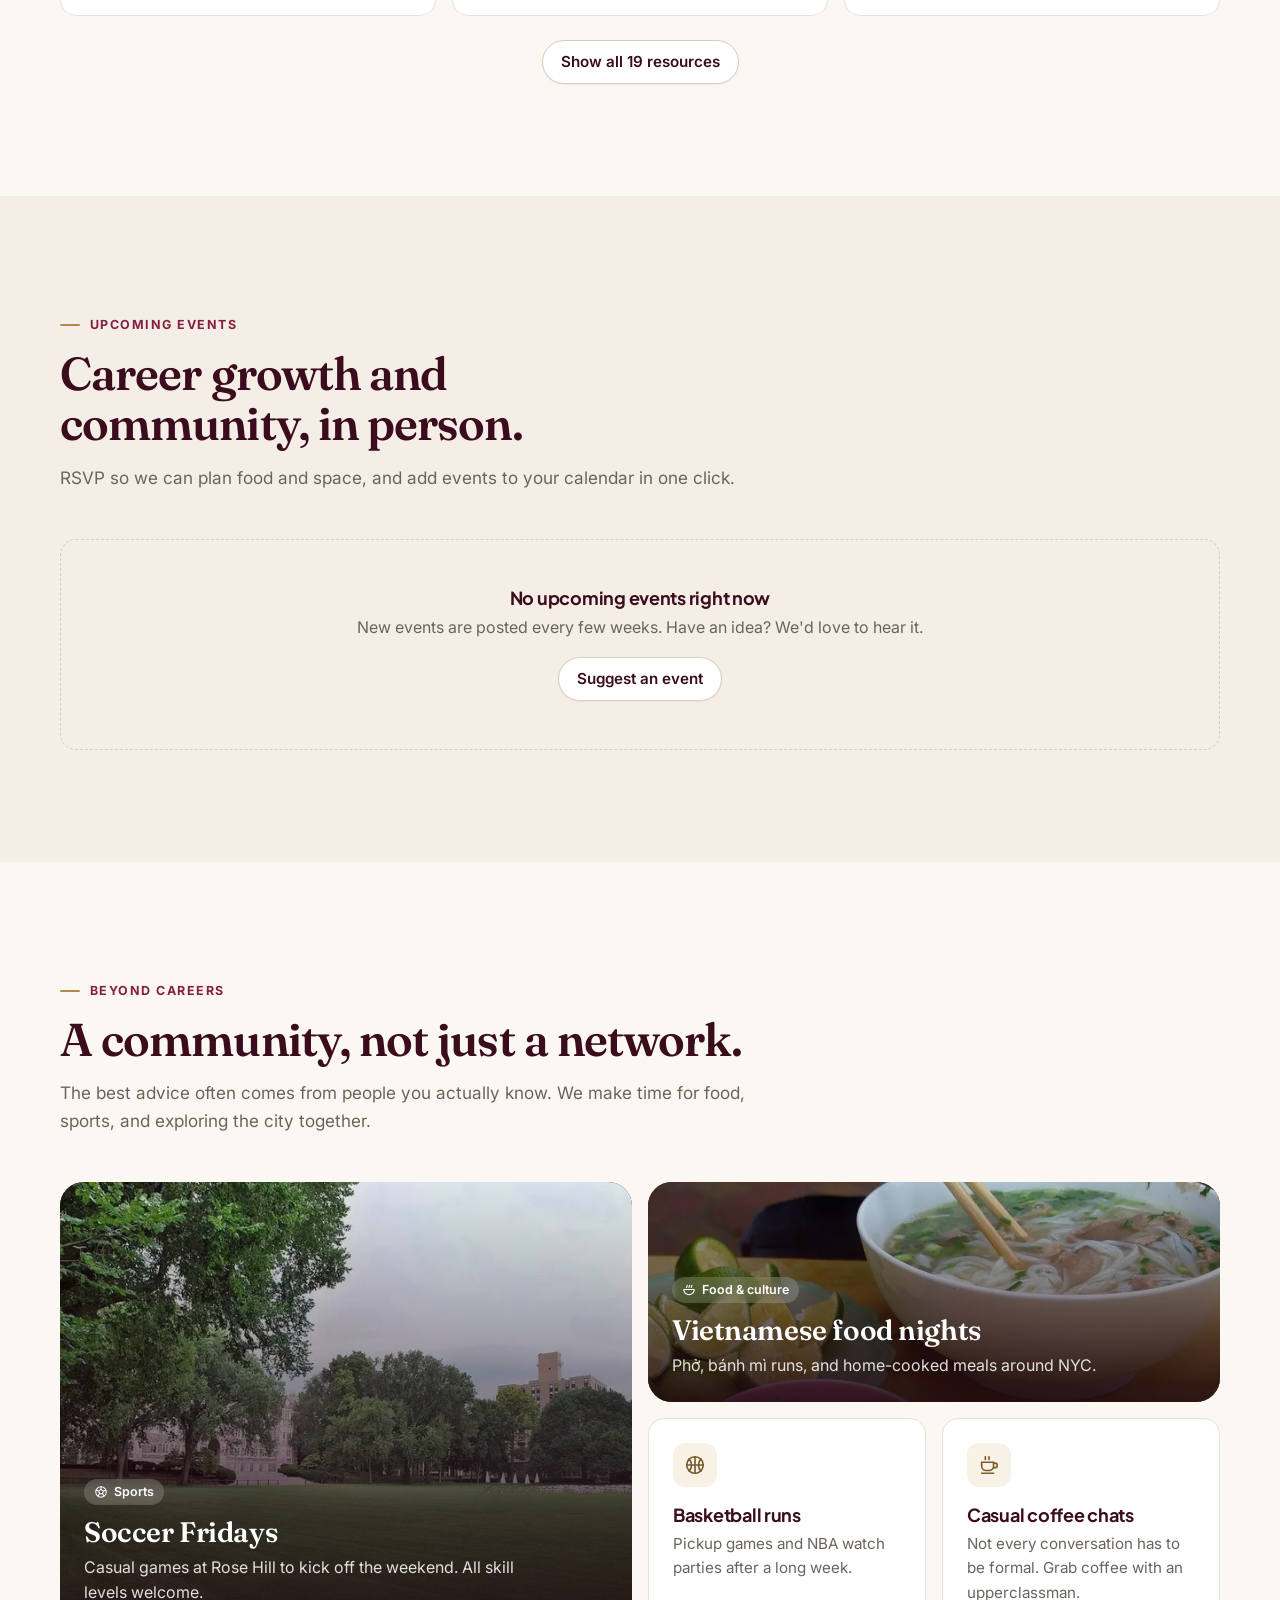
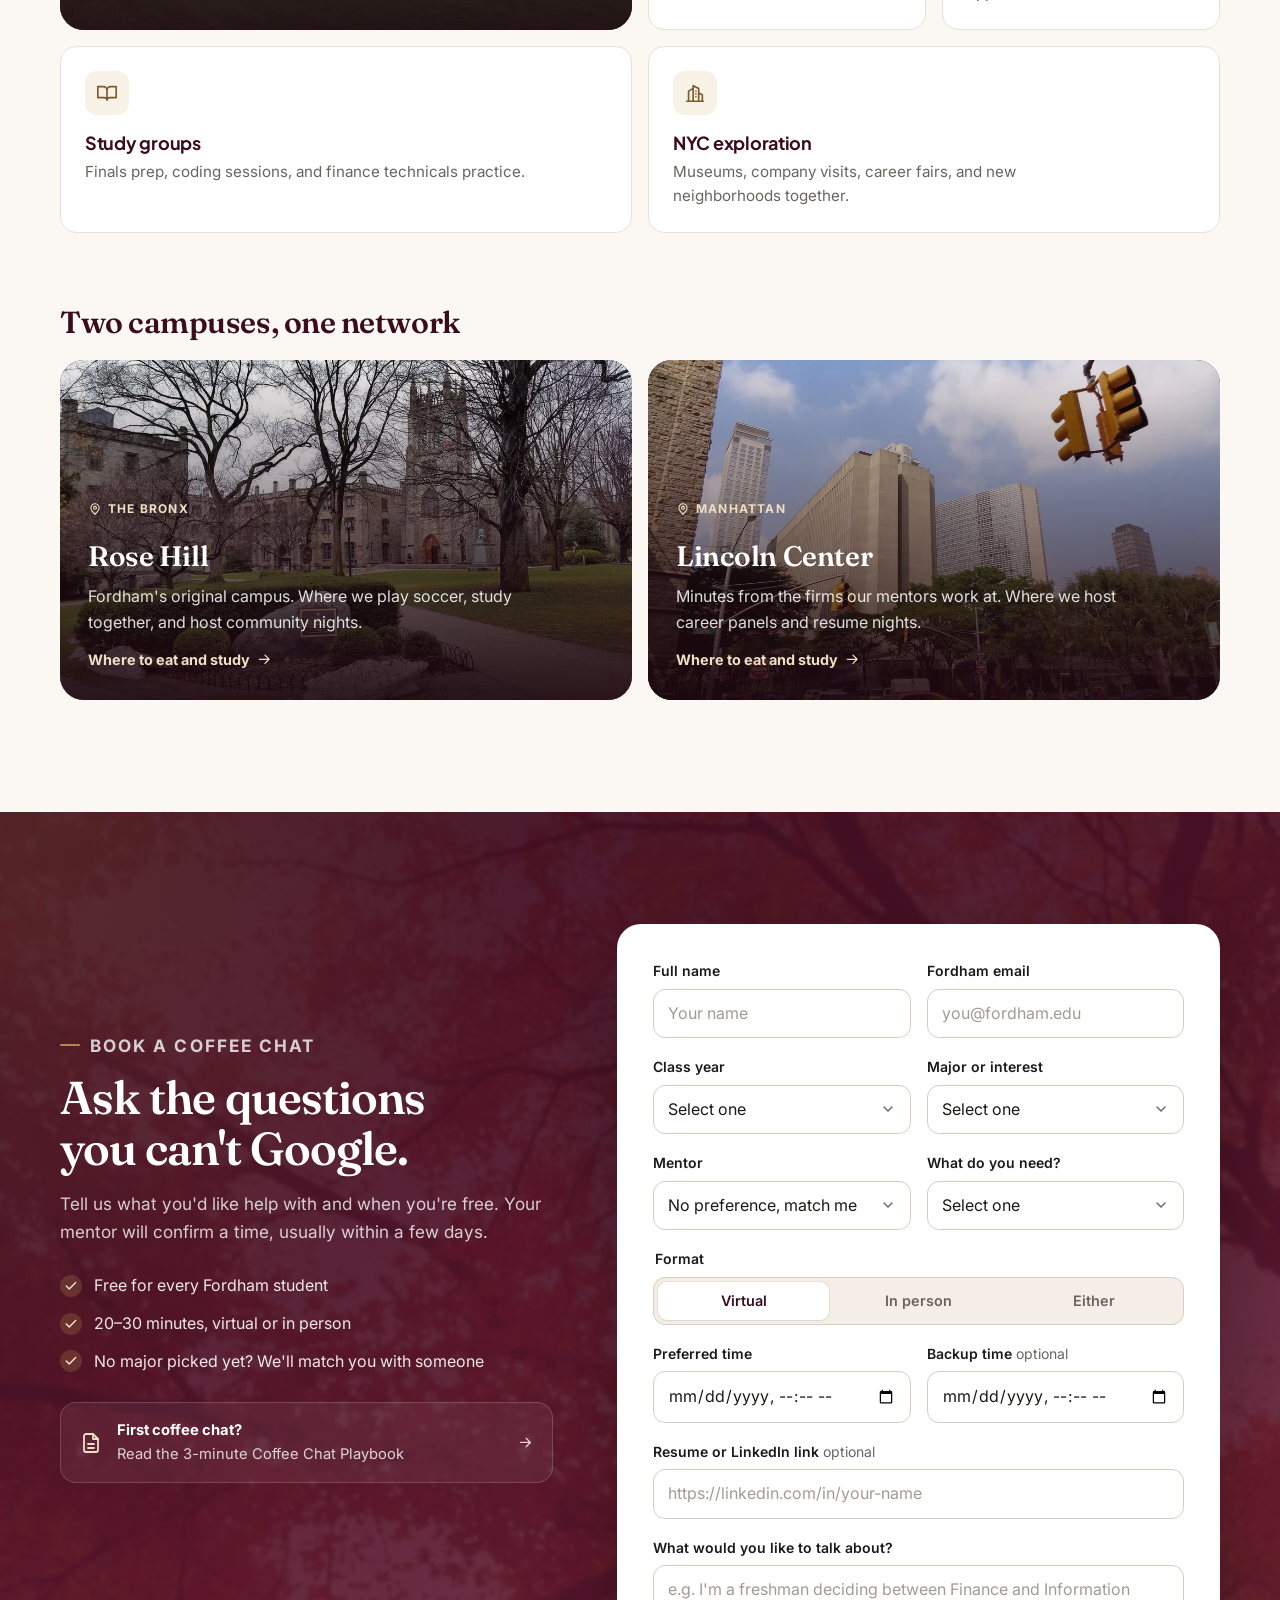
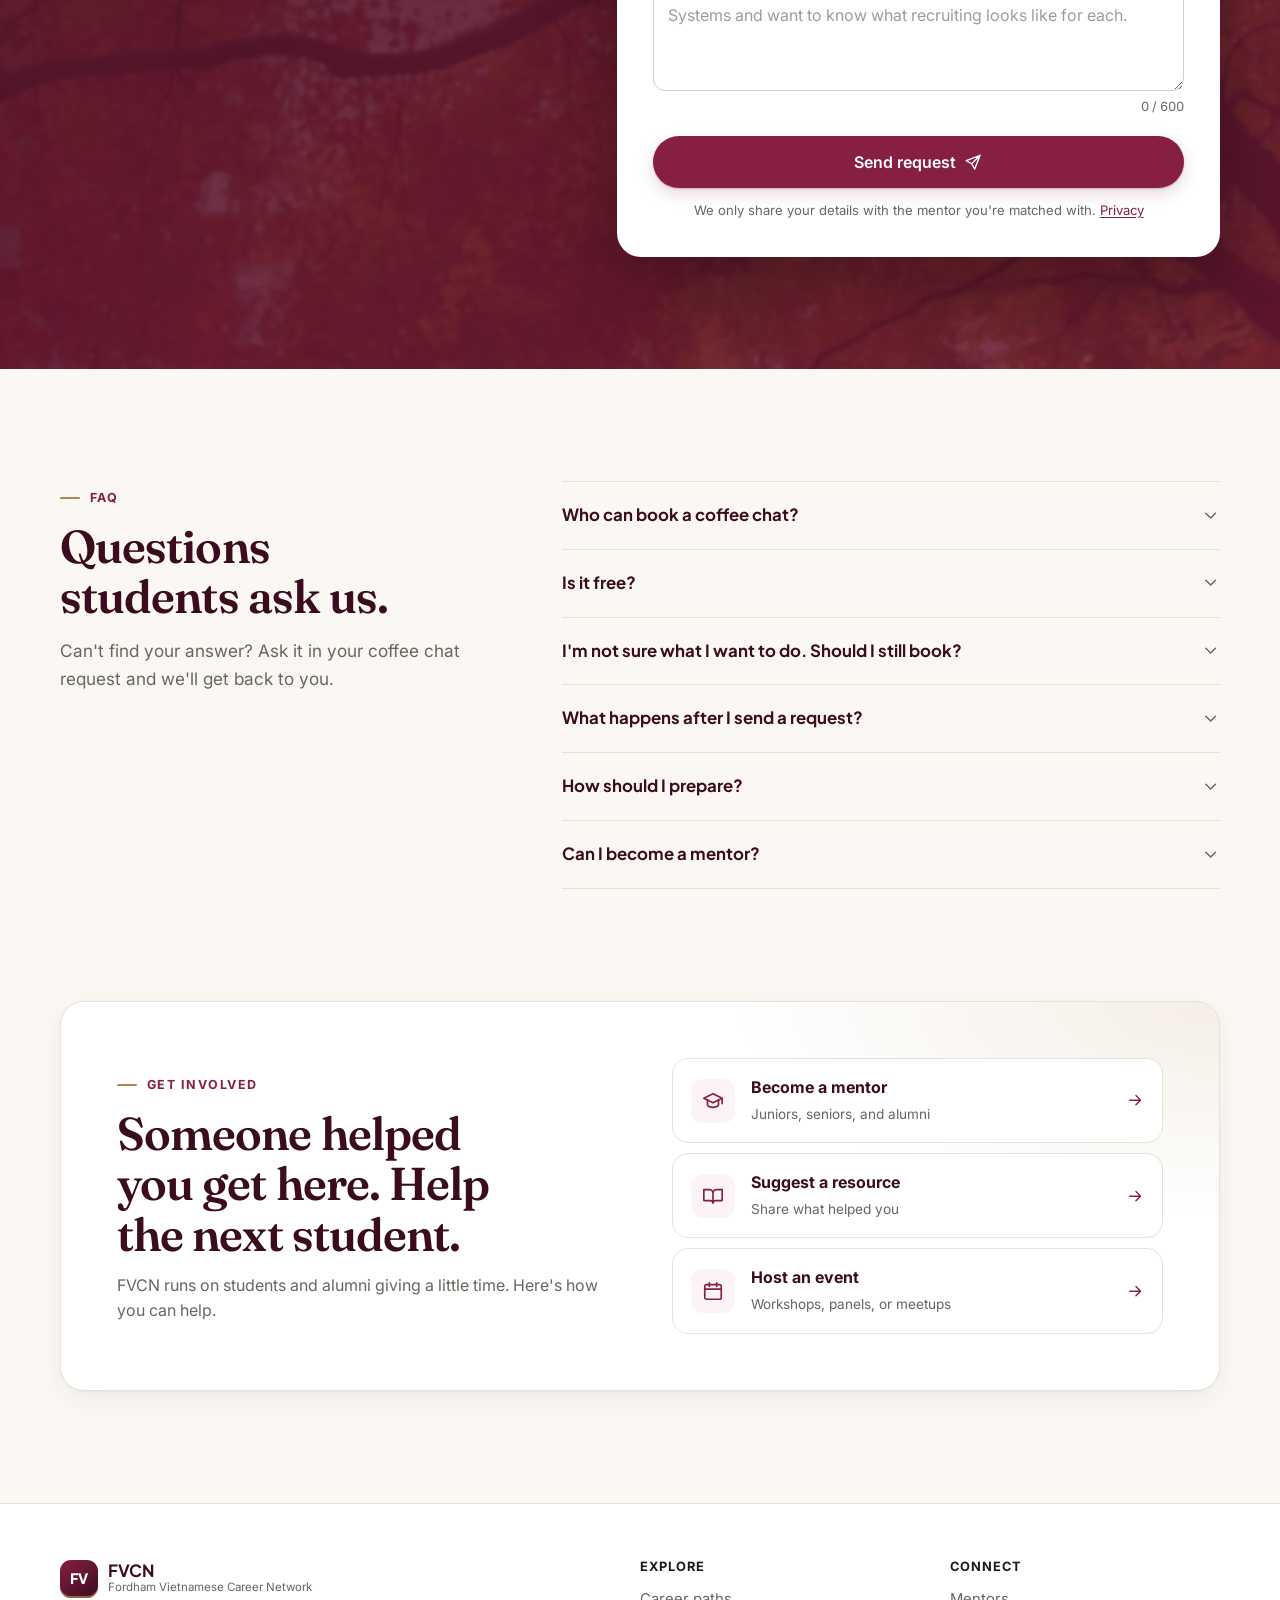
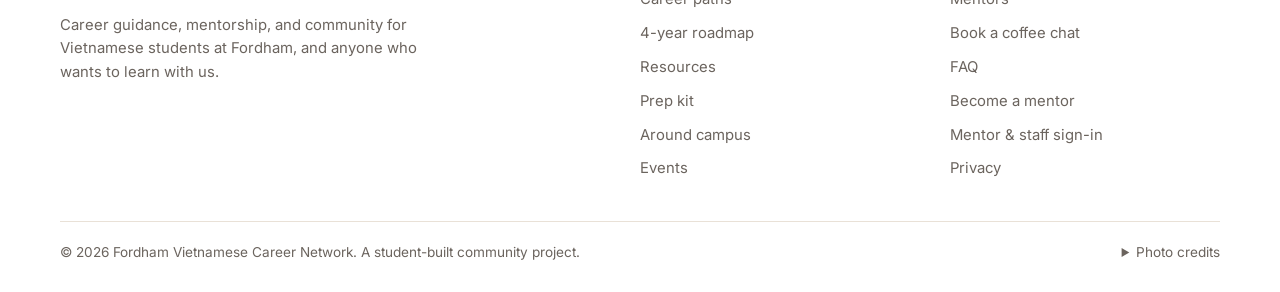
==== commit 33250f20: "Add site-wide search across every page - Ctrl+K, "/", or the new header button opens a search palett" ====
--- a/index.html
+++ b/index.html
@@ -114,6 +114,9 @@
       </div>
 
       <div class="nav-actions">
+        <button class="nav-search" type="button" data-open-search aria-label="Search FVCN (Ctrl+K)">
+          <svg class="icon" aria-hidden="true"><use href="#i-search"></use></svg>
+        </button>
         <a href="#booking" class="btn btn-primary btn-sm nav-cta">Book a chat</a>
         <button class="nav-toggle" id="navToggle" type="button" aria-label="Open menu" aria-expanded="false" aria-controls="navLinks">
           <svg class="icon" aria-hidden="true"><use href="#i-menu"></use></svg>
@@ -818,5 +821,6 @@
   <script src="js/data.js"></script>
   <script src="js/api.js"></script>
   <script src="js/main.js"></script>
+  <script src="js/search.js"></script>
 </body>
 </html>
--- a/css/style.css
+++ b/css/style.css
@@ -3928,3 +3928,177 @@
   flex-wrap: wrap;
   gap: 10px;
 }
+
+/* ==========================================================================
+   Site search
+   ========================================================================== */
+.nav-search {
+  display: grid;
+  place-items: center;
+  width: 40px;
+  height: 40px;
+  border-radius: 10px;
+  color: var(--maroon-900);
+  transition: background 0.2s;
+}
+
+.nav-search:hover {
+  background: var(--maroon-50);
+}
+
+.site-header:not(.is-scrolled) .nav-search {
+  color: white;
+}
+
+.site-header:not(.is-scrolled) .nav-search:hover {
+  background: rgba(255, 255, 255, 0.14);
+}
+
+.search-dialog {
+  width: min(640px, calc(100% - 32px));
+  max-height: min(560px, calc(100vh - 120px));
+  margin: 10vh auto auto;
+  padding: 0;
+  overflow: hidden;
+  border: 0;
+  border-radius: var(--radius-lg);
+  background: var(--surface);
+  color: var(--ink);
+  box-shadow: var(--shadow-lg);
+}
+
+.search-dialog[open] {
+  display: flex;
+  flex-direction: column;
+  animation: dialogIn 0.2s var(--ease);
+}
+
+.search-dialog::backdrop {
+  background: rgba(28, 10, 18, 0.5);
+  backdrop-filter: blur(4px);
+}
+
+.search-box {
+  display: flex;
+  align-items: center;
+  gap: 12px;
+  padding: 16px 20px;
+  border-bottom: 1px solid var(--line);
+}
+
+.search-box .icon {
+  color: var(--maroon);
+  width: 20px;
+  height: 20px;
+}
+
+.search-box input {
+  flex: 1;
+  min-width: 0;
+  border: 0;
+  background: none;
+  font-size: 1.05rem;
+  outline: none;
+}
+
+.search-dialog kbd {
+  padding: 2px 7px;
+  border: 1px solid var(--line-strong);
+  border-bottom-width: 2px;
+  border-radius: 6px;
+  background: var(--surface-2);
+  color: var(--muted);
+  font-family: var(--font-body);
+  font-size: 0.72rem;
+  font-weight: 600;
+}
+
+.search-results {
+  flex: 1;
+  overflow-y: auto;
+  padding: 8px;
+}
+
+.search-result {
+  display: flex;
+  align-items: center;
+  gap: 14px;
+  padding: 11px 12px;
+  border-radius: 12px;
+  cursor: pointer;
+}
+
+.search-result[aria-selected="true"] {
+  background: var(--maroon-50);
+}
+
+.search-result > .icon {
+  margin-left: auto;
+  color: var(--muted);
+}
+
+.search-result[aria-selected="true"] > .icon {
+  color: var(--maroon);
+}
+
+.search-kind {
+  flex: none;
+  width: 116px;
+  color: var(--muted);
+  font-size: 0.72rem;
+  font-weight: 700;
+  letter-spacing: 0.06em;
+  text-transform: uppercase;
+}
+
+.search-text {
+  display: grid;
+  min-width: 0;
+}
+
+.search-text strong {
+  overflow: hidden;
+  color: var(--ink);
+  font-size: 0.95rem;
+  text-overflow: ellipsis;
+  white-space: nowrap;
+}
+
+.search-text small {
+  overflow: hidden;
+  color: var(--muted);
+  font-size: 0.82rem;
+  text-overflow: ellipsis;
+  white-space: nowrap;
+}
+
+.search-empty {
+  padding: 24px 16px;
+  color: var(--muted);
+  text-align: center;
+}
+
+.search-hint {
+  display: flex;
+  flex-wrap: wrap;
+  align-items: center;
+  gap: 6px;
+  padding: 10px 20px;
+  border-top: 1px solid var(--line);
+  color: var(--muted);
+  font-size: 0.78rem;
+}
+
+@media (max-width: 680px) {
+  .search-dialog {
+    margin-top: 16px;
+  }
+
+  .search-kind {
+    display: none;
+  }
+
+  .search-hint {
+    display: none;
+  }
+}
